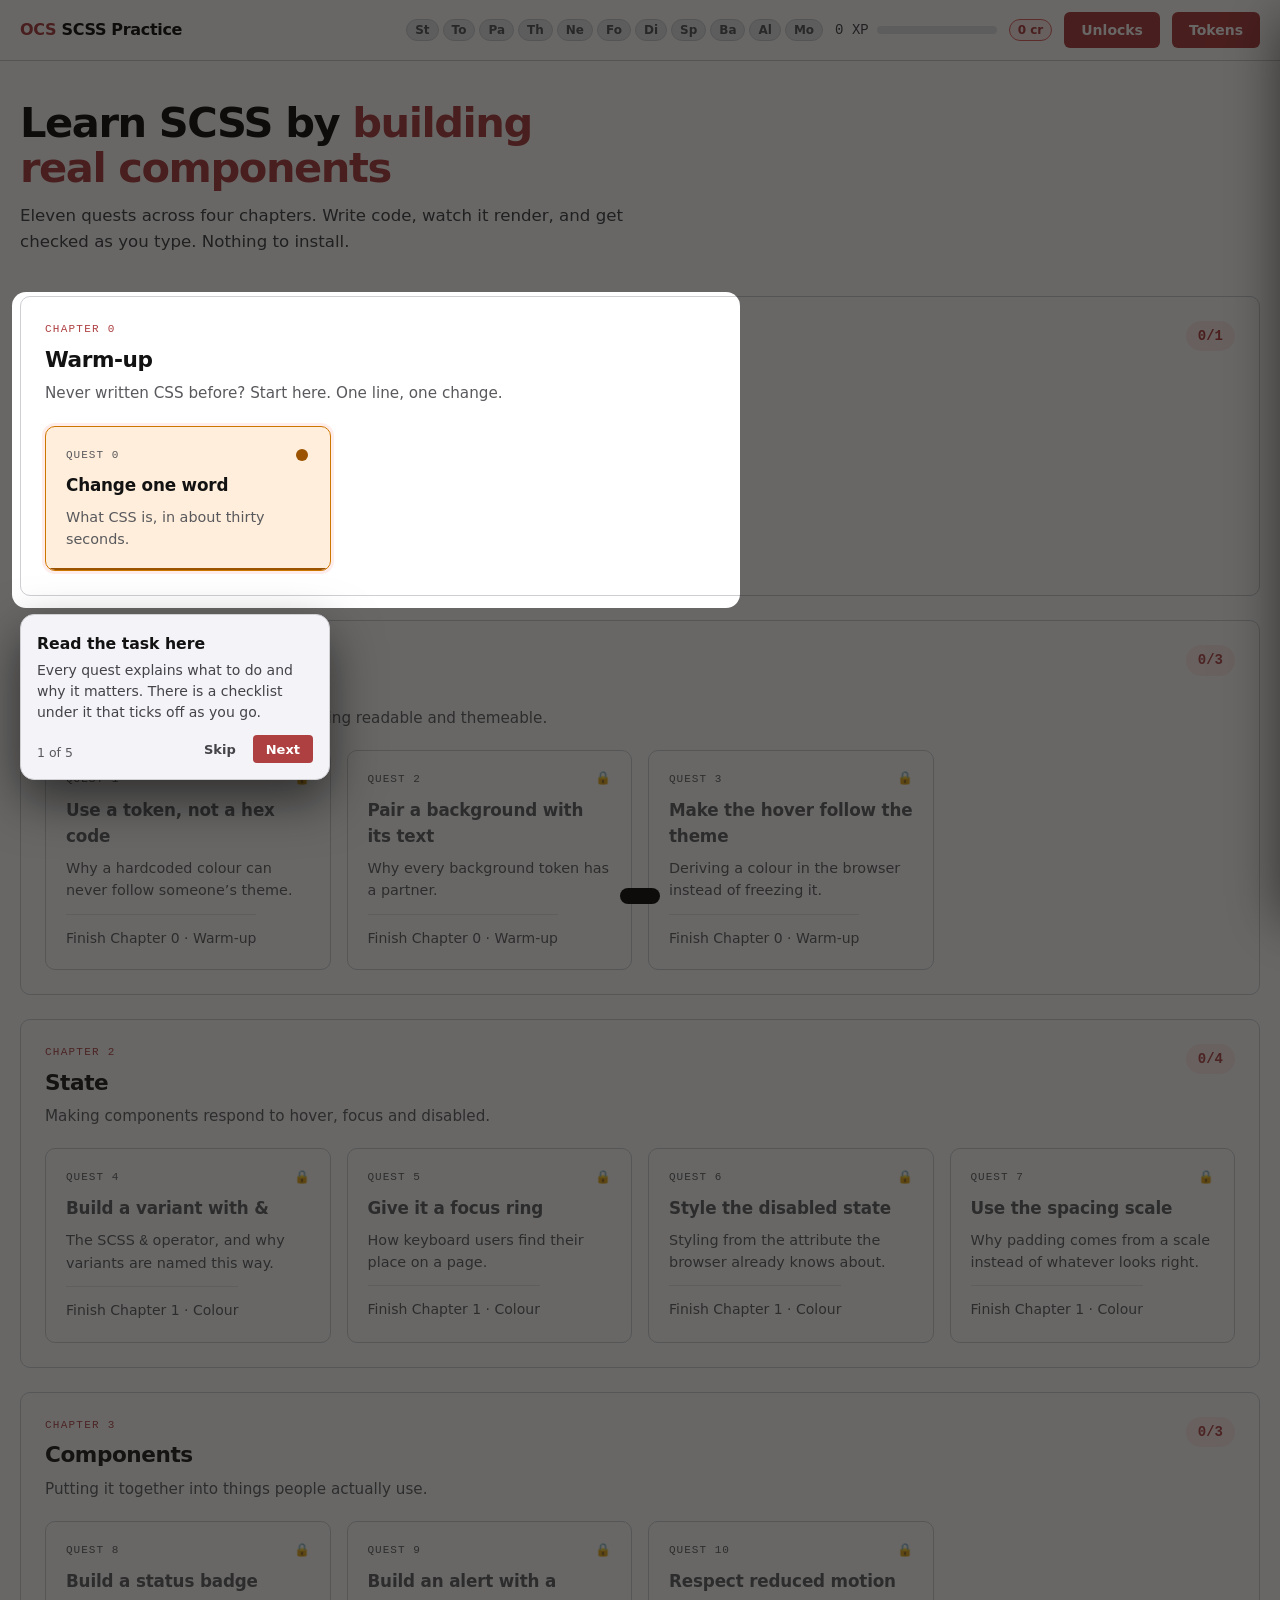
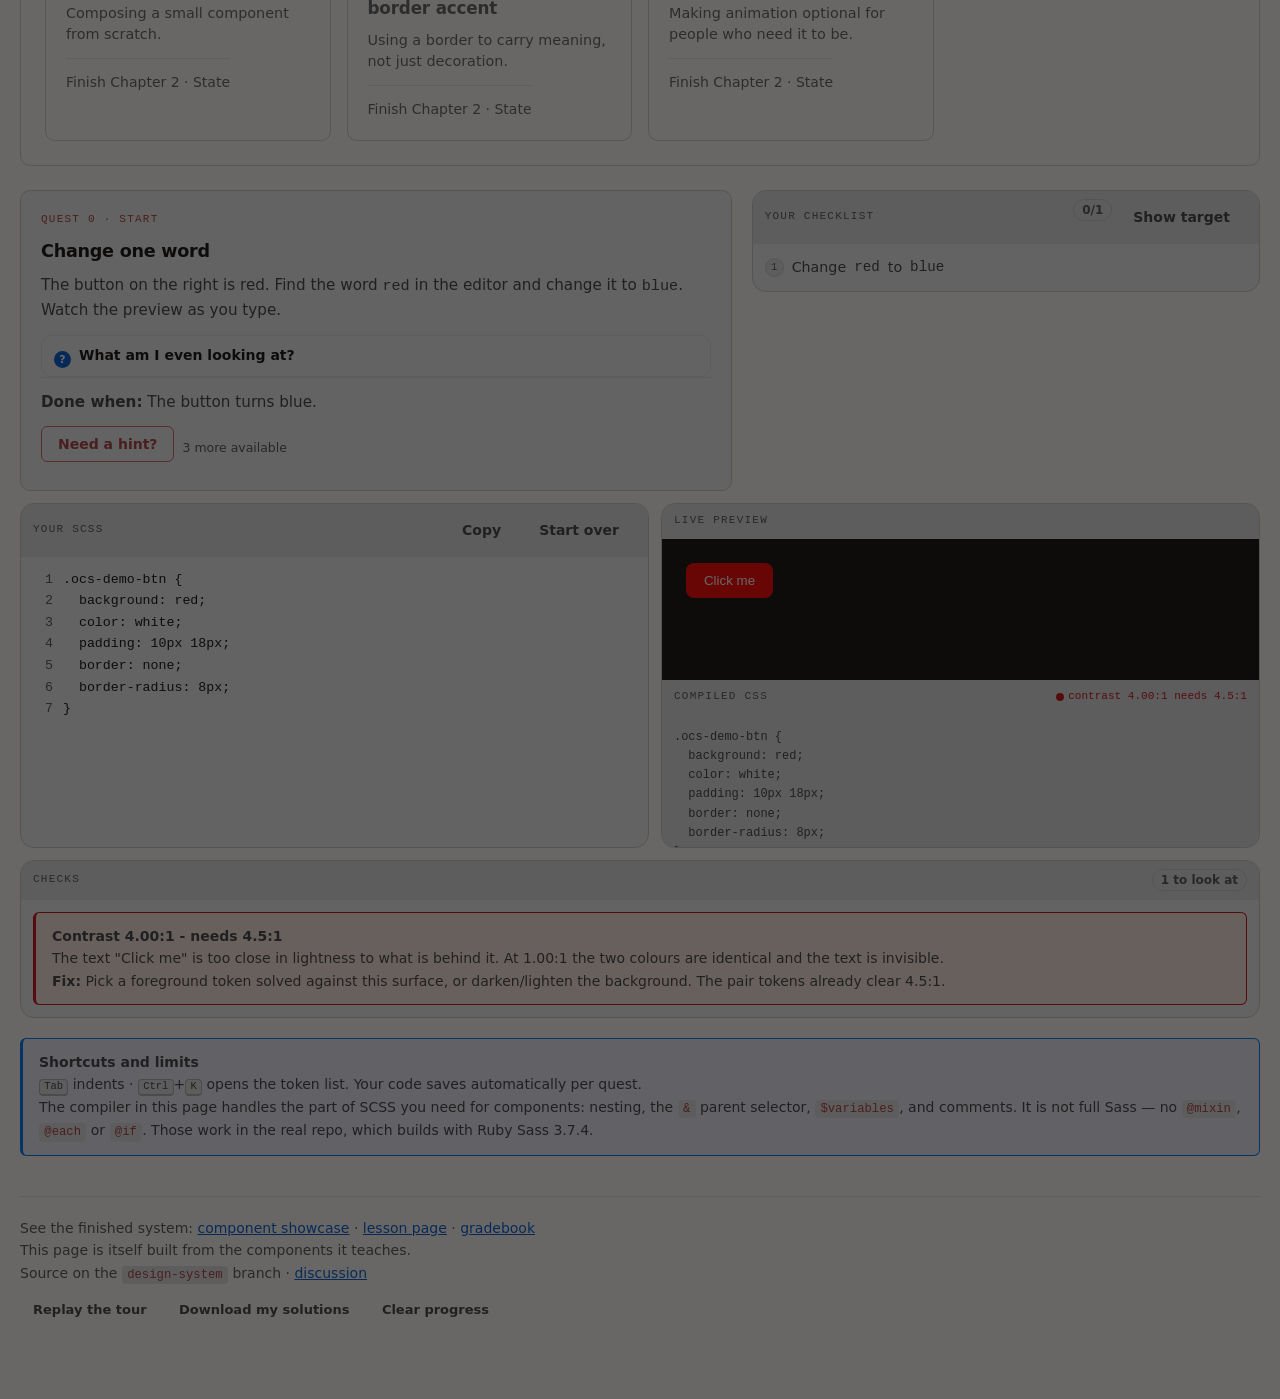
==== learn.html @ 1f64c381 "Practice page: chapter cards and quest states Co-Authored-By: Claude Opus 5 <noreply@anthropic.com>" ====
<!doctype html>
<html lang="en"><head>
<meta charset="utf-8">
<title>SCSS Practice — OCS</title>
<meta name="viewport" content="width=device-width, initial-scale=1">
<meta name="description" content="Learn SCSS by building real components for the Open Coding Society design system.">
<link rel="preconnect" href="https://fonts.googleapis.com">
<link rel="preconnect" href="https://fonts.gstatic.com" crossorigin>
<link rel="stylesheet" href="https://fonts.googleapis.com/css2?family=IBM+Plex+Sans:wght@400;500;600;700&family=IBM+Plex+Mono:wght@400;500&display=swap">
<style>/*!
 * OCS Design System -- GENERATED FILE, DO NOT EDIT
 *
 * Source:    _sass/ocs/
 * Generator: _sass/ocs/tools/build.sh
 * Rebuild:   bash _sass/ocs/tools/build.sh
 *
 * Hand-edits here are destroyed on the next build. Change the SCSS instead.
 */
:root {
  --ocs-surface-base: #121212;
  --ocs-surface-raised: #1C1C1E;
  --ocs-surface-elevated: #2C2C2E;
  --ocs-surface-overlay: rgba(0, 0, 0, 0.72);
  --ocs-text: #FFFFFF;
  --ocs-text-secondary: #E1E1E6;
  --ocs-text-muted: #949498;
  --ocs-text-inverse: #121212;
  --ocs-coral-50: #FFD7D1;
  --ocs-coral-100: #FFC8C2;
  --ocs-coral-200: #FFAFAA;
  --ocs-coral-300: #FF9490;
  --ocs-coral-400: #F27A77;
  --ocs-coral-500: #E06665;
  --ocs-coral-600: #BA4C4C;
  --ocs-coral-700: #9C3739;
  --ocs-coral-800: #7F2228;
  --ocs-coral-900: #630C17;
  --ocs-neutral-50: #F3F3F8;
  --ocs-neutral-100: #E5E5E9;
  --ocs-neutral-200: #CECED3;
  --ocs-neutral-300: #B6B6BA;
  --ocs-neutral-400: #9D9DA2;
  --ocs-neutral-500: #8E8E93;
  --ocs-neutral-600: #6F6F74;
  --ocs-neutral-700: #59595D;
  --ocs-neutral-800: #444448;
  --ocs-neutral-900: #303033;
  --ocs-brand: #EA706E;
  --ocs-brand-border: #E06665;
  --ocs-brand-bg: #3B2827;
  --ocs-info: #5293FF;
  --ocs-info-border: #007AFF;
  --ocs-info-bg: #272B3F;
  --ocs-success: #34C759;
  --ocs-success-border: #34C759;
  --ocs-success-bg: #283929;
  --ocs-warning: #FF9F0A;
  --ocs-warning-border: #FF9F0A;
  --ocs-warning-bg: #423220;
  --ocs-danger: #FF5E4D;
  --ocs-danger-border: #FF453A;
  --ocs-danger-bg: #412520;
  --ocs-accent: var(--ocs-brand);
  --ocs-accent-border: var(--ocs-brand-border);
  --ocs-accent-bg: var(--ocs-brand-bg);
  --ocs-accent-contrast: #121212;
  --ocs-border: #444448;
  --ocs-border-strong: #59595D;
  --ocs-border-subtle: #303033;
  --ocs-radius-none: 0;
  --ocs-radius-sm: 4px;
  --ocs-radius-md: 6px;
  --ocs-radius-lg: 10px;
  --ocs-radius-xl: 14px;
  --ocs-radius-full: 999px;
  --ocs-space-0: 0;
  --ocs-space-1: 0.25rem;
  --ocs-space-2: 0.5rem;
  --ocs-space-3: 0.75rem;
  --ocs-space-4: 1rem;
  --ocs-space-5: 1.25rem;
  --ocs-space-6: 1.5rem;
  --ocs-space-8: 2rem;
  --ocs-space-10: 2.5rem;
  --ocs-space-12: 3rem;
  --ocs-space-16: 4rem;
  --ocs-font-sans: var(--pref-font-family, Inter, system-ui, -apple-system, Segoe UI, Roboto, Helvetica Neue, Arial, sans-serif);
  --ocs-font-mono: Menlo, Monaco, Consolas, Roboto Mono, Ubuntu Mono, Liberation Mono, Courier New, monospace;
  --ocs-shadow-sm: 0 1px 2px rgba(0, 0, 0, 0.3);
  --ocs-shadow-md: 0 4px 12px rgba(0, 0, 0, 0.35);
  --ocs-shadow-lg: 0 10px 30px rgba(0, 0, 0, 0.45);
  --ocs-shadow-xl: 0 20px 50px rgba(0, 0, 0, 0.55);
  --ocs-duration-fast: 120ms;
  --ocs-duration-base: 180ms;
  --ocs-duration-slow: 280ms;
  --ocs-ease: cubic-bezier(0.2, 0, 0, 1);
  --ocs-focus-ring: 0 0 0 2px var(--ocs-surface-base), 0 0 0 4px var(--ocs-accent);
}

@supports (color: color-mix(in srgb, red 50%, blue)) {
  .user-theme-active {
    --ocs-accent: var(--pref-accent-color, var(--ocs-brand));
    --ocs-accent-border: var(--pref-accent-color, var(--ocs-brand-border));
    --ocs-accent-bg: color-mix(in srgb, var(--pref-accent-color, #EA706E) 8%, var(--pref-bg-color, #121212));
    --ocs-surface-base: var(--pref-bg-color, #121212);
    --ocs-surface-raised: color-mix(in srgb, var(--pref-bg-color, #121212) 94%, var(--pref-text-color, #FFFFFF) 6%);
    --ocs-surface-elevated: color-mix(in srgb, var(--pref-bg-color, #121212) 88%, var(--pref-text-color, #FFFFFF) 12%);
    --ocs-text: var(--pref-text-color, #FFFFFF);
    --ocs-text-secondary: color-mix(in srgb, var(--pref-text-color, #FFFFFF) 88%, transparent);
    --ocs-text-muted: color-mix(in srgb, var(--pref-text-color, #FFFFFF) 64%, var(--pref-bg-color, #121212));
    --ocs-border: color-mix(in srgb, var(--pref-text-color, #FFFFFF) 22%, var(--pref-bg-color, #121212));
    --ocs-border-strong: color-mix(in srgb, var(--pref-text-color, #FFFFFF) 34%, var(--pref-bg-color, #121212));
    --ocs-border-subtle: color-mix(in srgb, var(--pref-text-color, #FFFFFF) 12%, var(--pref-bg-color, #121212));
  }
}
.ocs-light {
  --ocs-surface-base: #FFFFFF;
  --ocs-surface-raised: #F3F3F8;
  --ocs-surface-elevated: #E5E5E9;
  --ocs-surface-overlay: rgba(0, 0, 0, 0.45);
  --ocs-text: #121212;
  --ocs-text-secondary: #444448;
  --ocs-text-muted: #59595D;
  --ocs-text-inverse: #FFFFFF;
  --ocs-border: #CECED3;
  --ocs-border-strong: #B6B6BA;
  --ocs-border-subtle: #E5E5E9;
  --ocs-brand: #AE4042;
  --ocs-brand-border: #DF6564;
  --ocs-brand-bg: #FFEDEB;
  --ocs-info: #005ED9;
  --ocs-info-border: #007AFF;
  --ocs-info-bg: #EDF0FF;
  --ocs-success: #007617;
  --ocs-success-border: #00A237;
  --ocs-success-bg: #E8FCE8;
  --ocs-warning: #9B5300;
  --ocs-warning-border: #CD7600;
  --ocs-warning-bg: #FFEEDB;
  --ocs-danger: #CA121B;
  --ocs-danger-border: #CA121B;
  --ocs-danger-bg: #FFEDE6;
  --ocs-accent: #AE4042;
  --ocs-accent-border: #DF6564;
  --ocs-accent-bg: #FFEDEB;
  --ocs-accent-contrast: #FFFFFF;
}

.ocs-sr-only {
  position: absolute !important;
  width: 1px !important;
  height: 1px !important;
  padding: 0 !important;
  margin: -1px !important;
  overflow: hidden !important;
  clip: rect(0, 0, 0, 0) !important;
  white-space: nowrap !important;
  border: 0 !important;
}

.ocs-sr-only--focusable:focus-visible {
  position: static !important;
  width: auto !important;
  height: auto !important;
  margin: 0 !important;
  overflow: visible !important;
  clip: auto !important;
  white-space: normal !important;
}

.ocs-skip-link {
  position: absolute;
  top: 0.5rem;
  left: 0.5rem;
  z-index: 10001;
  padding: 0.5rem 1rem;
  border-radius: var(--ocs-radius-md);
  background: var(--ocs-accent);
  color: var(--ocs-accent-contrast);
  font-weight: 600;
  text-decoration: none;
  transform: translateY(-200%);
  transition: transform var(--ocs-duration-fast) var(--ocs-ease);
}
.ocs-skip-link:focus-visible {
  transform: translateY(0);
  outline: 2px solid var(--ocs-accent);
  outline-offset: 2px;
  box-shadow: 0 0 0 2px var(--ocs-surface-base);
}

@media (prefers-reduced-motion: reduce) {
  [class*=ocs-],
  [class*=ocs-]::before,
  [class*=ocs-]::after {
    animation-duration: 0.01ms !important;
    animation-iteration-count: 1 !important;
    transition-duration: 0.01ms !important;
    scroll-behavior: auto !important;
  }
}
@media (forced-colors: active) {
  .ocs-btn, .ocs__btn,
  .ocs-input,
  .ocs-select,
  .ocs-textarea,
  .ocs-card,
  .ocs-alert {
    border: 1px solid ButtonBorder;
  }
  .ocs-btn:focus-visible, .ocs__btn:focus-visible,
  .ocs-input:focus-visible {
    outline: 2px solid Highlight;
  }
}
.ocs-btn, .ocs__btn {
  --btn-bg: var(--ocs-accent);
  --btn-fg: var(--ocs-accent-contrast);
  --btn-border: transparent;
  --btn-bg-hover: color-mix(in srgb, var(--ocs-accent) 86%, #fff);
  --btn-bg-active: color-mix(in srgb, var(--ocs-accent) 78%, #000);
  display: inline-flex;
  align-items: center;
  justify-content: center;
  gap: 0.5rem;
  height: 2.25rem;
  padding-inline: 1rem;
  border: 1px solid var(--btn-border);
  border-radius: var(--ocs-radius-md);
  background: var(--btn-bg);
  color: var(--btn-fg);
}
.ocs-btn.ocs-btn, .ocs__btn {
  background: var(--btn-bg);
  color: var(--btn-fg);
  border: 1px solid var(--btn-border);
}
.ocs-btn, .ocs__btn {
  font-family: var(--ocs-font-sans);
  font-size: 0.875rem;
  font-weight: 600;
  line-height: 1;
  letter-spacing: 0;
  text-align: center;
  text-decoration: none;
  white-space: nowrap;
  cursor: pointer;
  user-select: none;
  transition: background-color var(--ocs-duration-fast) var(--ocs-ease), border-color var(--ocs-duration-fast) var(--ocs-ease), color var(--ocs-duration-fast) var(--ocs-ease);
}
.ocs-btn:focus, .ocs__btn:focus {
  outline: none;
}
.ocs-btn:focus-visible, .ocs__btn:focus-visible {
  outline: 2px solid var(--ocs-accent);
  outline-offset: 2px;
  box-shadow: 0 0 0 2px var(--ocs-surface-base);
}
.ocs-btn:hover:not(:disabled):not([aria-disabled=true]), .ocs__btn:hover:not(:disabled):not([aria-disabled=true]) {
  background: var(--btn-bg-hover);
}
.ocs-btn:active:not(:disabled):not([aria-disabled=true]), .ocs__btn:active:not(:disabled):not([aria-disabled=true]) {
  background: var(--btn-bg-active);
}
.ocs-btn:disabled, .ocs__btn:disabled, .ocs-btn[aria-disabled=true], [aria-disabled=true].ocs__btn {
  opacity: 0.45;
  cursor: not-allowed;
  pointer-events: none;
}
.ocs-btn svg, .ocs__btn svg,
.ocs-btn .ocs-btn__icon,
.ocs__btn .ocs-btn__icon {
  flex: 0 0 auto;
  width: 1em;
  height: 1em;
  fill: currentColor;
}
.ocs-btn--primary {
  --btn-bg: var(--ocs-accent);
  --btn-fg: var(--ocs-accent-contrast);
  --btn-border: transparent;
}
.ocs-btn--secondary {
  --btn-bg: transparent;
  --btn-fg: var(--ocs-accent);
  --btn-border: var(--ocs-accent-border);
  --btn-bg-hover: var(--ocs-accent-bg);
  --btn-bg-active: color-mix(in srgb, var(--ocs-accent-bg) 70%, #000);
}
.ocs-btn--ghost {
  --btn-bg: transparent;
  --btn-fg: var(--ocs-text-secondary);
  --btn-border: transparent;
  --btn-bg-hover: var(--ocs-surface-elevated);
  --btn-bg-active: var(--ocs-surface-raised);
}
.ocs-btn--ghost:hover:not(:disabled) {
  color: var(--ocs-text);
}
.ocs-btn--danger {
  --btn-bg: var(--ocs-danger-border);
  --btn-fg: var(--ocs-text-inverse);
  --btn-border: transparent;
  --btn-bg-hover: color-mix(in srgb, var(--ocs-danger-border) 86%, #fff);
  --btn-bg-active: color-mix(in srgb, var(--ocs-danger-border) 78%, #000);
}
.ocs-btn--sm, .ocs__btn.small {
  height: 1.75rem;
  padding-inline: 0.75rem;
  font-size: 0.8125rem;
  border-radius: var(--ocs-radius-sm);
}
.ocs-btn--lg, .ocs__btn.large {
  height: 2.75rem;
  padding-inline: 1.5rem;
  font-size: 1rem;
  border-radius: var(--ocs-radius-lg);
}
.ocs-btn--icon, .ocs__btn--icon {
  width: 2.25rem;
  padding-inline: 0;
}
.ocs-btn--icon.ocs-btn--sm, .ocs-btn--sm.ocs__btn--icon, .ocs-btn--icon.ocs__btn.small, .ocs__btn--icon.ocs__btn.small {
  width: 1.75rem;
}
.ocs-btn--icon.ocs-btn--lg, .ocs-btn--lg.ocs__btn--icon, .ocs-btn--icon.ocs__btn.large, .ocs__btn--icon.ocs__btn.large {
  width: 2.75rem;
}
.ocs-btn--pill {
  border-radius: var(--ocs-radius-full);
}
.ocs-btn--block {
  display: flex;
  width: 100%;
}
.ocs-btn[aria-busy=true], [aria-busy=true].ocs__btn {
  cursor: progress;
  pointer-events: none;
}
.ocs-btn[aria-busy=true]::after, [aria-busy=true].ocs__btn::after {
  content: "";
  width: 0.875em;
  height: 0.875em;
  border: 2px solid currentColor;
  border-top-color: transparent;
  border-radius: 50%;
  animation: ocs-spin 0.6s linear infinite;
}

@media (pointer: coarse) {
  .ocs-btn, .ocs__btn {
    position: relative;
  }
  .ocs-btn::before, .ocs__btn::before {
    content: "";
    position: absolute;
    inset: 50% auto auto 50%;
    width: max(100%, 44px);
    height: max(100%, 44px);
    transform: translate(-50%, -50%);
  }
}
@keyframes ocs-spin {
  to {
    transform: rotate(360deg);
  }
}
.ocs-btn-group {
  display: inline-flex;
}
.ocs-btn-group .ocs-btn, .ocs-btn-group .ocs__btn {
  border-radius: 0;
}
.ocs-btn-group .ocs-btn:first-child, .ocs-btn-group .ocs__btn:first-child {
  border-start-start-radius: var(--ocs-radius-md);
  border-end-start-radius: var(--ocs-radius-md);
}
.ocs-btn-group .ocs-btn:last-child, .ocs-btn-group .ocs__btn:last-child {
  border-start-end-radius: var(--ocs-radius-md);
  border-end-end-radius: var(--ocs-radius-md);
}
.ocs-btn-group .ocs-btn:not(:first-child), .ocs-btn-group .ocs__btn:not(:first-child) {
  margin-inline-start: -1px;
}
.ocs-btn-group .ocs-btn:focus-visible, .ocs-btn-group .ocs__btn:focus-visible {
  z-index: 1;
}

.ocs-field {
  display: flex;
  flex-direction: column;
  gap: 0.5rem;
  margin-block-end: 1rem;
}
.ocs-field--inline {
  flex-direction: row;
  align-items: center;
  gap: 0.75rem;
}

.ocs-label {
  font-family: var(--ocs-font-sans);
  font-size: 0.875rem;
  font-weight: 600;
  line-height: 1.5;
  color: var(--ocs-text-secondary);
}
.ocs-label--required::after {
  content: " *";
  color: var(--ocs-danger);
}

.ocs-input {
  width: 100%;
  min-height: 2.25rem;
  padding: 0.5rem 0.75rem;
  border: 1px solid var(--ocs-border);
  border-radius: var(--ocs-radius-md);
  background: var(--ocs-surface-raised);
  color: var(--ocs-text);
}
.ocs-input.ocs-input {
  border: 1px solid var(--ocs-border);
  background: var(--ocs-surface-raised);
  color: var(--ocs-text);
}
.ocs-input {
  font-family: var(--ocs-font-sans);
  font-size: 0.875rem;
  line-height: 1.5;
  transition: border-color var(--ocs-duration-fast) var(--ocs-ease), background-color var(--ocs-duration-fast) var(--ocs-ease);
}
.ocs-input::placeholder {
  color: var(--ocs-text-muted);
  opacity: 1;
}
.ocs-input:hover:not(:disabled) {
  border-color: var(--ocs-border-strong);
}
.ocs-input:focus {
  outline: none;
}
.ocs-input:focus-visible {
  border-color: var(--ocs-accent);
  outline: 2px solid var(--ocs-accent);
  outline-offset: 1px;
  box-shadow: 0 0 0 1px var(--ocs-surface-base);
}
.ocs-input:disabled {
  opacity: 0.5;
  cursor: not-allowed;
  background: var(--ocs-surface-base);
}
.ocs-input[aria-invalid=true] {
  border-color: var(--ocs-danger-border);
}
.ocs-input[aria-invalid=true]:focus-visible {
  outline-color: var(--ocs-danger-border);
}
.ocs-input[readonly] {
  background: var(--ocs-surface-base);
  color: var(--ocs-text-secondary);
}

.ocs-textarea {
  width: 100%;
  min-height: 2.25rem;
  padding: 0.5rem 0.75rem;
  border: 1px solid var(--ocs-border);
  border-radius: var(--ocs-radius-md);
  background: var(--ocs-surface-raised);
  color: var(--ocs-text);
}
.ocs-textarea.ocs-textarea {
  border: 1px solid var(--ocs-border);
  background: var(--ocs-surface-raised);
  color: var(--ocs-text);
}
.ocs-textarea {
  font-family: var(--ocs-font-sans);
  font-size: 0.875rem;
  line-height: 1.5;
  transition: border-color var(--ocs-duration-fast) var(--ocs-ease), background-color var(--ocs-duration-fast) var(--ocs-ease);
}
.ocs-textarea::placeholder {
  color: var(--ocs-text-muted);
  opacity: 1;
}
.ocs-textarea:hover:not(:disabled) {
  border-color: var(--ocs-border-strong);
}
.ocs-textarea:focus {
  outline: none;
}
.ocs-textarea:focus-visible {
  border-color: var(--ocs-accent);
  outline: 2px solid var(--ocs-accent);
  outline-offset: 1px;
  box-shadow: 0 0 0 1px var(--ocs-surface-base);
}
.ocs-textarea:disabled {
  opacity: 0.5;
  cursor: not-allowed;
  background: var(--ocs-surface-base);
}
.ocs-textarea[aria-invalid=true] {
  border-color: var(--ocs-danger-border);
}
.ocs-textarea[aria-invalid=true]:focus-visible {
  outline-color: var(--ocs-danger-border);
}
.ocs-textarea[readonly] {
  background: var(--ocs-surface-base);
  color: var(--ocs-text-secondary);
}
.ocs-textarea {
  min-height: 5rem;
  resize: vertical;
  line-height: 1.6;
}

.ocs-select {
  width: 100%;
  min-height: 2.25rem;
  padding: 0.5rem 0.75rem;
  border: 1px solid var(--ocs-border);
  border-radius: var(--ocs-radius-md);
  background: var(--ocs-surface-raised);
  color: var(--ocs-text);
}
.ocs-select.ocs-select {
  border: 1px solid var(--ocs-border);
  background: var(--ocs-surface-raised);
  color: var(--ocs-text);
}
.ocs-select {
  font-family: var(--ocs-font-sans);
  font-size: 0.875rem;
  line-height: 1.5;
  transition: border-color var(--ocs-duration-fast) var(--ocs-ease), background-color var(--ocs-duration-fast) var(--ocs-ease);
}
.ocs-select::placeholder {
  color: var(--ocs-text-muted);
  opacity: 1;
}
.ocs-select:hover:not(:disabled) {
  border-color: var(--ocs-border-strong);
}
.ocs-select:focus {
  outline: none;
}
.ocs-select:focus-visible {
  border-color: var(--ocs-accent);
  outline: 2px solid var(--ocs-accent);
  outline-offset: 1px;
  box-shadow: 0 0 0 1px var(--ocs-surface-base);
}
.ocs-select:disabled {
  opacity: 0.5;
  cursor: not-allowed;
  background: var(--ocs-surface-base);
}
.ocs-select[aria-invalid=true] {
  border-color: var(--ocs-danger-border);
}
.ocs-select[aria-invalid=true]:focus-visible {
  outline-color: var(--ocs-danger-border);
}
.ocs-select[readonly] {
  background: var(--ocs-surface-base);
  color: var(--ocs-text-secondary);
}
.ocs-select {
  appearance: none;
  padding-inline-end: 2rem;
  background-image: url("data:image/svg+xml,%3Csvg xmlns='http://www.w3.org/2000/svg' width='12' height='8' viewBox='0 0 12 8'%3E%3Cpath d='M1 1.5 6 6.5 11 1.5' fill='none' stroke='%23949498' stroke-width='1.75' stroke-linecap='round' stroke-linejoin='round'/%3E%3C/svg%3E");
  background-repeat: no-repeat;
  background-position: right 0.75rem center;
  background-size: 12px 8px;
  cursor: pointer;
}
.ocs-select option {
  background: var(--ocs-surface-elevated);
  color: var(--ocs-text);
}

.ocs-check {
  display: flex;
  align-items: flex-start;
  gap: 0.5rem;
  cursor: pointer;
  font-family: var(--ocs-font-sans);
  font-size: 0.875rem;
  line-height: 1.5;
  color: var(--ocs-text-secondary);
}
.ocs-check input[type=checkbox],
.ocs-check input[type=radio] {
  flex: 0 0 auto;
  appearance: none;
  width: 1rem;
  height: 1rem;
  margin: 0;
  margin-block-start: 0.125rem;
  border: 1px solid var(--ocs-border-strong);
  background: var(--ocs-surface-raised);
  cursor: pointer;
  transition: background-color var(--ocs-duration-fast) var(--ocs-ease), border-color var(--ocs-duration-fast) var(--ocs-ease);
}
.ocs-check input[type=checkbox]:hover:not(:disabled),
.ocs-check input[type=radio]:hover:not(:disabled) {
  border-color: var(--ocs-accent);
}
.ocs-check input[type=checkbox]:checked,
.ocs-check input[type=radio]:checked {
  background-color: var(--ocs-accent);
  border-color: var(--ocs-accent);
  background-repeat: no-repeat;
  background-position: center;
}
.ocs-check input[type=checkbox]:focus,
.ocs-check input[type=radio]:focus {
  outline: none;
}
.ocs-check input[type=checkbox]:focus-visible,
.ocs-check input[type=radio]:focus-visible {
  outline: 2px solid var(--ocs-accent);
  outline-offset: 2px;
  box-shadow: 0 0 0 2px var(--ocs-surface-base);
}
.ocs-check input[type=checkbox]:disabled,
.ocs-check input[type=radio]:disabled {
  opacity: 0.5;
  cursor: not-allowed;
}
.ocs-check input[type=checkbox] {
  border-radius: var(--ocs-radius-sm);
}
.ocs-check input[type=checkbox]:checked {
  background-image: url("data:image/svg+xml,%3Csvg xmlns='http://www.w3.org/2000/svg' width='12' height='10' viewBox='0 0 12 10'%3E%3Cpath d='M1 5 4.5 8.5 11 1.5' fill='none' stroke='%23121212' stroke-width='2' stroke-linecap='round' stroke-linejoin='round'/%3E%3C/svg%3E");
  background-size: 10px 8px;
}
.ocs-check input[type=checkbox]:indeterminate {
  background-color: var(--ocs-accent);
  border-color: var(--ocs-accent);
  background-image: url("data:image/svg+xml,%3Csvg xmlns='http://www.w3.org/2000/svg' width='10' height='2' viewBox='0 0 10 2'%3E%3Cpath d='M1 1h8' fill='none' stroke='%23121212' stroke-width='2' stroke-linecap='round'/%3E%3C/svg%3E");
  background-size: 8px 2px;
  background-repeat: no-repeat;
  background-position: center;
}
.ocs-check input[type=radio] {
  border-radius: var(--ocs-radius-full);
}
.ocs-check input[type=radio]:checked {
  background-image: radial-gradient(circle, var(--ocs-surface-base) 0 3px, transparent 3.5px);
}

.ocs-switch {
  display: inline-flex;
  align-items: center;
  gap: 0.75rem;
  cursor: pointer;
  font-family: var(--ocs-font-sans);
  font-size: 0.875rem;
  color: var(--ocs-text-secondary);
}
.ocs-switch input[type=checkbox] {
  appearance: none;
  position: relative;
  flex: 0 0 auto;
  width: 2.25rem;
  height: 1.25rem;
  margin: 0;
  border: 1px solid var(--ocs-border-strong);
  border-radius: var(--ocs-radius-full);
  background: var(--ocs-surface-elevated);
  cursor: pointer;
  transition: background-color var(--ocs-duration-base) var(--ocs-ease), border-color var(--ocs-duration-base) var(--ocs-ease);
}
.ocs-switch input[type=checkbox]::after {
  content: "";
  position: absolute;
  inset-block-start: 50%;
  inset-inline-start: 2px;
  width: 0.875rem;
  height: 0.875rem;
  border-radius: 50%;
  background: var(--ocs-text-secondary);
  transform: translateY(-50%);
  transition: transform var(--ocs-duration-base) var(--ocs-ease), background-color var(--ocs-duration-base) var(--ocs-ease);
}
.ocs-switch input[type=checkbox]:checked {
  background: var(--ocs-accent);
  border-color: var(--ocs-accent);
}
.ocs-switch input[type=checkbox]:checked::after {
  background: var(--ocs-surface-base);
  transform: translate(1rem, -50%);
}
.ocs-switch input[type=checkbox]:focus {
  outline: none;
}
.ocs-switch input[type=checkbox]:focus-visible {
  outline: 2px solid var(--ocs-accent);
  outline-offset: 2px;
  box-shadow: 0 0 0 2px var(--ocs-surface-base);
}
.ocs-switch input[type=checkbox]:disabled {
  opacity: 0.5;
  cursor: not-allowed;
}

.ocs-help {
  margin: 0;
  font-family: var(--ocs-font-sans);
  font-size: 0.8125rem;
  line-height: 1.5;
  color: var(--ocs-text-muted);
}

.ocs-error {
  display: flex;
  align-items: center;
  gap: 0.5rem;
  margin: 0;
  font-family: var(--ocs-font-sans);
  font-size: 0.8125rem;
  line-height: 1.5;
  color: var(--ocs-danger);
}
.ocs-error svg {
  flex: 0 0 auto;
  width: 1em;
  height: 1em;
  fill: currentColor;
}

.ocs-fieldset {
  margin: 0 0 1.5rem;
  padding: 1rem;
  border: 1px solid var(--ocs-border);
  border-radius: var(--ocs-radius-lg);
}
.ocs-fieldset > legend {
  padding-inline: 0.5rem;
  font-family: var(--ocs-font-sans);
  font-size: 0.875rem;
  font-weight: 600;
  color: var(--ocs-text);
}

.ocs-card {
  display: flex;
  flex-direction: column;
  border: 1px solid var(--ocs-border);
  border-radius: var(--ocs-radius-lg);
  background: var(--ocs-surface-raised);
  color: var(--ocs-text);
  overflow: hidden;
}
.ocs-card__header {
  display: flex;
  align-items: center;
  justify-content: space-between;
  gap: 0.75rem;
  padding: 1rem;
  border-block-end: 1px solid var(--ocs-border-subtle);
}
.ocs-card__title {
  margin: 0;
  font-family: var(--ocs-font-sans);
  font-size: 1rem;
  font-weight: 600;
  line-height: 1.5;
  color: var(--ocs-text);
}
.ocs-card__subtitle {
  margin: 0.25rem 0 0;
  font-size: 0.875rem;
  line-height: 1.5;
  color: var(--ocs-text-muted);
}
.ocs-card__body {
  flex: 1 1 auto;
  padding: 1rem;
  font-size: 0.875rem;
  line-height: 1.6;
  color: var(--ocs-text-secondary);
}
.ocs-card__body > :first-child {
  margin-block-start: 0;
}
.ocs-card__body > :last-child {
  margin-block-end: 0;
}
.ocs-card__footer {
  display: flex;
  align-items: center;
  gap: 0.5rem;
  padding: 1rem;
  border-block-start: 1px solid var(--ocs-border-subtle);
}
.ocs-card__media {
  display: block;
  width: 100%;
  height: auto;
  object-fit: cover;
}
.ocs-card--flush .ocs-card__header,
.ocs-card--flush .ocs-card__body,
.ocs-card--flush .ocs-card__footer {
  padding-inline: 0;
}
.ocs-card--interactive {
  padding: 1rem;
  text-align: start;
  text-decoration: none;
  cursor: pointer;
  transition: border-color var(--ocs-duration-fast) var(--ocs-ease), background-color var(--ocs-duration-fast) var(--ocs-ease);
}
.ocs-card--interactive:focus {
  outline: none;
}
.ocs-card--interactive:focus-visible {
  outline: 2px solid var(--ocs-accent);
  outline-offset: 2px;
  box-shadow: 0 0 0 2px var(--ocs-surface-base);
}
.ocs-card--interactive:hover {
  border-color: var(--ocs-accent-border);
  background: var(--ocs-surface-elevated);
}
.ocs-card--stat {
  padding: 1rem;
  gap: 0.25rem;
}
.ocs-card__stat-value {
  font-family: var(--ocs-font-sans);
  font-size: 2rem;
  font-weight: 600;
  line-height: 1.1;
  letter-spacing: -0.02em;
  color: var(--ocs-text);
  font-variant-numeric: tabular-nums;
}
.ocs-card__stat-label {
  font-size: 0.75rem;
  font-weight: 600;
  letter-spacing: 0.06em;
  text-transform: uppercase;
  color: var(--ocs-text-muted);
}

.ocs-card-grid {
  display: grid;
  gap: 1rem;
  grid-template-columns: repeat(auto-fit, minmax(min(260px, 100%), 1fr));
}

.ocs-alert {
  --alert-fg: var(--ocs-info);
  --alert-border: var(--ocs-info-border);
  --alert-bg: var(--ocs-info-bg);
  display: flex;
  align-items: flex-start;
  gap: 0.75rem;
  padding: 0.75rem 1rem;
  border: 1px solid var(--alert-border);
  border-inline-start-width: 3px;
  border-radius: var(--ocs-radius-md);
  background: var(--alert-bg);
  color: var(--ocs-text);
  font-family: var(--ocs-font-sans);
  font-size: 0.875rem;
  line-height: 1.6;
}
.ocs-alert__icon {
  flex: 0 0 auto;
  width: 1.125rem;
  height: 1.125rem;
  margin-block-start: 0.0625rem;
  color: var(--alert-fg);
  fill: currentColor;
}
.ocs-alert__content {
  flex: 1 1 auto;
  min-width: 0;
}
.ocs-alert__title {
  margin: 0 0 0.25rem;
  font-size: 0.875rem;
  font-weight: 600;
  color: var(--alert-fg);
}
.ocs-alert__content > p {
  margin: 0;
  color: var(--ocs-text-secondary);
}
.ocs-alert__close {
  flex: 0 0 auto;
  display: inline-flex;
  align-items: center;
  justify-content: center;
  width: 1.5rem;
  height: 1.5rem;
  padding: 0;
  border: 0;
  border-radius: var(--ocs-radius-sm);
  background: transparent;
  color: var(--ocs-text-muted);
  cursor: pointer;
}
.ocs-alert__close:focus {
  outline: none;
}
.ocs-alert__close:focus-visible {
  outline: 2px solid var(--ocs-accent);
  outline-offset: 1px;
  box-shadow: 0 0 0 1px var(--ocs-surface-base);
}
.ocs-alert__close:hover {
  color: var(--ocs-text);
}
.ocs-alert__close svg {
  flex: 0 0 auto;
  width: 0.875em;
  height: 0.875em;
  fill: currentColor;
}
.ocs-alert--info {
  --alert-fg: var(--ocs-info);
  --alert-border: var(--ocs-info-border);
  --alert-bg: var(--ocs-info-bg);
}
.ocs-alert--success {
  --alert-fg: var(--ocs-success);
  --alert-border: var(--ocs-success-border);
  --alert-bg: var(--ocs-success-bg);
}
.ocs-alert--warning {
  --alert-fg: var(--ocs-warning);
  --alert-border: var(--ocs-warning-border);
  --alert-bg: var(--ocs-warning-bg);
}
.ocs-alert--danger {
  --alert-fg: var(--ocs-danger);
  --alert-border: var(--ocs-danger-border);
  --alert-bg: var(--ocs-danger-bg);
}

.ocs-badge {
  --badge-fg: var(--ocs-text-secondary);
  --badge-bg: var(--ocs-surface-elevated);
  --badge-border: var(--ocs-border);
  display: inline-flex;
  align-items: center;
  gap: 0.25rem;
  height: 1.375rem;
  padding-inline: 0.5rem;
  border: 1px solid var(--badge-border);
  border-radius: var(--ocs-radius-full);
  background: var(--badge-bg);
  color: var(--badge-fg);
  font-family: var(--ocs-font-sans);
  font-size: 0.75rem;
  font-weight: 600;
  line-height: 1;
  white-space: nowrap;
}
.ocs-badge--dot::before {
  content: "";
  width: 0.375rem;
  height: 0.375rem;
  border-radius: 50%;
  background: currentColor;
  flex: 0 0 auto;
}
.ocs-badge--neutral {
  --badge-fg: var(--ocs-text-muted);
  --badge-bg: var(--ocs-surface-elevated);
  --badge-border: var(--ocs-border);
}
.ocs-badge--brand {
  --badge-fg: var(--ocs-brand);
  --badge-bg: var(--ocs-brand-bg);
  --badge-border: var(--ocs-brand-border);
}
.ocs-badge--brand.ocs-badge--solid {
  --badge-fg: #FFFFFF;
  --badge-bg: var(--ocs-brand-border);
  --badge-border: transparent;
}
.ocs-badge--info {
  --badge-fg: var(--ocs-info);
  --badge-bg: var(--ocs-info-bg);
  --badge-border: var(--ocs-info-border);
}
.ocs-badge--info.ocs-badge--solid {
  --badge-fg: #FFFFFF;
  --badge-bg: var(--ocs-info-border);
  --badge-border: transparent;
}
.ocs-badge--success {
  --badge-fg: var(--ocs-success);
  --badge-bg: var(--ocs-success-bg);
  --badge-border: var(--ocs-success-border);
}
.ocs-badge--success.ocs-badge--solid {
  --badge-fg: #FFFFFF;
  --badge-bg: var(--ocs-success-border);
  --badge-border: transparent;
}
.ocs-badge--warning {
  --badge-fg: var(--ocs-warning);
  --badge-bg: var(--ocs-warning-bg);
  --badge-border: var(--ocs-warning-border);
}
.ocs-badge--warning.ocs-badge--solid {
  --badge-fg: #FFFFFF;
  --badge-bg: var(--ocs-warning-border);
  --badge-border: transparent;
}
.ocs-badge--danger {
  --badge-fg: var(--ocs-danger);
  --badge-bg: var(--ocs-danger-bg);
  --badge-border: var(--ocs-danger-border);
}
.ocs-badge--danger.ocs-badge--solid {
  --badge-fg: #FFFFFF;
  --badge-bg: var(--ocs-danger-border);
  --badge-border: transparent;
}
.ocs-badge--code {
  font-family: var(--ocs-font-mono);
  font-weight: 400;
  border-radius: var(--ocs-radius-sm);
}

.ocs-table-wrap {
  width: 100%;
  overflow-x: auto;
  border: 1px solid var(--ocs-border);
  border-radius: var(--ocs-radius-lg);
  -webkit-overflow-scrolling: touch;
}
.ocs-table-wrap:focus-visible {
  outline: 2px solid var(--ocs-accent);
  outline-offset: -2px;
}

.ocs-table {
  width: 100%;
  border-collapse: collapse;
  background: var(--ocs-surface-raised);
  font-family: var(--ocs-font-sans);
  font-size: 0.875rem;
  line-height: 1.5;
  color: var(--ocs-text-secondary);
}
.ocs-table caption {
  padding: 0.75rem 1rem;
  text-align: start;
  font-weight: 600;
  color: var(--ocs-text);
}
.ocs-table thead th {
  position: sticky;
  top: 0;
  z-index: 1;
  padding: 0.75rem 1rem;
  border-block-end: 1px solid var(--ocs-border);
  background: var(--ocs-surface-elevated);
  font-size: 0.75rem;
  font-weight: 600;
  letter-spacing: 0.04em;
  text-transform: uppercase;
  text-align: start;
  white-space: nowrap;
  color: var(--ocs-text-muted);
}
.ocs-table tbody td,
.ocs-table tbody th {
  padding: 0.75rem 1rem;
  border-block-end: 1px solid var(--ocs-border-subtle);
  text-align: start;
  font-weight: 400;
}
.ocs-table tbody tr:last-child > * {
  border-block-end: 0;
}
.ocs-table tbody tr:hover {
  background: var(--ocs-surface-elevated);
}
.ocs-table__num {
  text-align: end;
  font-variant-numeric: tabular-nums;
}
.ocs-table--striped tbody tr:nth-child(odd) {
  background: color-mix(in srgb, var(--ocs-surface-elevated) 45%, transparent);
}
.ocs-table--compact thead th,
.ocs-table--compact tbody td,
.ocs-table--compact tbody th {
  padding: 0.5rem 0.75rem;
}
.ocs-table--bordered th, .ocs-table--bordered td {
  border-inline-end: 1px solid var(--ocs-border-subtle);
}
.ocs-table--bordered th:last-child, .ocs-table--bordered td:last-child {
  border-inline-end: 0;
}

.ocs-pagination {
  display: flex;
  align-items: center;
  gap: 0.25rem;
  list-style: none;
  margin: 0;
  padding: 0.75rem 1rem;
}
.ocs-pagination li {
  display: flex;
}
.ocs-pagination__link {
  display: inline-flex;
  align-items: center;
  justify-content: center;
  min-width: 2rem;
  height: 2rem;
  padding-inline: 0.5rem;
  border: 1px solid transparent;
  border-radius: var(--ocs-radius-sm);
  background: transparent;
  color: var(--ocs-text-secondary);
  font-size: 0.875rem;
  text-decoration: none;
  cursor: pointer;
}
.ocs-pagination__link:hover {
  background: var(--ocs-surface-elevated);
}
.ocs-pagination__link:focus {
  outline: none;
}
.ocs-pagination__link:focus-visible {
  outline: 2px solid var(--ocs-accent);
  outline-offset: 2px;
}
.ocs-pagination__link[aria-current=page] {
  border-color: var(--ocs-accent-border);
  color: var(--ocs-accent);
  font-weight: 600;
}
.ocs-pagination__link[aria-disabled=true] {
  opacity: 0.4;
  pointer-events: none;
}

.ocs-modal {
  padding: 0;
  border: 0;
  background: transparent;
  color: var(--ocs-text);
  max-width: min(32rem, 100vw - 2rem);
  max-height: calc(100dvh - 2rem);
  overflow: visible;
}
.ocs-modal::backdrop {
  background: var(--ocs-surface-overlay);
  backdrop-filter: blur(2px);
}
.ocs-modal__panel {
  display: flex;
  flex-direction: column;
  max-height: calc(100dvh - 2rem);
  border: 1px solid var(--ocs-border);
  border-radius: var(--ocs-radius-xl);
  background: var(--ocs-surface-raised);
  box-shadow: var(--ocs-shadow-xl);
  overflow: hidden;
}
.ocs-modal__header {
  display: flex;
  align-items: flex-start;
  justify-content: space-between;
  gap: 1rem;
  padding: 1.25rem 1.25rem 1rem;
}
.ocs-modal__title {
  margin: 0;
  font-family: var(--ocs-font-sans);
  font-size: 1.25rem;
  font-weight: 600;
  line-height: 1.4;
  color: var(--ocs-text);
}
.ocs-modal__close {
  flex: 0 0 auto;
  display: inline-flex;
  align-items: center;
  justify-content: center;
  width: 1.75rem;
  height: 1.75rem;
  padding: 0;
  border: 0;
  border-radius: var(--ocs-radius-sm);
  background: transparent;
  color: var(--ocs-text-muted);
  font-size: 1.25rem;
  line-height: 1;
  cursor: pointer;
}
.ocs-modal__close:focus {
  outline: none;
}
.ocs-modal__close:focus-visible {
  outline: 2px solid var(--ocs-accent);
  outline-offset: 1px;
  box-shadow: 0 0 0 1px var(--ocs-surface-base);
}
.ocs-modal__close:hover {
  background: var(--ocs-surface-elevated);
  color: var(--ocs-text);
}
.ocs-modal__body {
  flex: 1 1 auto;
  overflow-y: auto;
  padding: 0 1.25rem 1.25rem;
  font-size: 0.875rem;
  line-height: 1.6;
  color: var(--ocs-text-secondary);
}
.ocs-modal__body > :first-child {
  margin-block-start: 0;
}
.ocs-modal__body > :last-child {
  margin-block-end: 0;
}
.ocs-modal__footer {
  display: flex;
  align-items: center;
  justify-content: flex-end;
  gap: 0.5rem;
  padding: 1rem 1.25rem;
  border-block-start: 1px solid var(--ocs-border-subtle);
  background: var(--ocs-surface-base);
}
.ocs-modal--danger .ocs-modal__header {
  border-block-end: 2px solid var(--ocs-danger-border);
}
.ocs-modal--wide {
  max-width: min(48rem, 100vw - 2rem);
}

@media (prefers-reduced-motion: no-preference) {
  .ocs-modal[open] .ocs-modal__panel {
    animation: ocs-modal-in var(--ocs-duration-base) var(--ocs-ease);
  }
}
@keyframes ocs-modal-in {
  from {
    opacity: 0;
    transform: translateY(8px) scale(0.98);
  }
  to {
    opacity: 1;
    transform: none;
  }
}
.ocs-topbar {
  display: flex;
  align-items: center;
  gap: 1rem;
  height: 3.5rem;
  padding-inline: 1rem;
  border-block-end: 1px solid var(--ocs-border);
  background: var(--ocs-surface-raised);
}
.ocs-topbar__brand {
  display: inline-flex;
  align-items: center;
  gap: 0.5rem;
  margin-inline-end: 0.5rem;
  flex: 0 0 auto;
  white-space: nowrap;
  font-family: var(--ocs-font-sans);
  font-size: 1rem;
  font-weight: 700;
  color: var(--ocs-text);
  text-decoration: none;
}
.ocs-topbar__brand:focus {
  outline: none;
}
.ocs-topbar__brand:focus-visible {
  outline: 2px solid var(--ocs-accent);
  outline-offset: 2px;
  box-shadow: 0 0 0 2px var(--ocs-surface-base);
}
.ocs-topbar__brand img, .ocs-topbar__brand svg {
  flex: 0 0 auto;
  height: 1.75rem;
  width: auto;
}
@media (max-width: 640px) {
  .ocs-topbar__brand-text {
    display: none;
  }
}
.ocs-topbar__nav {
  display: flex;
  align-items: center;
  gap: 0.25rem;
  margin-inline-end: auto;
  min-width: 0;
  overflow-x: auto;
  scrollbar-width: none;
}
.ocs-topbar__nav::-webkit-scrollbar {
  display: none;
}
.ocs-topbar__link {
  display: inline-flex;
  align-items: center;
  flex: 0 0 auto;
  white-space: nowrap;
  height: 2rem;
  padding-inline: 0.75rem;
  border-radius: var(--ocs-radius-md);
  color: var(--ocs-text-secondary);
  font-size: 0.875rem;
  font-weight: 500;
  text-decoration: none;
}
.ocs-topbar__link:focus {
  outline: none;
}
.ocs-topbar__link:focus-visible {
  outline: 2px solid var(--ocs-accent);
  outline-offset: 2px;
  box-shadow: 0 0 0 2px var(--ocs-surface-base);
}
.ocs-topbar__link:hover {
  background: var(--ocs-surface-elevated);
  color: var(--ocs-text);
}
.ocs-topbar__link[aria-current] {
  color: var(--ocs-accent);
  font-weight: 600;
}
.ocs-topbar__actions {
  display: flex;
  align-items: center;
  gap: 0.5rem;
  flex: 0 0 auto;
}

.ocs-sidenav {
  display: flex;
  flex-direction: column;
  gap: 0.25rem;
  padding: 0.75rem;
}
.ocs-sidenav__section {
  margin-block-start: 1rem;
  padding-inline: 0.75rem;
  padding-block-end: 0.25rem;
  font-size: 0.6875rem;
  font-weight: 600;
  letter-spacing: 0.08em;
  text-transform: uppercase;
  color: var(--ocs-text-muted);
}
.ocs-sidenav__section:first-child {
  margin-block-start: 0;
}
.ocs-sidenav__link {
  display: flex;
  align-items: center;
  gap: 0.75rem;
  padding: 0.5rem 0.75rem;
  border-inline-start: 2px solid transparent;
  border-radius: var(--ocs-radius-md);
  color: var(--ocs-text-secondary);
  font-size: 0.875rem;
  text-decoration: none;
}
.ocs-sidenav__link:focus {
  outline: none;
}
.ocs-sidenav__link:focus-visible {
  outline: 2px solid var(--ocs-accent);
  outline-offset: 2px;
  box-shadow: 0 0 0 2px var(--ocs-surface-base);
}
.ocs-sidenav__link:hover {
  background: var(--ocs-surface-elevated);
  color: var(--ocs-text);
}
.ocs-sidenav__link[aria-current] {
  border-inline-start-color: var(--ocs-accent);
  background: var(--ocs-accent-bg);
  color: var(--ocs-accent);
  font-weight: 600;
}
.ocs-sidenav__link svg, .ocs-sidenav__link .ocs-sidenav__icon {
  flex: 0 0 auto;
  width: 1rem;
  height: 1rem;
  fill: currentColor;
}

.ocs-breadcrumb {
  display: flex;
  align-items: center;
  flex-wrap: wrap;
  gap: 0.5rem;
  list-style: none;
  margin: 0;
  padding: 0;
  font-size: 0.875rem;
  color: var(--ocs-text-muted);
}
.ocs-breadcrumb li {
  display: inline-flex;
  align-items: center;
  gap: 0.5rem;
}
.ocs-breadcrumb li:not(:last-child)::after {
  content: "/";
  color: var(--ocs-border-strong);
}
.ocs-breadcrumb a {
  color: var(--ocs-text-secondary);
  text-decoration: none;
  border-radius: var(--ocs-radius-sm);
}
.ocs-breadcrumb a:focus {
  outline: none;
}
.ocs-breadcrumb a:focus-visible {
  outline: 2px solid var(--ocs-accent);
  outline-offset: 2px;
  box-shadow: 0 0 0 2px var(--ocs-surface-base);
}
.ocs-breadcrumb a:hover {
  color: var(--ocs-accent);
  text-decoration: underline;
}
.ocs-breadcrumb [aria-current=page] {
  color: var(--ocs-text);
  font-weight: 500;
}

.ocs-tabs {
  display: flex;
  gap: 0.25rem;
  border-block-end: 1px solid var(--ocs-border);
}
.ocs-tabs__tab {
  padding: 0.5rem 1rem;
  margin-block-end: -1px;
  border: 0;
  border-block-end: 2px solid transparent;
  background: transparent;
  color: var(--ocs-text-muted);
  font-family: var(--ocs-font-sans);
  font-size: 0.875rem;
  font-weight: 500;
  cursor: pointer;
}
.ocs-tabs__tab:focus {
  outline: none;
}
.ocs-tabs__tab:focus-visible {
  outline: 2px solid var(--ocs-accent);
  outline-offset: -2px;
  box-shadow: 0 0 0 -2px var(--ocs-surface-base);
}
.ocs-tabs__tab:hover {
  color: var(--ocs-text);
}
.ocs-tabs__tab[aria-selected=true] {
  border-block-end-color: var(--ocs-accent);
  color: var(--ocs-accent);
  font-weight: 600;
}

.ocs-toast-region {
  position: fixed;
  inset-block-end: 1rem;
  inset-inline-end: 1rem;
  z-index: 10001;
  display: flex;
  flex-direction: column;
  gap: 0.5rem;
  width: min(24rem, 100vw - 2rem);
  pointer-events: none;
}
.ocs-toast-region > * {
  pointer-events: auto;
}

.ocs-toast {
  --toast-fg: var(--ocs-info);
  --toast-border: var(--ocs-info-border);
  display: flex;
  align-items: flex-start;
  gap: 0.75rem;
  padding: 0.75rem 1rem;
  border: 1px solid var(--ocs-border);
  border-inline-start: 3px solid var(--toast-border);
  border-radius: var(--ocs-radius-md);
  background: var(--ocs-surface-elevated);
  box-shadow: var(--ocs-shadow-lg);
  color: var(--ocs-text);
  font-family: var(--ocs-font-sans);
  font-size: 0.875rem;
  line-height: 1.5;
}
.ocs-toast__icon {
  flex: 0 0 auto;
  width: 1.125rem;
  height: 1.125rem;
  color: var(--toast-fg);
  fill: currentColor;
}
.ocs-toast__content {
  flex: 1 1 auto;
  min-width: 0;
}
.ocs-toast__title {
  margin: 0 0 0.25rem;
  font-weight: 600;
  color: var(--toast-fg);
}
.ocs-toast__content > p {
  margin: 0;
  color: var(--ocs-text-secondary);
}
.ocs-toast__close {
  flex: 0 0 auto;
  width: 1.5rem;
  height: 1.5rem;
  padding: 0;
  border: 0;
  border-radius: var(--ocs-radius-sm);
  background: transparent;
  color: var(--ocs-text-muted);
  cursor: pointer;
}
.ocs-toast__close:focus {
  outline: none;
}
.ocs-toast__close:focus-visible {
  outline: 2px solid var(--ocs-accent);
  outline-offset: 1px;
  box-shadow: 0 0 0 1px var(--ocs-surface-base);
}
.ocs-toast__close:hover {
  color: var(--ocs-text);
}
.ocs-toast__close svg {
  flex: 0 0 auto;
  width: 0.875em;
  height: 0.875em;
  fill: currentColor;
}
.ocs-toast--info {
  --toast-fg: var(--ocs-info);
  --toast-border: var(--ocs-info-border);
}
.ocs-toast--success {
  --toast-fg: var(--ocs-success);
  --toast-border: var(--ocs-success-border);
}
.ocs-toast--warning {
  --toast-fg: var(--ocs-warning);
  --toast-border: var(--ocs-warning-border);
}
.ocs-toast--danger {
  --toast-fg: var(--ocs-danger);
  --toast-border: var(--ocs-danger-border);
}

@media (prefers-reduced-motion: no-preference) {
  .ocs-toast {
    animation: ocs-toast-in var(--ocs-duration-base) var(--ocs-ease);
  }
}
@keyframes ocs-toast-in {
  from {
    opacity: 0;
    transform: translateX(12px);
  }
  to {
    opacity: 1;
    transform: none;
  }
}
.ocs-progress {
  --progress-fill: var(--ocs-accent);
  position: relative;
  overflow: hidden;
  width: 100%;
  height: 0.5rem;
  border-radius: var(--ocs-radius-full);
  background: var(--ocs-surface-elevated);
}
.ocs-progress__bar {
  display: block;
  height: 100%;
  width: 0;
  border-radius: inherit;
  background: var(--progress-fill);
  transition: width var(--ocs-duration-slow) var(--ocs-ease);
}
.ocs-progress--sm {
  height: 0.25rem;
}
.ocs-progress--lg {
  height: 0.75rem;
}
.ocs-progress--success {
  --progress-fill: var(--ocs-success);
}
.ocs-progress--warning {
  --progress-fill: var(--ocs-warning);
}
.ocs-progress--danger {
  --progress-fill: var(--ocs-danger);
}
.ocs-progress--info {
  --progress-fill: var(--ocs-info);
}
.ocs-progress--indeterminate .ocs-progress__bar {
  width: 35%;
  animation: ocs-progress-sweep 1.4s var(--ocs-ease) infinite;
}

@keyframes ocs-progress-sweep {
  0% {
    transform: translateX(-100%);
  }
  100% {
    transform: translateX(340%);
  }
}
.ocs-spinner {
  display: inline-block;
  width: 1.25rem;
  height: 1.25rem;
  border: 2px solid var(--ocs-border-strong);
  border-top-color: var(--ocs-accent);
  border-radius: 50%;
  animation: ocs-spin 0.6s linear infinite;
}
.ocs-spinner--sm {
  width: 0.875rem;
  height: 0.875rem;
  border-width: 1.5px;
}
.ocs-spinner--lg {
  width: 2rem;
  height: 2rem;
  border-width: 3px;
}

.ocs-menu {
  margin: 0;
  padding: 0.25rem;
  border: 1px solid var(--ocs-border);
  border-radius: var(--ocs-radius-lg);
  background: var(--ocs-surface-elevated);
  box-shadow: var(--ocs-shadow-lg);
  color: var(--ocs-text);
  min-width: 11rem;
  max-height: min(20rem, 60vh);
  overflow-y: auto;
}
.ocs-menu:popover-open {
  display: flex;
  flex-direction: column;
  gap: 2px;
}
@supports not selector(:popover-open) {
  .ocs-menu {
    display: none;
  }
  .ocs-menu[data-ocs-open] {
    display: flex;
    flex-direction: column;
    gap: 2px;
    position: absolute;
    z-index: 100;
  }
}
.ocs-menu__item {
  display: flex;
  align-items: center;
  gap: 0.5rem;
  width: 100%;
  padding: 0.5rem 0.75rem;
  border: 0;
  border-radius: var(--ocs-radius-sm);
  background: transparent;
  color: var(--ocs-text-secondary);
  font-family: var(--ocs-font-sans);
  font-size: 0.875rem;
  text-align: start;
  cursor: pointer;
}
.ocs-menu__item:focus {
  outline: none;
}
.ocs-menu__item:focus-visible {
  outline: 2px solid var(--ocs-accent);
  outline-offset: -2px;
  box-shadow: 0 0 0 -2px var(--ocs-surface-base);
}
.ocs-menu__item:hover:not(:disabled) {
  background: var(--ocs-surface-raised);
  color: var(--ocs-text);
}
.ocs-menu__item:disabled {
  opacity: 0.45;
  cursor: not-allowed;
}
.ocs-menu__item--danger {
  color: var(--ocs-danger);
}
.ocs-menu__item--danger:hover:not(:disabled) {
  background: var(--ocs-danger-bg);
  color: var(--ocs-danger);
}
.ocs-menu__item kbd {
  margin-inline-start: auto;
  font-family: var(--ocs-font-mono);
  font-size: 0.6875rem;
  color: var(--ocs-text-muted);
}
.ocs-menu__item svg {
  flex: 0 0 auto;
  width: 1em;
  height: 1em;
  fill: currentColor;
}
.ocs-menu__sep {
  height: 1px;
  margin: 0.25rem 0;
  border: 0;
  background: var(--ocs-border-subtle);
}
.ocs-menu__label {
  padding: 0.5rem 0.75rem 0.25rem;
  font-size: 0.6875rem;
  font-weight: 600;
  letter-spacing: 0.07em;
  text-transform: uppercase;
  color: var(--ocs-text-muted);
}

@supports (anchor-name: --a) {
  .ocs-menu:popover-open {
    inset: auto;
    top: anchor(bottom);
    left: anchor(left);
    margin-block-start: 0.25rem;
    position-try-fallbacks: flip-block, flip-inline;
  }
}
@media (prefers-reduced-motion: no-preference) {
  .ocs-menu:popover-open {
    animation: ocs-menu-in var(--ocs-duration-fast) var(--ocs-ease);
  }
}
@keyframes ocs-menu-in {
  from {
    opacity: 0;
    transform: translateY(-4px);
  }
  to {
    opacity: 1;
    transform: none;
  }
}
.ocs-avatar {
  display: inline-flex;
  align-items: center;
  justify-content: center;
  flex: 0 0 auto;
  width: 2rem;
  height: 2rem;
  overflow: hidden;
  border-radius: var(--ocs-radius-full);
  background: var(--ocs-surface-elevated);
  color: var(--ocs-text-secondary);
  font-family: var(--ocs-font-sans);
  font-size: 0.75rem;
  font-weight: 600;
  line-height: 1;
  text-transform: uppercase;
  user-select: none;
}
.ocs-avatar img {
  width: 100%;
  height: 100%;
  object-fit: cover;
  display: block;
}
.ocs-avatar--sm {
  width: 1.5rem;
  height: 1.5rem;
  font-size: 0.625rem;
}
.ocs-avatar--lg {
  width: 2.5rem;
  height: 2.5rem;
  font-size: 0.875rem;
}
.ocs-avatar--xl {
  width: 4rem;
  height: 4rem;
  font-size: 1.25rem;
}
.ocs-avatar--brand {
  background: var(--ocs-brand-bg);
  color: var(--ocs-brand);
}
.ocs-avatar--ring {
  box-shadow: 0 0 0 2px var(--ocs-surface-base), 0 0 0 4px var(--ocs-accent);
}

.ocs-avatar-stack {
  display: inline-flex;
  align-items: center;
}
.ocs-avatar-stack .ocs-avatar {
  box-shadow: 0 0 0 2px var(--ocs-surface-raised);
}
.ocs-avatar-stack .ocs-avatar:not(:first-child) {
  margin-inline-start: -0.5rem;
}

.ocs-skeleton {
  display: block;
  border-radius: var(--ocs-radius-sm);
  background: var(--ocs-surface-elevated);
  min-height: 0.75rem;
  background-image: linear-gradient(90deg, transparent 0%, color-mix(in srgb, var(--ocs-text) 6%, transparent) 50%, transparent 100%);
  background-size: 200% 100%;
  background-repeat: no-repeat;
  animation: ocs-shimmer 1.3s linear infinite;
}
.ocs-skeleton--text {
  height: 0.75rem;
  margin-block: 0.25rem;
  border-radius: var(--ocs-radius-full);
}
.ocs-skeleton--text:last-child {
  width: 65%;
}
.ocs-skeleton--circle {
  border-radius: var(--ocs-radius-full);
  aspect-ratio: 1;
}
.ocs-skeleton--card {
  height: 8rem;
  border-radius: var(--ocs-radius-lg);
}

@keyframes ocs-shimmer {
  from {
    background-position: 200% 0;
  }
  to {
    background-position: -200% 0;
  }
}
.ocs-code {
  margin: 0 0 1rem;
  border: 1px solid var(--ocs-border);
  border-radius: var(--ocs-radius-lg);
  background: var(--ocs-surface-base);
  overflow: hidden;
}
.ocs-code__head {
  display: flex;
  align-items: center;
  justify-content: space-between;
  gap: 0.75rem;
  padding: 0.5rem 0.75rem;
  border-block-end: 1px solid var(--ocs-border-subtle);
  background: var(--ocs-surface-raised);
}
.ocs-code__lang {
  font-family: var(--ocs-font-mono);
  font-size: 0.6875rem;
  font-weight: 600;
  letter-spacing: 0.06em;
  text-transform: uppercase;
  color: var(--ocs-text-muted);
}
.ocs-code__body {
  margin: 0;
  padding: 1rem;
  overflow-x: auto;
  -webkit-overflow-scrolling: touch;
  font-family: var(--ocs-font-mono);
  font-size: 0.875rem;
  line-height: 1.6;
  color: var(--ocs-text-secondary);
  white-space: pre;
  tab-size: 2;
}
.ocs-code__body:focus-visible {
  outline: 2px solid var(--ocs-accent);
  outline-offset: -2px;
}
.ocs-code__body code {
  display: block;
  padding: 0;
  background: none;
  border: 0;
  font: inherit;
  color: inherit;
}
.ocs-code--numbered .ocs-code__body code {
  counter-reset: ocs-line;
}
.ocs-code--numbered .ocs-code__body code .ocs-code__line::before {
  counter-increment: ocs-line;
  content: counter(ocs-line);
  display: inline-block;
  width: 2.5ch;
  margin-inline-end: 1rem;
  text-align: end;
  color: var(--ocs-text-muted);
  user-select: none;
}
.ocs-code .ocs-code__line--highlight {
  display: block;
  margin-inline: calc(1rem * -1);
  padding-inline: 1rem;
  border-inline-start: 2px solid var(--ocs-accent);
  background: var(--ocs-accent-bg);
}

.ocs-code-inline {
  padding: 0.1em 0.35em;
  border: 1px solid var(--ocs-border-subtle);
  border-radius: var(--ocs-radius-sm);
  background: var(--ocs-surface-elevated);
  font-family: var(--ocs-font-mono);
  font-size: 0.875em;
  color: var(--ocs-brand);
  line-height: inherit;
}

.ocs-kbd {
  display: inline-flex;
  align-items: center;
  min-width: 1.5em;
  padding: 0.15em 0.4em;
  border: 1px solid var(--ocs-border-strong);
  border-block-end-width: 2px;
  border-radius: var(--ocs-radius-sm);
  background: var(--ocs-surface-elevated);
  font-family: var(--ocs-font-mono);
  font-size: 0.75em;
  line-height: 1;
  color: var(--ocs-text-secondary);
}

.ocs-tooltip-wrap {
  position: relative;
  display: inline-flex;
}

.ocs-tooltip {
  position: absolute;
  inset-block-end: calc(100% + 0.5rem);
  inset-inline-start: 50%;
  transform: translateX(-50%);
  z-index: 10002;
  width: max-content;
  max-width: 16rem;
  padding: 0.5rem 0.75rem;
  border: 1px solid var(--ocs-border);
  border-radius: var(--ocs-radius-md);
  background: var(--ocs-surface-elevated);
  box-shadow: var(--ocs-shadow-md);
  color: var(--ocs-text);
  font-family: var(--ocs-font-sans);
  font-size: 0.75rem;
  line-height: 1.4;
  opacity: 0;
  visibility: hidden;
  transition: opacity var(--ocs-duration-fast) var(--ocs-ease), visibility var(--ocs-duration-fast) var(--ocs-ease);
}
.ocs-tooltip-wrap:hover .ocs-tooltip, .ocs-tooltip-wrap:focus-within .ocs-tooltip {
  opacity: 1;
  visibility: visible;
}
.ocs-tooltip--below {
  inset-block-end: auto;
  inset-block-start: calc(100% + 0.5rem);
}

.ocs-chat {
  display: flex;
  flex-direction: column;
  min-width: 0;
  border: 1px solid var(--ocs-border);
  border-radius: 14px;
  background: var(--ocs-surface-raised);
  color: var(--ocs-text);
  font-family: var(--ocs-font-sans);
  overflow: hidden;
}
.ocs-chat__header {
  display: flex;
  align-items: flex-start;
  justify-content: space-between;
  gap: 1rem;
  padding: 1rem 1.25rem;
  border-bottom: 1px solid var(--ocs-border-subtle);
}
.ocs-chat__heading {
  display: flex;
  align-items: flex-start;
  gap: 0.75rem;
  min-width: 0;
}
.ocs-chat__heading-text {
  min-width: 0;
}
.ocs-chat__icon {
  flex: 0 0 auto;
  display: inline-flex;
  align-items: center;
  justify-content: center;
  width: 2.25rem;
  height: 2.25rem;
  border-radius: 10px;
  background: var(--ocs-accent);
  color: var(--ocs-accent-contrast);
  font-size: 0.875rem;
  font-weight: 700;
}
.ocs-chat__title.ocs-chat__title {
  display: block;
  margin: 0;
  padding: 0;
  border-bottom: 0;
  color: var(--ocs-text);
  font-size: 1.25rem;
  font-weight: 600;
  line-height: 1.4;
}
.ocs-chat__subtitle {
  margin: 0.25rem 0 0;
  color: var(--ocs-text-muted);
  font-size: 0.875rem;
  line-height: 1.5;
}
.ocs-chat__status {
  flex: 0 0 auto;
  display: inline-flex;
  align-items: center;
  gap: 0.5rem;
  padding: 0.25rem 0.75rem;
  border: 1px solid var(--ocs-border);
  border-radius: 999px;
  background: var(--ocs-surface-base);
  color: var(--ocs-text-muted);
  font-size: 0.6875rem;
  font-weight: 500;
  white-space: nowrap;
}
.ocs-chat__status--live {
  border-color: var(--ocs-success-border);
  color: var(--ocs-success);
}
.ocs-chat__status--preview {
  border-color: var(--ocs-warning-border);
  color: var(--ocs-warning);
}
.ocs-chat__status--error {
  border-color: var(--ocs-danger-border);
  color: var(--ocs-danger);
}
.ocs-chat__status-dot {
  flex: 0 0 auto;
  width: 0.375rem;
  height: 0.375rem;
  border-radius: 999px;
  background: currentcolor;
}
.ocs-chat__status-label {
  color: inherit;
  white-space: nowrap;
}
.ocs-chat__body {
  display: flex;
  flex-direction: column;
  min-height: 0;
  padding: 1rem 1.25rem;
}
.ocs-chat__log {
  flex: 1 1 auto;
  min-height: 10rem;
  max-height: 26rem;
  overflow-y: auto;
  overscroll-behavior: contain;
  scrollbar-width: thin;
  scrollbar-color: var(--ocs-border) transparent;
}
.ocs-chat__log::-webkit-scrollbar {
  width: 0.5rem;
}
.ocs-chat__log::-webkit-scrollbar-thumb {
  background: var(--ocs-border);
  border-radius: 4px;
}
.ocs-chat__day {
  display: flex;
  align-items: center;
  gap: 0.75rem;
  margin: 1rem 0 0.75rem;
  color: var(--ocs-text-muted);
  font-size: 0.6875rem;
  font-weight: 600;
  letter-spacing: 0.08em;
  text-transform: uppercase;
}
.ocs-chat__day:first-child {
  margin-top: 0;
}
.ocs-chat__day::before, .ocs-chat__day::after {
  content: "";
  flex: 1 1 auto;
  height: 1px;
  background: var(--ocs-border-subtle);
}
.ocs-chat__msg {
  display: flex;
  align-items: flex-start;
  gap: 0.75rem;
  padding: 0.5rem 0;
}
.ocs-chat__msg--continued {
  padding-top: 0;
}
.ocs-chat__msg--continued .ocs-chat__avatar {
  display: none;
}
.ocs-chat__msg--continued .ocs-chat__meta {
  display: none;
}
.ocs-chat__msg--continued .ocs-chat__main {
  margin-inline-start: calc(2.5rem + 0.75rem);
  padding-inline-start: 0.75rem;
  border-inline-start: 2px solid var(--ocs-border-subtle);
}
.ocs-chat__avatar {
  flex: 0 0 auto;
  display: inline-flex;
  align-items: center;
  justify-content: center;
  width: 2.5rem;
  height: 2.5rem;
  border-radius: 999px;
  background: var(--ocs-surface-elevated);
  color: #FFFFFF;
  font-size: 0.875rem;
  font-weight: 600;
  line-height: 1;
  letter-spacing: 0.02em;
  text-transform: uppercase;
  user-select: none;
}
.ocs-chat__avatar--tint-1 {
  background: #73674E;
}
.ocs-chat__avatar--tint-2 {
  background: #566E59;
}
.ocs-chat__avatar--tint-3 {
  background: #426F73;
}
.ocs-chat__avatar--tint-4 {
  background: #566A82;
}
.ocs-chat__avatar--tint-5 {
  background: #786177;
}
.ocs-chat__main {
  flex: 1 1 auto;
  min-width: 0;
}
.ocs-chat__meta {
  display: flex;
  align-items: baseline;
  gap: 0.5rem;
  margin-bottom: 0.25rem;
}
.ocs-chat__sender {
  color: var(--ocs-text);
  font-size: 1rem;
  font-weight: 600;
}
.ocs-chat__time {
  color: var(--ocs-text-muted);
  font-family: var(--ocs-font-mono);
  font-size: 0.875rem;
  font-variant-numeric: tabular-nums;
}
.ocs-chat__text {
  display: block;
  color: var(--ocs-text-secondary);
  font-size: 1rem;
  line-height: 1.6;
  white-space: pre-wrap;
  overflow-wrap: anywhere;
}
.ocs-chat__text a {
  color: var(--ocs-info);
  text-decoration: underline;
  text-underline-offset: 0.125em;
}
.ocs-chat__text a:hover {
  color: var(--ocs-info-border);
}
.ocs-chat__msg--self .ocs-chat__avatar {
  background: #BA4C4C;
}
.ocs-chat__msg--self .ocs-chat__text {
  color: var(--ocs-text);
}
.ocs-chat__unfurl {
  display: flex;
  gap: 0.75rem;
  margin-top: 0.5rem;
  padding: 0.75rem;
  max-width: 30rem;
  border: 1px solid var(--ocs-border-subtle);
  border-radius: 10px;
  background: var(--ocs-surface-base);
  color: inherit;
  text-decoration: none;
  transition: border-color 180ms cubic-bezier(0.2, 0, 0, 1), background 180ms cubic-bezier(0.2, 0, 0, 1);
}
.ocs-chat__unfurl:hover {
  border-color: var(--ocs-accent-border);
  background: var(--ocs-accent-bg);
}
.ocs-chat__unfurl-thumb {
  flex: 0 0 auto;
  display: flex;
  align-items: center;
  justify-content: center;
  width: 4rem;
  height: 4rem;
  overflow: hidden;
  border-radius: 6px;
  background: var(--ocs-accent-bg);
  color: var(--ocs-accent);
  font-size: 1rem;
}
.ocs-chat__unfurl-thumb img {
  width: 100%;
  height: 100%;
  object-fit: cover;
  display: block;
}
.ocs-chat__unfurl-body {
  display: flex;
  flex-direction: column;
  justify-content: center;
  gap: 0.25rem;
  min-width: 0;
}
.ocs-chat__unfurl-site {
  color: var(--ocs-text-muted);
  font-size: 0.6875rem;
  letter-spacing: 0.06em;
  text-transform: uppercase;
}
.ocs-chat__unfurl-title {
  color: var(--ocs-text);
  font-size: 0.875rem;
  font-weight: 600;
  overflow: hidden;
  text-overflow: ellipsis;
  white-space: nowrap;
}
.ocs-chat__unfurl-desc {
  color: var(--ocs-text-muted);
  font-size: 0.875rem;
  line-height: 1.5;
  display: -webkit-box;
  -webkit-line-clamp: 2;
  line-clamp: 2;
  -webkit-box-orient: vertical;
  overflow: hidden;
}
.ocs-chat__system {
  margin: 0.75rem 0;
  color: var(--ocs-text-muted);
  font-size: 0.875rem;
  font-style: italic;
  text-align: center;
}
.ocs-chat__empty {
  display: flex;
  flex-direction: column;
  align-items: center;
  justify-content: center;
  gap: 0.25rem;
  min-height: 8rem;
  padding: 1rem;
  text-align: center;
}
.ocs-chat__empty i, .ocs-chat__empty svg {
  margin-bottom: 0.25rem;
  color: var(--ocs-text-muted);
  font-size: 1.5rem;
  opacity: 0.6;
}
.ocs-chat__empty-title {
  margin: 0;
  color: var(--ocs-text);
  font-size: 1rem;
  font-weight: 600;
}
.ocs-chat__empty-hint {
  color: var(--ocs-text-muted);
  font-size: 0.875rem;
}
.ocs-chat__banner {
  display: flex;
  align-items: center;
  justify-content: space-between;
  gap: 0.75rem;
  margin-bottom: 0.75rem;
  padding: 0.5rem 0.75rem;
  border: 1px solid var(--ocs-border);
  border-radius: 6px;
  font-size: 0.875rem;
  line-height: 1.5;
}
.ocs-chat__banner--warning {
  border-color: var(--ocs-warning-border);
  background: var(--ocs-warning-bg);
  color: var(--ocs-warning);
}
.ocs-chat__banner--accent {
  border-color: var(--ocs-accent-border);
  background: var(--ocs-accent-bg);
  color: var(--ocs-text);
}
.ocs-chat__banner[hidden] {
  display: none;
}
.ocs-chat__banner-text {
  display: flex;
  align-items: flex-start;
  gap: 0.5rem;
  min-width: 0;
}
.ocs-chat__banner-text i, .ocs-chat__banner-text svg {
  flex: 0 0 auto;
  margin-top: 0.125rem;
}
.ocs-chat__composer {
  display: flex;
  align-items: center;
  gap: 0.75rem;
  margin-top: 1rem;
  padding-top: 1rem;
  border-top: 1px solid var(--ocs-border-subtle);
}
.ocs-chat__composer .ocs-input {
  flex: 1 1 auto;
  min-width: 0;
}
.ocs-chat__composer .ocs-btn {
  flex: 0 0 auto;
}

.ocs-chat--compact {
  border-radius: 10px;
}
.ocs-chat--compact .ocs-chat__body {
  padding: 0.75rem 1rem;
}
.ocs-chat--compact .ocs-chat__log {
  min-height: 8rem;
  max-height: 16rem;
}
.ocs-chat--compact .ocs-chat__avatar {
  width: 1.75rem;
  height: 1.75rem;
  font-size: 0.6875rem;
}
.ocs-chat--compact .ocs-chat__msg--continued .ocs-chat__main {
  margin-inline-start: calc(1.75rem + 0.75rem);
}
.ocs-chat--compact .ocs-chat__sender,
.ocs-chat--compact .ocs-chat__text {
  font-size: 0.875rem;
}
.ocs-chat--compact .ocs-chat__empty {
  display: block;
  min-height: 0;
  padding: 0.25rem 0;
  text-align: start;
  color: var(--ocs-text-muted);
  font-size: 0.875rem;
  font-style: italic;
}
.ocs-chat--compact .ocs-chat__empty i, .ocs-chat--compact .ocs-chat__empty svg {
  display: none;
}
.ocs-chat--compact .ocs-chat__empty .ocs-chat__empty-title {
  display: inline;
  color: inherit;
  font-size: inherit;
  font-weight: 400;
}
.ocs-chat--compact .ocs-chat__empty .ocs-chat__empty-hint {
  display: none;
}
.ocs-chat--compact .ocs-chat__log {
  min-height: 6rem;
}

.ocs-chat--collapsible[open] {
  border-color: var(--ocs-accent-border);
}
.ocs-chat--collapsible .ocs-chat__summary {
  display: flex;
  align-items: center;
  gap: 0.5rem;
  padding: 0.75rem 1rem;
  color: var(--ocs-text);
  font-size: 0.875rem;
  cursor: pointer;
  list-style: none;
  transition: background 180ms cubic-bezier(0.2, 0, 0, 1);
}
.ocs-chat--collapsible .ocs-chat__summary::-webkit-details-marker {
  display: none;
}
.ocs-chat--collapsible .ocs-chat__summary:hover {
  background: var(--ocs-surface-elevated);
}
.ocs-chat--collapsible .ocs-chat__summary:focus-visible {
  outline: 2px solid var(--ocs-accent);
  outline-offset: -2px;
}
.ocs-chat--collapsible .ocs-chat__summary-icon {
  color: var(--ocs-accent);
}
.ocs-chat--collapsible .ocs-chat__summary-title {
  font-weight: 600;
}
.ocs-chat--collapsible .ocs-chat__summary-caret {
  margin-inline-start: auto;
  color: var(--ocs-text-muted);
  font-size: 0.6875rem;
  transition: transform 180ms cubic-bezier(0.2, 0, 0, 1);
}
.ocs-chat--collapsible[open] .ocs-chat__summary-caret {
  transform: rotate(180deg);
}
.ocs-chat--collapsible .ocs-chat__body {
  border-top: 1px solid var(--ocs-border-subtle);
}

.ocs-chat--bubbles .ocs-chat__msg {
  padding: 0.5rem 0;
}
.ocs-chat--bubbles .ocs-chat__main {
  display: flex;
  flex-direction: column;
  align-items: flex-start;
  max-width: 72%;
}
.ocs-chat--bubbles .ocs-chat__text {
  padding: 0.75rem 1rem;
  border: 1px solid var(--ocs-border-subtle);
  border-radius: 10px;
  background: var(--ocs-surface-elevated);
  color: var(--ocs-text);
}
.ocs-chat--bubbles .ocs-chat__time {
  margin-top: 0.25rem;
  padding-inline: 0.25rem;
}
.ocs-chat--bubbles .ocs-chat__meta {
  display: none;
}
.ocs-chat--bubbles .ocs-chat__msg--self {
  flex-direction: row-reverse;
}
.ocs-chat--bubbles .ocs-chat__msg--self .ocs-chat__avatar {
  display: none;
}
.ocs-chat--bubbles .ocs-chat__msg--self .ocs-chat__main {
  align-items: flex-end;
}
.ocs-chat--bubbles .ocs-chat__msg--self .ocs-chat__text {
  background: var(--ocs-brand-bg);
}
.ocs-chat--bubbles .ocs-chat__msg--continued {
  padding-top: 0;
}
.ocs-chat--bubbles .ocs-chat__msg--continued .ocs-chat__avatar {
  visibility: hidden;
}
.ocs-chat--bubbles .ocs-chat__msg--continued .ocs-chat__main {
  margin-inline-start: 0;
  padding-inline-start: 0;
  border-inline-start: 0;
}
.ocs-chat--bubbles .ocs-chat__unfurl {
  max-width: 100%;
}

.ocs-chat__receipt {
  margin-top: 0.25rem;
  padding-inline: 0.25rem;
  color: var(--ocs-text-muted);
  font-size: 0.875rem;
}

.ocs-chat__presence {
  display: inline-flex;
  align-items: center;
  gap: 0.5rem;
  color: var(--ocs-text-muted);
  font-size: 0.875rem;
}
.ocs-chat__presence::before {
  content: "";
  flex: 0 0 auto;
  width: 0.5rem;
  height: 0.5rem;
  border-radius: 999px;
  background: var(--ocs-text-muted);
}
.ocs-chat__presence--active::before {
  background: var(--ocs-success);
}

.ocs-chat__unread {
  display: inline-flex;
  align-items: center;
  justify-content: center;
  min-width: 1.25rem;
  height: 1.25rem;
  padding-inline: 0.375rem;
  border-radius: 999px;
  background: var(--ocs-brand);
  color: var(--ocs-accent-contrast);
  font-size: 0.6875rem;
  font-weight: 700;
  font-variant-numeric: tabular-nums;
  line-height: 1;
}

.ocs-chat__typing {
  display: inline-flex;
  align-items: center;
  gap: 0.25rem;
  margin: 0.5rem 0;
  padding: 0.5rem 0.75rem;
  border-radius: 999px;
  background: var(--ocs-surface-elevated);
}
.ocs-chat__typing span {
  width: 0.375rem;
  height: 0.375rem;
  border-radius: 999px;
  background: var(--ocs-text-muted);
  animation: ocs-chat-typing 1.2s infinite ease-in-out;
}
.ocs-chat__typing span:nth-child(2) {
  animation-delay: 0.15s;
}
.ocs-chat__typing span:nth-child(3) {
  animation-delay: 0.3s;
}

@keyframes ocs-chat-typing {
  0%, 60%, 100% {
    opacity: 0.3;
  }
  30% {
    opacity: 1;
  }
}
.ocs-chat__actions {
  position: absolute;
  inset-block-start: calc(-1 * 1rem);
  inset-inline-end: 0.5rem;
  z-index: 100;
  display: flex;
  gap: 0.25rem;
  padding: 0.25rem;
  border: 1px solid var(--ocs-border);
  border-radius: 6px;
  background: var(--ocs-surface-elevated);
  box-shadow: 0 4px 12px rgba(0, 0, 0, 0.35);
  opacity: 0;
  pointer-events: none;
  transition: opacity 120ms cubic-bezier(0.2, 0, 0, 1);
}

.ocs-chat__msg {
  position: relative;
}
.ocs-chat__msg:hover > .ocs-chat__actions, .ocs-chat__msg:focus-within > .ocs-chat__actions {
  opacity: 1;
  pointer-events: auto;
}
.ocs-chat__msg:first-child > .ocs-chat__actions {
  inset-block-start: 0;
}

@media (prefers-reduced-motion: reduce) {
  .ocs-chat__unfurl,
  .ocs-chat__summary,
  .ocs-chat__summary-caret,
  .ocs-chat__actions {
    transition: none;
  }
  .ocs-chat__typing span {
    animation: none;
    opacity: 0.7;
  }
}
@media (max-width: 768px) {
  .ocs-chat__header {
    flex-direction: column;
    align-items: flex-start;
    gap: 0.5rem;
    padding: 0.75rem 1rem;
  }
  .ocs-chat__body {
    padding: 0.75rem 1rem;
  }
  .ocs-chat__log {
    max-height: 18rem;
  }
  .ocs-chat__avatar {
    width: 2rem;
    height: 2rem;
    font-size: 0.6875rem;
  }
  .ocs-chat__msg--continued .ocs-chat__main {
    margin-inline-start: calc(2rem + 0.75rem);
  }
}
.ocs-chat-list {
  display: flex;
  flex-direction: column;
  min-width: 0;
  border: 1px solid var(--ocs-border);
  border-radius: 14px;
  background: var(--ocs-surface-base);
  font-family: var(--ocs-font-sans);
  overflow: hidden;
}
.ocs-chat-list__header {
  display: flex;
  align-items: center;
  justify-content: space-between;
  gap: 0.75rem;
  padding: 1rem 1rem 0.75rem;
}
.ocs-chat-list__title.ocs-chat-list__title {
  display: block;
  margin: 0;
  padding: 0;
  border-bottom: 0;
  color: var(--ocs-text);
  font-size: 1.5rem;
  font-weight: 600;
  letter-spacing: -0.01em;
  line-height: 1;
}
.ocs-chat-list__search {
  position: relative;
  padding: 0 1rem 0.75rem;
}
.ocs-chat-list__search svg, .ocs-chat-list__search i {
  position: absolute;
  inset-block-start: 50%;
  inset-inline-start: calc(1rem + 0.75rem);
  transform: translateY(-50%);
  margin-top: calc(-1 * 0.75rem / 2);
  color: var(--ocs-text-muted);
  pointer-events: none;
}
.ocs-chat-list__search .ocs-input {
  width: 100%;
  padding-inline-start: 2rem;
}
.ocs-chat-list__items {
  flex: 1 1 auto;
  min-height: 0;
  overflow-y: auto;
  padding: 0 0.5rem 0.5rem;
  scrollbar-width: thin;
  scrollbar-color: var(--ocs-border) transparent;
}
.ocs-chat-list__items::-webkit-scrollbar {
  width: 0.5rem;
}
.ocs-chat-list__items::-webkit-scrollbar-thumb {
  background: var(--ocs-border);
  border-radius: 4px;
}
.ocs-chat-list__item {
  position: relative;
  display: flex;
  align-items: center;
  gap: 0.75rem;
  padding: 0.75rem;
  border-radius: 10px;
  color: inherit;
  text-decoration: none;
  cursor: pointer;
  transition: background 120ms cubic-bezier(0.2, 0, 0, 1);
}
.ocs-chat-list__item:hover {
  background: var(--ocs-surface-raised);
}
.ocs-chat-list__item:focus-visible {
  outline: 2px solid var(--ocs-accent);
  outline-offset: -2px;
}
.ocs-chat-list__item--active {
  background: var(--ocs-surface-raised);
}
.ocs-chat-list__item--active::before {
  content: "";
  position: absolute;
  inset-block: 0.5rem;
  inset-inline-start: 0;
  width: 3px;
  border-radius: 999px;
  background: var(--ocs-accent);
}
.ocs-chat-list__item-body {
  flex: 1 1 auto;
  min-width: 0;
}
.ocs-chat-list__item-top {
  display: flex;
  align-items: baseline;
  justify-content: space-between;
  gap: 0.5rem;
}
.ocs-chat-list__item-name {
  color: var(--ocs-text);
  font-size: 1rem;
  font-weight: 600;
  overflow: hidden;
  text-overflow: ellipsis;
  white-space: nowrap;
}
.ocs-chat-list__item-time {
  flex: 0 0 auto;
  color: var(--ocs-text-muted);
  font-family: var(--ocs-font-mono);
  font-size: 0.875rem;
  font-variant-numeric: tabular-nums;
}
.ocs-chat-list__item-preview {
  display: block;
  margin-top: 0.25rem;
  color: var(--ocs-text-muted);
  font-size: 0.875rem;
  line-height: 1.5;
  overflow: hidden;
  text-overflow: ellipsis;
  white-space: nowrap;
}
.ocs-chat-list__item--unread .ocs-chat-list__item-name {
  color: var(--ocs-text);
  font-weight: 700;
}
.ocs-chat-list__item--unread .ocs-chat-list__item-preview {
  color: var(--ocs-text-secondary);
}
.ocs-chat-list__item-badge {
  flex: 0 0 auto;
  align-self: center;
}
.ocs-chat-list__empty {
  padding: 2rem 1rem;
  color: var(--ocs-text-muted);
  font-size: 0.875rem;
  text-align: center;
}

@media (prefers-reduced-motion: reduce) {
  .ocs-chat-list__item {
    transition: none;
  }
}
@media (max-width: 768px) {
  .ocs-chat-list {
    border-radius: 10px;
  }
  .ocs-chat-list__items {
    max-height: 20rem;
  }
}
.ocs-stack {
  display: flex;
  flex-direction: column;
  gap: var(--ocs-stack-gap, 1rem);
}

.ocs-cluster {
  display: flex;
  flex-wrap: wrap;
  align-items: center;
  gap: var(--ocs-cluster-gap, 0.5rem);
}

.ocs-split {
  display: flex;
  align-items: center;
  justify-content: space-between;
  gap: 1rem;
}
@media (max-width: 768px) {
  .ocs-split {
    flex-direction: column;
    align-items: stretch;
  }
}

.ocs-container {
  width: 100%;
  max-width: var(--ocs-container-max, 72rem);
  margin-inline: auto;
  padding-inline: 1rem;
}

.ocs-grid {
  display: grid;
  gap: var(--ocs-grid-gap, 1rem);
  grid-template-columns: repeat(auto-fit, minmax(min(var(--ocs-grid-min, 16rem), 100%), 1fr));
}

.ocs-mt-0 {
  margin-block-start: 0 !important;
}

.ocs-mb-0 {
  margin-block-end: 0 !important;
}

.ocs-mt-1 {
  margin-block-start: 0.25rem !important;
}

.ocs-mb-1 {
  margin-block-end: 0.25rem !important;
}

.ocs-mt-2 {
  margin-block-start: 0.5rem !important;
}

.ocs-mb-2 {
  margin-block-end: 0.5rem !important;
}

.ocs-mt-3 {
  margin-block-start: 0.75rem !important;
}

.ocs-mb-3 {
  margin-block-end: 0.75rem !important;
}

.ocs-mt-4 {
  margin-block-start: 1rem !important;
}

.ocs-mb-4 {
  margin-block-end: 1rem !important;
}

.ocs-mt-6 {
  margin-block-start: 1.5rem !important;
}

.ocs-mb-6 {
  margin-block-end: 1.5rem !important;
}

.ocs-mt-8 {
  margin-block-start: 2rem !important;
}

.ocs-mb-8 {
  margin-block-end: 2rem !important;
}

.ocs-scroll-x {
  overflow-x: auto;
  -webkit-overflow-scrolling: touch;
}

.ocs__btn {
  --btn-bg: transparent;
  --btn-fg: var(--ocs-accent);
  --btn-border: var(--ocs-accent-border);
  --btn-bg-hover: var(--ocs-accent-bg);
}
.ocs__btn.medium { /* default height already matches */ }
.ocs__btn.alert-red, .ocs__btn--alert-red {
  --btn-fg: var(--ocs-danger);
  --btn-border: var(--ocs-danger-border);
  --btn-bg-hover: var(--ocs-danger-bg);
}
.ocs__btn.alert-yellow, .ocs__btn--alert-yellow {
  --btn-fg: var(--ocs-warning);
  --btn-border: var(--ocs-warning-border);
  --btn-bg-hover: var(--ocs-warning-bg);
}
.ocs__btn.alert-green, .ocs__btn--alert-green {
  --btn-fg: var(--ocs-success);
  --btn-border: var(--ocs-success-border);
  --btn-bg-hover: var(--ocs-success-bg);
}
.ocs__btn.fill, .ocs__btn--alert-fill {
  --btn-bg: var(--btn-bg-hover);
}
.ocs__btn.pill {
  border-radius: var(--ocs-radius-full);
}
.ocs__btn-icon {
  flex: 0 0 auto;
  width: 1rem;
  height: 1rem;
  display: inline-flex;
  align-items: center;
  justify-content: center;
}
.ocs__btn-icon img, .ocs__btn-icon svg {
  width: 100%;
  height: 100%;
  display: block;
  fill: currentColor;
}

.ocs__links {
  display: flex;
  flex-wrap: wrap;
  align-items: center;
  gap: 0.75rem;
}
.ocs__links--wide {
  gap: 1rem;
}
</style>
<style>* {
  box-sizing: border-box;
}

body {
  margin: 0;
  background: var(--ocs-surface-base);
  color: var(--ocs-text);
  font-family: Inter, system-ui, -apple-system, "Segoe UI", Roboto, "Helvetica Neue", Arial, sans-serif;
  font-size: 1rem;
  line-height: 1.6;
  -webkit-font-smoothing: antialiased;
}

.wrap {
  max-width: 1280px;
  margin: 0 auto;
  padding: 0 1.25rem 4rem;
}

a {
  color: var(--ocs-info);
}

.top {
  position: sticky;
  top: 0;
  z-index: 500;
  background: color-mix(in srgb, var(--ocs-surface-base) 90%, transparent);
  backdrop-filter: blur(10px);
  border-block-end: 1px solid var(--ocs-border);
}

.top-in {
  max-width: 1280px;
  margin: 0 auto;
  padding: 0.75rem 1.25rem;
  display: flex;
  align-items: center;
  gap: 0.75rem;
  flex-wrap: wrap;
}

.brand {
  font-weight: 700;
  letter-spacing: -0.02em;
  margin-inline-end: auto;
}
.brand b {
  color: var(--ocs-brand);
}

.xp {
  display: flex;
  align-items: center;
  gap: 0.5rem;
  font-family: "Menlo", "Monaco", "Consolas", "Roboto Mono", "Ubuntu Mono", "Liberation Mono", "Courier New", monospace;
  font-size: 0.875rem;
  color: var(--ocs-text-secondary);
}
.xp .ocs-progress {
  width: 120px;
}

.badges {
  display: flex;
  gap: 0.25rem;
  flex-wrap: wrap;
}

.hero {
  padding: 2.5rem 0 1rem;
  max-width: 62ch;
}

h1 {
  font-size: clamp(1.85rem, 4.4vw, 2.6rem);
  font-weight: 700;
  letter-spacing: -0.035em;
  line-height: 1.08;
  margin: 0 0 0.75rem;
  text-wrap: balance;
}
h1 em {
  font-style: normal;
  color: var(--ocs-brand);
}

.lede {
  color: var(--ocs-text-secondary);
  font-size: 1.04rem;
  margin: 0;
}

h2 {
  font-size: 1.25rem;
  font-weight: 650;
  letter-spacing: -0.02em;
  margin: 2.5rem 0 0.25rem;
}

.sub {
  color: var(--ocs-text-muted);
  font-size: 0.875rem;
  margin: 0 0 1rem;
}

.chap {
  margin-block-start: 1.5rem;
}

.chap-h {
  display: flex;
  align-items: baseline;
  gap: 0.5rem;
  margin-block-end: 0.25rem;
}
.chap-h .n {
  font-family: "Menlo", "Monaco", "Consolas", "Roboto Mono", "Ubuntu Mono", "Liberation Mono", "Courier New", monospace;
  font-size: 0.69rem;
  letter-spacing: 0.11em;
  color: var(--ocs-brand);
}
.chap-h h3 {
  margin: 0;
  font-size: 1.02rem;
  font-weight: 650;
}
.chap-h .cnt {
  margin-inline-start: auto;
}

.chap p.blurb {
  margin: 0 0 0.75rem;
  color: var(--ocs-text-muted);
  font-size: 0.875rem;
}

.quests {
  display: grid;
  gap: 0.5rem;
  grid-template-columns: repeat(auto-fit, minmax(210px, 1fr));
}

.chap {
  padding: 1.5rem;
  margin-block-end: 1.5rem;
  background: var(--ocs-surface-base);
}
.chap__head {
  display: flex;
  align-items: flex-start;
  justify-content: space-between;
  gap: 1rem;
  margin-block-end: 1.25rem;
}
.chap__id {
  min-width: 0;
}
.chap__n {
  display: block;
  font-family: "Menlo", "Monaco", "Consolas", "Roboto Mono", "Ubuntu Mono", "Liberation Mono", "Courier New", monospace;
  font-size: 0.69rem;
  letter-spacing: 0.11em;
  text-transform: uppercase;
  color: var(--ocs-accent);
}
.chap__t {
  margin: 0.25rem 0 0;
  font-size: 1.35rem;
  font-weight: 650;
  letter-spacing: -0.02em;
}
.chap__blurb {
  margin: 0.25rem 0 0;
  color: var(--ocs-text-muted);
  font-size: 0.95rem;
}
.chap__cnt {
  flex: 0 0 auto;
  padding: 0.25rem 0.75rem;
  border-radius: 999px;
  background: var(--ocs-accent-bg);
  color: var(--ocs-accent);
  font-family: "Menlo", "Monaco", "Consolas", "Roboto Mono", "Ubuntu Mono", "Liberation Mono", "Courier New", monospace;
  font-size: 0.875rem;
  font-weight: 600;
}
.chap__cnt.is-done {
  background: var(--ocs-success-bg);
  color: var(--ocs-success);
}
.chap--locked {
  opacity: 0.92;
}

.quests {
  display: grid;
  grid-template-columns: repeat(auto-fill, minmax(15rem, 1fr));
  gap: 1rem;
}

.q {
  position: relative;
  padding: 1.25rem;
  text-align: start;
  font: inherit;
  color: inherit;
  cursor: pointer;
}
.q__n {
  display: block;
  font-family: "Menlo", "Monaco", "Consolas", "Roboto Mono", "Ubuntu Mono", "Liberation Mono", "Courier New", monospace;
  font-size: 0.69rem;
  letter-spacing: 0.09em;
  color: var(--ocs-text-muted);
}
.q__t {
  margin: 0.5rem 0 0.5rem;
  font-size: 1.05rem;
  font-weight: 650;
  letter-spacing: -0.01em;
  color: var(--ocs-text);
}
.q__d {
  margin: 0;
  color: var(--ocs-text-muted);
  font-size: 0.9rem;
  line-height: 1.5;
}
.q__gate {
  margin: 0.75rem 0 0;
  padding-block-start: 0.75rem;
  border-block-start: 1px solid var(--ocs-border-subtle);
  color: var(--ocs-text-muted);
  font-size: 0.875rem;
}
.q__mark {
  position: absolute;
  inset-block-start: 1rem;
  inset-inline-end: 1rem;
  display: inline-flex;
  align-items: center;
  justify-content: center;
  width: 1.5rem;
  height: 1.5rem;
  border-radius: 999px;
  font-size: 0.8rem;
  line-height: 1;
}
.q__mark--done {
  background: var(--ocs-success);
  color: #FFFFFF;
}
.q__mark--active {
  background: var(--ocs-warning);
  width: 0.75rem;
  height: 0.75rem;
  margin: 0.375rem;
}
.q__mark--locked {
  background: none;
  color: var(--ocs-text-muted);
}
.q--done {
  border-color: var(--ocs-success-border);
  background: var(--ocs-success-bg);
}
.q--active {
  border-color: var(--ocs-warning-border);
  background: var(--ocs-warning-bg);
}
.q--active::after {
  content: "";
  position: absolute;
  inset-inline: -1px;
  inset-block-end: -1px;
  height: 3px;
  border-end-start-radius: 10px;
  border-end-end-radius: 10px;
  background: var(--ocs-warning);
}
.q--locked {
  background: var(--ocs-surface-base);
  cursor: not-allowed;
}
.q--locked .q__t {
  color: var(--ocs-text-muted);
}
.q--locked:hover {
  border-color: var(--ocs-border);
  background: var(--ocs-surface-base);
}
.q[aria-current=true] {
  box-shadow: 0 0 0 3px var(--ocs-accent-bg);
}

.brief {
  margin-block-start: 1.25rem;
  padding: 1.25rem;
}
.brief .kicker {
  font-family: "Menlo", "Monaco", "Consolas", "Roboto Mono", "Ubuntu Mono", "Liberation Mono", "Courier New", monospace;
  font-size: 0.69rem;
  letter-spacing: 0.11em;
  text-transform: uppercase;
  color: var(--ocs-brand);
  margin: 0 0 0.5rem;
}
.brief h3 {
  margin: 0 0 0.5rem;
  font-size: 1.1rem;
  font-weight: 650;
  letter-spacing: -0.015em;
}
.brief > p {
  margin: 0;
  color: var(--ocs-text-secondary);
  font-size: 0.95rem;
}

.goal {
  margin-block-start: 0.75rem;
  padding-block-start: 0.75rem;
  border-block-start: 1px solid var(--ocs-border-subtle);
  font-size: 0.875rem;
  color: var(--ocs-text-muted);
}
.goal b {
  color: var(--ocs-text-secondary);
}

details.concept {
  margin-block-start: 0.75rem;
  border: 1px solid var(--ocs-border-subtle);
  border-radius: 10px;
  background: var(--ocs-surface-raised);
  overflow: hidden;
}
details.concept summary {
  cursor: pointer;
  padding: 0.5rem 0.75rem;
  font-size: 0.875rem;
  font-weight: 600;
  list-style: none;
}
details.concept summary::-webkit-details-marker {
  display: none;
}
details.concept summary::before {
  content: "?";
  display: inline-grid;
  place-items: center;
  inline-size: 17px;
  block-size: 17px;
  border-radius: 999px;
  background: var(--ocs-info);
  color: var(--ocs-text-inverse);
  font-size: 0.68rem;
  margin-inline-end: 0.5rem;
  vertical-align: -3px;
}
details.concept[open] summary {
  border-block-end: 1px solid var(--ocs-border-subtle);
}
details.concept .cbody {
  padding: 0.75rem;
  font-size: 0.89rem;
  color: var(--ocs-text-secondary);
}

.hintbar {
  margin-block-start: 0.75rem;
  display: flex;
  gap: 0.5rem;
  align-items: center;
  flex-wrap: wrap;
}

.hints {
  margin-block-start: 0.5rem;
  display: grid;
  gap: 0.5rem;
}

.ws, .fb {
  display: grid;
  gap: 0.75rem;
  margin-block-start: 0.75rem;
}

.ws {
  grid-template-columns: 1.05fr 1fr;
}

.fb {
  grid-template-columns: 1fr 1fr;
}

@media (max-width: 1024px) {
  .ws, .fb {
    grid-template-columns: 1fr;
  }
}
.panel {
  background: var(--ocs-surface-raised);
  border: 1px solid var(--ocs-border);
  border-radius: 14px;
  overflow: hidden;
  display: flex;
  flex-direction: column;
}

.ph {
  display: flex;
  align-items: center;
  justify-content: space-between;
  gap: 0.5rem;
  padding: 0.5rem 0.75rem;
  border-block-end: 1px solid var(--ocs-border-subtle);
  background: var(--ocs-surface-elevated);
  flex-wrap: wrap;
}
.ph .lbl {
  font-family: "Menlo", "Monaco", "Consolas", "Roboto Mono", "Ubuntu Mono", "Liberation Mono", "Courier New", monospace;
  font-size: 0.69rem;
  letter-spacing: 0.11em;
  text-transform: uppercase;
  color: var(--ocs-text-muted);
}
.ph .grp {
  display: flex;
  gap: 0.25rem;
}

.ed-wrap {
  position: relative;
  display: flex;
  flex: 1;
  min-block-size: 290px;
}

.gutter {
  padding: 0.75rem 0.5rem 0.75rem 0.75rem;
  font-family: "Menlo", "Monaco", "Consolas", "Roboto Mono", "Ubuntu Mono", "Liberation Mono", "Courier New", monospace;
  font-size: 0.83rem;
  line-height: 1.62;
  color: var(--ocs-text-muted);
  text-align: end;
  user-select: none;
  min-inline-size: 2.5rem;
}

textarea {
  flex: 1;
  border: 0;
  outline: 0;
  resize: none;
  background: transparent;
  color: var(--ocs-text);
  font-family: "Menlo", "Monaco", "Consolas", "Roboto Mono", "Ubuntu Mono", "Liberation Mono", "Courier New", monospace;
  font-size: 0.83rem;
  line-height: 1.62;
  padding: 0.75rem 0.75rem 0.75rem 2px;
  tab-size: 2;
  overflow: hidden;
}
textarea:focus-visible {
  box-shadow: inset 3px 0 0 var(--ocs-accent);
}

#preview, #targetprev {
  flex: 1;
  min-block-size: 140px;
  padding: 1.5rem;
  display: flex;
  flex-wrap: wrap;
  gap: 0.75rem;
  align-items: flex-start;
  align-content: flex-start;
  background: #121212;
}

#cssout {
  margin: 0;
  padding: 0.75rem;
  font-family: "Menlo", "Monaco", "Consolas", "Roboto Mono", "Ubuntu Mono", "Liberation Mono", "Courier New", monospace;
  font-size: 0.75rem;
  color: var(--ocs-text-secondary);
  overflow: auto;
  max-block-size: 132px;
  white-space: pre;
  background: var(--ocs-surface-elevated);
  border-block-start: 1px solid var(--ocs-border-subtle);
}

.meter {
  display: flex;
  align-items: center;
  gap: 0.25rem;
  font-family: "Menlo", "Monaco", "Consolas", "Roboto Mono", "Ubuntu Mono", "Liberation Mono", "Courier New", monospace;
  font-size: 0.69rem;
  color: var(--ocs-text-muted);
}
.meter .dot {
  inline-size: 8px;
  block-size: 8px;
  border-radius: 999px;
  background: currentColor;
}
.meter.good {
  color: var(--ocs-success);
}
.meter.bad {
  color: var(--ocs-danger);
}

.empty {
  padding: 1rem;
  color: var(--ocs-text-muted);
  font-size: 0.875rem;
  text-align: center;
}

.pad {
  padding: 0.75rem;
  display: grid;
  gap: 0.5rem;
}

.taskrow {
  display: grid;
  gap: 1.25rem;
  align-items: start;
  margin-block-start: 1.5rem;
}
@media (min-width: 1024px) {
  .taskrow {
    grid-template-columns: minmax(0, 1.4fr) minmax(0, 1fr);
  }
}

.taskrow .brief {
  margin-block-start: 0;
}

.steps-panel {
  margin-block-start: 0;
}

ol.steps {
  list-style: none;
  margin: 0;
  padding: 0.75rem;
  display: grid;
  gap: 0.5rem;
}
ol.steps li {
  display: flex;
  gap: 0.5rem;
  align-items: flex-start;
  font-size: 0.89rem;
  color: var(--ocs-text-secondary);
}
ol.steps li .tk {
  flex: none;
  inline-size: 19px;
  block-size: 19px;
  border-radius: 999px;
  display: grid;
  place-items: center;
  font-size: 0.66rem;
  font-family: "Menlo", "Monaco", "Consolas", "Roboto Mono", "Ubuntu Mono", "Liberation Mono", "Courier New", monospace;
  background: var(--ocs-surface-elevated);
  color: var(--ocs-text-muted);
  border: 1px solid var(--ocs-border);
  margin-block-start: 2px;
  transition: background 120ms cubic-bezier(0.2, 0, 0, 1), color 120ms cubic-bezier(0.2, 0, 0, 1);
}
ol.steps li.on {
  color: var(--ocs-text-muted);
  text-decoration: line-through;
  text-decoration-color: var(--ocs-border-strong);
}
ol.steps li.on .tk {
  background: var(--ocs-success);
  color: var(--ocs-text-inverse);
  border-color: var(--ocs-success);
}

.targetbox {
  display: none;
  border-block-start: 1px solid var(--ocs-border-subtle);
}
.targetbox.on {
  display: block;
}

.shop {
  display: none;
  margin-block-start: 0.75rem;
}
.shop.on {
  display: block;
}

.shopitem {
  display: flex;
  gap: 1rem;
  align-items: center;
  padding: 0.5rem 0;
  border-block-start: 1px solid var(--ocs-border-subtle);
}
.shopitem:first-of-type {
  border-block-start: 0;
}
.shopitem b {
  font-size: 0.92rem;
  font-weight: 600;
}
.shopitem p {
  margin: 2px 0 0;
  font-size: 0.83rem;
  color: var(--ocs-text-muted);
}
.shopitem button {
  margin-inline-start: auto;
  flex: none;
  min-inline-size: 82px;
}
.shopitem.owned b {
  color: var(--ocs-success);
}

.drawer {
  position: fixed;
  inset-block: 0;
  inset-inline-end: 0;
  inline-size: min(400px, 92vw);
  background: var(--ocs-surface-raised);
  border-inline-start: 1px solid var(--ocs-border);
  z-index: 10000;
  transform: translateX(100%);
  transition: transform 180ms cubic-bezier(0.2, 0, 0, 1);
  display: flex;
  flex-direction: column;
  box-shadow: 0 20px 50px rgba(0, 0, 0, 0.55);
}
.drawer.open {
  transform: none;
}
.drawer header {
  padding: 1rem;
  border-block-end: 1px solid var(--ocs-border-subtle);
  display: flex;
  align-items: center;
  gap: 0.5rem;
}
.drawer header h3 {
  margin: 0;
  font-size: 0.98rem;
  font-weight: 650;
  margin-inline-end: auto;
}
.drawer .search {
  padding: 0.75rem 1rem;
  border-block-end: 1px solid var(--ocs-border-subtle);
}

.tviews {
  display: flex;
  gap: 0.25rem;
  margin: 0.75rem 1rem 0;
  padding: 0.25rem;
  border-radius: 10px;
  background: var(--ocs-surface-elevated);
}

.tview {
  flex: 1 1 0;
  padding: 0.5rem 0.75rem;
  border: 0;
  border-radius: 6px;
  background: none;
  color: var(--ocs-text-muted);
  font: inherit;
  font-size: 0.82rem;
  font-weight: 550;
  cursor: pointer;
  transition: background 120ms cubic-bezier(0.2, 0, 0, 1), color 120ms cubic-bezier(0.2, 0, 0, 1);
}
.tview:focus-visible {
  outline: 2px solid var(--ocs-accent);
  outline-offset: -2px;
}
.tview.is-on {
  background: var(--ocs-surface-base);
  color: var(--ocs-text);
  box-shadow: 0 1px 2px rgba(0, 0, 0, 0.3);
}

.tprog {
  margin: 0.75rem 1rem 0;
  color: var(--ocs-text-muted);
  font-size: 0.78rem;
  line-height: 1.5;
}
.tprog b {
  color: var(--ocs-text);
  font-weight: 650;
}

.tlist {
  flex: 1;
  overflow-y: auto;
  padding: 0.5rem;
}

.tgrp--locked {
  margin-block-start: 1rem;
  padding-block-start: 0.75rem;
  border-block-start: 1px solid var(--ocs-border-subtle);
}

.tlock {
  display: flex;
  align-items: center;
  gap: 0.5rem;
  margin: 0.25rem 0;
  padding: 0.5rem 0.75rem;
  border: 1px dashed var(--ocs-border);
  border-radius: 10px;
  color: var(--ocs-text-muted);
  font-size: 0.82rem;
}
.tlock__i {
  opacity: 0.75;
  font-size: 0.8rem;
}
.tlock__n {
  color: var(--ocs-text-secondary);
  font-weight: 550;
}
.tlock__c {
  padding: 0 0.5rem;
  border-radius: 999px;
  background: var(--ocs-surface-elevated);
  font-family: "Menlo", "Monaco", "Consolas", "Roboto Mono", "Ubuntu Mono", "Liberation Mono", "Courier New", monospace;
  font-size: 0.69rem;
}
.tlock__w {
  margin-inline-start: auto;
  font-size: 0.74rem;
  text-align: end;
}

.trow--ahead {
  opacity: 0.72;
}

.tahead {
  margin-inline-start: 0.5rem;
  padding: 0 0.35rem;
  border-radius: 4px;
  background: var(--ocs-warning-bg);
  color: var(--ocs-warning);
  font-family: "Menlo", "Monaco", "Consolas", "Roboto Mono", "Ubuntu Mono", "Liberation Mono", "Courier New", monospace;
  font-size: 0.6rem;
  letter-spacing: 0.04em;
  text-transform: uppercase;
}

.tgrp {
  font-family: "Menlo", "Monaco", "Consolas", "Roboto Mono", "Ubuntu Mono", "Liberation Mono", "Courier New", monospace;
  font-size: 0.69rem;
  letter-spacing: 0.11em;
  text-transform: uppercase;
  color: var(--ocs-text-muted);
  padding: 0.75rem 0.5rem 0.25rem;
}

.trow {
  display: flex;
  align-items: center;
  gap: 0.5rem;
  inline-size: 100%;
  text-align: start;
  font: inherit;
  background: none;
  border: 0;
  border-radius: 10px;
  padding: 0.25rem 0.5rem;
  cursor: pointer;
  color: inherit;
}
.trow:hover {
  background: var(--ocs-surface-elevated);
}
.trow:focus-visible {
  outline: 2px solid var(--ocs-accent);
  outline-offset: -2px;
}
.trow .sw {
  inline-size: 19px;
  block-size: 19px;
  border-radius: 6px;
  border: 1px solid var(--ocs-border);
  flex: none;
}
.trow .sw--none {
  border-style: dashed;
  background: none;
}
.trow .nm {
  font-family: "Menlo", "Monaco", "Consolas", "Roboto Mono", "Ubuntu Mono", "Liberation Mono", "Courier New", monospace;
  font-size: 0.76rem;
  overflow: hidden;
  text-overflow: ellipsis;
  white-space: nowrap;
}
.trow .vl {
  margin-inline-start: auto;
  font-family: "Menlo", "Monaco", "Consolas", "Roboto Mono", "Ubuntu Mono", "Liberation Mono", "Courier New", monospace;
  font-size: 0.69rem;
  color: var(--ocs-text-muted);
  flex: none;
}

.scrim {
  position: fixed;
  inset: 0;
  background: var(--ocs-surface-overlay);
  z-index: 9999;
  opacity: 0;
  pointer-events: none;
  transition: opacity 180ms cubic-bezier(0.2, 0, 0, 1);
}
.scrim.on {
  opacity: 1;
  pointer-events: auto;
}

.cert {
  display: none;
  margin-block-start: 2rem;
  text-align: center;
  padding: 2rem 1.5rem;
  background: linear-gradient(140deg, var(--ocs-accent-bg), var(--ocs-surface-raised));
  border: 1px solid var(--ocs-accent-border);
  border-radius: 14px;
}
.cert.show {
  display: block;
}
.cert h3 {
  margin: 0 0 0.5rem;
  font-size: 1.4rem;
  letter-spacing: -0.02em;
}
.cert > p {
  margin: 0 0 1rem;
  color: var(--ocs-text-secondary);
}
.cert .stat {
  display: flex;
  justify-content: center;
  gap: 2rem;
  margin: 1.25rem 0;
  flex-wrap: wrap;
}
.cert .stat div {
  font-family: "Menlo", "Monaco", "Consolas", "Roboto Mono", "Ubuntu Mono", "Liberation Mono", "Courier New", monospace;
}
.cert .stat b {
  display: block;
  font-size: 1.6rem;
  color: var(--ocs-brand);
  font-variant-numeric: tabular-nums;
}
.cert .stat span {
  font-size: 0.69rem;
  color: var(--ocs-text-muted);
  letter-spacing: 0.08em;
  text-transform: uppercase;
}

.tour {
  position: fixed;
  inset: 0;
  z-index: 10002;
  pointer-events: none;
  display: none;
}
.tour.on {
  display: block;
}

.spot {
  position: absolute;
  border-radius: 14px;
  box-shadow: 0 0 0 9999px rgba(12, 10, 9, 0.62);
  transition: all 280ms cubic-bezier(0.2, 0, 0, 1);
  pointer-events: none;
}

.tourcard {
  position: absolute;
  inline-size: min(310px, 88vw);
  background: var(--ocs-surface-raised);
  border: 1px solid var(--ocs-border);
  border-radius: 14px;
  padding: 1rem;
  box-shadow: 0 20px 50px rgba(0, 0, 0, 0.55);
  pointer-events: auto;
  transition: all 280ms cubic-bezier(0.2, 0, 0, 1);
}
.tourcard h4 {
  margin: 0 0 0.25rem;
  font-size: 0.98rem;
  font-weight: 650;
}
.tourcard p {
  margin: 0 0 0.75rem;
  font-size: 0.875rem;
  color: var(--ocs-text-secondary);
  line-height: 1.5;
}

.trow2 {
  display: flex;
  gap: 0.25rem;
  align-items: center;
}
.trow2 .tiny {
  margin-inline-end: auto;
}

.submit {
  margin-block-start: 1rem;
  padding-block-start: 1rem;
  border-block-start: 1px solid var(--ocs-border-subtle);
  text-align: start;
}
.submit[hidden] {
  display: none;
}
.submit__who {
  display: grid;
  gap: 0.5rem;
  max-inline-size: 22rem;
}
.submit__who .ocs-btn {
  justify-self: start;
  margin-block-start: 0.5rem;
}
.submit__out {
  margin-block-start: 1.25rem;
}
.submit__out[hidden] {
  display: none;
}
.submit__label {
  margin: 0 0 0.5rem;
  font-size: 0.69rem;
  letter-spacing: 0.09em;
  text-transform: uppercase;
  color: var(--ocs-text-muted);
}
.submit__code {
  display: flex;
  align-items: center;
  gap: 0.5rem;
  padding: 0.75rem 1rem;
  border: 1px solid var(--ocs-accent-border);
  border-radius: 10px;
  background: var(--ocs-accent-bg);
}
.submit__code code {
  flex: 1 1 auto;
  font-family: "Menlo", "Monaco", "Consolas", "Roboto Mono", "Ubuntu Mono", "Liberation Mono", "Courier New", monospace;
  font-size: 1.05rem;
  font-weight: 650;
  letter-spacing: 0.06em;
  color: var(--ocs-text);
  user-select: all;
}
.submit__summary {
  margin: 0.75rem 0;
  color: var(--ocs-text-secondary);
  font-size: 0.85rem;
}

.tiny {
  font-size: 0.78rem;
  color: var(--ocs-text-muted);
  margin: 0.5rem 0 0;
}

.limits {
  margin-block-start: 1.25rem;
}

.foot {
  margin-block-start: 2.5rem;
  padding-block-start: 1.25rem;
  border-block-start: 1px solid var(--ocs-border-subtle);
  color: var(--ocs-text-muted);
  font-size: 0.875rem;
}

.toast {
  position: fixed;
  inset-block-end: 1.25rem;
  inset-inline-start: 50%;
  transform: translate(-50%, 150%);
  background: var(--ocs-text);
  color: var(--ocs-surface-base);
  padding: 0.5rem 1.25rem;
  border-radius: 999px;
  font-size: 0.875rem;
  font-weight: 500;
  z-index: 10001;
  transition: transform 180ms cubic-bezier(0.2, 0, 0, 1);
}
.toast.on {
  transform: translate(-50%, 0);
}

@media (prefers-reduced-motion: reduce) {
  *, .spot, .tourcard, .drawer, .toast {
    transition: none !important;
    animation: none !important;
  }
}
</style>
</head>
<!-- The page chrome runs on .ocs-light, one of the system's own themes. The
     preview pane deliberately stays on the dark base so a student sees their
     component on the surface it will actually live on. -->
<body class="ocs-light">

<header class="top"><div class="top-in">
  <div class="brand"><b>OCS</b> SCSS Practice</div>
  <div class="badges" id="badges"></div>
  <div class="xp">
    <span id="xptxt">0 XP</span>
    <div class="ocs-progress"><div class="ocs-progress__bar" id="xpbar" style="width:0%"></div></div>
  </div>
  <span class="ocs-badge ocs-badge--brand" id="credtxt" title="Credits">0 cr</span>
  <button class="ocs-btn ocs-btn--primary" id="shopbtn">Unlocks</button>
  <button class="ocs-btn ocs-btn--primary" id="tokbtn" title="Ctrl/Cmd + K">Tokens</button>
</div></header>

<div class="wrap">
  <div class="hero">
    <h1>Learn SCSS by <em>building real components</em></h1>
    <p class="lede">Eleven quests across four chapters. Write code, watch it render, and get
    checked as you type. Nothing to install.</p>
  </div>

  <div id="chapters"></div>

  <!-- The brief and the checklist are one unit: what to do, and how you will
       know you did it. Side by side on a wide screen so a student can read the
       task and tick the steps without scrolling between them. -->
  <div class="taskrow">
  <div class="ocs-card brief" id="brief"></div>

  <div class="panel steps-panel">
    <div class="ph"><span class="lbl">your checklist</span>
      <span class="grp">
        <span class="ocs-badge ocs-badge--neutral" id="stepcount"></span>
        <button class="ocs-btn ocs-btn--ghost" id="targetbtn">Show target</button>
      </span></div>
    <ol class="steps" id="steps"></ol>
    <div class="targetbox" id="targetbox">
      <div class="ph"><span class="lbl">what it should look like</span></div>
      <div id="targetprev"></div>
      <style id="targetstyle"></style>
    </div>
  </div>
  </div>

  <div class="ws">
    <div class="panel">
      <div class="ph"><span class="lbl">your scss</span>
        <span class="grp">
          <button class="ocs-btn ocs-btn--ghost" id="copy">Copy</button>
          <button class="ocs-btn ocs-btn--ghost" id="reset">Start over</button>
        </span></div>
      <div class="ed-wrap">
        <div class="gutter" id="gutter">1</div>
        <textarea id="editor" spellcheck="false" autocapitalize="off" autocorrect="off"
          aria-label="SCSS editor"></textarea>
      </div>
    </div>
    <div class="panel">
      <div class="ph"><span class="lbl">live preview</span><span id="verdict"></span></div>
      <div id="preview"></div>
      <div class="ph"><span class="lbl">compiled css</span><span class="meter" id="meter"></span></div>
      <pre id="cssout"></pre>
    </div>
  </div>

  <div class="panel" style="margin-block-start:var(--ocs-space-3)">
    <div class="ph"><span class="lbl">checks</span>
      <span class="ocs-badge ocs-badge--neutral" id="ccount"></span></div>
    <div class="pad" id="notes"></div>
  </div>

  <div class="cert" id="cert">
    <h3>All eleven quests done.</h3>
    <p>You can write components for the OCS design system now.</p>
    <div class="stat">
      <div><b id="certDone">0</b><span>quests</span></div>
      <div><b id="certXP">0</b><span>xp earned</span></div>
      <div><b>11</b><span>badges</span></div>
    </div>
    <div class="grp">
      <button class="ocs-btn ocs-btn--primary" id="submitbtn">Submit my work</button>
      <button class="ocs-btn ocs-btn--secondary" onclick="exportAll()">Download my solutions</button>
    </div>

    <!-- Filled in by buildSubmission(). Kept in the page rather than a modal so
         a student can read the receipt and their own code side by side. -->
    <div class="submit" id="submitbox" hidden>
      <div class="submit__who">
        <label class="ocs-label" for="subname">Your name</label>
        <input class="ocs-input" id="subname" autocomplete="name" placeholder="Ada Lovelace">
        <label class="ocs-label" for="subgh">GitHub username</label>
        <input class="ocs-input" id="subgh" autocomplete="username" placeholder="alovelace">
        <button class="ocs-btn ocs-btn--primary" id="subgen">Generate receipt</button>
      </div>

      <div class="submit__out" id="submitout" hidden>
        <p class="submit__label">Paste this into the gradebook</p>
        <div class="submit__code"><code id="subcode"></code>
          <button class="ocs-btn ocs-btn--ghost ocs-btn--sm" id="subcopy">Copy</button></div>
        <p class="submit__summary" id="subsummary"></p>
        <button class="ocs-btn ocs-btn--secondary" id="subfile">Download the full submission</button>
        <p class="tiny">The receipt is a fingerprint of the code you actually wrote, so two
          identical submissions produce the same one. It is a receipt, not a lock &mdash;
          everything on this page runs in your browser, so treat it the way you would treat
          any other work a student hands in.</p>
      </div>
    </div>
  </div>

  <div class="ocs-card shop" id="shop">
    <div class="ocs-card__header"><h3 class="ocs-card__title">Unlocks</h3></div>
    <div class="ocs-card__body">
      <p class="tiny" style="margin-block-start:0">You earn 10 credits each time you solve a quest.
         These are things that let you keep going further, not decorations.</p>
      <div id="shoplist"></div>
    </div>
  </div>

  <div class="ocs-alert ocs-alert--info limits">
    <div class="ocs-alert__content">
      <p class="ocs-alert__title">Shortcuts and limits</p>
      <p><kbd class="ocs-kbd">Tab</kbd> indents &middot;
         <kbd class="ocs-kbd">Ctrl</kbd>+<kbd class="ocs-kbd">K</kbd> opens the token list.
         Your code saves automatically per quest.</p>
      <p>The compiler in this page handles the part of SCSS you need for components: nesting, the
         <code class="ocs-code-inline">&amp;</code> parent selector,
         <code class="ocs-code-inline">$variables</code>, and comments. It is not full Sass &mdash; no
         <code class="ocs-code-inline">@mixin</code>, <code class="ocs-code-inline">@each</code> or
         <code class="ocs-code-inline">@if</code>. Those work in the real repo, which builds with
         Ruby Sass 3.7.4.</p>
    </div>
  </div>

  <p class="foot">
    See the finished system: <a href="./showcase.html">component showcase</a> &middot;
    <a href="./lesson.html">lesson page</a> &middot; <a href="./dashboard.html">gradebook</a><br>
    This page is itself built from the components it teaches.<br>
    Source on the <code class="ocs-code-inline">design-system</code> branch &middot;
    <a href="https://github.com/UGRC-CSA/Pages/issues/23">discussion</a><br>
    <span class="grp" style="display:inline-flex;gap:.4rem;margin-block-start:.6rem">
      <button class="ocs-btn ocs-btn--ghost ocs-btn--sm" id="tourbtn">Replay the tour</button>
      <button class="ocs-btn ocs-btn--ghost ocs-btn--sm" id="export">Download my solutions</button>
      <button class="ocs-btn ocs-btn--ghost ocs-btn--sm" id="resetall">Clear progress</button>
    </span>
  </p>
</div>

<div class="scrim" id="scrim"></div>
<aside class="drawer" id="drawer" aria-label="Design tokens">
  <header><h3>Design tokens</h3>
    <button class="ocs-btn ocs-btn--ghost ocs-btn--sm" id="tokclose">Close</button></header>

  <!-- Beginner hides the groups no lesson has reached yet. Everything is the
       way out for anyone who wants to look ahead, and for a mentor demoing. -->
  <div class="tviews" role="group" aria-label="How many tokens to show">
    <button class="tview is-on" id="viewBeginner" aria-pressed="true">Beginner</button>
    <button class="tview" id="viewAll" aria-pressed="false">Everything</button>
  </div>

  <p class="tprog" id="tprog" role="status"></p>

  <div class="search">
    <input class="ocs-input" id="tsearch" placeholder="Search tokens..." aria-label="Search tokens">
  </div>
  <div class="tlist" id="tlist"></div>
</aside>
<div class="toast" id="toast"></div>
<div class="tour" id="tour"><div class="spot" id="spot"></div><div class="tourcard" id="tourcard"></div></div>

<script>/* ---------------------------------------------------------------
   Tiny SCSS compiler - the subset you need for component work.
   Handles: nesting, &, $variables, // and comments.
   Deliberately NOT full Sass. See the "what this does not do" note.
   --------------------------------------------------------------- */
function compileScss(src) {
  const errors = [];
  // 1. strip comments
  let s = src.replace(/\/\*[\s\S]*?\*\//g, '').replace(/(^|[^:])\/\/[^\n]*/g, '$1');

  // 2. collect and substitute $variables
  const vars = {};
  s = s.replace(/^\s*\$([\w-]+)\s*:\s*([^;]+);/gm, (_, k, v) => { vars[k] = v.trim(); return ''; });
  let guard = 0;
  while (/\$[\w-]+/.test(s) && guard++ < 10) {
    s = s.replace(/\$([\w-]+)/g, (m, k) => {
      if (k in vars) return vars[k];
      if (!errors.some(e => e.includes(k))) errors.push(`Undefined variable $${k}`);
      return m.replace('$', '__UNDEF_');
    });
  }

  // 3. parse brace tree
  function parse(str) {
    const nodes = []; let buf = '', i = 0;
    while (i < str.length) {
      const c = str[i];
      if (c === '{') {
        let depth = 1, j = i + 1;
        while (j < str.length && depth > 0) {
          if (str[j] === '{') depth++;
          else if (str[j] === '}') depth--;
          j++;
        }
        if (depth !== 0) { errors.push('Unclosed { - check your braces'); return nodes; }
        // buf may hold "decl; decl; selector" - everything after the last ; is the selector
        const cut = buf.lastIndexOf(';');
        const declPart = cut >= 0 ? buf.slice(0, cut + 1) : '';
        const selPart  = cut >= 0 ? buf.slice(cut + 1) : buf;
        if (declPart.trim()) nodes.push({ sel: null, decls: declPart });
        nodes.push({ sel: selPart.trim(), body: str.slice(i + 1, j - 1) });
        buf = ''; i = j;
      } else if (c === '}') {
        errors.push('Extra } - check your braces'); i++;
      } else { buf += c; i++; }
    }
    if (buf.trim()) nodes.push({ sel: null, decls: buf });
    return nodes;
  }

  // 4. flatten nesting, resolving &
  const out = [];
  function walk(body, parentSels) {
    const nodes = parse(body);
    const decls = nodes.filter(n => n.sel === null).map(n => n.decls).join('')
                       .split(';').map(d => d.trim()).filter(Boolean);
    if (decls.length && parentSels.length) {
      out.push({ selector: parentSels.join(', '), decls });
    }
    for (const n of nodes) {
      if (n.sel === null) continue;
      const sels = [];
      for (const p of (parentSels.length ? parentSels : [''])) {
        for (const raw of n.sel.split(',')) {
          const part = raw.trim(); if (!part) continue;
          sels.push(part.includes('&') ? part.replace(/&/g, p) : (p ? `${p} ${part}` : part));
        }
      }
      walk(n.body, sels);
    }
  }
  walk(s, []);

  const css = out.map(r => `${r.selector} {\n  ${r.decls.join(';\n  ')};\n}`).join('\n\n');
  return { css, errors, rules: out, vars };
}
</script>
<script>/* ---------------------------------------------------------------
   The checker. Deterministic rules, each one explains WHY.
   Runs on the student's SCSS + the rendered result.
   --------------------------------------------------------------- */
const TOKEN_SUGGEST = {
  '#e06665':'--ocs-accent','#ea706e':'--ocs-accent','#34c759':'--ocs-success',
  '#ff453a':'--ocs-danger','#ff9f0a':'--ocs-warning','#007aff':'--ocs-info',
  '#5293ff':'--ocs-info','#121212':'--ocs-surface-base','#1c1c1e':'--ocs-surface-raised',
  '#2c2c2e':'--ocs-surface-elevated','#ffffff':'--ocs-accent-contrast','#fff':'--ocs-accent-contrast',
  '#949498':'--ocs-text-muted','#000':'--ocs-surface-base','#000000':'--ocs-surface-base'
};

function relLum({r,g,b}) {
  const f = v => { v/=255; return v<=0.04045 ? v/12.92 : Math.pow((v+0.055)/1.055,2.4); };
  return 0.2126*f(r)+0.7152*f(g)+0.0722*f(b);
}
function parseRGB(str) {
  const m = String(str).match(/[\d.]+/g);
  if (!m) return null;
  return { r:+m[0], g:+m[1], b:+m[2], a: m[3]===undefined?1:+m[3] };
}
function over(fg,bg){const a=fg.a;return{r:fg.r*a+bg.r*(1-a),g:fg.g*a+bg.g*(1-a),b:fg.b*a+bg.b*(1-a),a:1};}
function paintedBg(el){
  let n=el,stack=[];
  while(n && n!==document.documentElement.parentNode){
    const c=parseRGB(getComputedStyle(n).backgroundColor);
    if(c&&c.a>0)stack.push(c);
    if(c&&c.a===1)break;
    n=n.parentElement;
  }
  let base={r:18,g:18,b:18,a:1};
  for(let i=stack.length-1;i>=0;i--)base=over(stack[i],base);
  return base;
}
function contrastOf(el){
  const bg=paintedBg(el);
  const fg=over(parseRGB(getComputedStyle(el).color)||{r:255,g:255,b:255,a:1},bg);
  const A=relLum(fg),B=relLum(bg);
  return (Math.max(A,B)+0.05)/(Math.min(A,B)+0.05);
}

function runChecks(scss, compiled, previewRoot) {
  const notes = [];
  const src = scss.toLowerCase();

  // Nothing usable was written yet. Say so plainly instead of reporting "all clear",
  // which is what a blank or garbage editor used to produce.
  const looksLikeCss = /\{[\s\S]*\}/.test(scss) && /:/.test(scss);
  if (!scss.trim()) {
    return [{level:'info', title:'Nothing here yet',
      why:'The editor is empty, so there is no CSS to check.',
      fix:'Press <b>Start over</b> to bring back the starting code.'}];
  }
  if (!looksLikeCss) {
    return [{level:'error', title:'That is not CSS yet',
      why:'CSS needs a selector, then curly braces, then <code>property: value;</code> lines inside them. Right now there is nothing the browser can read.',
      fix:'Press <b>Start over</b> to get the starting code back, then change it a piece at a time.'}];
  }
  if (!compiled.trim()) {
    return [{level:'error', title:'Nothing compiled',
      why:'There is text in the editor but no complete rule came out of it. Usually a missing <code>{</code>, <code>}</code> or <code>;</code>.',
      fix:'Check that every <code>{</code> has a matching <code>}</code> and every line inside ends with <code>;</code>.'}];
  }

  // 1. hardcoded colours where a token exists
  const hexes = [...new Set((scss.match(/#[0-9a-fA-F]{3,8}\b/g)||[]).map(h=>h.toLowerCase()))];
  for (const h of hexes) {
    const tok = TOKEN_SUGGEST[h];
    notes.push({
      level:'warn', title:`Hardcoded colour ${h}`,
      why:'A hex code never changes. var(--ocs-accent) follows whatever accent colour the reader picked in preferences, so the button stays theirs.',
      fix: tok ? `Swap it for <code>var(${tok})</code>.` : 'Use one of the --ocs-* tokens, or add a new one to _tokens.scss if none fits.'
    });
  }
  if ((scss.match(/rgb\(|rgba\(|hsl\(/gi)||[]).length) {
    notes.push({level:'warn',title:'Literal rgb()/hsl() colour',
      why:'Same problem as a hex code. It won\'t respond to the theme.',
      fix:'Reach for a --ocs-* token. If you need transparency, color-mix(in srgb, var(--ocs-brand) 20%, transparent) keeps it themeable.'});
  }

  // 2. background without a paired foreground
  const setsBg = /background(-color)?\s*:/.test(src);
  const setsFg = /(^|[^-])color\s*:/.test(src);
  if (setsBg && !setsFg) {
    notes.push({level:'warn',title:'Background set, text colour not set',
      why:'Every background in this system ships with the text colour meant to sit on it. Setting only one half is how unreadable combinations happen.',
      fix:'Add the matching foreground, e.g. background: var(--ocs-brand); color: var(--ocs-brand-contrast);'});
  }

  // 3. focus handling
  if (/outline\s*:\s*none/.test(src) && !/focus-visible/.test(src)) {
    notes.push({level:'error',title:'Focus outline removed with nothing replacing it',
      why:'That outline is how a keyboard user knows where they are on the page. Removing it without a replacement makes the component unusable without a mouse.',
      fix:'If you must remove it, add a :focus-visible style with a visible ring. There is a shared one: @include focus-ring; or box-shadow: var(--ocs-focus-ring);'});
  }

  // 4. motion
  if (/transition\s*:\s*all/.test(src)) {
    notes.push({level:'info',title:'transition: all',
      why:'It animates every property that changes, including ones you did not intend, which costs performance and can cause odd flashes.',
      fix:'Name the properties: transition: background-color var(--ocs-duration-fast) var(--ocs-ease);'});
  }
  if (/transform|animation|transition/.test(src) && !/prefers-reduced-motion/.test(src)) {
    notes.push({level:'info',title:'No reduced-motion guard',
      why:'Some people get motion sickness from movement on screen and turn on a system setting to stop it. Nothing in the current OCS SCSS honours it.',
      fix:'Wrap the movement: @media (prefers-reduced-motion: reduce) { transition: none; transform: none; }'});
  }

  // 5. naming
  const badSel = (compiled.match(/^\s*\.([a-z][\w-]*)/gmi)||[])
    .map(s=>s.trim().slice(1)).filter(c=>!c.startsWith('ocs'));
  if (badSel.length) {
    notes.push({level:'warn',title:`Unprefixed class .${badSel[0]}`,
      why:'Pages loads Bootstrap on some templates and has 227 loose class names already. A bare name like this can collide with something else and break a page you never touched.',
      fix:'Prefix it: .ocs-'+badSel[0]+' or follow the existing .ocs__btn--modifier pattern.'});
  }

  // 6. measured contrast on what actually rendered
  if (previewRoot) {
    previewRoot.querySelectorAll('*').forEach(el=>{
      const txt=(el.textContent||'').trim();
      if(!txt||el.children.length)return;
      const r=contrastOf(el);
      const cs=getComputedStyle(el);
      const big=parseFloat(cs.fontSize)>=24||(parseInt(cs.fontWeight,10)>=700&&parseFloat(cs.fontSize)>=18.66);
      const need=big?3:4.5;
      if(r<need){
        notes.push({level:'error',title:`Contrast ${r.toFixed(2)}:1 - needs ${need}:1`,
          why:`The text "${txt.slice(0,24)}" is too close in lightness to what is behind it. At 1.00:1 the two colours are identical and the text is invisible.`,
          fix:'Pick a foreground token solved against this surface, or darken/lighten the background. The pair tokens already clear 4.5:1.'});
      }
    });
  }
  return notes;
}
</script>
<script>const TOKENS = [{"n":"--ocs-brand","v":"#EA706E","g":"Semantic colour","c":true},{"n":"--ocs-brand-border","v":"#E06665","g":"Semantic colour","c":true},{"n":"--ocs-brand-bg","v":"#3B2827","g":"Semantic colour","c":true},{"n":"--ocs-info","v":"#5293FF","g":"Semantic colour","c":true},{"n":"--ocs-info-border","v":"#007AFF","g":"Semantic colour","c":true},{"n":"--ocs-info-bg","v":"#272B3F","g":"Semantic colour","c":true},{"n":"--ocs-success","v":"#34C759","g":"Semantic colour","c":true},{"n":"--ocs-success-border","v":"#34C759","g":"Semantic colour","c":true},{"n":"--ocs-success-bg","v":"#283929","g":"Semantic colour","c":true},{"n":"--ocs-warning","v":"#FF9F0A","g":"Semantic colour","c":true},{"n":"--ocs-warning-border","v":"#FF9F0A","g":"Semantic colour","c":true},{"n":"--ocs-warning-bg","v":"#423220","g":"Semantic colour","c":true},{"n":"--ocs-danger","v":"#FF5E4D","g":"Semantic colour","c":true},{"n":"--ocs-danger-border","v":"#FF453A","g":"Semantic colour","c":true},{"n":"--ocs-danger-bg","v":"#412520","g":"Semantic colour","c":true},{"n":"--ocs-accent","v":"var(--ocs-brand)","g":"Semantic colour","c":false},{"n":"--ocs-accent-border","v":"var(--ocs-brand-border)","g":"Semantic colour","c":false},{"n":"--ocs-accent-bg","v":"var(--ocs-brand-bg)","g":"Semantic colour","c":false},{"n":"--ocs-accent-contrast","v":"#121212","g":"Semantic colour","c":true},{"n":"--ocs-text","v":"#FFFFFF","g":"Text","c":true},{"n":"--ocs-text-secondary","v":"#E1E1E6","g":"Text","c":true},{"n":"--ocs-text-muted","v":"#949498","g":"Text","c":true},{"n":"--ocs-text-inverse","v":"#121212","g":"Text","c":true},{"n":"--ocs-surface-base","v":"#121212","g":"Surface","c":true},{"n":"--ocs-surface-raised","v":"#1C1C1E","g":"Surface","c":true},{"n":"--ocs-surface-elevated","v":"#2C2C2E","g":"Surface","c":true},{"n":"--ocs-surface-overlay","v":"rgba(0, 0, 0, 0.72)","g":"Surface","c":true},{"n":"--ocs-border","v":"#444448","g":"Border","c":true},{"n":"--ocs-border-strong","v":"#59595D","g":"Border","c":true},{"n":"--ocs-border-subtle","v":"#303033","g":"Border","c":true},{"n":"--ocs-space-0","v":"0","g":"Spacing","c":false},{"n":"--ocs-space-1","v":"0.25rem","g":"Spacing","c":false},{"n":"--ocs-space-2","v":"0.5rem","g":"Spacing","c":false},{"n":"--ocs-space-3","v":"0.75rem","g":"Spacing","c":false},{"n":"--ocs-space-4","v":"1rem","g":"Spacing","c":false},{"n":"--ocs-space-5","v":"1.25rem","g":"Spacing","c":false},{"n":"--ocs-space-6","v":"1.5rem","g":"Spacing","c":false},{"n":"--ocs-space-8","v":"2rem","g":"Spacing","c":false},{"n":"--ocs-space-10","v":"2.5rem","g":"Spacing","c":false},{"n":"--ocs-space-12","v":"3rem","g":"Spacing","c":false},{"n":"--ocs-space-16","v":"4rem","g":"Spacing","c":false},{"n":"--ocs-radius-none","v":"0","g":"Radius","c":false},{"n":"--ocs-radius-sm","v":"4px","g":"Radius","c":false},{"n":"--ocs-radius-md","v":"6px","g":"Radius","c":false},{"n":"--ocs-radius-lg","v":"10px","g":"Radius","c":false},{"n":"--ocs-radius-xl","v":"14px","g":"Radius","c":false},{"n":"--ocs-radius-full","v":"999px","g":"Radius","c":false},{"n":"--ocs-coral-50","v":"#FFD7D1","g":"Colour ramp","c":true},{"n":"--ocs-coral-100","v":"#FFC8C2","g":"Colour ramp","c":true},{"n":"--ocs-coral-200","v":"#FFAFAA","g":"Colour ramp","c":true},{"n":"--ocs-coral-300","v":"#FF9490","g":"Colour ramp","c":true},{"n":"--ocs-coral-400","v":"#F27A77","g":"Colour ramp","c":true},{"n":"--ocs-coral-500","v":"#E06665","g":"Colour ramp","c":true},{"n":"--ocs-coral-600","v":"#BA4C4C","g":"Colour ramp","c":true},{"n":"--ocs-coral-700","v":"#9C3739","g":"Colour ramp","c":true},{"n":"--ocs-coral-800","v":"#7F2228","g":"Colour ramp","c":true},{"n":"--ocs-coral-900","v":"#630C17","g":"Colour ramp","c":true},{"n":"--ocs-neutral-50","v":"#F3F3F8","g":"Colour ramp","c":true},{"n":"--ocs-neutral-100","v":"#E5E5E9","g":"Colour ramp","c":true},{"n":"--ocs-neutral-200","v":"#CECED3","g":"Colour ramp","c":true},{"n":"--ocs-neutral-300","v":"#B6B6BA","g":"Colour ramp","c":true},{"n":"--ocs-neutral-400","v":"#9D9DA2","g":"Colour ramp","c":true},{"n":"--ocs-neutral-500","v":"#8E8E93","g":"Colour ramp","c":true},{"n":"--ocs-neutral-600","v":"#6F6F74","g":"Colour ramp","c":true},{"n":"--ocs-neutral-700","v":"#59595D","g":"Colour ramp","c":true},{"n":"--ocs-neutral-800","v":"#444448","g":"Colour ramp","c":true},{"n":"--ocs-neutral-900","v":"#303033","g":"Colour ramp","c":true},{"n":"--ocs-shadow-sm","v":"0 1px 2px rgba(0, 0, 0, 0.3)","g":"Shadow","c":false},{"n":"--ocs-shadow-md","v":"0 4px 12px rgba(0, 0, 0, 0.35)","g":"Shadow","c":false},{"n":"--ocs-shadow-lg","v":"0 10px 30px rgba(0, 0, 0, 0.45)","g":"Shadow","c":false},{"n":"--ocs-shadow-xl","v":"0 20px 50px rgba(0, 0, 0, 0.55)","g":"Shadow","c":false},{"n":"--ocs-duration-fast","v":"120ms","g":"Motion","c":false},{"n":"--ocs-duration-base","v":"180ms","g":"Motion","c":false},{"n":"--ocs-duration-slow","v":"280ms","g":"Motion","c":false},{"n":"--ocs-ease","v":"cubic-bezier(0.2, 0, 0, 1)","g":"Motion","c":false},{"n":"--ocs-font-sans","v":"var(--pref-font-family, Inter, system-ui, -apple-sys","g":"Type","c":false},{"n":"--ocs-font-mono","v":"Menlo, Monaco, Consolas, Roboto Mono, Ubuntu Mono, L","g":"Type","c":false},{"n":"--ocs-focus-ring","v":"0 0 0 2px var(--ocs-surface-base), 0 0 0 4px var(--o","g":"Other","c":false}];
</script>
<script>/* ---------------------------------------------------------------
   Small localStorage helper. Every read and write is wrapped, because
   a private window or blocked site data makes localStorage throw
   rather than return null, and that would take the whole page down.
   --------------------------------------------------------------- */
const store = {
  get(k, d){ try { return JSON.parse(localStorage.getItem('ocs.'+k)) ?? d; } catch { return d; } },
  set(k, v){ try { localStorage.setItem('ocs.'+k, JSON.stringify(v)); } catch {} },
  del(k){ try { localStorage.removeItem('ocs.'+k); } catch {} }
};

/* ---------------------------------------------------------------
   Credits. Deliberately NOT a cosmetics casino.
   Research is clear that pure extrinsic reward loops shift focus off
   the learning (Hanus & Fox 2015). So credits buy things that let you
   learn MORE, plus a couple of harmless personalisations. The only
   "cost" in the learning path is the full-answer hint, which exists to
   make you try first, never to block you.
   --------------------------------------------------------------- */
const SHOP = [
  {id:'sandbox', cost:30, name:'Sandbox mode',
   what:'A blank canvas with every token available. Build whatever you like, no quest, no checks.'},
  {id:'challenge', cost:40, name:'Challenge quests',
   what:'Three harder builds with no starting code and no step list. Just a target to hit.'},
  {id:'theme-dusk', cost:15, name:'Dusk editor theme', what:'A darker editor, easier at night.'},
  {id:'theme-paper', cost:15, name:'Paper editor theme', what:'Warm and low-contrast, easier on long sessions.'},
  {id:'accent-blue', cost:10, name:'Blue accent', what:'Recolour this page from coral to blue.'},
  {id:'accent-green',cost:10, name:'Green accent', what:'Recolour this page from coral to green.'}
];

function credits(){ return store.get('credits', 0); }
function addCredits(n){ store.set('credits', credits()+n); paintCredits(); }
function spend(n){ if(credits()<n) return false; store.set('credits', credits()-n); paintCredits(); return true; }
function owned(){ return store.get('owned', []); }
function owns(id){ return owned().includes(id); }
function buy(item){
  if(owns(item.id)) return 'already';
  if(!spend(item.cost)) return 'poor';
  store.set('owned', [...owned(), item.id]);
  applyUnlocks();
  return 'ok';
}
function applyUnlocks(){
  const o = owned();
  document.body.dataset.editorTheme = o.includes('theme-dusk') && store.get('activeTheme','')==='theme-dusk' ? 'dusk'
    : o.includes('theme-paper') && store.get('activeTheme','')==='theme-paper' ? 'paper' : '';
  const acc = store.get('activeAccent','');
  document.documentElement.style.setProperty('--coral',
    acc==='accent-blue' ? '#2563A8' : acc==='accent-green' ? '#1F7A45' : '');
}
</script>
<script>const CHAPTERS = [
  {n:0, name:'Warm-up',    blurb:'Never written CSS before? Start here. One line, one change.'},
  {n:1, name:'Colour',      blurb:'How the token system keeps everything readable and themeable.'},
  {n:2, name:'State',       blurb:'Making components respond to hover, focus and disabled.'},
  {n:3, name:'Components',  blurb:'Putting it together into things people actually use.'}
];

const EXERCISES = [

 {id:0, ch:0, badge:'Start', title:'Change one word',
  learn:'What CSS is, in about thirty seconds.',
  concept:{t:'What am I even looking at?',
    b:'CSS is how you tell a browser what things should look like. It comes in three parts: <b>who</b> to style (<code>.ocs-demo-btn</code>, the selector), <b>what</b> to change (<code>background</code>, the property), and <b>the value</b> (<code>red</code>). Change the value and the button changes. That is the whole idea.'},
  brief:'The button on the right is red. Find the word <code>red</code> in the editor and change it to <code>blue</code>. Watch the preview as you type.',
  steps:[{label:'Change <code>red</code> to <code>blue</code>', test:s=>/background\s*:\s*blue/i.test(s)}],
  hints:['Look at line 2. Delete the word <code>red</code> and type <code>blue</code> in its place.',
         'Keep the semicolon at the end of the line.',
         'The line should read <code>background: blue;</code>'],
  start:`.ocs-demo-btn {
  background: red;
  color: white;
  padding: 10px 18px;
  border: none;
  border-radius: 8px;
}`,
  html:`<button class="ocs-demo-btn">Click me</button>`,
  goal:'The button turns blue.',
  solution:`.ocs-demo-btn {
  background: blue;
  color: white;
  padding: 10px 18px;
  border: none;
  border-radius: 8px;
}`,
  pass: s => /background\s*:\s*blue/i.test(s)},
/* ============================ CHAPTER 1 ============================ */
 {id:1, ch:1, badge:'Tokens', title:'Use a token, not a hex code',
  learn:'Why a hardcoded colour can never follow someone’s theme.',
  concept:{t:'What is a design token?',
    b:'A token is a colour, size or spacing value that has a name. Instead of typing <code>#E06665</code> in forty places, you write <code>var(--ocs-accent)</code> and change it in one place. Pages has 78 of them.'},
  brief:'This button has its colours typed in directly. When a reader picks their own accent colour in preferences, the button ignores them completely. Swap both colours for tokens.',
  steps:[
    {label:'Swap the background for <code>var(--ocs-accent)</code>', test:s=>/background[^;]*var\(--ocs-accent\)/.test(s)},
    {label:'Swap the text colour for <code>var(--ocs-accent-contrast)</code>', test:s=>/color\s*:[^;]*var\(--ocs-accent-contrast\)/.test(s)},
    {label:'No hex codes left', test:s=>!/#[0-9a-f]{3,8}/i.test(s)}],
  hints:['Tokens look like <code>var(--ocs-something)</code>. Open the token panel on the right to browse them.',
         'The background wants <code>var(--ocs-accent)</code>. Now find its partner for the text.',
         'Full answer: <code>background: var(--ocs-accent); color: var(--ocs-accent-contrast);</code>'],
  start:`.ocs-demo-btn {
  background: #E06665;
  color: #FFFFFF;
  padding: 8px 16px;
  border: none;
  border-radius: 8px;
}`,
  html:`<button class="ocs-demo-btn">Save changes</button>`,
  goal:'No hex codes left, and the button still reads clearly.',
  solution:`.ocs-demo-btn {
  background: var(--ocs-accent);
  color: var(--ocs-accent-contrast);
  padding: 8px 16px;
  border: none;
  border-radius: 8px;
}`,
  pass: s => !/#[0-9a-f]{3,8}/i.test(s) && /var\(--ocs-/.test(s)},

 {id:2, ch:1, badge:'Pairing', title:'Pair a background with its text',
  learn:'Why every background token has a partner.',
  concept:{t:'Why colours come in pairs',
    b:'Every background token is defined next to the text colour meant to sit on it. Because you always grab the pair, you can’t accidentally end up with grey text on a grey button. It is the idea this whole system is built on.'},
  brief:'This card sets a background but never says what colour the text should be, so the text just inherits whatever the page was using. Set both halves.',
  steps:[
    {label:'Use a background token', test:s=>/background[^;]*var\(--ocs-/.test(s)},
    {label:'Set a text colour from a token', test:s=>/(^|[^-])color\s*:[^;]*var\(--ocs-/m.test(s)},
    {label:'Contrast clears 4.5:1', test:(s,c,ok)=>ok}],
  hints:['A background token and a text token always travel together.',
         'Try <code>var(--ocs-accent-bg)</code> for a soft background. What text colour goes on it?',
         'Full answer: <code>background: var(--ocs-accent-bg); color: var(--ocs-text);</code>'],
  start:`.ocs-demo-card {
  background: var(--ocs-accent);
  padding: 16px;
  border-radius: 12px;
}`,
  html:`<div class="ocs-demo-card">Two assignments due this week</div>`,
  goal:'Background and text both from tokens, contrast clears 4.5:1.',
  solution:`.ocs-demo-card {
  background: var(--ocs-accent-bg);
  color: var(--ocs-text);
  padding: 16px;
  border-radius: 12px;
}`,
  pass: s => /background[^;]*var\(--ocs-/.test(s) && /(^|[^-])color\s*:[^;]*var\(--ocs-/m.test(s)},

 {id:3, ch:1, badge:'Theming', title:'Make the hover follow the theme',
  learn:'Deriving a colour in the browser instead of freezing it.',
  concept:{t:'Build time vs the browser',
    b:'Sass runs on a build server before anyone visits. Anything it calculates gets frozen into the CSS file. <code>color-mix()</code> runs in the browser instead, so it can react to whatever accent colour the reader picked. That is the difference between a hover that follows the theme and one that does not.'},
  brief:'This hover uses a second colour typed in by hand, so it drifts away from the button as soon as someone changes their accent. <code>color-mix()</code> blends two colours live in the browser.',
  steps:[
    {label:'Remove the hardcoded hover colour', test:s=>!/#[0-9a-f]{3,8}/i.test(s)},
    {label:'Use <code>color-mix()</code> in the hover', test:s=>/color-mix/.test(s)},
    {label:'Mix from <code>var(--ocs-accent)</code>', test:s=>/color-mix[^;]*var\(--ocs-accent\)/.test(s)}],
  hints:['<code>color-mix()</code> takes a colour space, then two colours with a percentage.',
         'Shape: <code>color-mix(in srgb, SOMECOLOUR 85%, black)</code> gives a slightly darker version.',
         'Full answer: <code>background: color-mix(in srgb, var(--ocs-accent) 85%, black);</code>'],
  start:`.ocs-demo-btn {
  background: var(--ocs-accent);
  color: var(--ocs-accent-contrast);
  padding: 8px 16px;
  border: none;
  border-radius: 8px;

  &:hover {
    background: #B34E4D;
  }
}`,
  html:`<button class="ocs-demo-btn">Hover over me</button>`,
  goal:'Hover derived with color-mix() from var(--ocs-accent), no hex.',
  solution:`.ocs-demo-btn {
  background: var(--ocs-accent);
  color: var(--ocs-accent-contrast);
  padding: 8px 16px;
  border: none;
  border-radius: 8px;

  &:hover {
    background: color-mix(in srgb, var(--ocs-accent) 85%, black);
  }
}`,
  pass: s => /color-mix/.test(s) && !/#[0-9a-f]{3,8}/i.test(s)},

/* ============================ CHAPTER 2 ============================ */
 {id:4, ch:2, badge:'Nesting', title:'Build a variant with &',
  learn:'The SCSS <code>&</code> operator, and why variants are named this way.',
  concept:{t:'The & operator',
    b:'Inside a rule, <code>&</code> means "the selector I am currently in". So <code>&--ghost</code> inside <code>.ocs-demo-btn</code> compiles to <code>.ocs-demo-btn--ghost</code> — a separate class, not a descendant. That double-dash naming is how this codebase marks a variant.'},
  brief:'Add a ghost variant: see-through background, coloured text, visible border. Use <code>&</code> so it compiles to a modifier class.',
  steps:[
    {label:'Add a nested block starting with <code>&--ghost</code>', test:s=>/&--ghost/.test(s)},
    {label:'It compiles to <code>.ocs-demo-btn--ghost</code>', test:(s,c)=>/\.ocs-demo-btn--ghost/.test(c)},
    {label:'Ghost has a see-through background', test:s=>/&--ghost[\s\S]*background\s*:\s*transparent/.test(s)}],
  hints:['Add a nested block starting with <code>&--ghost</code>.',
         'Ghost means <code>background: transparent</code>, with text and border taking the accent colour.',
         'Full answer: <code>&--ghost { background: transparent; color: var(--ocs-accent); border-color: var(--ocs-accent-border); }</code>'],
  start:`.ocs-demo-btn {
  background: var(--ocs-accent);
  color: var(--ocs-accent-contrast);
  padding: 8px 16px;
  border: 1px solid transparent;
  border-radius: 8px;

  // add your &--ghost block here
}`,
  html:`<button class="ocs-demo-btn">Primary</button>
<button class="ocs-demo-btn demo-btn--ghost">Ghost</button>`,
  goal:'A &--ghost block that compiles to .ocs-demo-btn--ghost.',
  solution:`.ocs-demo-btn {
  background: var(--ocs-accent);
  color: var(--ocs-accent-contrast);
  padding: 8px 16px;
  border: 1px solid transparent;
  border-radius: 8px;

  &--ghost {
    background: transparent;
    color: var(--ocs-accent);
    border-color: var(--ocs-accent-border);
  }
}`,
  pass: (s,c) => /&--ghost/.test(s) && /\.ocs-demo-btn--ghost/.test(c)},

 {id:5, ch:2, badge:'Focus', title:'Give it a focus ring',
  learn:'How keyboard users find their place on a page.',
  concept:{t:'focus vs focus-visible',
    b:'<code>:focus</code> matches whenever an element is focused, including from a mouse click, which is why people delete the outline — it looks noisy. <code>:focus-visible</code> only matches when the browser thinks the user needs to see it, usually keyboard navigation. Use it and you keep the outline where it matters without the visual noise.'},
  brief:'Browsers draw an outline around whatever you tabbed to. This input deletes it and puts nothing back, so a keyboard user is lost. Add a replacement that shows for keyboard users but not mouse clicks.',
  steps:[
    {label:'Use <code>:focus-visible</code> instead of <code>:focus</code>', test:s=>/focus-visible/.test(s)},
    {label:'Add something you can actually see', test:s=>/box-shadow|outline\s*:\s*(?!none)/.test(s)}],
  hints:['The selector <code>:focus-visible</code> matches keyboard focus but not a mouse click.',
         'Inside <code>&:focus-visible</code>, add something you can see — a <code>box-shadow</code> ring works well.',
         'Full answer: <code>&:focus-visible { outline: none; box-shadow: 0 0 0 3px var(--ocs-accent); }</code>'],
  start:`.ocs-demo-input {
  background: var(--ocs-surface-raised);
  color: var(--ocs-text);
  border: 1px solid var(--ocs-border);
  border-radius: 8px;
  padding: 8px 12px;

  &:focus {
    outline: none;
  }
}`,
  html:`<input class="ocs-demo-input" value="Press Tab to reach me">`,
  goal:'Uses :focus-visible with something visible. Tab to it in the preview.',
  solution:`.ocs-demo-input {
  background: var(--ocs-surface-raised);
  color: var(--ocs-text);
  border: 1px solid var(--ocs-border);
  border-radius: 8px;
  padding: 8px 12px;

  &:focus-visible {
    outline: none;
    box-shadow: 0 0 0 3px var(--ocs-accent);
  }
}`,
  pass: s => /focus-visible/.test(s) && /(box-shadow|outline\s*:\s*(?!none))/.test(s)},

 {id:6, ch:2, badge:'Disabled', title:'Style the disabled state',
  learn:'Styling from the attribute the browser already knows about.',
  concept:{t:'Style from state, not a class',
    b:'A disabled button already carries the <code>disabled</code> attribute, which screen readers announce. If you style a separate <code>.is-disabled</code> class instead, the two can drift apart — something can look disabled but still be clickable. Style <code>&:disabled</code> and they can never disagree.'},
  brief:'This button looks identical whether it works or not. Style the real <code>:disabled</code> state so it clearly cannot be clicked. Do not add a new class.',
  steps:[
    {label:'Add a <code>&:disabled</code> block', test:s=>/&:disabled|:disabled/.test(s)},
    {label:'It compiles to <code>.ocs-demo-btn:disabled</code>', test:(s,c)=>/\.ocs-demo-btn:disabled/.test(c)},
    {label:'Make it look unavailable', test:s=>/opacity|cursor\s*:\s*not-allowed/.test(s)}],
  hints:['Use the pseudo-class <code>&:disabled</code>, not a class name.',
         'Disabled usually means dimmed and a <code>not-allowed</code> cursor. <code>opacity</code> is the simplest way.',
         'Full answer: <code>&:disabled { opacity: 0.45; cursor: not-allowed; }</code>'],
  start:`.ocs-demo-btn {
  background: var(--ocs-accent);
  color: var(--ocs-accent-contrast);
  padding: 8px 16px;
  border: none;
  border-radius: 8px;
  cursor: pointer;

  // style the disabled state here
}`,
  html:`<button class="ocs-demo-btn">Works</button>
<button class="ocs-demo-btn" disabled>Disabled</button>`,
  goal:'A &:disabled block. The second button should look clearly unavailable.',
  solution:`.ocs-demo-btn {
  background: var(--ocs-accent);
  color: var(--ocs-accent-contrast);
  padding: 8px 16px;
  border: none;
  border-radius: 8px;
  cursor: pointer;

  &:disabled {
    opacity: 0.45;
    cursor: not-allowed;
  }
}`,
  pass: (s,c) => /&:disabled|:disabled/.test(s) && /\.ocs-demo-btn:disabled/.test(c)},

 {id:7, ch:2, badge:'Spacing', title:'Use the spacing scale',
  learn:'Why padding comes from a scale instead of whatever looks right.',
  concept:{t:'The spacing scale',
    b:'Pages has eleven spacing tokens, from <code>--ocs-space-1</code> (0.25rem) up to <code>--ocs-space-16</code> (4rem). Picking from a scale instead of typing numbers is why a page feels ordered rather than slightly off. It is the same reason music uses notes and not any frequency.'},
  brief:'This card uses numbers somebody guessed: 13px, 19px, 7px. Replace every one with a token from the spacing scale. Pick the nearest step.',
  steps:[
    {label:'Replace the padding numbers with spacing tokens', test:s=>/padding[^;]*var\(--ocs-space-/.test(s)},
    {label:'Replace the gap number too', test:s=>/gap[^;]*var\(--ocs-space-/.test(s)},
    {label:'No raw pixel values left', test:s=>!/(padding|gap)\s*:[^;]*\d+px/.test(s)}],
  hints:['Spacing tokens are <code>var(--ocs-space-1)</code> through <code>var(--ocs-space-16)</code>.',
         '<code>--ocs-space-3</code> is 0.75rem (12px) and <code>--ocs-space-5</code> is 1.25rem (20px).',
         'Full answer: <code>padding: var(--ocs-space-3) var(--ocs-space-5); gap: var(--ocs-space-2);</code>'],
  start:`.ocs-demo-card {
  background: var(--ocs-surface-raised);
  color: var(--ocs-text);
  border: 1px solid var(--ocs-border);
  border-radius: 12px;
  padding: 13px 19px;
  display: flex;
  gap: 7px;
}`,
  html:`<div class="ocs-demo-card"><b>Unit 3</b><span>due Friday</span></div>`,
  goal:'No raw pixel values left in padding or gap.',
  solution:`.ocs-demo-card {
  background: var(--ocs-surface-raised);
  color: var(--ocs-text);
  border: 1px solid var(--ocs-border);
  border-radius: 12px;
  padding: var(--ocs-space-3) var(--ocs-space-5);
  display: flex;
  gap: var(--ocs-space-2);
}`,
  pass: s => /var\(--ocs-space-/.test(s) && !/(padding|gap)\s*:[^;]*\d+px/.test(s)},

/* ============================ CHAPTER 3 ============================ */
 {id:8, ch:3, badge:'Badge', title:'Build a status badge',
  learn:'Composing a small component from scratch.',
  concept:{t:'Small components carry the most weight',
    b:'A badge appears hundreds of times across a site, so its details matter more than a hero image. Pill radius, tight padding, small bold text, and a tinted background that keeps its text readable.'},
  brief:'Build a badge from nothing. It should be a pill shape with a tinted success background, readable text, small type, and spacing from the scale.',
  steps:[
    {label:'Make it a pill with <code>--ocs-radius-full</code>', test:s=>/radius-full/.test(s)},
    {label:'Use the success colour set', test:s=>/var\(--ocs-success/.test(s)},
    {label:'Pad it from the spacing scale', test:s=>/padding[^;]*var\(--ocs-space-/.test(s)}],
  hints:['Pill shape comes from <code>border-radius: var(--ocs-radius-full)</code>.',
         'Success has a set: <code>--ocs-success</code>, <code>--ocs-success-bg</code>, <code>--ocs-success-border</code>.',
         'Full answer: <code>background: var(--ocs-success-bg); color: var(--ocs-success); border: 1px solid var(--ocs-success-border); border-radius: var(--ocs-radius-full); padding: var(--ocs-space-1) var(--ocs-space-3); font-size: 0.8rem; font-weight: 600;</code>'],
  start:`.ocs-demo-badge {
  display: inline-block;
  // build it from here
}`,
  html:`<span class="ocs-demo-badge">Passing</span>`,
  goal:'Pill-shaped, tokenized colours, spacing from the scale, contrast clears.',
  solution:`.ocs-demo-badge {
  display: inline-block;
  background: var(--ocs-success-bg);
  color: var(--ocs-success);
  border: 1px solid var(--ocs-success-border);
  border-radius: var(--ocs-radius-full);
  padding: var(--ocs-space-1) var(--ocs-space-3);
  font-size: 0.8rem;
  font-weight: 600;
}`,
  pass: s => /radius-full/.test(s) && /var\(--ocs-success/.test(s) && /var\(--ocs-space-/.test(s)},

 {id:9, ch:3, badge:'Alert', title:'Build an alert with a border accent',
  learn:'Using a border to carry meaning, not just decoration.',
  concept:{t:'Encode meaning in more than colour',
    b:'Around 1 in 12 people cannot reliably tell red from green. If the only difference between your warning and your success message is hue, those readers get nothing. A thick left border, an icon, or a word all add a second signal.'},
  brief:'Build a warning alert. Tinted background, a thick left border in the warning colour, readable text, and padding from the scale.',
  steps:[
    {label:'Add a thick <code>border-left</code>', test:s=>/border-left/.test(s)},
    {label:'Use the warning colour set', test:s=>/var\(--ocs-warning/.test(s)},
    {label:'Pad it from the spacing scale', test:s=>/padding[^;]*var\(--ocs-space-/.test(s)}],
  hints:['A left accent uses <code>border-left: 4px solid ...</code> on top of a thin border, or on its own.',
         'The warning set is <code>--ocs-warning</code>, <code>--ocs-warning-bg</code>, <code>--ocs-warning-border</code>.',
         'Full answer: <code>background: var(--ocs-warning-bg); color: var(--ocs-text); border-left: 4px solid var(--ocs-warning); border-radius: var(--ocs-radius-md); padding: var(--ocs-space-3) var(--ocs-space-4);</code>'],
  start:`.ocs-demo-alert {
  // build it from here
}`,
  html:`<div class="ocs-demo-alert"><b>Heads up.</b> Your last submission had no tests.</div>`,
  goal:'Tinted background, warning-coloured left border, tokenized spacing.',
  solution:`.ocs-demo-alert {
  background: var(--ocs-warning-bg);
  color: var(--ocs-text);
  border-left: 4px solid var(--ocs-warning);
  border-radius: var(--ocs-radius-md);
  padding: var(--ocs-space-3) var(--ocs-space-4);
}`,
  pass: s => /border-left/.test(s) && /var\(--ocs-warning/.test(s) && /var\(--ocs-space-/.test(s)},

 {id:10, ch:3, badge:'Motion', title:'Respect reduced motion',
  learn:'Making animation optional for people who need it to be.',
  concept:{t:'prefers-reduced-motion',
    b:'Some people get motion sickness or migraines from movement on screen, so operating systems have a setting to reduce it. The browser passes that through as a media query. Nothing in the current OCS stylesheets checks for it, and 71 rules animate. Yours should be different.'},
  brief:'This button lifts and grows on hover. Keep the effect for people who want it, but turn the movement off for anyone who has asked their system to reduce motion.',
  steps:[
    {label:'Add a <code>@media (prefers-reduced-motion: reduce)</code> block', test:s=>/prefers-reduced-motion/.test(s)},
    {label:'Switch the movement off inside it', test:s=>/(transform|transition)\s*:\s*none/.test(s)}],
  hints:['The query is <code>@media (prefers-reduced-motion: reduce)</code>.',
         'You can nest a media query inside the rule in SCSS. Set <code>transition</code> and <code>transform</code> to <code>none</code> inside it.',
         'Full answer: add <code>@media (prefers-reduced-motion: reduce) { transition: none; &:hover { transform: none; } }</code>'],
  start:`.ocs-demo-btn {
  background: var(--ocs-accent);
  color: var(--ocs-accent-contrast);
  padding: 8px 16px;
  border: none;
  border-radius: 8px;
  transition: transform var(--ocs-duration-fast) var(--ocs-ease);

  &:hover { transform: translateY(-2px) scale(1.03); }

  // make the movement optional here
}`,
  html:`<button class="ocs-demo-btn">Hover me</button>`,
  goal:'A prefers-reduced-motion block that switches the movement off.',
  solution:`.ocs-demo-btn {
  background: var(--ocs-accent);
  color: var(--ocs-accent-contrast);
  padding: 8px 16px;
  border: none;
  border-radius: 8px;
  transition: transform var(--ocs-duration-fast) var(--ocs-ease);

  &:hover { transform: translateY(-2px) scale(1.03); }

  @media (prefers-reduced-motion: reduce) {
    transition: none;
    &:hover { transform: none; }
  }
}`,
  pass: s => /prefers-reduced-motion/.test(s) && /(transform|transition)\s*:\s*none/.test(s)}
];
</script>
<script>const $=s=>document.querySelector(s), $$=s=>[...document.querySelectorAll(s)];
// checker levels map onto the system's own alert variants
const ALERT={error:'danger', warn:'warning', info:'info', pass:'success'};
const editor=$('#editor'),preview=$('#preview'),cssout=$('#cssout'),notesEl=$('#notes'),
      briefEl=$('#brief'),chapsEl=$('#chapters'),verdict=$('#verdict'),
      gutter=$('#gutter'),badgesEl=$('#badges'),ccount=$('#ccount'),meterEl=$('#meter');
let active=0, hintLevel=0, lastNotes=[], lastCss='';
const styleTag=document.createElement('style'); document.head.appendChild(styleTag);
let progress=store.get('progress',{});
let drafts=store.get('drafts',{});
const MAXXP=EXERCISES.length*100;

/* ---------- toast ---------- */
let tt;
function toast(msg){const t=$('#toast');t.textContent=msg;t.classList.add('on');
  clearTimeout(tt);tt=setTimeout(()=>t.classList.remove('on'),2200);}

/* ---------- progress ---------- */
function totalXP(){return Object.values(progress).reduce((a,p)=>a+(p.xp||0),0);}
function paintXP(){
  const xp=totalXP(), pct=Math.round(xp/MAXXP*100);
  $('#xptxt').textContent=xp+' XP';
  $('#xpbar').style.width=pct+'%';
  badgesEl.innerHTML=EXERCISES.map(e=>
    `<span class="ocs-badge ${progress[e.id]?.done?'ocs-badge--success':'ocs-badge--neutral'} bdg"
       data-b="${e.id}" title="${e.badge}">${e.badge.slice(0,2)}</span>`).join('');
  $('#cert').classList.toggle('show', EXERCISES.every(e=>progress[e.id]?.done));
  $('#certXP').textContent=xp;
  $('#certDone').textContent=EXERCISES.filter(e=>progress[e.id]?.done).length;
}
function award(id,xp){
  const cur=progress[id]||{};
  const fresh=!cur.done;
  if((cur.xp||0)>=xp && cur.done) return false;
  progress[id]={done:true,xp:Math.max(cur.xp||0,xp)};
  store.set('progress',progress);
  if(fresh) addCredits(10);
  paintXP(); renderChapters();
  if(fresh){const b=$(`.bdg[data-b="${id}"]`); if(b){b.classList.add('pop');setTimeout(()=>b.classList.remove('pop'),320);} }
  return true;
}

function paintCredits(){
  const c=credits();
  const el=$('#credtxt'); if(el) el.textContent=c+' cr';
  const list=$('#shoplist'); if(!list) return;
  list.innerHTML=SHOP.map(it=>{
    const has=owns(it.id), afford=c>=it.cost;
    const active=store.get('activeTheme','')===it.id||store.get('activeAccent','')===it.id;
    return `<div class="shopitem ${has?'owned':''}">
      <div><b>${it.name}</b><p>${it.what}</p></div>
      <button class="ocs-btn ocs-btn--sm ${has?'ocs-btn--secondary':'ocs-btn--primary'}" data-buy="${it.id}" ${!has&&!afford?'disabled':''}>
        ${has?(it.id.startsWith('theme')||it.id.startsWith('accent')?(active?'On':'Use'):'Unlocked'):it.cost+' cr'}</button>
    </div>`;}).join('');
  $$('#shoplist [data-buy]').forEach(b=>b.onclick=()=>{
    const it=SHOP.find(x=>x.id===b.dataset.buy);
    if(owns(it.id)){
      if(it.id.startsWith('theme')) store.set('activeTheme', store.get('activeTheme','')===it.id?'':it.id);
      if(it.id.startsWith('accent')) store.set('activeAccent', store.get('activeAccent','')===it.id?'':it.id);
      applyUnlocks(); paintCredits(); return;
    }
    const r=buy(it);
    if(r==='poor') toast('Not enough credits yet');
    else { toast(it.name+' unlocked'); paintCredits(); }
  });
}

/* ---------- step checklist ---------- */
function renderSteps(){
  const e=EXERCISES[active], box=$('#steps'); if(!box) return;
  const {css}=compileScss(editor.value);
  let worstOk=true;
  preview.querySelectorAll('*').forEach(el=>{
    const txt=(el.textContent||el.value||'').trim();
    if(txt&&!el.children.length&&contrastOf(el)<4.5) worstOk=false;
  });
  const done=e.steps.map(st=>{try{return !!st.test(editor.value,css,worstOk);}catch{return false;}});
  box.innerHTML=e.steps.map((st,i)=>
    `<li class="${done[i]?'on':''}"><span class="tk">${done[i]?'&#10003;':i+1}</span>${st.label}</li>`).join('');
  $('#stepcount').textContent=done.filter(Boolean).length+'/'+e.steps.length;
}

/* ---------- visual target ---------- */
function showTarget(on){
  const box=$('#targetbox'); if(!box) return;
  box.classList.toggle('on',on);
  $('#targetbtn').textContent=on?'Hide target':'Show target';
  if(!on) return;
  const e=EXERCISES[active];
  const {css}=compileScss(e.solution);
  $('#targetprev').innerHTML=e.html;
  $('#targetstyle').textContent=css.replace(/(^|})\s*([^{}@]+)\{/g,(m,a,sel)=>
    `${a} ${sel.split(',').map(s=>'#targetprev '+s.trim()).join(', ')}{`);
}

/* ---------- chapters + quests ------------------------------------------------
   A chapter opens when the one before it is finished, the same rule the token
   drawer uses. Locking is not there to be strict - it is there so the page a
   beginner lands on shows four quests, not twelve.

   Every state is carried by a class AND by something a screen reader can
   reach: aria-current for the open quest, aria-disabled plus a caption for a
   locked one, and a visually-hidden word for done. Colour is never the only
   thing saying which is which.                                             */

// Chapter 0 is always open. After that, finish the previous one.
function chapterOpen(n){
  return n <= (CHAPTERS[0]?.n ?? 0) || chapterDone(n - 1);
}

function questState(e){
  if (progress[e.id]?.done) return 'done';
  if (!chapterOpen(e.ch))   return 'locked';
  return 'todo';
}

function renderChapters(){
  chapsEl.innerHTML = CHAPTERS.map(c => {
    const list = EXERCISES.filter(e => e.ch === c.n);
    const done = list.filter(e => progress[e.id]?.done).length;
    const open = chapterOpen(c.n);
    const prev = CHAPTERS.find(x => x.n === c.n - 1);

    const quests = list.map(e => {
      const i = EXERCISES.indexOf(e);
      const st = questState(e);
      const isOpen = i === active;
      // The open quest reads as in progress unless it is already solved.
      const cls = ['ocs-card', 'ocs-card--interactive', 'q', `q--${st}`,
                   isOpen && st !== 'done' ? 'q--active' : ''].filter(Boolean).join(' ');

      const badge = st === 'done'
        ? '<span class="q__mark q__mark--done" aria-hidden="true">&#10003;</span>'
        : st === 'locked'
          ? '<span class="q__mark q__mark--locked" aria-hidden="true">&#128274;</span>'
          : isOpen ? '<span class="q__mark q__mark--active" aria-hidden="true"></span>' : '';

      const foot = st === 'locked' && prev
        ? `<p class="q__gate">Finish Chapter ${prev.n} &middot; ${prev.name}</p>` : '';

      // The state in words, for anyone who cannot see the tint or the badge.
      const said = st === 'done' ? 'Solved. ' : st === 'locked' ? 'Locked. ' : '';

      return `<button class="${cls}" data-i="${i}"
          aria-current="${isOpen}"${st === 'locked' ? ' aria-disabled="true"' : ''}>
        ${badge}
        <span class="ocs-sr-only">${said}</span>
        <span class="q__n">QUEST ${e.id}</span>
        <h4 class="q__t">${e.title}</h4>
        <p class="q__d">${e.learn}</p>
        ${foot}</button>`;
    }).join('');

    return `<section class="ocs-card chap${open ? '' : ' chap--locked'}">
      <div class="chap__head">
        <div class="chap__id">
          <span class="chap__n">CHAPTER ${c.n}</span>
          <h3 class="chap__t">${c.name}</h3>
          <p class="chap__blurb">${c.blurb}</p>
        </div>
        <span class="chap__cnt${done === list.length ? ' is-done' : ''}">${done}/${list.length}</span>
      </div>
      <div class="quests">${quests}</div>
    </section>`;
  }).join('');

  $$('.q').forEach(b => b.onclick = () => {
    if (b.getAttribute('aria-disabled') === 'true') {
      toast('Finish the chapter before this one first');
      return;
    }
    active = +b.dataset.i; hintLevel = 0; load();
    briefEl.scrollIntoView({block:'start', behavior:'smooth'});
  });
}

/* ---------- brief ---------- */
function renderBrief(){
  const e=EXERCISES[active];
  briefEl.innerHTML=`
    <p class="kicker">Quest ${e.id} &middot; ${e.badge}</p>
    <h3>${e.title}</h3>
    <p>${e.brief}</p>
    <details class="concept"><summary>${e.concept.t}</summary>
      <div class="cbody">${e.concept.b}</div></details>
    <p class="goal"><b>Done when:</b> ${e.goal}</p>
    <div class="hintbar"><button class="ocs-btn ocs-btn--secondary" id="hint">Need a hint?</button>
      <span class="tiny" id="hintleft"></span></div>
    <div class="hints" id="hintlist"></div>`;
  $('#hint').onclick=()=>{ if(hintLevel<e.hints.length){ hintLevel++; paintHints(); } };
  paintHints();
}
function paintHints(){
  const e=EXERCISES[active];
  $('#hintlist').innerHTML=e.hints.slice(0,hintLevel)
    .map((h,i)=>`<div class="ocs-alert ocs-alert--info"><div class="ocs-alert__content">
       <p><b>Hint ${i+1}.</b> ${h}</p></div></div>`).join('');
  const left=e.hints.length-hintLevel;
  $('#hintleft').textContent = left ? `${left} more available` : 'that was the last one';
  $('#hint').disabled=!left;
}

/* ---------- editor ---------- */
function syncGutter(){
  const n=editor.value.split('\n').length;
  gutter.innerHTML=Array.from({length:n},(_,i)=>i+1).join('<br>');
  editor.style.height='auto';editor.style.height=editor.scrollHeight+'px';
  gutter.style.height=editor.style.height;
}
function insertAtCursor(txt){
  const s=editor.selectionStart,en=editor.selectionEnd;
  editor.value=editor.value.slice(0,s)+txt+editor.value.slice(en);
  editor.selectionStart=editor.selectionEnd=s+txt.length;
  editor.focus();syncGutter();run();saveDraft();
}
function saveDraft(){drafts[EXERCISES[active].id]=editor.value;store.set('drafts',drafts);}

/* ---------- contrast meter ---------- */
function paintMeter(){
  if(!lastCss.trim()){meterEl.className='meter';meterEl.innerHTML='<span class="dot"></span>nothing compiled';return;}
  let worst=null;
  preview.querySelectorAll('*').forEach(el=>{
    const txt=(el.textContent||el.value||'').trim();
    if(!txt||el.children.length)return;
    const r=contrastOf(el);
    if(worst===null||r<worst)worst=r;
  });
  if(worst===null){meterEl.className='meter';meterEl.innerHTML='<span class="dot"></span>no text yet';return;}
  const ok=worst>=4.5;
  meterEl.className='meter '+(ok?'good':'bad');
  meterEl.innerHTML=`<span class="dot"></span>contrast ${worst.toFixed(2)}:1 ${ok?'passes':'needs 4.5:1'}`;
}

/* ---------- run ---------- */
function load(){
  const e=EXERCISES[active];
  renderChapters();renderBrief();
  editor.value=drafts[e.id]!==undefined?drafts[e.id]:e.start;
  preview.innerHTML=e.html;
    syncGutter();run();
}
function run(){
  const e=EXERCISES[active];
  const {css,errors}=compileScss(editor.value);
  lastCss=css;
  cssout.textContent=css||'/* nothing compiled yet */';
  styleTag.textContent=css.replace(/(^|})\s*([^{}@]+)\{/g,(m,a,sel)=>
    `${a} ${sel.split(',').map(s=>'#preview '+s.trim()).join(', ')}{`);
  paintMeter();
  renderSteps();

  const notes=errors.map(x=>({level:'error',title:x,
    why:'The compiler stopped here, so nothing after this point was applied.',
    fix:'Check your braces and semicolons.'}));
  notes.push(...runChecks(editor.value,css,preview));
  lastNotes=notes;

  const clean=!errors.length&&!notes.some(n=>n.level==='error');
  const passed=clean&&e.pass(editor.value,css);
  verdict.innerHTML=passed?'<span style="color:var(--ok);font-weight:650">&#10003; solved</span>':'';
  ccount.textContent=notes.length?notes.length+' to look at':'all clear';

  if(passed&&award(e.id,100)){
    notes.unshift({level:'pass',title:'Solved. +100 XP',why:e.goal,
      fix:'On to the next quest.'});
    toast(`Quest ${e.id} solved`);
    // Solving the last quest of a chapter opens the next band of tokens.
    checkTokenUnlocks();
  }else if(passed){
    notes.unshift({level:'pass',title:'Still solved.',why:e.goal,fix:'Try the next quest.'});
  }
  notesEl.innerHTML=notes.length
    ? notes.map(n=>`<div class="ocs-alert ocs-alert--${ALERT[n.level]||'info'}">
        <div class="ocs-alert__content"><p class="ocs-alert__title">${n.title}</p>
        <p>${n.why}</p><p><b>Fix:</b> ${n.fix}</p></div></div>`).join('')
    : '<div class="empty">Nothing flagged yet.</div>';
}

/* ---------- token drawer ---------- */
/* rgb(18, 18, 18) -> #121212. Alpha is kept as-is: rgba() is what the token
   says, and rounding it to a hex would be a lie. */
function toHex(c){
  const m=c.match(/^rgba?\(([\d.]+),\s*([\d.]+),\s*([\d.]+)(?:,\s*([\d.]+))?\)$/);
  if(!m) return c;
  if(m[4]!==undefined && +m[4]<1) return c;
  return '#'+[m[1],m[2],m[3]].map(n=>(+n).toString(16).padStart(2,'0')).join('').toUpperCase();
}

/* ---------- token tiers ----------------------------------------------------
   Seventy-eight tokens on day one is the fastest way to make a beginner close
   the drawer and never open it again. So each group is held back until the
   chapter that teaches it, and the ladder is derived from the lessons rather
   than guessed: every tier holds exactly what its chapter's quests use.

   The last tier is the four groups no lesson touches at all. Those really are
   advanced, and there is nothing to gain from showing them in week one.

   A student is never stuck behind this. "Everything" shows the full list, and
   the choice is remembered.                                              */
const TIERS = [
  {ch:-1, groups:['Semantic colour','Text'],
   why:'available from the start'},
  {ch:1,  groups:['Surface','Border','Spacing'],
   why:'finish Chapter 1 &middot; Colour'},
  {ch:2,  groups:['Radius','Motion'],
   why:'finish Chapter 2 &middot; State'},
  {ch:3,  groups:['Colour ramp','Shadow','Type','Other'],
   why:'finish Chapter 3 &middot; Components'},
];

const chapterDone = ch => EXERCISES.filter(e=>e.ch===ch).every(e=>progress[e.id]?.done);

// The tier a group belongs to, or 0 when a group somehow is not listed - an
// unlisted group stays visible rather than disappearing.
function tierOf(group){
  const i = TIERS.findIndex(t=>t.groups.includes(group));
  return i < 0 ? 0 : i;
}

const tierOpen = i => TIERS[i].ch < 0 || chapterDone(TIERS[i].ch);

function unlockedCount(){
  return TOKENS.filter(t=>tierOpen(tierOf(t.g))).length;
}

/* Show all tokens regardless of tier. Remembered per browser. */
let showAll = store.get('tokensShowAll', false);

function setTokenView(all){
  showAll = all;
  store.set('tokensShowAll', all);
  $('#viewBeginner').classList.toggle('is-on', !all);
  $('#viewAll').classList.toggle('is-on', all);
  $('#viewBeginner').setAttribute('aria-pressed', String(!all));
  $('#viewAll').setAttribute('aria-pressed', String(all));
  renderTokens($('#tsearch').value);
}

/* The line under the toggle: how many are open, and what opens the rest. */
function paintTokenProgress(){
  const open = unlockedCount(), total = TOKENS.length;
  const next = TIERS.find((t,i)=>!tierOpen(i));
  const el = $('#tprog'); if(!el) return;
  if(!next){
    el.innerHTML = `All <b>${total}</b> tokens unlocked. Nothing left to earn here.`;
  }else{
    const n = TOKENS.filter(t=>next.groups.includes(t.g)).length;
    el.innerHTML = `<b>${open}</b> of ${total} unlocked. `
      + `<b>${n}</b> more (${next.groups.join(', ')}) when you ${next.why}.`;
  }
  $('#tsearch').placeholder = `Search ${showAll ? total : open} tokens...`;
}

function renderTokens(filter=''){
  const f=filter.toLowerCase();
  const match=t=>t.n.toLowerCase().includes(f)||t.g.toLowerCase().includes(f)||t.v.toLowerCase().includes(f);

  let html='',last='';
  const locked=new Map();

  for(const t of TOKENS){
    const tier=tierOf(t.g), open=tierOpen(tier);

    // A locked group collapses to one row saying what opens it. The tokens
    // are not listed, so the drawer stays short, but the fact that more exist
    // is never hidden - that is the difference between gating and pretending.
    // Collected here and emitted after the open groups, ordered by tier, so
    // whatever unlocks next sits at the top of the locked list.
    if(!open && !showAll){
      if(!locked.has(t.g) && (!f || t.g.toLowerCase().includes(f))){
        locked.set(t.g, {tier, n:TOKENS.filter(x=>x.g===t.g).length});
      }
      continue;
    }

    if(!match(t)) continue;
    if(t.g!==last){html+=`<div class="tgrp">${t.g}</div>`;last=t.g;}

    // An alias like --ocs-accent: var(--ocs-brand) is a colour even though the
    // build could not fold it to a hex, so paint a swatch for those too.
    const colour = t.c || /^var\(/.test(t.v);
    const sw = colour ? `<span class="sw" style="background:var(${t.n})"></span>`
                      : `<span class="sw sw--none"></span>`;
    const ahead = !open ? ' <span class="tahead">not covered yet</span>' : '';
    html+=`<button class="trow${open?'':' trow--ahead'}" data-t="${t.n}" title="Insert var(${t.n})">
      ${sw}<span class="nm">${t.n.replace('--ocs-','')}${ahead}</span><span class="vl">${t.v}</span></button>`;
  }

  if(locked.size){
    html+=`<div class="tgrp tgrp--locked">Unlock by finishing chapters</div>`;
    [...locked.entries()]
      .sort((a,b)=>a[1].tier-b[1].tier)
      .forEach(([g,{tier,n}])=>{
        html+=`<div class="tlock"><span class="tlock__i" aria-hidden="true">&#128274;</span>
          <span class="tlock__n">${g}</span>
          <span class="tlock__c">${n}</span>
          <span class="tlock__w">${TIERS[tier].why}</span></div>`;
      });
  }

  $('#tlist').innerHTML=html||'<div class="empty">No tokens match that.</div>';

  /* The value baked into TOKENS is the dark-theme one, but this drawer sits
     inside .ocs-light, so var(--ocs-text) here is near-black, not #FFFFFF.
     Showing the build-time hex next to a live swatch would put a black chip
     beside the label "#FFFFFF". Read what the token actually resolves to in
     this context instead, so the chip and the label always agree - which is
     also the point quest 3 makes about theming. */
  $$('#tlist .trow').forEach(b=>{
    const sw=b.querySelector('.sw');
    if(sw && !sw.classList.contains('sw--none')){
      const bg=getComputedStyle(sw).backgroundColor;
      if(bg && bg!=='rgba(0, 0, 0, 0)') b.querySelector('.vl').textContent=toHex(bg);
    }
    b.onclick=()=>{ insertAtCursor(`var(${b.dataset.t})`); toast(`Inserted ${b.dataset.t}`); };
  });

  paintTokenProgress();
}

/* Called after a quest is solved. Announces a tier only on the run that opens
   it, so finishing a chapter is a visible event rather than something a
   student would only notice by reopening the drawer. */
let tiersAnnounced = store.get('tiersAnnounced', []);
function checkTokenUnlocks(){
  TIERS.forEach((t,i)=>{
    if(t.ch < 0 || tiersAnnounced.includes(i) || !tierOpen(i)) return;
    tiersAnnounced.push(i);
    store.set('tiersAnnounced', tiersAnnounced);
    const n = TOKENS.filter(x=>t.groups.includes(x.g)).length;
    toast(`Chapter ${t.ch} done - ${n} new tokens unlocked`);
  });
  renderTokens($('#tsearch').value);
}

function openDrawer(o){
  if(o) renderTokens($('#tsearch').value);
  $('#drawer').classList.toggle('open',o);$('#scrim').classList.toggle('on',o);
  if(o)setTimeout(()=>$('#tsearch').focus(),120);}

/* ---------- export ---------- */
function exportAll(){
  const lines=[`/* OCS SCSS Practice - my solutions */`,`/* ${EXERCISES.filter(e=>progress[e.id]?.done).length}/${EXERCISES.length} quests, ${totalXP()} XP */`,''];
  EXERCISES.forEach(e=>{
    const code=drafts[e.id];
    if(code===undefined)return;
    lines.push(`/* ---- Quest ${e.id}: ${e.title} ${progress[e.id]?.done?'[solved]':''} ---- */`,code,'');
  });
  const blob=new Blob([lines.join('\n')],{type:'text/plain'});
  const a=document.createElement('a');
  a.href=URL.createObjectURL(blob);a.download='ocs-practice-solutions.scss';a.click();
  URL.revokeObjectURL(a.href);toast('Downloaded your solutions');
}



/* ---------- submission ------------------------------------------------------
   At 100% a student can produce a receipt to hand in. The receipt is a
   fingerprint of the code they actually wrote, so the same work always gives
   the same code and two identical submissions are visible as such.

   It is deliberately not presented as tamper-proof. Everything here runs in
   the browser, so a determined student can edit any of it; this is a receipt
   in the same sense as a piece of homework, and the UI says so.            */

// djb2. Not a security hash - a short stable fingerprint for spotting two
// identical submissions. crypto.subtle would be no more trustworthy here,
// because the input is under the student's control either way.
function fingerprint(text){
  let h = 5381;
  for (let i = 0; i < text.length; i++) h = ((h * 33) ^ text.charCodeAt(i)) >>> 0;
  return h.toString(36).toUpperCase().padStart(7, '0').slice(-7);
}

function submissionData(){
  const name = $('#subname').value.trim();
  const gh   = $('#subgh').value.trim().replace(/^@/, '');
  const quests = EXERCISES.map(e => ({
    id: e.id, ch: e.ch, title: e.title,
    solved: !!progress[e.id]?.done,
    code: drafts[e.id] ?? ''
  }));
  // The fingerprint covers who submitted and what they wrote, and nothing
  // else - not the timestamp, so re-submitting the same work is recognisable.
  const basis = [name.toLowerCase(), gh.toLowerCase(),
                 ...quests.map(q => `${q.id}:${q.code.replace(/\s+/g, ' ').trim()}`)].join('|');
  const fp = fingerprint(basis);
  return {
    name, github: gh,
    course: 'OCS SCSS Practice',
    submitted: new Date().toISOString(),
    quests_solved: quests.filter(q => q.solved).length,
    quests_total: EXERCISES.length,
    xp: totalXP(),
    receipt: `OCS-${fp.slice(0,4)}-${fp.slice(4)}`,
    quests
  };
}

function buildSubmission(){
  const name = $('#subname').value.trim();
  if(!name){ $('#subname').focus(); toast('Add your name first'); return; }

  const data = submissionData();
  window.__submission = data;

  $('#subcode').textContent = data.receipt;
  $('#subsummary').textContent =
    `${data.name}${data.github ? ' (@'+data.github+')' : ''} - `
    + `${data.quests_solved} of ${data.quests_total} quests, ${data.xp} XP, `
    + new Date(data.submitted).toLocaleString();
  $('#submitout').hidden = false;
  store.set('submission', {receipt: data.receipt, name: data.name, github: data.github});
  toast('Receipt generated');
}

function downloadSubmission(){
  const data = window.__submission || submissionData();
  const blob = new Blob([JSON.stringify(data, null, 2)], {type:'application/json'});
  const a = document.createElement('a');
  a.href = URL.createObjectURL(blob);
  a.download = `ocs-practice-${(data.github || data.name || 'submission').toLowerCase().replace(/\W+/g,'-')}.json`;
  a.click();
  URL.revokeObjectURL(a.href);
  toast('Downloaded your submission');
}

/* ---------- wire up ---------- */
$('#reset').onclick=()=>{editor.value=EXERCISES[active].start;syncGutter();run();saveDraft();toast('Reset to the starting code');};
$('#copy').onclick=async()=>{try{await navigator.clipboard.writeText(editor.value);toast('Copied');}catch{toast('Could not copy');}};
$('#tokbtn').onclick=()=>openDrawer(true);
$('#tokclose').onclick=()=>openDrawer(false);
$('#scrim').onclick=()=>openDrawer(false);
$('#tsearch').addEventListener('input',e=>renderTokens(e.target.value));
$('#viewBeginner').onclick=()=>setTokenView(false);
$('#viewAll').onclick=()=>setTokenView(true);
$('#export').onclick=exportAll;

// Submission. The box only exists once every quest is solved, so these are
// only reachable from the finished state.
$('#submitbtn').onclick=()=>{
  const box=$('#submitbox');
  box.hidden=!box.hidden;
  if(!box.hidden){
    const saved=store.get('submission',null);
    if(saved){ $('#subname').value=saved.name||''; $('#subgh').value=saved.github||''; }
    setTimeout(()=>$('#subname').focus(),60);
  }
};
$('#subgen').onclick=buildSubmission;
$('#subfile').onclick=downloadSubmission;
$('#subcopy').onclick=async()=>{
  try{ await navigator.clipboard.writeText($('#subcode').textContent); toast('Receipt copied'); }
  catch{ toast('Could not copy - select the code instead'); }
};
$('#resetall').onclick=()=>{
  if(!confirm('Clear all progress, saved code and XP? This cannot be undone.'))return;
  progress={};drafts={};store.set('progress',{});store.set('drafts',{});
  paintXP();load();toast('Progress cleared');};

let t;
editor.addEventListener('input',()=>{syncGutter();clearTimeout(t);
  t=setTimeout(()=>{run();saveDraft();},250);});
editor.addEventListener('keydown',ev=>{
  if(ev.key==='Tab'){ev.preventDefault();
    const s=editor.selectionStart;
    editor.value=editor.value.slice(0,s)+'  '+editor.value.slice(editor.selectionEnd);
    editor.selectionStart=editor.selectionEnd=s+2;syncGutter();run();}
});
document.addEventListener('keydown',ev=>{
  if((ev.metaKey||ev.ctrlKey)&&ev.key==='Enter'){ev.preventDefault();grade();}
  if((ev.metaKey||ev.ctrlKey)&&ev.key.toLowerCase()==='k'){ev.preventDefault();openDrawer(true);}
  if(ev.key==='Escape')openDrawer(false);
});

$('#targetbtn').onclick=()=>showTarget(!$('#targetbox').classList.contains('on'));
$('#shopbtn').onclick=()=>{$('#shop').classList.toggle('on');
  if($('#shop').classList.contains('on'))$('#shop').scrollIntoView({block:'center',behavior:'smooth'});};

/* ---------- first-run guided tour ---------- */
const TOUR=[
 {sel:'#brief', t:'Read the task here', b:'Every quest explains what to do and why it matters. There is a checklist under it that ticks off as you go.'},
 {sel:'.ed-wrap', t:'Type your code here', b:'This is a real code editor. Change something and the page updates as you type. You cannot break anything.'},
 {sel:'#preview', t:'See it live', b:'Whatever you write shows up here instantly. This is the actual thing you are building.'},
 {sel:'#notes', t:'Instant feedback', b:'Automatic checks run on every keystroke and explain anything that looks wrong, in plain words.'},
 {sel:'#tokbtn', t:'Browse the colours', b:'Every colour, size and timing you can use lives here. Click one to drop it into your code. More unlock as you finish chapters.'}
];
let tourI=0;
function tourStep(){
  const s=TOUR[tourI]; const el=document.querySelector(s.sel);
  const sp=$('#spot'), cd=$('#tourcard');
  if(!el){endTour();return;}
  // instant, not smooth: we measure straight after, and a smooth scroll is still
  // animating at that point, which put the spotlight below the fold.
  // scrollIntoView with behavior:'instant' is synchronous, so measure straight after.
  // (rAF is unreliable in background/headless tabs, so no frame wrapper here.)
  el.scrollIntoView({block:'center',behavior:'instant'});
  {
    const r=el.getBoundingClientRect();
    // .tour is position:fixed, so its absolutely-positioned children are already in
    // viewport coordinates. Adding scrollY here pushed the spotlight off-screen.
    sp.style.cssText=`top:${r.top-8}px;left:${r.left-8}px;width:${r.width+16}px;height:${r.height+16}px`;
    cd.innerHTML=`<h4>${s.t}</h4><p>${s.b}</p>
      <div class="trow2"><span class="tiny">${tourI+1} of ${TOUR.length}</span>
      <button class="ocs-btn ocs-btn--ghost ocs-btn--sm" id="tskip">Skip</button>
      <button class="ocs-btn ocs-btn--primary ocs-btn--sm" id="tnext">${tourI===TOUR.length-1?'Start':'Next'}</button></div>`;
    // keep the card on screen: below the target, or above it when there is no room
    const below=r.bottom+14, fitsBelow=below+190<innerHeight;
    cd.style.top=(fitsBelow?below:Math.max(14,r.top-204))+'px';
    cd.style.left=Math.max(14,Math.min(r.left,innerWidth-330))+'px';
    $('#tnext').onclick=()=>{tourI++;tourI<TOUR.length?tourStep():endTour();};
    $('#tskip').onclick=endTour;
  }
}
function startTour(){tourI=0;$('#tour').classList.add('on');tourStep();}
function endTour(){$('#tour').classList.remove('on');store.set('tourDone',true);}
$('#tourbtn').onclick=startTour;

setTokenView(showAll);paintXP();paintCredits();applyUnlocks();load();
if(!store.get('tourDone',false)) setTimeout(startTour,700);
</script>
</body></html>
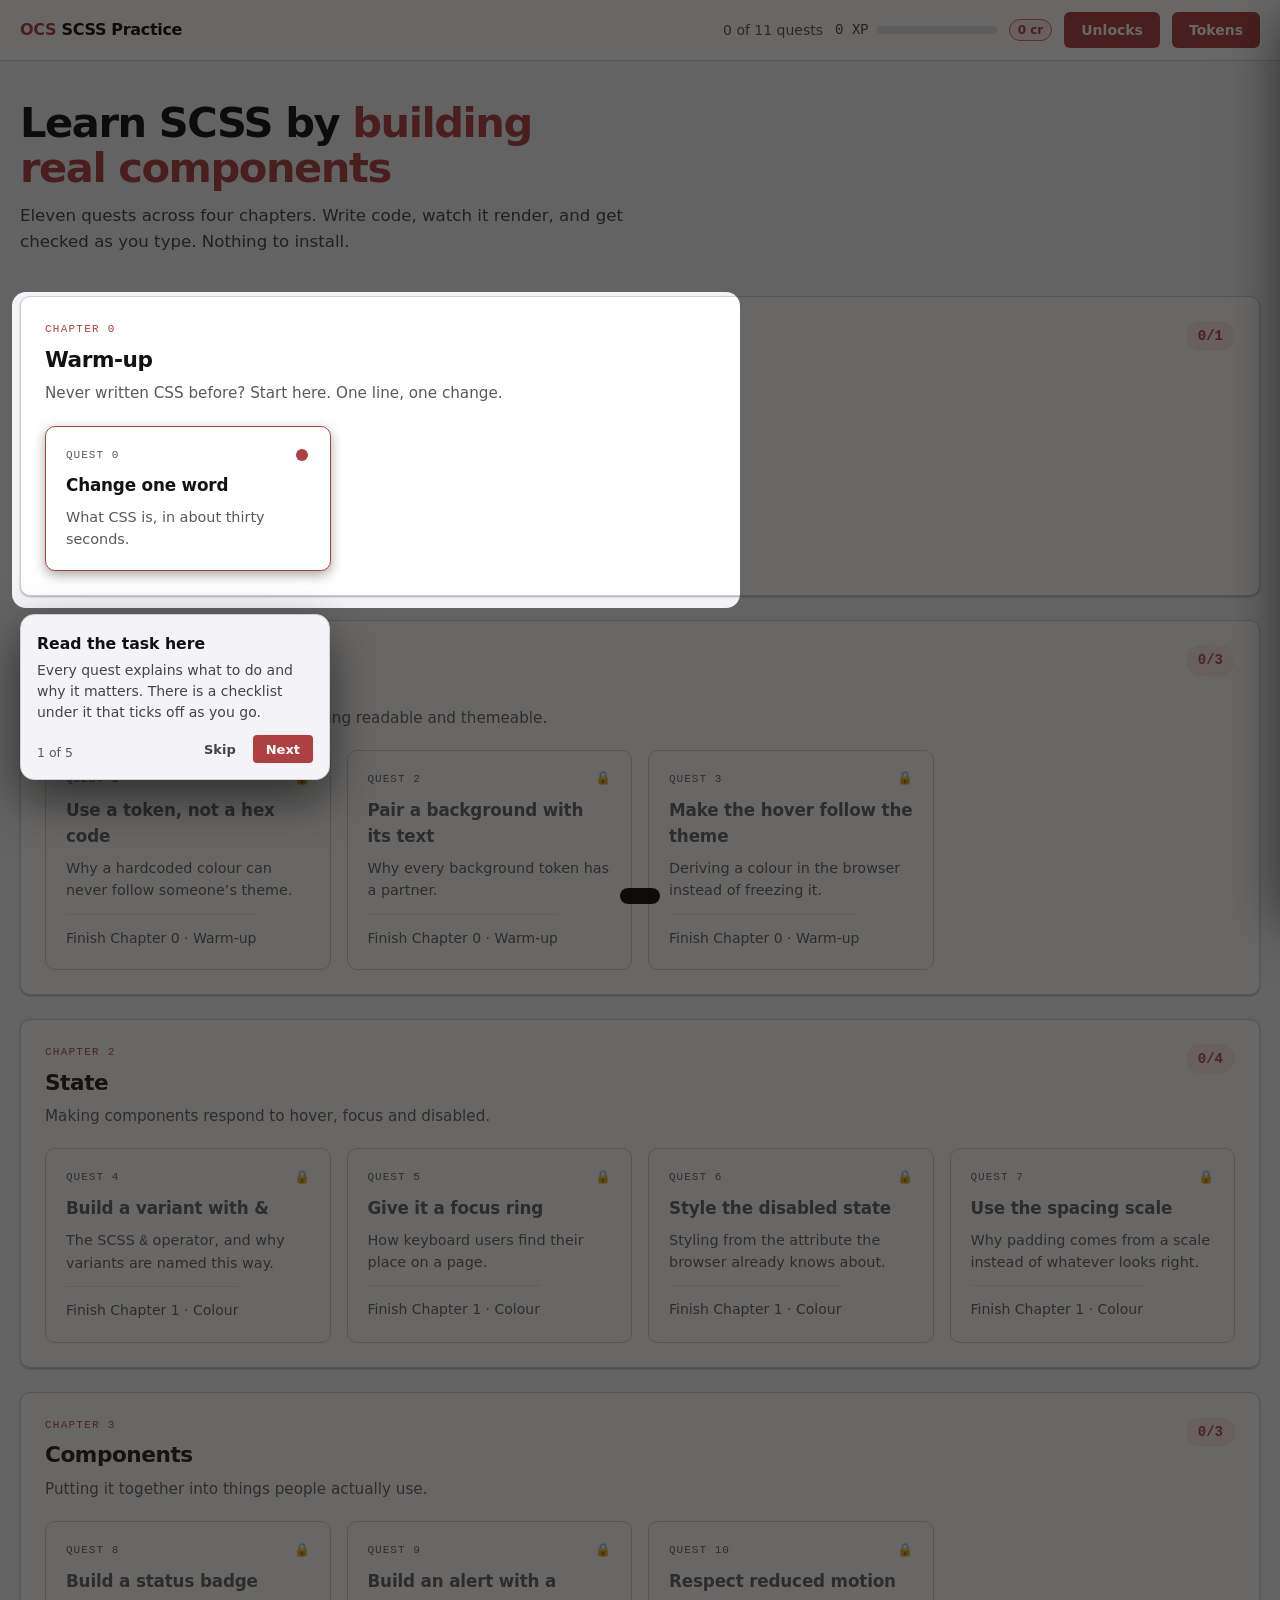
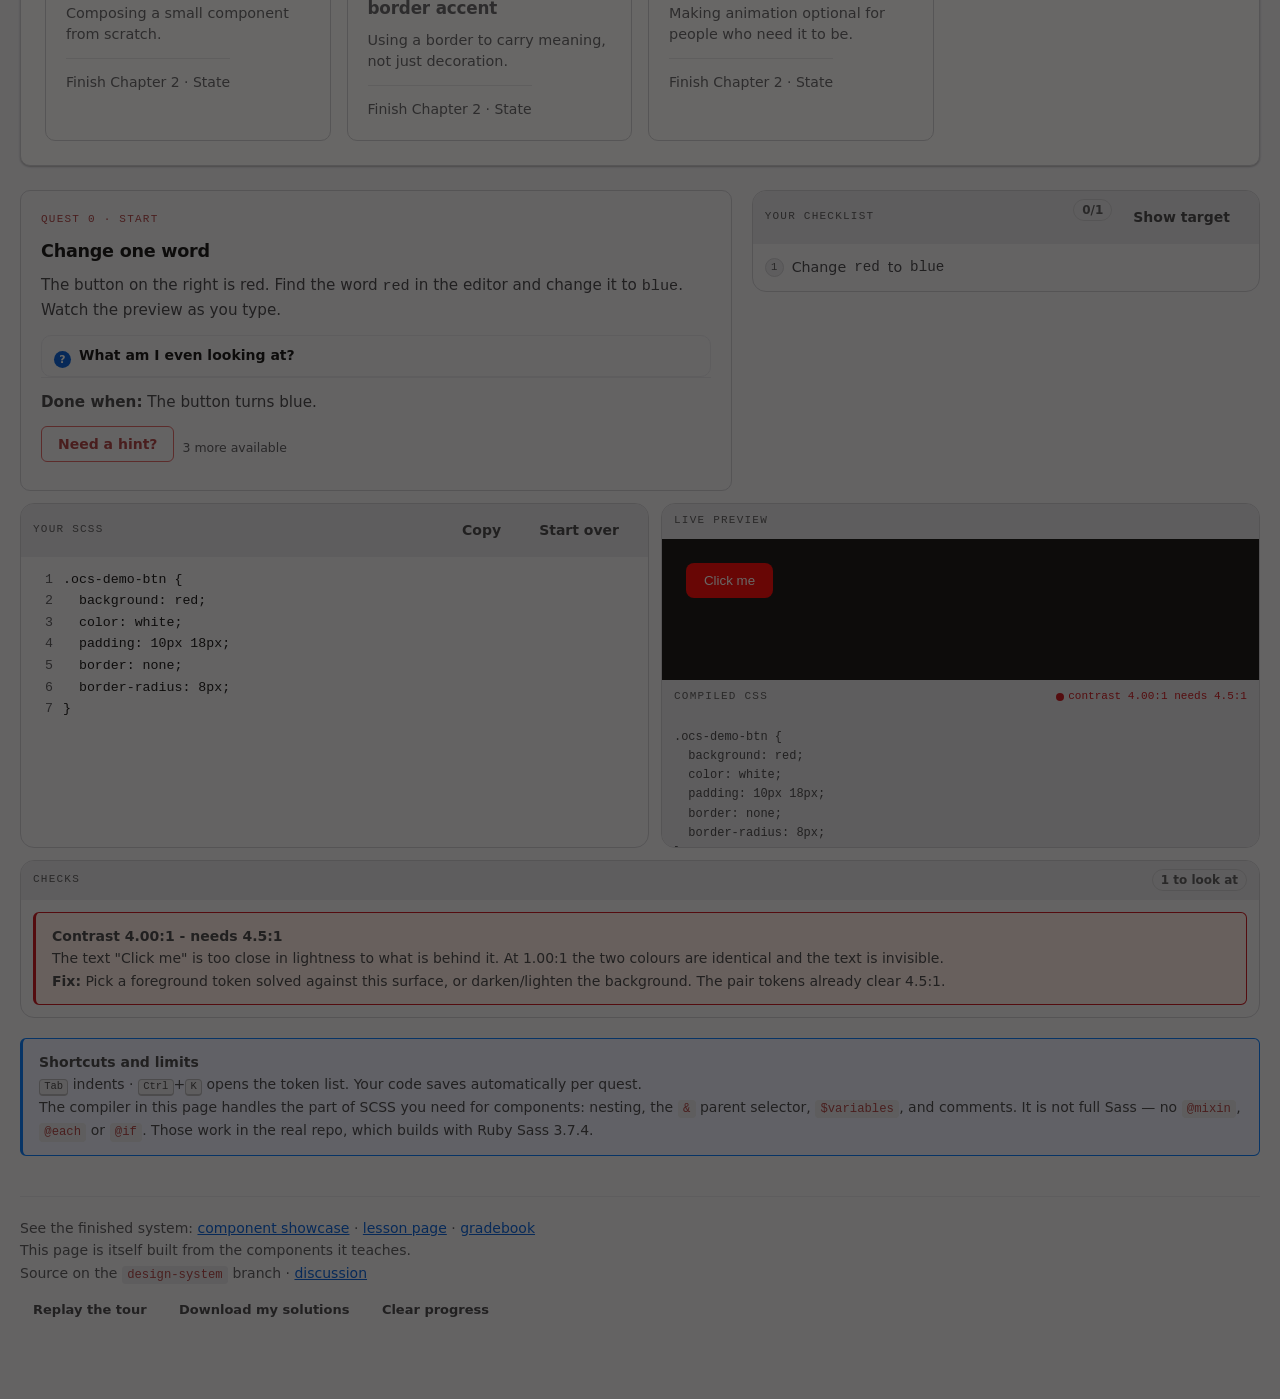
==== commit 3c19b175: "Practice page: fix the state colours and surface ladder Co-Authored-By: Claude Opus 5 <noreply@anthr" ====
--- a/learn.html
+++ b/learn.html
@@ -125,6 +125,10 @@
   --ocs-border: #CECED3;
   --ocs-border-strong: #B6B6BA;
   --ocs-border-subtle: #E5E5E9;
+  --ocs-shadow-sm: 0 1px 2px rgba(18, 18, 18, 0.06);
+  --ocs-shadow-md: 0 1px 3px rgba(18, 18, 18, 0.08), 0 4px 12px rgba(18, 18, 18, 0.05);
+  --ocs-shadow-lg: 0 2px 6px rgba(18, 18, 18, 0.08), 0 12px 28px rgba(18, 18, 18, 0.07);
+  --ocs-shadow-xl: 0 4px 10px rgba(18, 18, 18, 0.10), 0 24px 48px rgba(18, 18, 18, 0.09);
   --ocs-brand: #AE4042;
   --ocs-brand-border: #DF6564;
   --ocs-brand-bg: #FFEDEB;
@@ -2980,7 +2984,7 @@
 
 body {
   margin: 0;
-  background: var(--ocs-surface-base);
+  background: var(--ocs-surface-raised);
   color: var(--ocs-text);
   font-family: Inter, system-ui, -apple-system, "Segoe UI", Roboto, "Helvetica Neue", Arial, sans-serif;
   font-size: 1rem;
@@ -3039,9 +3043,9 @@
 }
 
 .badges {
-  display: flex;
-  gap: 0.25rem;
-  flex-wrap: wrap;
+  color: var(--ocs-text-muted);
+  font-size: 0.875rem;
+  white-space: nowrap;
 }
 
 .hero {
@@ -3122,6 +3126,7 @@
   padding: 1.5rem;
   margin-block-end: 1.5rem;
   background: var(--ocs-surface-base);
+  box-shadow: 0 1px 2px rgba(0, 0, 0, 0.3);
 }
 .chap__head {
   display: flex;
@@ -3179,6 +3184,7 @@
 .q {
   position: relative;
   padding: 1.25rem;
+  background: var(--ocs-surface-raised);
   text-align: start;
   font: inherit;
   color: inherit;
@@ -3229,7 +3235,7 @@
   color: #FFFFFF;
 }
 .q__mark--active {
-  background: var(--ocs-warning);
+  background: var(--ocs-accent);
   width: 0.75rem;
   height: 0.75rem;
   margin: 0.375rem;
@@ -3243,18 +3249,9 @@
   background: var(--ocs-success-bg);
 }
 .q--active {
-  border-color: var(--ocs-warning-border);
-  background: var(--ocs-warning-bg);
-}
-.q--active::after {
-  content: "";
-  position: absolute;
-  inset-inline: -1px;
-  inset-block-end: -1px;
-  height: 3px;
-  border-end-start-radius: 10px;
-  border-end-end-radius: 10px;
-  background: var(--ocs-warning);
+  border-color: var(--ocs-accent);
+  background: var(--ocs-surface-base);
+  box-shadow: 0 4px 12px rgba(0, 0, 0, 0.35);
 }
 .q--locked {
   background: var(--ocs-surface-base);
@@ -3268,7 +3265,7 @@
   background: var(--ocs-surface-base);
 }
 .q[aria-current=true] {
-  box-shadow: 0 0 0 3px var(--ocs-accent-bg);
+  box-shadow: 0 4px 12px rgba(0, 0, 0, 0.35);
 }
 
 .brief {
@@ -4854,9 +4851,10 @@
   const xp=totalXP(), pct=Math.round(xp/MAXXP*100);
   $('#xptxt').textContent=xp+' XP';
   $('#xpbar').style.width=pct+'%';
-  badgesEl.innerHTML=EXERCISES.map(e=>
-    `<span class="ocs-badge ${progress[e.id]?.done?'ocs-badge--success':'ocs-badge--neutral'} bdg"
-       data-b="${e.id}" title="${e.badge}">${e.badge.slice(0,2)}</span>`).join('');
+  // Eleven two-letter pills were unreadable and told a reader nothing they
+  // could act on. The same fact, in words.
+  const doneCount=EXERCISES.filter(e=>progress[e.id]?.done).length;
+  badgesEl.textContent=`${doneCount} of ${EXERCISES.length} quests`;
   $('#cert').classList.toggle('show', EXERCISES.every(e=>progress[e.id]?.done));
   $('#certXP').textContent=xp;
   $('#certDone').textContent=EXERCISES.filter(e=>progress[e.id]?.done).length;
@@ -4869,7 +4867,9 @@
   store.set('progress',progress);
   if(fresh) addCredits(10);
   paintXP(); renderChapters();
-  if(fresh){const b=$(`.bdg[data-b="${id}"]`); if(b){b.classList.add('pop');setTimeout(()=>b.classList.remove('pop'),320);} }
+  // The per-quest pills that this animated are gone; the quest card itself is
+  // now the thing that visibly changes state.
+
   return true;
 }
 
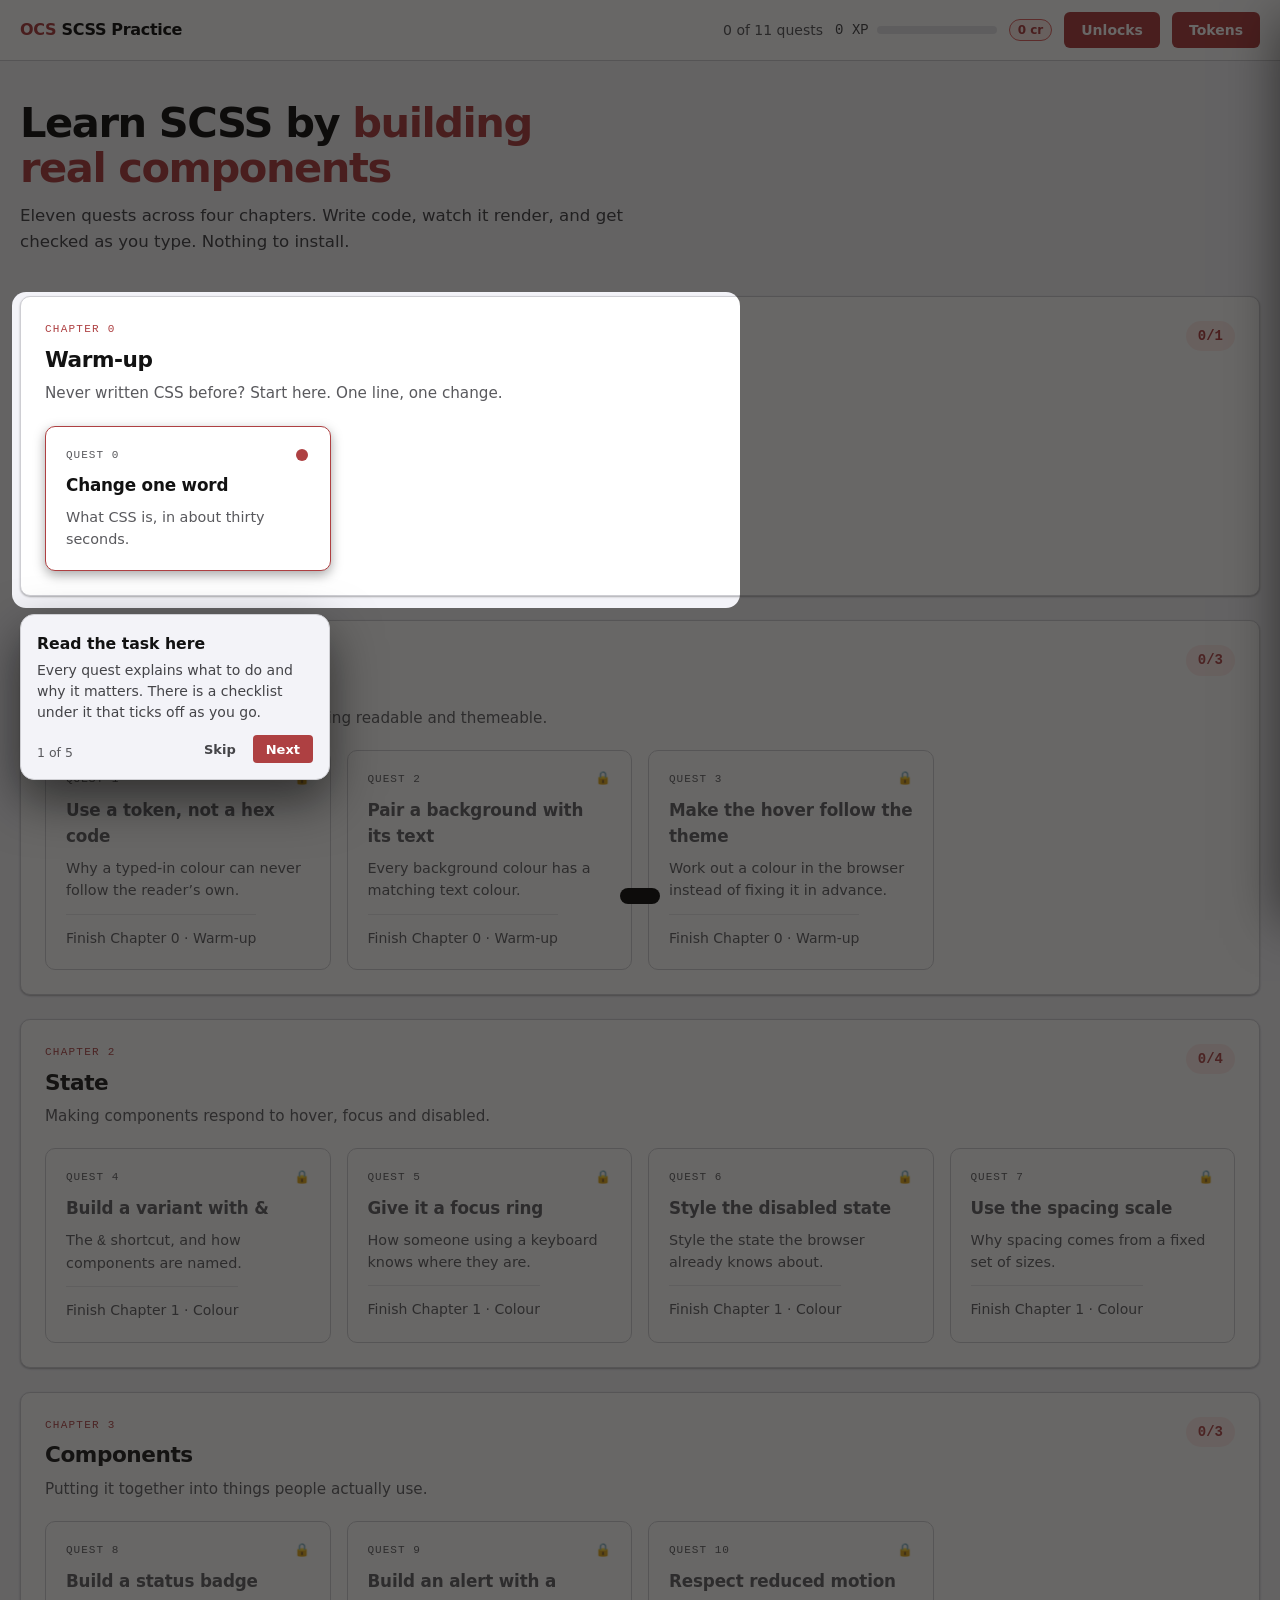
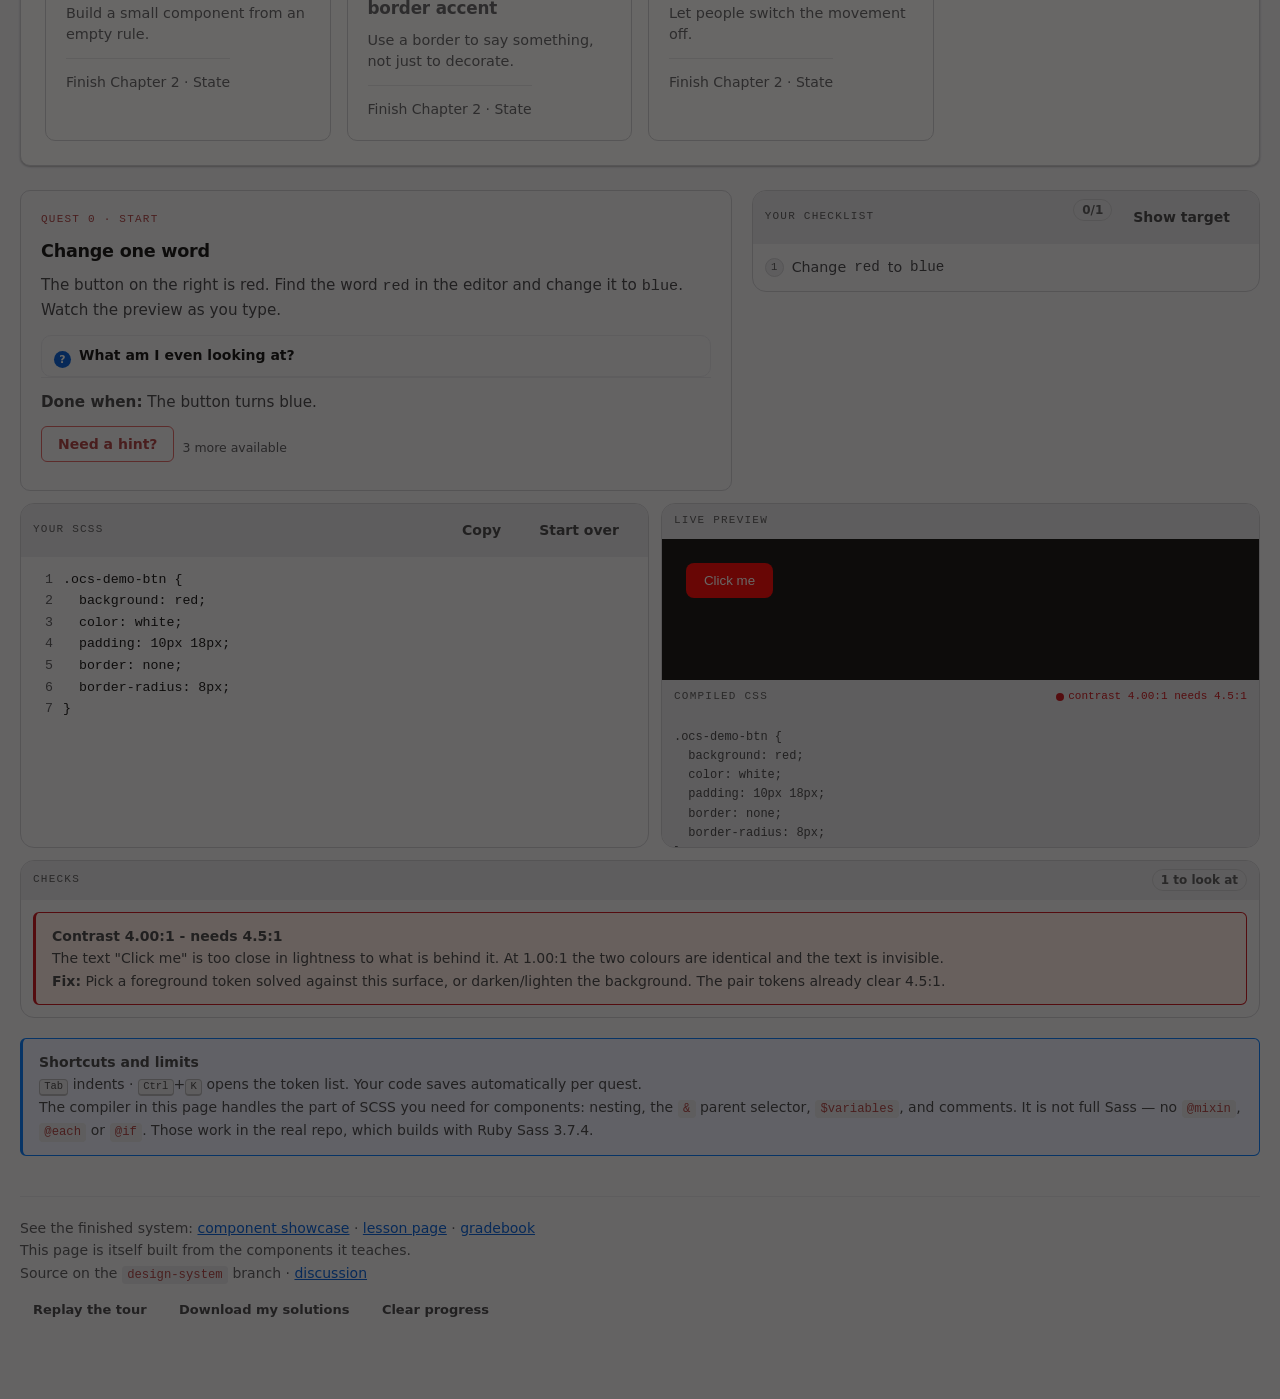
==== commit 0e27629c: "Practice page: plain-language lesson text Co-Authored-By: Claude Opus 5 <noreply@anthropic.com>" ====
--- a/learn.html
+++ b/learn.html
@@ -4111,10 +4111,9 @@
           <button class="ocs-btn ocs-btn--ghost ocs-btn--sm" id="subcopy">Copy</button></div>
         <p class="submit__summary" id="subsummary"></p>
         <button class="ocs-btn ocs-btn--secondary" id="subfile">Download the full submission</button>
-        <p class="tiny">The receipt is a fingerprint of the code you actually wrote, so two
-          identical submissions produce the same one. It is a receipt, not a lock &mdash;
-          everything on this page runs in your browser, so treat it the way you would treat
-          any other work a student hands in.</p>
+        <p class="tiny">The code is made from the work you actually wrote. Hand in the same
+          work twice and you get the same code. It is a receipt, not a lock. Everything on
+          this page runs in your browser, so treat it like any other homework.</p>
       </div>
     </div>
   </div>
@@ -4311,13 +4310,13 @@
   }
   if (!looksLikeCss) {
     return [{level:'error', title:'That is not CSS yet',
-      why:'CSS needs a selector, then curly braces, then <code>property: value;</code> lines inside them. Right now there is nothing the browser can read.',
-      fix:'Press <b>Start over</b> to get the starting code back, then change it a piece at a time.'}];
+      why:'A CSS rule needs a name, then curly braces, then lines like <code>property: value;</code> inside them. Right now there is nothing the browser can read.',
+      fix:'Press <b>Start over</b> to get the first version back. Then change one thing at a time.'}];
   }
   if (!compiled.trim()) {
     return [{level:'error', title:'Nothing compiled',
-      why:'There is text in the editor but no complete rule came out of it. Usually a missing <code>{</code>, <code>}</code> or <code>;</code>.',
-      fix:'Check that every <code>{</code> has a matching <code>}</code> and every line inside ends with <code>;</code>.'}];
+      why:'There is text in the editor, but no finished rule came out of it. Usually that means a missing <code>{</code>, <code>}</code> or <code>;</code>.',
+      fix:'Check that every <code>{</code> has a <code>}</code> to match. Every line inside should end with <code>;</code>.'}];
   }
 
   // 1. hardcoded colours where a token exists
@@ -4326,14 +4325,14 @@
     const tok = TOKEN_SUGGEST[h];
     notes.push({
       level:'warn', title:`Hardcoded colour ${h}`,
-      why:'A hex code never changes. var(--ocs-accent) follows whatever accent colour the reader picked in preferences, so the button stays theirs.',
+      why:'A hex code is fixed forever. var(--ocs-accent) changes to whatever colour the reader picked, so the button matches them.',
       fix: tok ? `Swap it for <code>var(${tok})</code>.` : 'Use one of the --ocs-* tokens, or add a new one to _tokens.scss if none fits.'
     });
   }
   if ((scss.match(/rgb\(|rgba\(|hsl\(/gi)||[]).length) {
     notes.push({level:'warn',title:'Literal rgb()/hsl() colour',
       why:'Same problem as a hex code. It won\'t respond to the theme.',
-      fix:'Reach for a --ocs-* token. If you need transparency, color-mix(in srgb, var(--ocs-brand) 20%, transparent) keeps it themeable.'});
+      fix:'Use a --ocs-* token instead. If you need it see-through, color-mix(in srgb, var(--ocs-brand) 20%, transparent) still follows the theme.'});
   }
 
   // 2. background without a paired foreground
@@ -4341,21 +4340,21 @@
   const setsFg = /(^|[^-])color\s*:/.test(src);
   if (setsBg && !setsFg) {
     notes.push({level:'warn',title:'Background set, text colour not set',
-      why:'Every background in this system ships with the text colour meant to sit on it. Setting only one half is how unreadable combinations happen.',
-      fix:'Add the matching foreground, e.g. background: var(--ocs-brand); color: var(--ocs-brand-contrast);'});
+      why:'Every background token has a matching text token. Set only one and you can end up with text nobody can read.',
+      fix:'Add the matching text colour. For example: background: var(--ocs-brand); color: var(--ocs-brand-contrast);'});
   }
 
   // 3. focus handling
   if (/outline\s*:\s*none/.test(src) && !/focus-visible/.test(src)) {
     notes.push({level:'error',title:'Focus outline removed with nothing replacing it',
-      why:'That outline is how a keyboard user knows where they are on the page. Removing it without a replacement makes the component unusable without a mouse.',
+      why:'That outline shows keyboard users where they are. Take it away and put nothing back, and the page cannot be used without a mouse.',
       fix:'If you must remove it, add a :focus-visible style with a visible ring. There is a shared one: @include focus-ring; or box-shadow: var(--ocs-focus-ring);'});
   }
 
   // 4. motion
   if (/transition\s*:\s*all/.test(src)) {
     notes.push({level:'info',title:'transition: all',
-      why:'It animates every property that changes, including ones you did not intend, which costs performance and can cause odd flashes.',
+      why:'It animates every property that changes, including ones you never meant to animate. That is slower, and it can cause odd flashes.',
       fix:'Name the properties: transition: background-color var(--ocs-duration-fast) var(--ocs-ease);'});
   }
   if (/transform|animation|transition/.test(src) && !/prefers-reduced-motion/.test(src)) {
@@ -4457,7 +4456,7 @@
  {id:0, ch:0, badge:'Start', title:'Change one word',
   learn:'What CSS is, in about thirty seconds.',
   concept:{t:'What am I even looking at?',
-    b:'CSS is how you tell a browser what things should look like. It comes in three parts: <b>who</b> to style (<code>.ocs-demo-btn</code>, the selector), <b>what</b> to change (<code>background</code>, the property), and <b>the value</b> (<code>red</code>). Change the value and the button changes. That is the whole idea.'},
+    b:'CSS is how you tell a browser what something should look like. It has three parts. First, <b>what</b> you are styling: <code>.ocs-demo-btn</code>. Second, <b>which part</b> of it you are changing: <code>background</code>. Third, <b>what to change it to</b>: <code>red</code>. Change that last part and the button changes.'},
   brief:'The button on the right is red. Find the word <code>red</code> in the editor and change it to <code>blue</code>. Watch the preview as you type.',
   steps:[{label:'Change <code>red</code> to <code>blue</code>', test:s=>/background\s*:\s*blue/i.test(s)}],
   hints:['Look at line 2. Delete the word <code>red</code> and type <code>blue</code> in its place.',
@@ -4482,10 +4481,10 @@
   pass: s => /background\s*:\s*blue/i.test(s)},
 /* ============================ CHAPTER 1 ============================ */
  {id:1, ch:1, badge:'Tokens', title:'Use a token, not a hex code',
-  learn:'Why a hardcoded colour can never follow someone’s theme.',
+  learn:'Why a typed-in colour can never follow the reader’s own.',
   concept:{t:'What is a design token?',
-    b:'A token is a colour, size or spacing value that has a name. Instead of typing <code>#E06665</code> in forty places, you write <code>var(--ocs-accent)</code> and change it in one place. Pages has 78 of them.'},
-  brief:'This button has its colours typed in directly. When a reader picks their own accent colour in preferences, the button ignores them completely. Swap both colours for tokens.',
+    b:'A token is a colour or a size that has a name. Instead of typing <code>#E06665</code> in forty places, you write <code>var(--ocs-accent)</code> everywhere. Then you only have to change it once. Pages has 78 tokens.'},
+  brief:'The colours on this button are typed in by hand. A reader can pick their own colour in preferences, but this button ignores it. Swap both colours for tokens.',
   steps:[
     {label:'Swap the background for <code>var(--ocs-accent)</code>', test:s=>/background[^;]*var\(--ocs-accent\)/.test(s)},
     {label:'Swap the text colour for <code>var(--ocs-accent-contrast)</code>', test:s=>/color\s*:[^;]*var\(--ocs-accent-contrast\)/.test(s)},
@@ -4501,7 +4500,7 @@
   border-radius: 8px;
 }`,
   html:`<button class="ocs-demo-btn">Save changes</button>`,
-  goal:'No hex codes left, and the button still reads clearly.',
+  goal:'No hex codes left, and the text is still easy to read.',
   solution:`.ocs-demo-btn {
   background: var(--ocs-accent);
   color: var(--ocs-accent-contrast);
@@ -4512,10 +4511,10 @@
   pass: s => !/#[0-9a-f]{3,8}/i.test(s) && /var\(--ocs-/.test(s)},
 
  {id:2, ch:1, badge:'Pairing', title:'Pair a background with its text',
-  learn:'Why every background token has a partner.',
+  learn:'Every background colour has a matching text colour.',
   concept:{t:'Why colours come in pairs',
-    b:'Every background token is defined next to the text colour meant to sit on it. Because you always grab the pair, you can’t accidentally end up with grey text on a grey button. It is the idea this whole system is built on.'},
-  brief:'This card sets a background but never says what colour the text should be, so the text just inherits whatever the page was using. Set both halves.',
+    b:'Every background token has a matching text token right next to it. Take both and the text is always readable. That is how you avoid grey text on a grey button.'},
+  brief:'This card has a background colour but no text colour. So the text stays whatever colour the page was already using. Set the text colour too.',
   steps:[
     {label:'Use a background token', test:s=>/background[^;]*var\(--ocs-/.test(s)},
     {label:'Set a text colour from a token', test:s=>/(^|[^-])color\s*:[^;]*var\(--ocs-/m.test(s)},
@@ -4529,7 +4528,7 @@
   border-radius: 12px;
 }`,
   html:`<div class="ocs-demo-card">Two assignments due this week</div>`,
-  goal:'Background and text both from tokens, contrast clears 4.5:1.',
+  goal:'Background and text both from tokens, and the text is readable.',
   solution:`.ocs-demo-card {
   background: var(--ocs-accent-bg);
   color: var(--ocs-text);
@@ -4539,10 +4538,10 @@
   pass: s => /background[^;]*var\(--ocs-/.test(s) && /(^|[^-])color\s*:[^;]*var\(--ocs-/m.test(s)},
 
  {id:3, ch:1, badge:'Theming', title:'Make the hover follow the theme',
-  learn:'Deriving a colour in the browser instead of freezing it.',
-  concept:{t:'Build time vs the browser',
-    b:'Sass runs on a build server before anyone visits. Anything it calculates gets frozen into the CSS file. <code>color-mix()</code> runs in the browser instead, so it can react to whatever accent colour the reader picked. That is the difference between a hover that follows the theme and one that does not.'},
-  brief:'This hover uses a second colour typed in by hand, so it drifts away from the button as soon as someone changes their accent. <code>color-mix()</code> blends two colours live in the browser.',
+  learn:'Work out a colour in the browser instead of fixing it in advance.',
+  concept:{t:'Two places a colour can be worked out',
+    b:'Sass runs once, before anyone opens the page. Whatever it works out gets written into the CSS file and never changes. <code>color-mix()</code> runs in the browser instead. It sees the colour the reader picked, so the hover matches it.'},
+  brief:'The hover colour here is typed in by hand. Change the button colour and the hover no longer matches it. <code>color-mix()</code> mixes two colours in the browser, so the hover can follow.',
   steps:[
     {label:'Remove the hardcoded hover colour', test:s=>!/#[0-9a-f]{3,8}/i.test(s)},
     {label:'Use <code>color-mix()</code> in the hover', test:s=>/color-mix/.test(s)},
@@ -4562,7 +4561,7 @@
   }
 }`,
   html:`<button class="ocs-demo-btn">Hover over me</button>`,
-  goal:'Hover derived with color-mix() from var(--ocs-accent), no hex.',
+  goal:'The hover uses color-mix() with var(--ocs-accent). No hex codes.',
   solution:`.ocs-demo-btn {
   background: var(--ocs-accent);
   color: var(--ocs-accent-contrast);
@@ -4578,10 +4577,10 @@
 
 /* ============================ CHAPTER 2 ============================ */
  {id:4, ch:2, badge:'Nesting', title:'Build a variant with &',
-  learn:'The SCSS <code>&</code> operator, and why variants are named this way.',
+  learn:'The <code>&</code> shortcut, and how components are named.',
   concept:{t:'The & operator',
-    b:'Inside a rule, <code>&</code> means "the selector I am currently in". So <code>&--ghost</code> inside <code>.ocs-demo-btn</code> compiles to <code>.ocs-demo-btn--ghost</code> — a separate class, not a descendant. That double-dash naming is how this codebase marks a variant.'},
-  brief:'Add a ghost variant: see-through background, coloured text, visible border. Use <code>&</code> so it compiles to a modifier class.',
+    b:'Inside a rule, <code>&</code> means the name of the rule you are already in. So <code>&--ghost</code> inside <code>.ocs-demo-btn</code> becomes <code>.ocs-demo-btn--ghost</code>. That is a second class, not something inside the first one. Two dashes is how this codebase names a different version of a component.'},
+  brief:'Add a second version of this button. It should have no background fill, coloured text, and a visible border. Use <code>&</code> so it becomes its own class.',
   steps:[
     {label:'Add a nested block starting with <code>&--ghost</code>', test:s=>/&--ghost/.test(s)},
     {label:'It compiles to <code>.ocs-demo-btn--ghost</code>', test:(s,c)=>/\.ocs-demo-btn--ghost/.test(c)},
@@ -4600,7 +4599,7 @@
 }`,
   html:`<button class="ocs-demo-btn">Primary</button>
 <button class="ocs-demo-btn demo-btn--ghost">Ghost</button>`,
-  goal:'A &--ghost block that compiles to .ocs-demo-btn--ghost.',
+  goal:'A &--ghost block that becomes .ocs-demo-btn--ghost.',
   solution:`.ocs-demo-btn {
   background: var(--ocs-accent);
   color: var(--ocs-accent-contrast);
@@ -4617,10 +4616,10 @@
   pass: (s,c) => /&--ghost/.test(s) && /\.ocs-demo-btn--ghost/.test(c)},
 
  {id:5, ch:2, badge:'Focus', title:'Give it a focus ring',
-  learn:'How keyboard users find their place on a page.',
+  learn:'How someone using a keyboard knows where they are.',
   concept:{t:'focus vs focus-visible',
-    b:'<code>:focus</code> matches whenever an element is focused, including from a mouse click, which is why people delete the outline — it looks noisy. <code>:focus-visible</code> only matches when the browser thinks the user needs to see it, usually keyboard navigation. Use it and you keep the outline where it matters without the visual noise.'},
-  brief:'Browsers draw an outline around whatever you tabbed to. This input deletes it and puts nothing back, so a keyboard user is lost. Add a replacement that shows for keyboard users but not mouse clicks.',
+    b:'<code>:focus</code> fires for mouse clicks too. That makes the outline show up when nobody needs it, so people delete it. <code>:focus-visible</code> only fires when the browser thinks you need to see it. That usually means you are using the keyboard. Use that one instead.'},
+  brief:'When you press Tab, the browser draws an outline around whatever you landed on. This input removes that outline and puts nothing in its place. Someone using the keyboard now has no idea where they are. Add an outline back for keyboard users only.',
   steps:[
     {label:'Use <code>:focus-visible</code> instead of <code>:focus</code>', test:s=>/focus-visible/.test(s)},
     {label:'Add something you can actually see', test:s=>/box-shadow|outline\s*:\s*(?!none)/.test(s)}],
@@ -4639,7 +4638,7 @@
   }
 }`,
   html:`<input class="ocs-demo-input" value="Press Tab to reach me">`,
-  goal:'Uses :focus-visible with something visible. Tab to it in the preview.',
+  goal:'Uses :focus-visible, and you can see it. Press Tab in the preview.',
   solution:`.ocs-demo-input {
   background: var(--ocs-surface-raised);
   color: var(--ocs-text);
@@ -4655,10 +4654,10 @@
   pass: s => /focus-visible/.test(s) && /(box-shadow|outline\s*:\s*(?!none))/.test(s)},
 
  {id:6, ch:2, badge:'Disabled', title:'Style the disabled state',
-  learn:'Styling from the attribute the browser already knows about.',
+  learn:'Style the state the browser already knows about.',
   concept:{t:'Style from state, not a class',
-    b:'A disabled button already carries the <code>disabled</code> attribute, which screen readers announce. If you style a separate <code>.is-disabled</code> class instead, the two can drift apart — something can look disabled but still be clickable. Style <code>&:disabled</code> and they can never disagree.'},
-  brief:'This button looks identical whether it works or not. Style the real <code>:disabled</code> state so it clearly cannot be clicked. Do not add a new class.',
+    b:'A disabled button already has the <code>disabled</code> attribute. Screen readers read that attribute out. If you make your own <code>.is-disabled</code> class instead, you now have two things to keep in step. Forget one and a button looks disabled but still works. Style <code>&:disabled</code> and there is only one thing to get right.'},
+  brief:'This button looks the same whether it works or not. Style the real <code>:disabled</code> state so you can tell. Do not add a new class.',
   steps:[
     {label:'Add a <code>&:disabled</code> block', test:s=>/&:disabled|:disabled/.test(s)},
     {label:'It compiles to <code>.ocs-demo-btn:disabled</code>', test:(s,c)=>/\.ocs-demo-btn:disabled/.test(c)},
@@ -4678,7 +4677,7 @@
 }`,
   html:`<button class="ocs-demo-btn">Works</button>
 <button class="ocs-demo-btn" disabled>Disabled</button>`,
-  goal:'A &:disabled block. The second button should look clearly unavailable.',
+  goal:'A &:disabled block. The second button should look like you cannot click it.',
   solution:`.ocs-demo-btn {
   background: var(--ocs-accent);
   color: var(--ocs-accent-contrast);
@@ -4695,10 +4694,10 @@
   pass: (s,c) => /&:disabled|:disabled/.test(s) && /\.ocs-demo-btn:disabled/.test(c)},
 
  {id:7, ch:2, badge:'Spacing', title:'Use the spacing scale',
-  learn:'Why padding comes from a scale instead of whatever looks right.',
+  learn:'Why spacing comes from a fixed set of sizes.',
   concept:{t:'The spacing scale',
-    b:'Pages has eleven spacing tokens, from <code>--ocs-space-1</code> (0.25rem) up to <code>--ocs-space-16</code> (4rem). Picking from a scale instead of typing numbers is why a page feels ordered rather than slightly off. It is the same reason music uses notes and not any frequency.'},
-  brief:'This card uses numbers somebody guessed: 13px, 19px, 7px. Replace every one with a token from the spacing scale. Pick the nearest step.',
+    b:'Pages has eleven spacing sizes. They run from <code>--ocs-space-1</code> at 0.25rem up to <code>--ocs-space-16</code> at 4rem. Picking from a fixed set keeps every gap on the page related. Typing your own numbers is what makes a layout feel slightly off.'},
+  brief:'The spacing on this card was guessed: 13px, 19px, 7px. Swap each one for a spacing token. Pick the closest size.',
   steps:[
     {label:'Replace the padding numbers with spacing tokens', test:s=>/padding[^;]*var\(--ocs-space-/.test(s)},
     {label:'Replace the gap number too', test:s=>/gap[^;]*var\(--ocs-space-/.test(s)},
@@ -4716,7 +4715,7 @@
   gap: 7px;
 }`,
   html:`<div class="ocs-demo-card"><b>Unit 3</b><span>due Friday</span></div>`,
-  goal:'No raw pixel values left in padding or gap.',
+  goal:'No pixel numbers left in padding or gap.',
   solution:`.ocs-demo-card {
   background: var(--ocs-surface-raised);
   color: var(--ocs-text);
@@ -4730,10 +4729,10 @@
 
 /* ============================ CHAPTER 3 ============================ */
  {id:8, ch:3, badge:'Badge', title:'Build a status badge',
-  learn:'Composing a small component from scratch.',
-  concept:{t:'Small components carry the most weight',
-    b:'A badge appears hundreds of times across a site, so its details matter more than a hero image. Pill radius, tight padding, small bold text, and a tinted background that keeps its text readable.'},
-  brief:'Build a badge from nothing. It should be a pill shape with a tinted success background, readable text, small type, and spacing from the scale.',
+  learn:'Build a small component from an empty rule.',
+  concept:{t:'Small things get seen the most',
+    b:'A badge shows up hundreds of times on a site. A big hero image shows up once. So the small details here matter more. You need a pill shape, tight padding, small bold text, and a background the text stays readable on.'},
+  brief:'Build a badge from an empty rule. Make it a pill shape. Give it a soft green background and text you can read on it. Use small text and spacing from the scale.',
   steps:[
     {label:'Make it a pill with <code>--ocs-radius-full</code>', test:s=>/radius-full/.test(s)},
     {label:'Use the success colour set', test:s=>/var\(--ocs-success/.test(s)},
@@ -4746,7 +4745,7 @@
   // build it from here
 }`,
   html:`<span class="ocs-demo-badge">Passing</span>`,
-  goal:'Pill-shaped, tokenized colours, spacing from the scale, contrast clears.',
+  goal:'Pill shape, colours from tokens, spacing from the scale, and readable text.',
   solution:`.ocs-demo-badge {
   display: inline-block;
   background: var(--ocs-success-bg);
@@ -4760,10 +4759,10 @@
   pass: s => /radius-full/.test(s) && /var\(--ocs-success/.test(s) && /var\(--ocs-space-/.test(s)},
 
  {id:9, ch:3, badge:'Alert', title:'Build an alert with a border accent',
-  learn:'Using a border to carry meaning, not just decoration.',
-  concept:{t:'Encode meaning in more than colour',
-    b:'Around 1 in 12 people cannot reliably tell red from green. If the only difference between your warning and your success message is hue, those readers get nothing. A thick left border, an icon, or a word all add a second signal.'},
-  brief:'Build a warning alert. Tinted background, a thick left border in the warning colour, readable text, and padding from the scale.',
+  learn:'Use a border to say something, not just to decorate.',
+  concept:{t:'Never let colour be the only clue',
+    b:'About 1 in 12 people cannot tell red from green. Say your warning is red and your success message is green. If that colour is the only difference, those readers see no difference at all. Add something else as well: a thick border, an icon, or just the word.'},
+  brief:'Build a warning box. Give it a soft background and a thick left border in the warning colour. The text needs to be readable. Use padding from the scale.',
   steps:[
     {label:'Add a thick <code>border-left</code>', test:s=>/border-left/.test(s)},
     {label:'Use the warning colour set', test:s=>/var\(--ocs-warning/.test(s)},
@@ -4775,7 +4774,7 @@
   // build it from here
 }`,
   html:`<div class="ocs-demo-alert"><b>Heads up.</b> Your last submission had no tests.</div>`,
-  goal:'Tinted background, warning-coloured left border, tokenized spacing.',
+  goal:'Soft background, warning-coloured left border, spacing from tokens.',
   solution:`.ocs-demo-alert {
   background: var(--ocs-warning-bg);
   color: var(--ocs-text);
@@ -4786,10 +4785,10 @@
   pass: s => /border-left/.test(s) && /var\(--ocs-warning/.test(s) && /var\(--ocs-space-/.test(s)},
 
  {id:10, ch:3, badge:'Motion', title:'Respect reduced motion',
-  learn:'Making animation optional for people who need it to be.',
+  learn:'Let people switch the movement off.',
   concept:{t:'prefers-reduced-motion',
-    b:'Some people get motion sickness or migraines from movement on screen, so operating systems have a setting to reduce it. The browser passes that through as a media query. Nothing in the current OCS stylesheets checks for it, and 71 rules animate. Yours should be different.'},
-  brief:'This button lifts and grows on hover. Keep the effect for people who want it, but turn the movement off for anyone who has asked their system to reduce motion.',
+    b:'Movement on screen gives some people motion sickness or migraines. Every operating system has a setting to turn it down. The browser tells your CSS about that setting. Nothing in the current OCS stylesheets checks for it, and 71 rules animate. Yours should.'},
+  brief:'This button lifts and grows when you hover it. Keep that for people who like it. Turn the movement off for anyone who has asked their computer for less motion.',
   steps:[
     {label:'Add a <code>@media (prefers-reduced-motion: reduce)</code> block', test:s=>/prefers-reduced-motion/.test(s)},
     {label:'Switch the movement off inside it', test:s=>/(transform|transition)\s*:\s*none/.test(s)}],
@@ -4809,7 +4808,7 @@
   // make the movement optional here
 }`,
   html:`<button class="ocs-demo-btn">Hover me</button>`,
-  goal:'A prefers-reduced-motion block that switches the movement off.',
+  goal:'A prefers-reduced-motion block that turns the movement off.',
   solution:`.ocs-demo-btn {
   background: var(--ocs-accent);
   color: var(--ocs-accent-contrast);
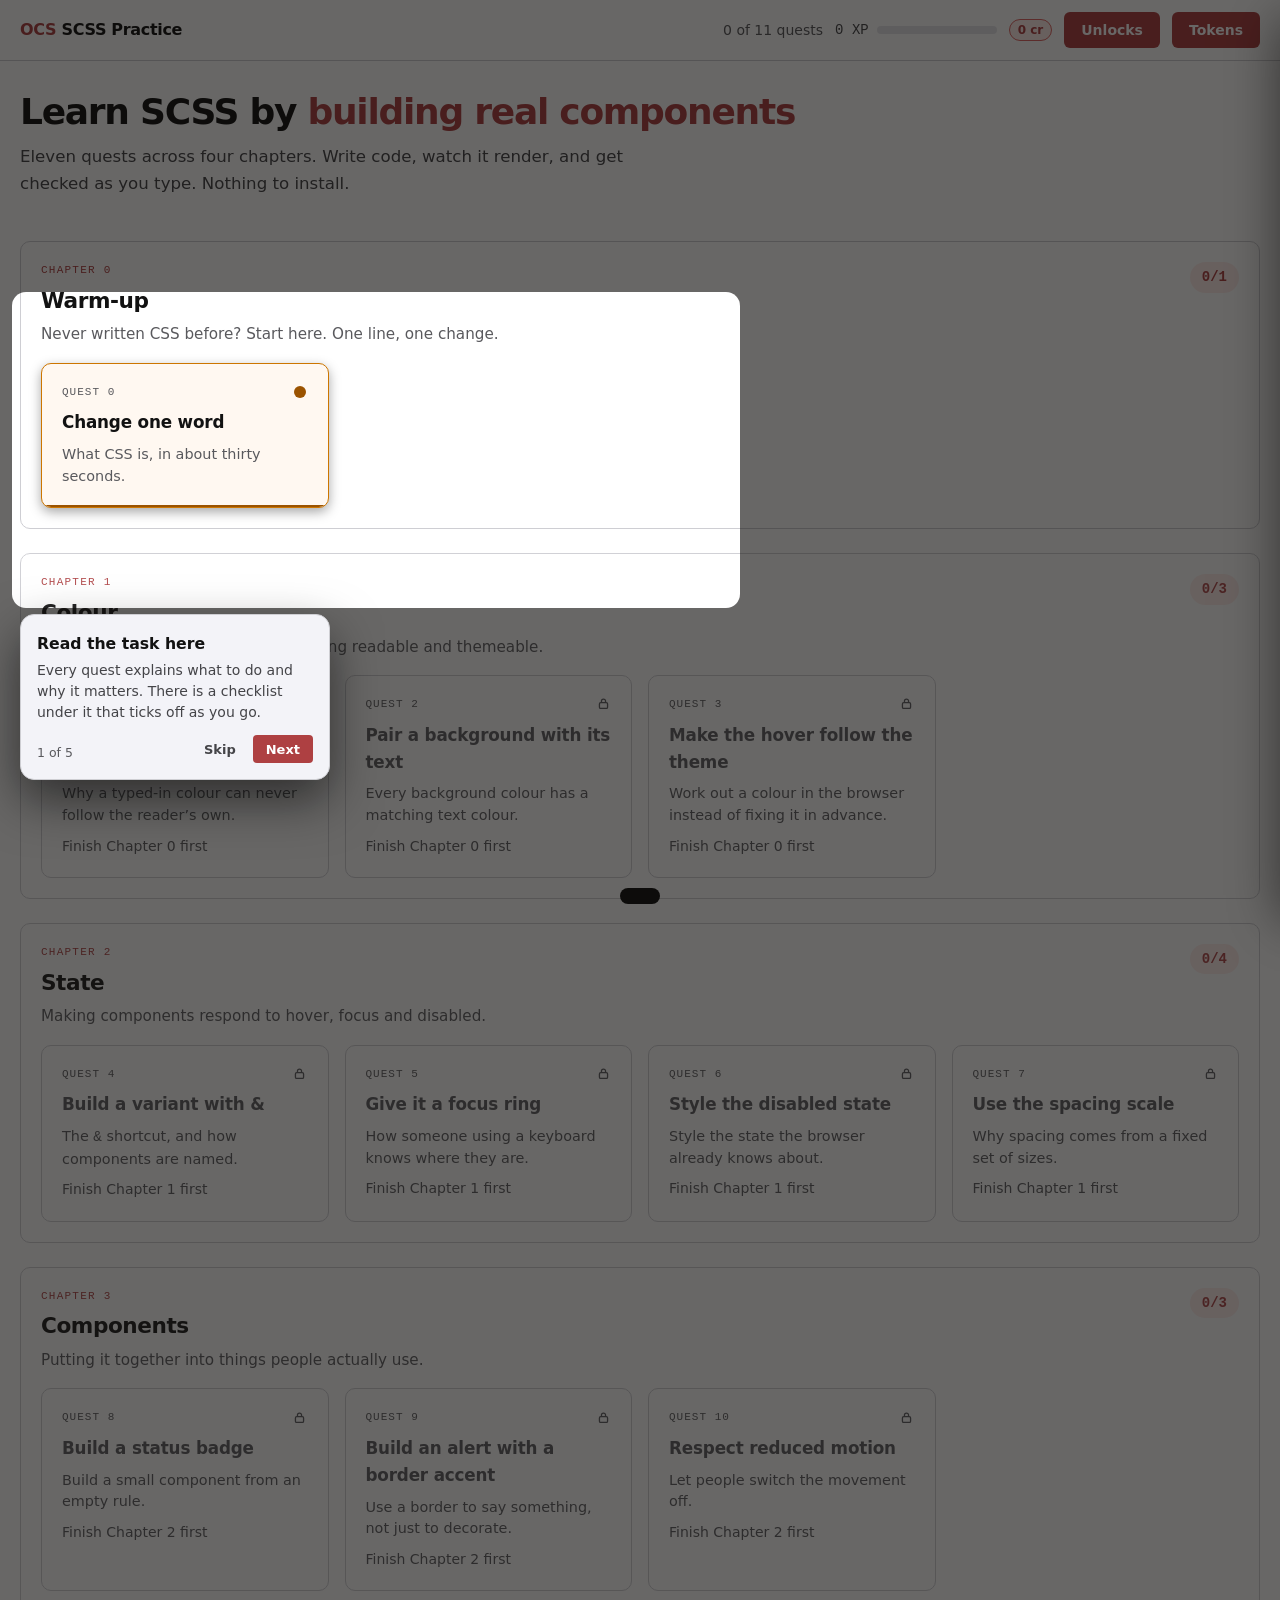
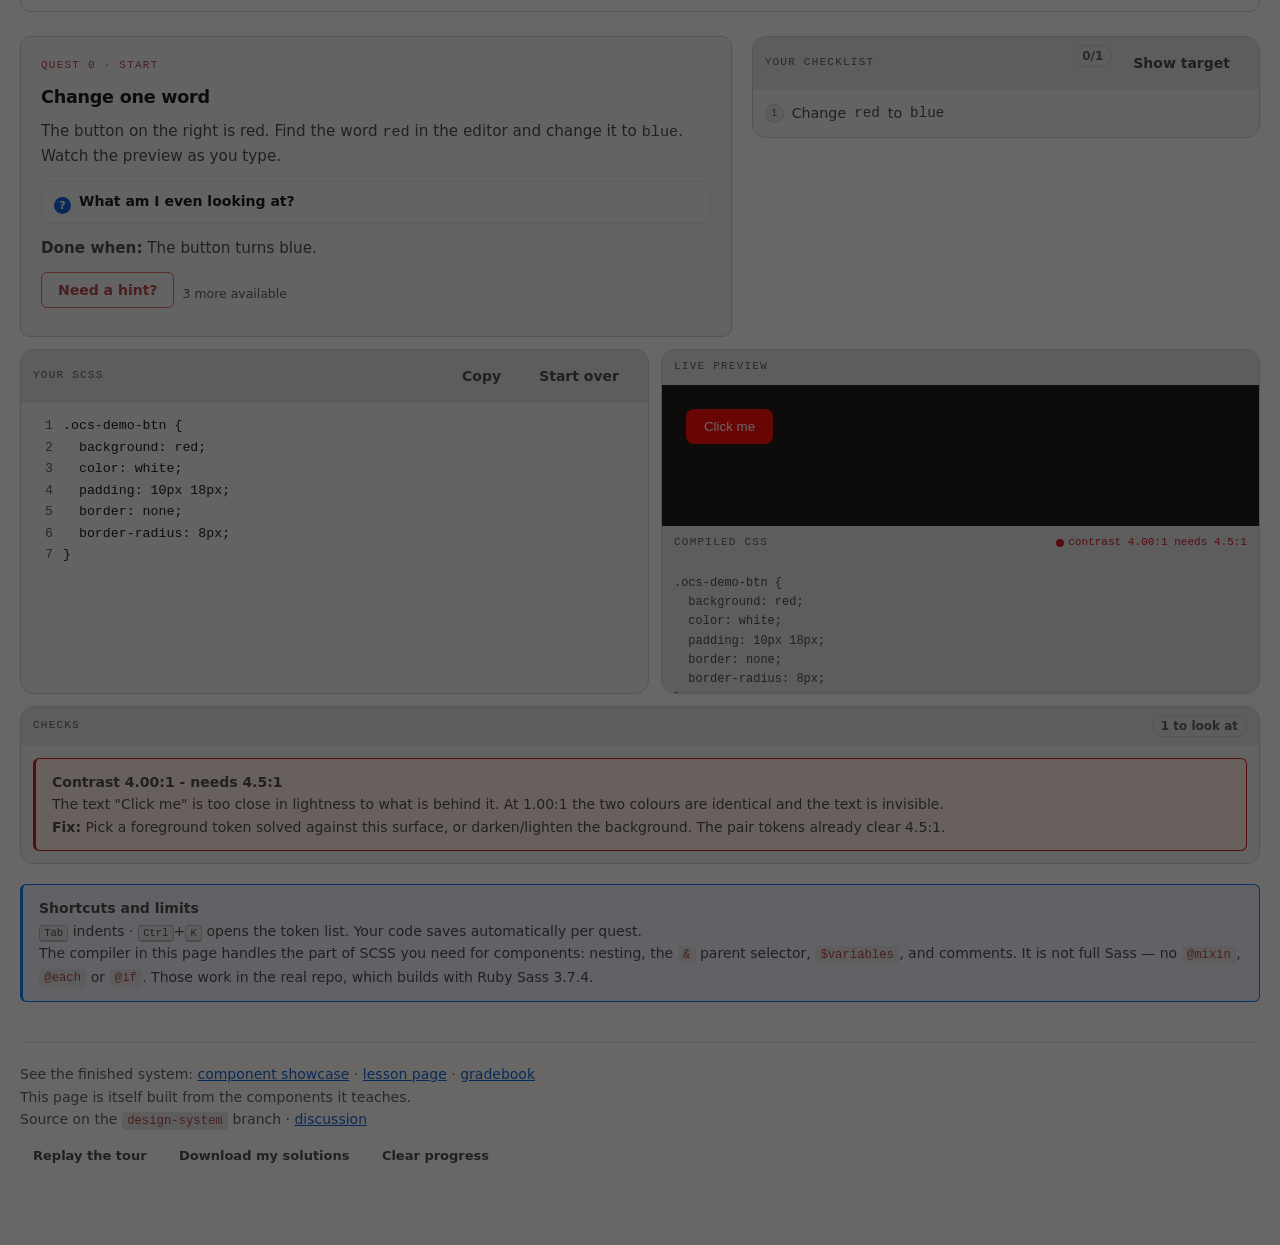
==== commit 83a3d832: "Practice page: match the reference Co-Authored-By: Claude Opus 5 <noreply@anthropic.com>" ====
--- a/learn.html
+++ b/learn.html
@@ -2984,7 +2984,7 @@
 
 body {
   margin: 0;
-  background: var(--ocs-surface-raised);
+  background: var(--ocs-surface-base);
   color: var(--ocs-text);
   font-family: Inter, system-ui, -apple-system, "Segoe UI", Roboto, "Helvetica Neue", Arial, sans-serif;
   font-size: 1rem;
@@ -3049,12 +3049,14 @@
 }
 
 .hero {
-  padding: 2.5rem 0 1rem;
-  max-width: 62ch;
+  padding: 2rem 0 1.25rem;
+}
+.hero p {
+  max-width: 58ch;
 }
 
 h1 {
-  font-size: clamp(1.85rem, 4.4vw, 2.6rem);
+  font-size: clamp(1.75rem, 3.125vw, 2.25rem);
   font-weight: 700;
   letter-spacing: -0.035em;
   line-height: 1.08;
@@ -3123,17 +3125,16 @@
 }
 
 .chap {
-  padding: 1.5rem;
-  margin-block-end: 1.5rem;
+  padding: 1.25rem;
+  margin-block-end: 1.25rem;
   background: var(--ocs-surface-base);
-  box-shadow: 0 1px 2px rgba(0, 0, 0, 0.3);
 }
 .chap__head {
   display: flex;
   align-items: flex-start;
   justify-content: space-between;
   gap: 1rem;
-  margin-block-end: 1.25rem;
+  margin-block-end: 1rem;
 }
 .chap__id {
   min-width: 0;
@@ -3211,9 +3212,7 @@
   line-height: 1.5;
 }
 .q__gate {
-  margin: 0.75rem 0 0;
-  padding-block-start: 0.75rem;
-  border-block-start: 1px solid var(--ocs-border-subtle);
+  margin: 0.5rem 0 0;
   color: var(--ocs-text-muted);
   font-size: 0.875rem;
 }
@@ -3235,7 +3234,7 @@
   color: #FFFFFF;
 }
 .q__mark--active {
-  background: var(--ocs-accent);
+  background: var(--ocs-warning);
   width: 0.75rem;
   height: 0.75rem;
   margin: 0.375rem;
@@ -3249,9 +3248,19 @@
   background: var(--ocs-success-bg);
 }
 .q--active {
-  border-color: var(--ocs-accent);
-  background: var(--ocs-surface-base);
-  box-shadow: 0 4px 12px rgba(0, 0, 0, 0.35);
+  border-color: var(--ocs-warning-border);
+  background: var(--ocs-warning-bg);
+  box-shadow: 0 1px 2px rgba(0, 0, 0, 0.3);
+}
+.q--active::after {
+  content: "";
+  position: absolute;
+  inset-inline: -1px;
+  inset-block-end: -1px;
+  height: 3px;
+  border-end-start-radius: 10px;
+  border-end-end-radius: 10px;
+  background: var(--ocs-warning);
 }
 .q--locked {
   background: var(--ocs-surface-base);
@@ -3268,6 +3277,20 @@
   box-shadow: 0 4px 12px rgba(0, 0, 0, 0.35);
 }
 
+@supports (background: color-mix(in srgb, red 50%, white)) {
+  .q {
+    background: color-mix(in srgb, var(--ocs-surface-raised) 50%, var(--ocs-surface-base));
+  }
+  .q--done {
+    background: color-mix(in srgb, var(--ocs-success-bg) 70%, var(--ocs-surface-base));
+  }
+  .q--active {
+    background: color-mix(in srgb, var(--ocs-warning-bg) 40%, var(--ocs-surface-base));
+  }
+  .q--locked {
+    background: var(--ocs-surface-base);
+  }
+}
 .brief {
   margin-block-start: 1.25rem;
   padding: 1.25rem;
@@ -4964,11 +4987,15 @@
       const badge = st === 'done'
         ? '<span class="q__mark q__mark--done" aria-hidden="true">&#10003;</span>'
         : st === 'locked'
-          ? '<span class="q__mark q__mark--locked" aria-hidden="true">&#128274;</span>'
+          ? '<span class="q__mark q__mark--locked" aria-hidden="true">'
+            + '<svg width="13" height="13" viewBox="0 0 16 16" fill="none" aria-hidden="true">'
+            + '<rect x="3" y="7" width="10" height="7" rx="1.5" stroke="currentColor" stroke-width="1.6"/>'
+            + '<path d="M5.5 7V5a2.5 2.5 0 0 1 5 0v2" stroke="currentColor" stroke-width="1.6"/>'
+            + '</svg></span>'
           : isOpen ? '<span class="q__mark q__mark--active" aria-hidden="true"></span>' : '';
 
       const foot = st === 'locked' && prev
-        ? `<p class="q__gate">Finish Chapter ${prev.n} &middot; ${prev.name}</p>` : '';
+        ? `<p class="q__gate">Finish Chapter ${prev.n} first</p>` : '';
 
       // The state in words, for anyone who cannot see the tint or the badge.
       const said = st === 'done' ? 'Solved. ' : st === 'locked' ? 'Locked. ' : '';
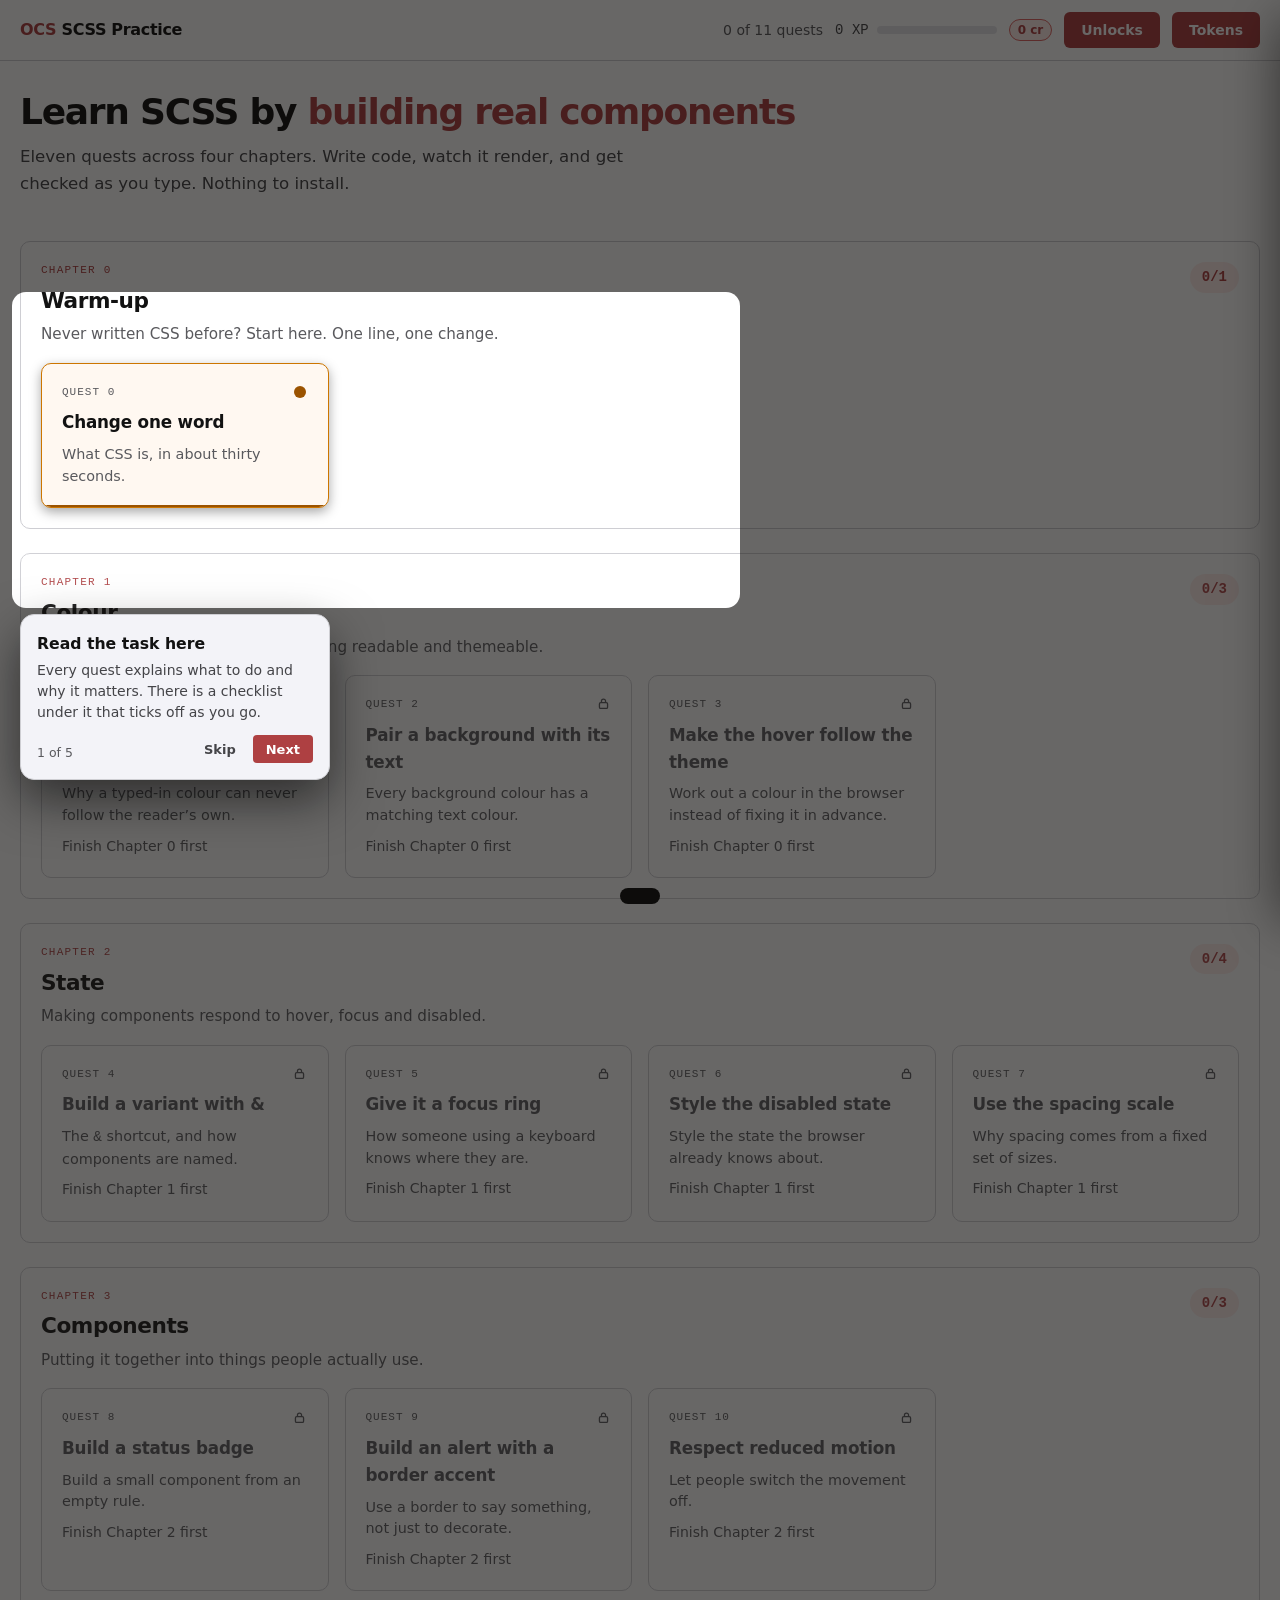
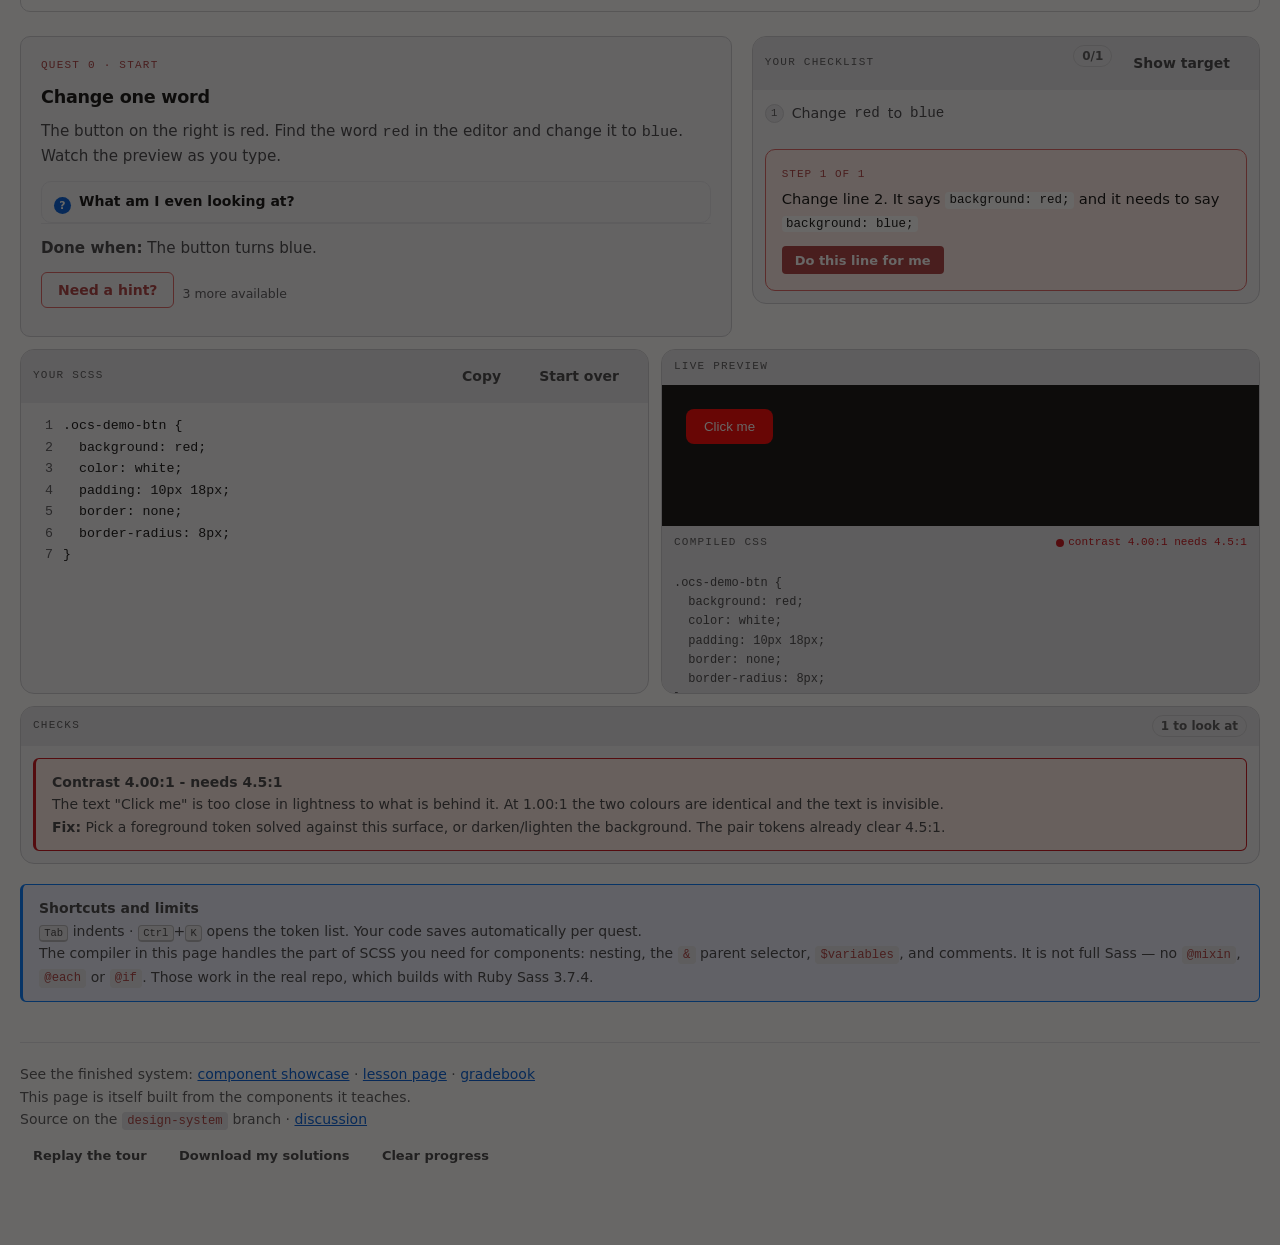
==== commit 8631c1b9: "Practice page: add the coach Co-Authored-By: Claude Opus 5 <noreply@anthropic.com>" ====
--- a/learn.html
+++ b/learn.html
@@ -3544,6 +3544,38 @@
   margin-block-start: 0;
 }
 
+.coach {
+  margin: 0.75rem 0.75rem 0.75rem;
+  padding: 1rem;
+  border: 1px solid var(--ocs-accent-border);
+  border-radius: 10px;
+  background: var(--ocs-accent-bg);
+}
+.coach__h {
+  margin: 0 0 0.25rem;
+  color: var(--ocs-accent);
+  font-family: "Menlo", "Monaco", "Consolas", "Roboto Mono", "Ubuntu Mono", "Liberation Mono", "Courier New", monospace;
+  font-size: 0.69rem;
+  letter-spacing: 0.09em;
+  text-transform: uppercase;
+}
+.coach__b {
+  margin: 0 0 0.75rem;
+  color: var(--ocs-text);
+  font-size: 0.92rem;
+  line-height: 1.55;
+}
+.coach__b code {
+  padding: 0.1em 0.35em;
+  border-radius: 4px;
+  background: var(--ocs-surface-base);
+  font-family: "Menlo", "Monaco", "Consolas", "Roboto Mono", "Ubuntu Mono", "Liberation Mono", "Courier New", monospace;
+  font-size: 0.85em;
+}
+.coach__b:last-child {
+  margin-bottom: 0;
+}
+
 ol.steps {
   list-style: none;
   margin: 0;
@@ -4069,6 +4101,10 @@
         <button class="ocs-btn ocs-btn--ghost" id="targetbtn">Show target</button>
       </span></div>
     <ol class="steps" id="steps"></ol>
+
+    <!-- Always visible, never behind a button. A student who does not know
+         what to do next should not have to work out where to ask. -->
+    <div class="coach" id="coach"></div>
     <div class="targetbox" id="targetbox">
       <div class="ph"><span class="lbl">what it should look like</span></div>
       <div id="targetprev"></div>
@@ -4933,6 +4969,7 @@
   box.innerHTML=e.steps.map((st,i)=>
     `<li class="${done[i]?'on':''}"><span class="tk">${done[i]?'&#10003;':i+1}</span>${st.label}</li>`).join('');
   $('#stepcount').textContent=done.filter(Boolean).length+'/'+e.steps.length;
+  paintCoach();
 }
 
 /* ---------- visual target ---------- */
@@ -5073,6 +5110,104 @@
   editor.focus();syncGutter();run();saveDraft();
 }
 function saveDraft(){drafts[EXERCISES[active].id]=editor.value;store.set('drafts',drafts);}
+
+
+/* ---------- coach --------------------------------------------------------------
+   The page already knows everything a stuck student needs: which steps are
+   ticked, what the checker is complaining about, and the finished code. The
+   coach turns that into one instruction at a time, and will make the change
+   for you if reading it is not enough.
+
+   No API key, no network. An LLM is not what is missing here - the answer is
+   already on the page, it was just never said as a single next action.       */
+
+// The first line where the student's code differs from the finished version,
+// ignoring blank lines and whitespace-only changes.
+function nextDiff(){
+  const e = EXERCISES[active];
+  const cur  = editor.value.split('\n');
+  const want = (e.solution || '').split('\n');
+  const norm = s => s.replace(/\s+/g, ' ').trim();
+
+  for (let i = 0; i < want.length; i++){
+    if (norm(cur[i] ?? '') !== norm(want[i])) {
+      return {line: i + 1, from: cur[i] ?? '', to: want[i]};
+    }
+  }
+  // Same prefix but the student has extra lines at the end.
+  if (cur.length > want.length) return {line: want.length + 1, from: cur[want.length], to: null};
+  return null;
+}
+
+function coachAdvice(){
+  const e = EXERCISES[active];
+  if (progress[e.id]?.done) {
+    return {head: 'This one is done.', body: 'Pick the next quest above, or change the code and watch what happens.'};
+  }
+
+  // Which checklist step is still open? Its label is already written as an
+  // instruction, so it is the clearest thing to say.
+  const {css} = compileScss(editor.value);
+  let worstOk = true;
+  preview.querySelectorAll('*').forEach(el => {
+    const txt = (el.textContent || el.value || '').trim();
+    if (txt && !el.children.length && contrastOf(el) < 4.5) worstOk = false;
+  });
+  const open = e.steps.findIndex(st => { try { return !st.test(editor.value, css, worstOk); } catch { return true; } });
+
+  // The remaining difference from the finished code is the reliable guide, not
+  // the checklist. A quest is only solved when the code also compiles and the
+  // checker is quiet, and the steps can all tick before that is true - the
+  // last version of this stopped offering help at that point and left the
+  // student with an unclosed brace.
+  const d = nextDiff();
+  const head = open < 0 ? 'Nearly there' : `Step ${open + 1} of ${e.steps.length}`;
+
+  if (!d) {
+    return open < 0
+      ? {head: 'Every step is ticked.', body: 'If it has not turned green yet, read the Checks panel under the editor. Something in there is still marked as a problem.'}
+      : {head, body: e.steps[open].label};
+  }
+  if (d.to === null) {
+    return {head, body: `Delete line ${d.line}. It is not part of the answer.`, line: d.line};
+  }
+  if (!d.from.trim()) {
+    return {head, body: `Add this as line ${d.line}: <code>${esc(d.to.trim())}</code>`, line: d.line, apply: true};
+  }
+  return {
+    head,
+    body: `Change line ${d.line}. It says <code>${esc(d.from.trim())}</code> and it needs to say <code>${esc(d.to.trim())}</code>`,
+    line: d.line, apply: true
+  };
+}
+
+function esc(s){
+  return String(s).replace(/[&<>]/g, c => ({'&':'&amp;','<':'&lt;','>':'&gt;'}[c]));
+}
+
+// Apply just the one line the coach is talking about, so a student sees the
+// single change happen rather than the whole answer appearing at once.
+function coachApply(){
+  const d = nextDiff();
+  if (!d) return;
+  const lines = editor.value.split('\n');
+  if (d.to === null) lines.splice(d.line - 1, 1);
+  else lines[d.line - 1] = d.to;
+  editor.value = lines.join('\n');
+  syncGutter(); run(); saveDraft();
+  toast(`Line ${d.line} updated`);
+  paintCoach();
+}
+
+function paintCoach(){
+  const box = $('#coach'); if (!box) return;
+  const a = coachAdvice();
+  box.innerHTML =
+    `<p class="coach__h">${a.head}</p>
+     <p class="coach__b">${a.body}</p>` +
+    (a.apply ? `<button class="ocs-btn ocs-btn--primary ocs-btn--sm" id="coachdo">Do this line for me</button>` : '');
+  const b = $('#coachdo'); if (b) b.onclick = coachApply;
+}
 
 /* ---------- contrast meter ---------- */
 function paintMeter(){
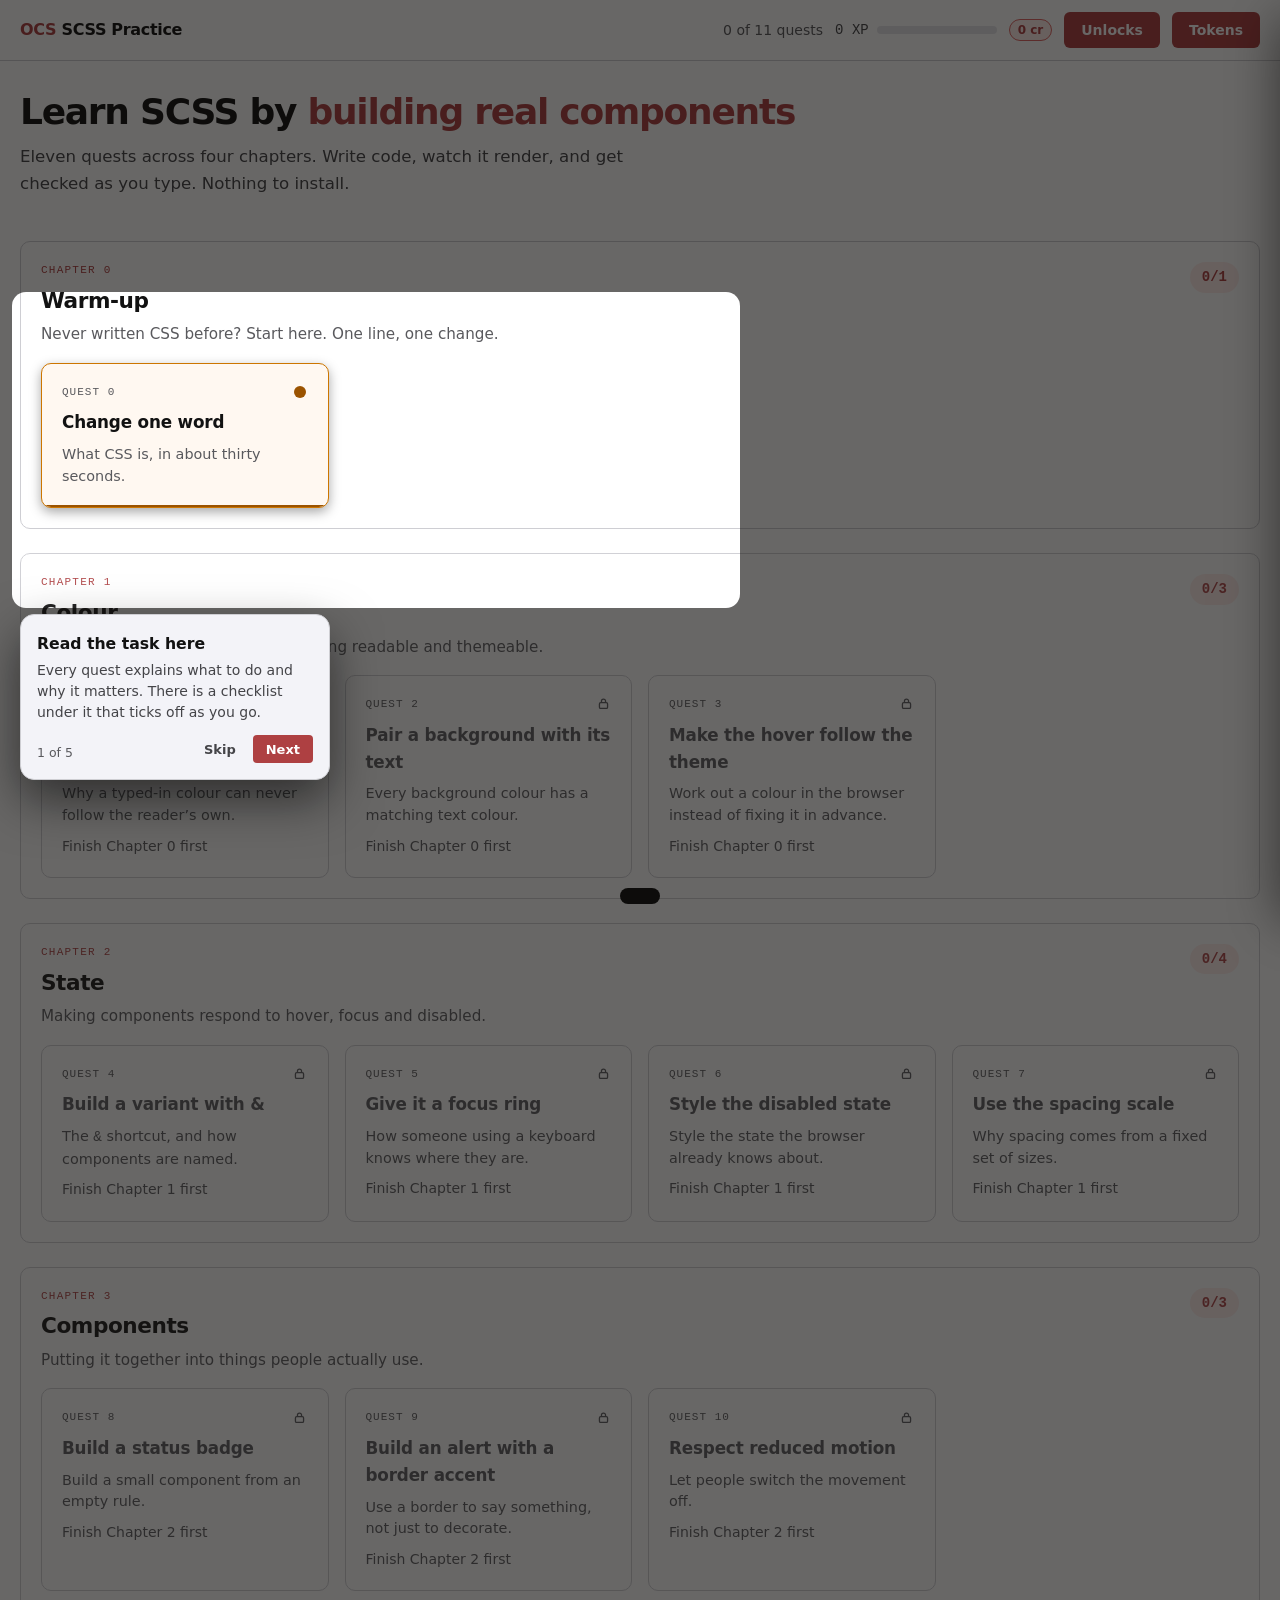
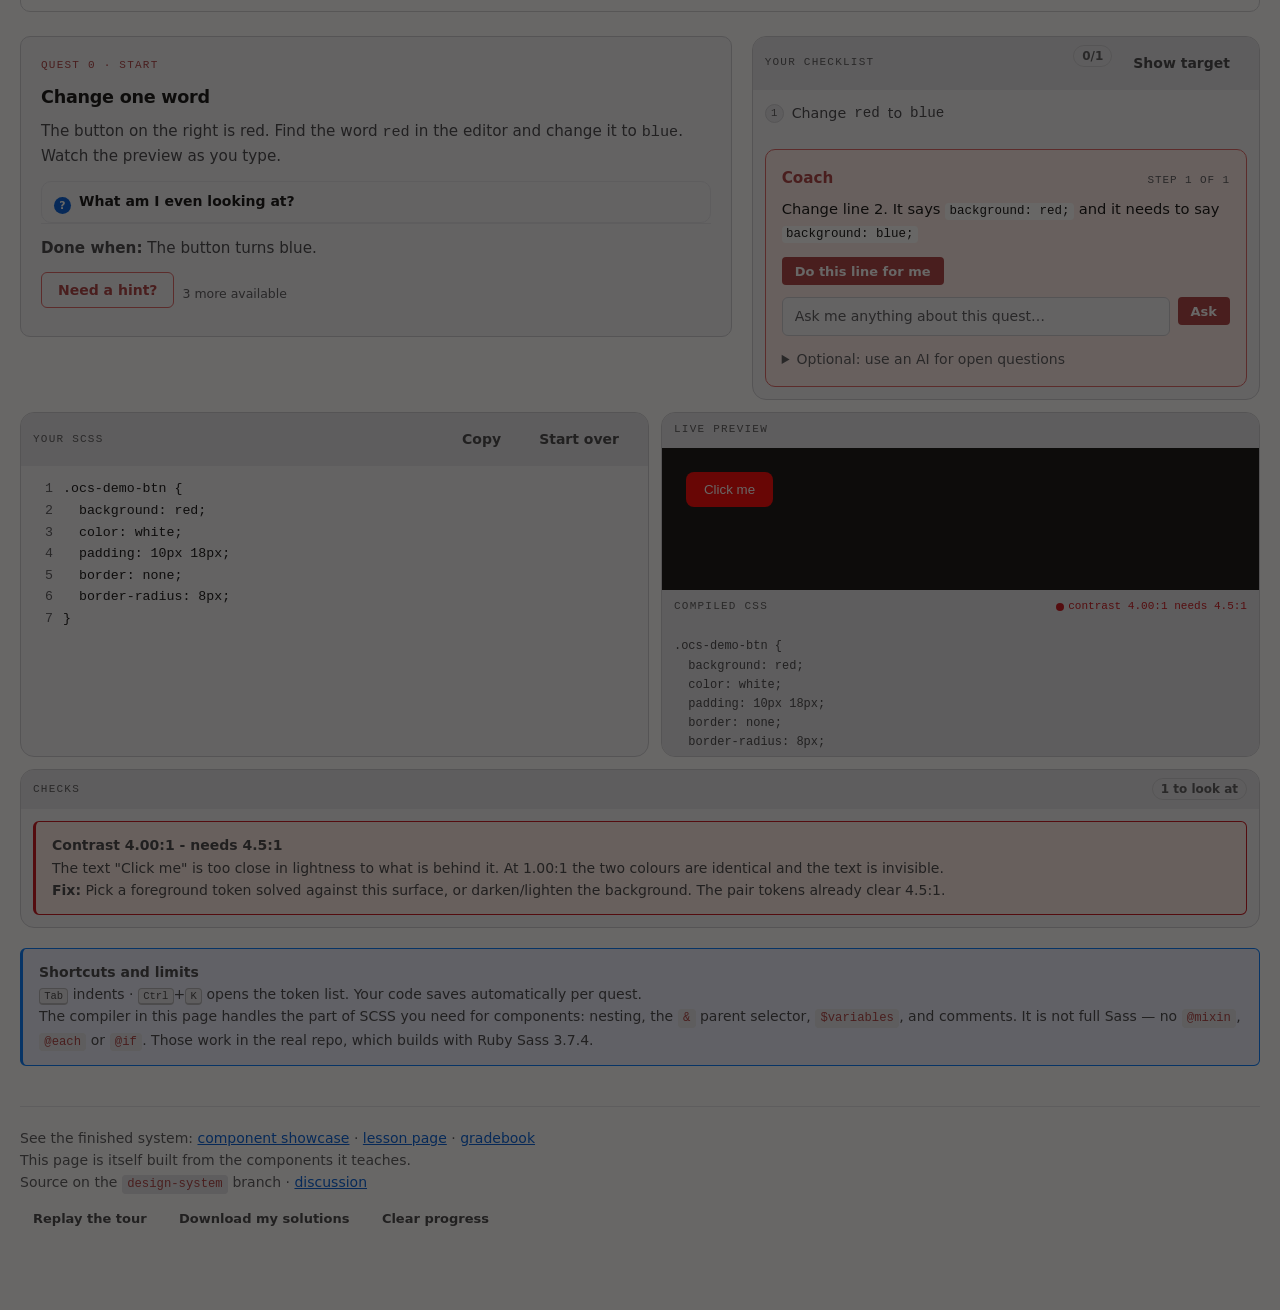
==== commit fb399e88: "Practice page: a coach you can ask questions Co-Authored-By: Claude Opus 5 <noreply@anthropic.com>" ====
--- a/learn.html
+++ b/learn.html
@@ -3462,7 +3462,13 @@
   overflow: hidden;
 }
 textarea:focus-visible {
-  box-shadow: inset 3px 0 0 var(--ocs-accent);
+  outline: 0;
+}
+
+.ed-wrap:focus-within {
+  outline: 2px solid var(--ocs-accent);
+  outline-offset: -2px;
+  border-radius: 6px;
 }
 
 #preview, #targetprev {
@@ -3545,18 +3551,29 @@
 }
 
 .coach {
-  margin: 0.75rem 0.75rem 0.75rem;
+  margin: 0.75rem;
   padding: 1rem;
   border: 1px solid var(--ocs-accent-border);
   border-radius: 10px;
   background: var(--ocs-accent-bg);
 }
-.coach__h {
-  margin: 0 0 0.25rem;
+.coach__top {
+  display: flex;
+  align-items: baseline;
+  gap: 0.5rem;
+  margin-block-end: 0.5rem;
+}
+.coach__name {
   color: var(--ocs-accent);
+  font-weight: 700;
+  font-size: 0.95rem;
+}
+.coach__step {
+  margin-inline-start: auto;
+  color: var(--ocs-text-muted);
   font-family: "Menlo", "Monaco", "Consolas", "Roboto Mono", "Ubuntu Mono", "Liberation Mono", "Courier New", monospace;
   font-size: 0.69rem;
-  letter-spacing: 0.09em;
+  letter-spacing: 0.08em;
   text-transform: uppercase;
 }
 .coach__b {
@@ -3572,8 +3589,76 @@
   font-family: "Menlo", "Monaco", "Consolas", "Roboto Mono", "Ubuntu Mono", "Liberation Mono", "Courier New", monospace;
   font-size: 0.85em;
 }
-.coach__b:last-child {
-  margin-bottom: 0;
+.coach__log {
+  display: flex;
+  flex-direction: column;
+  gap: 0.5rem;
+  max-block-size: 15rem;
+  overflow-y: auto;
+}
+.coach__log:not(:empty) {
+  margin-block: 0.75rem;
+  padding-block-start: 0.75rem;
+  border-block-start: 1px solid var(--ocs-accent-border);
+}
+.coach__msg {
+  padding: 0.5rem 0.75rem;
+  border-radius: 6px;
+  font-size: 0.88rem;
+  line-height: 1.5;
+}
+.coach__msg code {
+  padding: 0.1em 0.3em;
+  border-radius: 4px;
+  background: var(--ocs-surface-raised);
+  font-family: "Menlo", "Monaco", "Consolas", "Roboto Mono", "Ubuntu Mono", "Liberation Mono", "Courier New", monospace;
+  font-size: 0.85em;
+}
+.coach__msg--you {
+  align-self: flex-end;
+  max-inline-size: 85%;
+  background: var(--ocs-accent);
+  color: var(--ocs-accent-contrast);
+}
+.coach__msg--coach {
+  background: var(--ocs-surface-base);
+  color: var(--ocs-text);
+}
+.coach__wait {
+  color: var(--ocs-text-muted);
+  font-style: italic;
+}
+.coach__ask {
+  display: flex;
+  gap: 0.5rem;
+  margin-block-start: 0.75rem;
+}
+.coach__ask .ocs-input {
+  flex: 1 1 auto;
+  min-inline-size: 0;
+}
+.coach__set {
+  margin-block-start: 0.75rem;
+  font-size: 0.875rem;
+  color: var(--ocs-text-muted);
+}
+.coach__set summary {
+  cursor: pointer;
+}
+.coach__set p {
+  margin: 0.5rem 0;
+  line-height: 1.5;
+}
+.coach__setrow {
+  display: flex;
+  gap: 0.5rem;
+}
+.coach__setrow .ocs-input {
+  flex: 1 1 auto;
+  min-inline-size: 0;
+}
+.coach__hintline {
+  margin-block-end: 0 !important;
 }
 
 ol.steps {
@@ -5065,7 +5150,7 @@
       toast('Finish the chapter before this one first');
       return;
     }
-    active = +b.dataset.i; hintLevel = 0; load();
+    active = +b.dataset.i; hintLevel = 0; coachThread = []; load();
     briefEl.scrollIntoView({block:'start', behavior:'smooth'});
   });
 }
@@ -5199,14 +5284,198 @@
   paintCoach();
 }
 
+
+/* ---------- asking the coach ---------------------------------------------------
+   Answers come from what the page already contains: the concept written for
+   every quest, all 78 tokens, the checker's own explanations, and the hints.
+   A question is matched against those by word overlap.
+
+   No key needed. If a student saves a Groq key the coach will send anything it
+   cannot answer there instead of shrugging, but that is the extra, not the
+   floor.                                                                     */
+
+// Words that carry no meaning for matching.
+const STOP = new Set(('a an the is are was were do does did what why how when '
+  + 'i im i\'m me my it its this that of to in on for and or but can cant could '
+  + 'should would there here about with not no yes please help').split(' '));
+
+const words = s => String(s).toLowerCase().replace(/[^a-z0-9\-_ ]/g, ' ')
+  .split(/\s+/).filter(w => w.length > 1 && !STOP.has(w));
+
+// Everything the coach can quote, built once from the lesson content.
+function knowledge(){
+  const out = [];
+  EXERCISES.forEach(e => {
+    out.push({q: `${e.concept.t} ${e.title} ${e.learn}`,
+              a: `<b>${e.concept.t}</b><br>${e.concept.b}`, w: 3});
+    out.push({q: `${e.title} ${e.brief}`, a: `<b>Quest ${e.id}: ${e.title}</b><br>${e.brief}`, w: 1});
+  });
+  TOKENS.forEach(tk => {
+    const name = tk.n.replace('--ocs-', '');
+    out.push({token: name, q: `${name} ${tk.n} ${tk.g} token`,
+              a: `<code>${tk.n}</code> is a ${tk.g.toLowerCase()} token. Its value is <code>${tk.v}</code>.`
+                 + ` Use it as <code>var(${tk.n})</code>.`, w: 2});
+  });
+  // Things a beginner asks that the lessons never define.
+  [['selector what part before the curly brace',
+    'The <b>selector</b> is the bit before the <code>{</code>. It says which things on the page this rule applies to. <code>.ocs-demo-btn</code> means "every element with the class ocs-demo-btn".'],
+   ['property value colon semicolon line inside braces',
+    'Inside the braces you write <b>property: value;</b> one per line. The property is what you are changing, like <code>background</code>. The value is what you are changing it to, like <code>blue</code>. Always end the line with a semicolon.'],
+   ['padding space inside',
+    '<b>padding</b> is space inside an element, between its edge and its text. More padding makes a button bigger and roomier.'],
+   ['margin space outside',
+    '<b>margin</b> is space outside an element, pushing other things away from it.'],
+   ['px rem unit size',
+    '<code>px</code> is a pixel, a fixed size. <code>rem</code> is relative to the reader\'s own text size, so it grows if they have made text bigger. This system uses rem for spacing.'],
+   ['hover',
+    '<code>&:hover</code> styles an element while the mouse is over it. Nothing changes until someone points at it.'],
+   ['contrast readable ratio 4.5',
+    'Contrast is how different two colours are. Text needs a ratio of at least <b>4.5:1</b> against its background to be readable. The number under the preview tells you where you are.'],
+   ['nesting nested inside indent scss',
+    'In SCSS you can put one rule inside another. The inner one only applies inside the outer one. That is nesting, and it is the main thing SCSS adds to CSS.'],
+   ['save saved progress lost',
+    'Your code saves by itself, per quest, in this browser. Closing the tab will not lose it.'],
+   ['stuck lost dont know understand confused',
+    null],
+  ].forEach(([q, a]) => out.push({q, a, w: 5, faq: true}));
+  return out;
+}
+let KB = null;
+
+function answerLocally(question){
+  KB = KB || knowledge();
+
+  // The intent checks run BEFORE the empty-words guard below. "what do i do"
+  // is entirely stop words, so the guard used to reject the single most likely
+  // question on the page.
+  //
+  // Only FIRST-PERSON stuck phrasing routes to the next action. Matching a bare
+  // "what.*do" sent "what does the selector do" here instead of to its
+  // definition.
+  if (/\b(i'?m |i am )?(stuck|lost|confused)\b|what (do|should) i do|where do i (start|begin)|help me|i don'?t know what/i.test(question)) {
+    const a = coachAdvice();
+    return `${a.body}` + (a.apply ? ' Use the button above and I will do it for you.' : '');
+  }
+  // "why is it not working" reads the checker.
+  if (/wrong|not work|broken|fail|error|red|why.*(not|isn)/i.test(question)) {
+    const bad = (lastNotes || []).filter(n => n.level !== 'pass');
+    if (bad.length) return `<b>${bad[0].title}</b><br>${bad[0].why}<br><b>Fix:</b> ${bad[0].fix}`;
+    return 'Nothing is flagged right now. The Checks panel under the editor is empty, so keep going.';
+  }
+
+  const qw = words(question);
+  if (!qw.length) return null;
+
+  const named = question.match(/--ocs-[a-z0-9-]+/)?.[0] || null;
+  let best = null;
+  for (const item of KB) {
+    if (!item.a) continue;
+    const iw = new Set(words(item.q));
+    let score = 0;
+    qw.forEach(w => { if (iw.has(w)) score += item.w; });
+
+    if (item.token) {
+      // A token entry only competes when the question actually names it.
+      // Otherwise 78 of them drown out the one hand-written answer.
+      if (named && item.q.includes(named)) score += 20;
+      else if (!qw.includes(item.token)) continue;
+    }
+    if (score && (!best || score > best.score)) best = {score, a: item.a};
+  }
+  return best && best.score >= 3 ? best.a : null;
+}
+
+async function askGroq(question){
+  const key = store.get('groqKey', '');
+  if (!key) return null;
+  const e = EXERCISES[active];
+  const sys = 'You help a beginner learning CSS and SCSS. Answer in at most three short '
+    + 'sentences. One idea per sentence. No jargon unless you define it in the same sentence.';
+  const ctx = `The student is on a quest called "${e.title}". The task is: ${e.brief.replace(/<[^>]+>/g,'')}. `
+    + `Their code right now is:\n${editor.value}`;
+  try {
+    const r = await fetch('https://api.groq.com/openai/v1/chat/completions', {
+      method: 'POST',
+      headers: {'Content-Type': 'application/json', 'Authorization': 'Bearer ' + key},
+      body: JSON.stringify({model: 'llama-3.3-70b-versatile', max_tokens: 220, temperature: 0.3,
+        messages: [{role: 'system', content: sys},
+                   {role: 'user', content: ctx + '\n\nQuestion: ' + question}]})
+    });
+    if (!r.ok) return `That key was refused (HTTP ${r.status}). Check it in Settings below.`;
+    const j = await r.json();
+    return (j.choices?.[0]?.message?.content || '').replace(/</g, '&lt;').replace(/\n/g, '<br>');
+  } catch { return 'Could not reach Groq. You may be offline.'; }
+}
+
+// The thread lives here, not in the DOM. paintCoach() rebuilds the panel on
+// every keystroke, and reading the messages back out of the element it is about
+// to replace dropped whichever one arrived mid-repaint.
+let coachThread = [];
+
+function renderThread(){
+  const log = $('#coachlog'); if (!log) return;
+  log.innerHTML = coachThread
+    .map(m => `<div class="coach__msg coach__msg--${m.who}">${m.html}</div>`).join('');
+  log.scrollTop = log.scrollHeight;
+}
+
+function pushAsk(who, html){
+  coachThread.push({who, html});
+  renderThread();
+}
+
+async function coachAsk(){
+  const box = $('#coachq'); const q = box.value.trim();
+  if (!q) return;
+  pushAsk('you', esc(q));
+  box.value = '';
+  const local = answerLocally(q);
+  if (local) { pushAsk('coach', local); return; }
+  pushAsk('coach', '<span class="coach__wait">Thinking…</span>');
+  const g = await askGroq(q);
+  coachThread.pop();
+  pushAsk('coach', g || 'I do not know that one. Try the hint button on the left, or ask '
+    + 'your question with the name of the thing in it, like "what is --ocs-accent".');
+}
+
 function paintCoach(){
   const box = $('#coach'); if (!box) return;
   const a = coachAdvice();
-  box.innerHTML =
-    `<p class="coach__h">${a.head}</p>
-     <p class="coach__b">${a.body}</p>` +
-    (a.apply ? `<button class="ocs-btn ocs-btn--primary ocs-btn--sm" id="coachdo">Do this line for me</button>` : '');
+
+
+  box.innerHTML = `
+    <div class="coach__top">
+      <span class="coach__name">Coach</span>
+      <span class="coach__step">${a.head}</span>
+    </div>
+    <p class="coach__b">${a.body}</p>
+    ${a.apply ? '<button class="ocs-btn ocs-btn--primary ocs-btn--sm" id="coachdo">Do this line for me</button>' : ''}
+    <div class="coach__log" id="coachlog"></div>
+    <form class="coach__ask" id="coachform">
+      <input class="ocs-input" id="coachq" placeholder="Ask me anything about this quest…"
+             aria-label="Ask the coach a question" autocomplete="off">
+      <button class="ocs-btn ocs-btn--primary ocs-btn--sm" type="submit">Ask</button>
+    </form>
+    <details class="coach__set">
+      <summary>Optional: use an AI for open questions</summary>
+      <p>The coach answers from this page on its own. Paste a free Groq key and it
+         can also answer anything else you ask. The key stays in this browser.</p>
+      <div class="coach__setrow">
+        <input class="ocs-input" id="groqkey" type="password" placeholder="gsk_…"
+               aria-label="Groq API key" autocomplete="off">
+        <button class="ocs-btn ocs-btn--secondary ocs-btn--sm" id="groqsave" type="button">Save</button>
+      </div>
+      <p class="coach__hintline">Get one free at console.groq.com/keys</p>
+    </details>`;
+
+  renderThread();
   const b = $('#coachdo'); if (b) b.onclick = coachApply;
+  $('#coachform').onsubmit = ev => { ev.preventDefault(); coachAsk(); };
+  const k = $('#groqkey'); if (k) k.value = store.get('groqKey', '');
+  $('#groqsave').onclick = () => {
+    store.set('groqKey', $('#groqkey').value.trim());
+    toast($('#groqkey').value.trim() ? 'Key saved in this browser' : 'Key cleared');
+  };
 }
 
 /* ---------- contrast meter ---------- */
@@ -5555,11 +5824,113 @@
 let t;
 editor.addEventListener('input',()=>{syncGutter();clearTimeout(t);
   t=setTimeout(()=>{run();saveDraft();},250);});
-editor.addEventListener('keydown',ev=>{
-  if(ev.key==='Tab'){ev.preventDefault();
-    const s=editor.selectionStart;
-    editor.value=editor.value.slice(0,s)+'  '+editor.value.slice(editor.selectionEnd);
-    editor.selectionStart=editor.selectionEnd=s+2;syncGutter();run();}
+/* ---------- editor keys ---------------------------------------------------------
+   A plain <textarea> puts the caret at column 0 on every Enter, so the second
+   line of a rule starts at the left edge and a beginner is fighting the box
+   instead of learning CSS. This adds the handful of behaviours an editor is
+   expected to have.
+
+   Every edit goes through execCommand('insertText') where it can. It is
+   deprecated, but it is the only way to change a textarea and keep the
+   browser's own undo stack, and Ctrl+Z working matters more here than
+   avoiding a deprecated call. Direct assignment is the fallback.           */
+
+const INDENT = '  ';
+
+function edit(text, selStart, selEnd){
+  editor.focus();
+  if (selStart !== undefined) editor.setSelectionRange(selStart, selEnd ?? selStart);
+  let ok = false;
+  try { ok = document.execCommand('insertText', false, text); } catch { ok = false; }
+  if (!ok) {
+    const s = editor.selectionStart, e = editor.selectionEnd;
+    editor.value = editor.value.slice(0, s) + text + editor.value.slice(e);
+    editor.setSelectionRange(s + text.length, s + text.length);
+  }
+  syncGutter();
+  editor.dispatchEvent(new Event('input', {bubbles: true}));
+}
+
+const lineStart = pos => editor.value.lastIndexOf('\n', pos - 1) + 1;
+const indentOf  = line => (line.match(/^[ \t]*/) || [''])[0];
+
+editor.addEventListener('keydown', ev => {
+  const v = editor.value, s = editor.selectionStart, e = editor.selectionEnd;
+  const ls = lineStart(s);
+  const lineSoFar = v.slice(ls, s);
+  const pad = indentOf(v.slice(ls, v.indexOf('\n', ls) < 0 ? v.length : v.indexOf('\n', ls)));
+
+  // --- Enter: keep this line's indent; go one deeper after an opening brace --
+  if (ev.key === 'Enter' && !ev.shiftKey) {
+    ev.preventDefault();
+    const before = v.slice(0, s).trimEnd().slice(-1);
+    const after  = v.slice(e).trimStart().slice(0, 1);
+    const deeper = before === '{';
+    const inner  = pad + (deeper ? INDENT : '');
+
+    // Enter between { and } opens a room: an indented blank line with the
+    // closing brace put back underneath it.
+    if (deeper && after === '}') {
+      edit('\n' + inner + '\n' + pad);
+      const caret = s + 1 + inner.length;
+      editor.setSelectionRange(caret, caret);
+      syncGutter();
+      return;
+    }
+    edit('\n' + inner);
+    return;
+  }
+
+  // --- Tab / Shift+Tab -------------------------------------------------------
+  if (ev.key === 'Tab') {
+    ev.preventDefault();
+    const multi = v.slice(s, e).includes('\n');
+
+    if (!multi && !ev.shiftKey) { edit(INDENT); return; }
+
+    // Whole-line indent or dedent across the selection.
+    const from = lineStart(s);
+    const to   = v.indexOf('\n', e) < 0 ? v.length : v.indexOf('\n', e);
+    const block = v.slice(from, to);
+    const out = block.split('\n').map(l =>
+      ev.shiftKey ? l.replace(new RegExp('^' + INDENT), '') : INDENT + l).join('\n');
+    edit(out, from, to);
+    editor.setSelectionRange(from, from + out.length);
+    syncGutter();
+    return;
+  }
+
+  // --- typing } on a blank line lines it up with its opener -------------------
+  if (ev.key === '}' && /^[ \t]+$/.test(lineSoFar)) {
+    ev.preventDefault();
+    const outdented = lineSoFar.slice(0, Math.max(0, lineSoFar.length - INDENT.length));
+    edit(outdented + '}', ls, s);
+    return;
+  }
+
+  // --- { closes itself, so a rule can never be left open by accident ----------
+  if (ev.key === '{' && s === e) {
+    ev.preventDefault();
+    edit('{}');
+    const caret = editor.selectionStart - 1;
+    editor.setSelectionRange(caret, caret);
+    return;
+  }
+
+  // --- typing } where one already sits just steps over it ---------------------
+  if (ev.key === '}' && s === e && v[s] === '}') {
+    ev.preventDefault();
+    editor.setSelectionRange(s + 1, s + 1);
+    return;
+  }
+
+  // --- Backspace inside pure indentation removes a whole level ----------------
+  if (ev.key === 'Backspace' && s === e && s > ls && /^[ \t]+$/.test(lineSoFar)
+      && lineSoFar.endsWith(INDENT)) {
+    ev.preventDefault();
+    edit('', s - INDENT.length, s);
+    return;
+  }
 });
 document.addEventListener('keydown',ev=>{
   if((ev.metaKey||ev.ctrlKey)&&ev.key==='Enter'){ev.preventDefault();grade();}
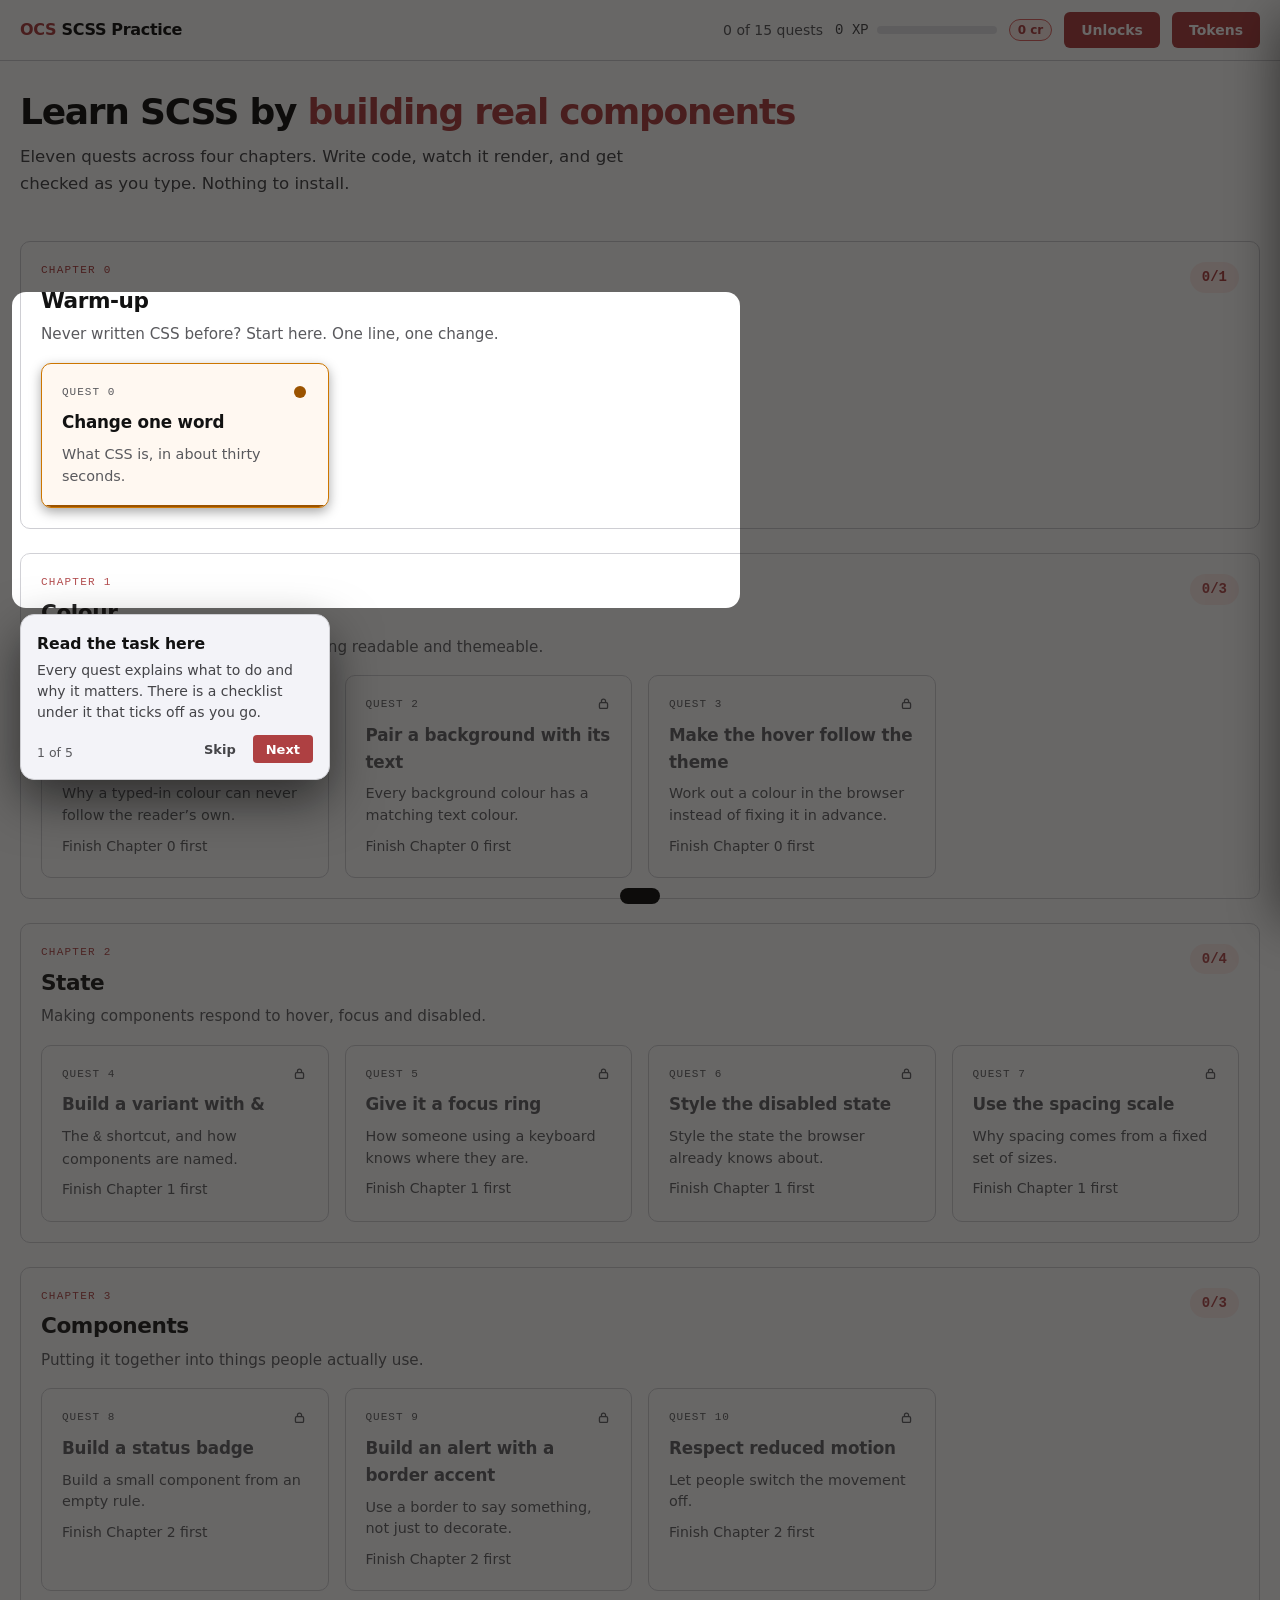
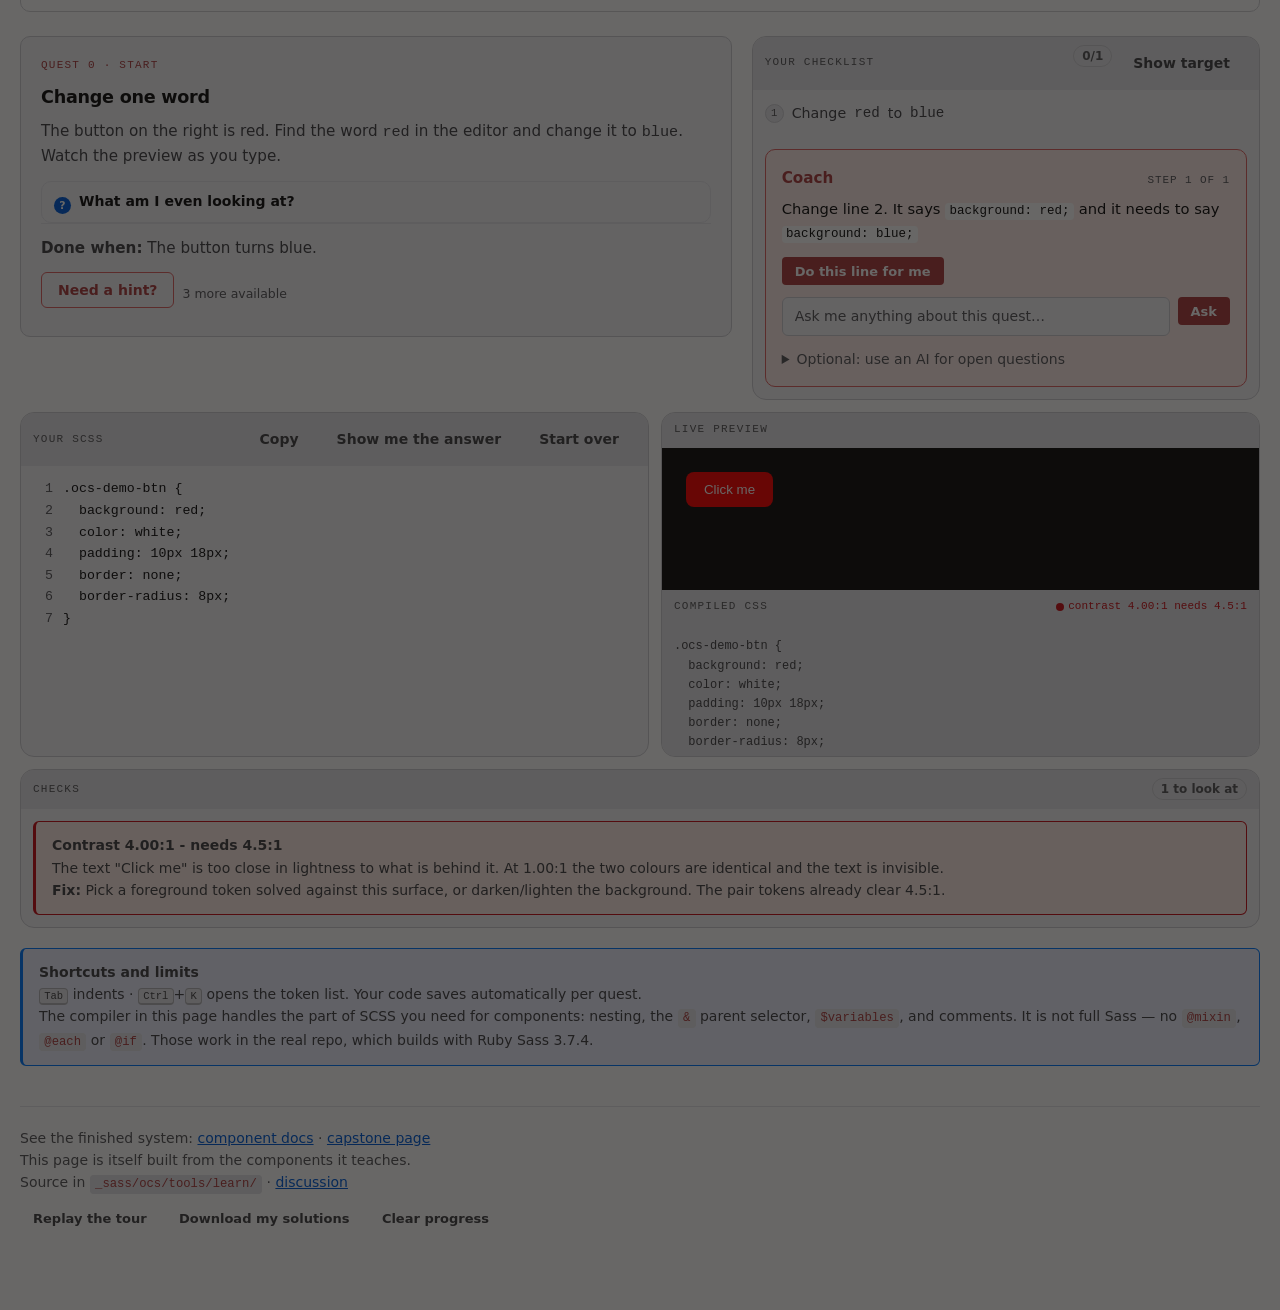
==== commit 7cfc5b09: "Update the practice page demo with the working unlocks The live demo is served from this branch, not" ====
--- a/learn.html
+++ b/learn.html
@@ -1,3 +1,4 @@
+<!-- Built by _sass/ocs/tools/learn/build.py from the parts in that folder. Edit the parts, not this file. -->
 <!doctype html>
 <html lang="en"><head>
 <meta charset="utf-8">
@@ -125,10 +126,6 @@
   --ocs-border: #CECED3;
   --ocs-border-strong: #B6B6BA;
   --ocs-border-subtle: #E5E5E9;
-  --ocs-shadow-sm: 0 1px 2px rgba(18, 18, 18, 0.06);
-  --ocs-shadow-md: 0 1px 3px rgba(18, 18, 18, 0.08), 0 4px 12px rgba(18, 18, 18, 0.05);
-  --ocs-shadow-lg: 0 2px 6px rgba(18, 18, 18, 0.08), 0 12px 28px rgba(18, 18, 18, 0.07);
-  --ocs-shadow-xl: 0 4px 10px rgba(18, 18, 18, 0.10), 0 24px 48px rgba(18, 18, 18, 0.09);
   --ocs-brand: #AE4042;
   --ocs-brand-border: #DF6564;
   --ocs-brand-bg: #FFEDEB;
@@ -816,7 +813,6 @@
   padding-inline: 0;
 }
 .ocs-card--interactive {
-  padding: 1rem;
   text-align: start;
   text-decoration: none;
   cursor: pointer;
@@ -2011,820 +2007,6 @@
   inset-block-start: calc(100% + 0.5rem);
 }
 
-.ocs-chat {
-  display: flex;
-  flex-direction: column;
-  min-width: 0;
-  border: 1px solid var(--ocs-border);
-  border-radius: 14px;
-  background: var(--ocs-surface-raised);
-  color: var(--ocs-text);
-  font-family: var(--ocs-font-sans);
-  overflow: hidden;
-}
-.ocs-chat__header {
-  display: flex;
-  align-items: flex-start;
-  justify-content: space-between;
-  gap: 1rem;
-  padding: 1rem 1.25rem;
-  border-bottom: 1px solid var(--ocs-border-subtle);
-}
-.ocs-chat__heading {
-  display: flex;
-  align-items: flex-start;
-  gap: 0.75rem;
-  min-width: 0;
-}
-.ocs-chat__heading-text {
-  min-width: 0;
-}
-.ocs-chat__icon {
-  flex: 0 0 auto;
-  display: inline-flex;
-  align-items: center;
-  justify-content: center;
-  width: 2.25rem;
-  height: 2.25rem;
-  border-radius: 10px;
-  background: var(--ocs-accent);
-  color: var(--ocs-accent-contrast);
-  font-size: 0.875rem;
-  font-weight: 700;
-}
-.ocs-chat__title.ocs-chat__title {
-  display: block;
-  margin: 0;
-  padding: 0;
-  border-bottom: 0;
-  color: var(--ocs-text);
-  font-size: 1.25rem;
-  font-weight: 600;
-  line-height: 1.4;
-}
-.ocs-chat__subtitle {
-  margin: 0.25rem 0 0;
-  color: var(--ocs-text-muted);
-  font-size: 0.875rem;
-  line-height: 1.5;
-}
-.ocs-chat__status {
-  flex: 0 0 auto;
-  display: inline-flex;
-  align-items: center;
-  gap: 0.5rem;
-  padding: 0.25rem 0.75rem;
-  border: 1px solid var(--ocs-border);
-  border-radius: 999px;
-  background: var(--ocs-surface-base);
-  color: var(--ocs-text-muted);
-  font-size: 0.6875rem;
-  font-weight: 500;
-  white-space: nowrap;
-}
-.ocs-chat__status--live {
-  border-color: var(--ocs-success-border);
-  color: var(--ocs-success);
-}
-.ocs-chat__status--preview {
-  border-color: var(--ocs-warning-border);
-  color: var(--ocs-warning);
-}
-.ocs-chat__status--error {
-  border-color: var(--ocs-danger-border);
-  color: var(--ocs-danger);
-}
-.ocs-chat__status-dot {
-  flex: 0 0 auto;
-  width: 0.375rem;
-  height: 0.375rem;
-  border-radius: 999px;
-  background: currentcolor;
-}
-.ocs-chat__status-label {
-  color: inherit;
-  white-space: nowrap;
-}
-.ocs-chat__body {
-  display: flex;
-  flex-direction: column;
-  min-height: 0;
-  padding: 1rem 1.25rem;
-}
-.ocs-chat__log {
-  flex: 1 1 auto;
-  min-height: 10rem;
-  max-height: 26rem;
-  overflow-y: auto;
-  overscroll-behavior: contain;
-  scrollbar-width: thin;
-  scrollbar-color: var(--ocs-border) transparent;
-}
-.ocs-chat__log::-webkit-scrollbar {
-  width: 0.5rem;
-}
-.ocs-chat__log::-webkit-scrollbar-thumb {
-  background: var(--ocs-border);
-  border-radius: 4px;
-}
-.ocs-chat__day {
-  display: flex;
-  align-items: center;
-  gap: 0.75rem;
-  margin: 1rem 0 0.75rem;
-  color: var(--ocs-text-muted);
-  font-size: 0.6875rem;
-  font-weight: 600;
-  letter-spacing: 0.08em;
-  text-transform: uppercase;
-}
-.ocs-chat__day:first-child {
-  margin-top: 0;
-}
-.ocs-chat__day::before, .ocs-chat__day::after {
-  content: "";
-  flex: 1 1 auto;
-  height: 1px;
-  background: var(--ocs-border-subtle);
-}
-.ocs-chat__msg {
-  display: flex;
-  align-items: flex-start;
-  gap: 0.75rem;
-  padding: 0.5rem 0;
-}
-.ocs-chat__msg--continued {
-  padding-top: 0;
-}
-.ocs-chat__msg--continued .ocs-chat__avatar {
-  display: none;
-}
-.ocs-chat__msg--continued .ocs-chat__meta {
-  display: none;
-}
-.ocs-chat__msg--continued .ocs-chat__main {
-  margin-inline-start: calc(2.5rem + 0.75rem);
-  padding-inline-start: 0.75rem;
-  border-inline-start: 2px solid var(--ocs-border-subtle);
-}
-.ocs-chat__avatar {
-  flex: 0 0 auto;
-  display: inline-flex;
-  align-items: center;
-  justify-content: center;
-  width: 2.5rem;
-  height: 2.5rem;
-  border-radius: 999px;
-  background: var(--ocs-surface-elevated);
-  color: #FFFFFF;
-  font-size: 0.875rem;
-  font-weight: 600;
-  line-height: 1;
-  letter-spacing: 0.02em;
-  text-transform: uppercase;
-  user-select: none;
-}
-.ocs-chat__avatar--tint-1 {
-  background: #73674E;
-}
-.ocs-chat__avatar--tint-2 {
-  background: #566E59;
-}
-.ocs-chat__avatar--tint-3 {
-  background: #426F73;
-}
-.ocs-chat__avatar--tint-4 {
-  background: #566A82;
-}
-.ocs-chat__avatar--tint-5 {
-  background: #786177;
-}
-.ocs-chat__main {
-  flex: 1 1 auto;
-  min-width: 0;
-}
-.ocs-chat__meta {
-  display: flex;
-  align-items: baseline;
-  gap: 0.5rem;
-  margin-bottom: 0.25rem;
-}
-.ocs-chat__sender {
-  color: var(--ocs-text);
-  font-size: 1rem;
-  font-weight: 600;
-}
-.ocs-chat__time {
-  color: var(--ocs-text-muted);
-  font-family: var(--ocs-font-mono);
-  font-size: 0.875rem;
-  font-variant-numeric: tabular-nums;
-}
-.ocs-chat__text {
-  display: block;
-  color: var(--ocs-text-secondary);
-  font-size: 1rem;
-  line-height: 1.6;
-  white-space: pre-wrap;
-  overflow-wrap: anywhere;
-}
-.ocs-chat__text a {
-  color: var(--ocs-info);
-  text-decoration: underline;
-  text-underline-offset: 0.125em;
-}
-.ocs-chat__text a:hover {
-  color: var(--ocs-info-border);
-}
-.ocs-chat__msg--self .ocs-chat__avatar {
-  background: #BA4C4C;
-}
-.ocs-chat__msg--self .ocs-chat__text {
-  color: var(--ocs-text);
-}
-.ocs-chat__unfurl {
-  display: flex;
-  gap: 0.75rem;
-  margin-top: 0.5rem;
-  padding: 0.75rem;
-  max-width: 30rem;
-  border: 1px solid var(--ocs-border-subtle);
-  border-radius: 10px;
-  background: var(--ocs-surface-base);
-  color: inherit;
-  text-decoration: none;
-  transition: border-color 180ms cubic-bezier(0.2, 0, 0, 1), background 180ms cubic-bezier(0.2, 0, 0, 1);
-}
-.ocs-chat__unfurl:hover {
-  border-color: var(--ocs-accent-border);
-  background: var(--ocs-accent-bg);
-}
-.ocs-chat__unfurl-thumb {
-  flex: 0 0 auto;
-  display: flex;
-  align-items: center;
-  justify-content: center;
-  width: 4rem;
-  height: 4rem;
-  overflow: hidden;
-  border-radius: 6px;
-  background: var(--ocs-accent-bg);
-  color: var(--ocs-accent);
-  font-size: 1rem;
-}
-.ocs-chat__unfurl-thumb img {
-  width: 100%;
-  height: 100%;
-  object-fit: cover;
-  display: block;
-}
-.ocs-chat__unfurl-body {
-  display: flex;
-  flex-direction: column;
-  justify-content: center;
-  gap: 0.25rem;
-  min-width: 0;
-}
-.ocs-chat__unfurl-site {
-  color: var(--ocs-text-muted);
-  font-size: 0.6875rem;
-  letter-spacing: 0.06em;
-  text-transform: uppercase;
-}
-.ocs-chat__unfurl-title {
-  color: var(--ocs-text);
-  font-size: 0.875rem;
-  font-weight: 600;
-  overflow: hidden;
-  text-overflow: ellipsis;
-  white-space: nowrap;
-}
-.ocs-chat__unfurl-desc {
-  color: var(--ocs-text-muted);
-  font-size: 0.875rem;
-  line-height: 1.5;
-  display: -webkit-box;
-  -webkit-line-clamp: 2;
-  line-clamp: 2;
-  -webkit-box-orient: vertical;
-  overflow: hidden;
-}
-.ocs-chat__system {
-  margin: 0.75rem 0;
-  color: var(--ocs-text-muted);
-  font-size: 0.875rem;
-  font-style: italic;
-  text-align: center;
-}
-.ocs-chat__empty {
-  display: flex;
-  flex-direction: column;
-  align-items: center;
-  justify-content: center;
-  gap: 0.25rem;
-  min-height: 8rem;
-  padding: 1rem;
-  text-align: center;
-}
-.ocs-chat__empty i, .ocs-chat__empty svg {
-  margin-bottom: 0.25rem;
-  color: var(--ocs-text-muted);
-  font-size: 1.5rem;
-  opacity: 0.6;
-}
-.ocs-chat__empty-title {
-  margin: 0;
-  color: var(--ocs-text);
-  font-size: 1rem;
-  font-weight: 600;
-}
-.ocs-chat__empty-hint {
-  color: var(--ocs-text-muted);
-  font-size: 0.875rem;
-}
-.ocs-chat__banner {
-  display: flex;
-  align-items: center;
-  justify-content: space-between;
-  gap: 0.75rem;
-  margin-bottom: 0.75rem;
-  padding: 0.5rem 0.75rem;
-  border: 1px solid var(--ocs-border);
-  border-radius: 6px;
-  font-size: 0.875rem;
-  line-height: 1.5;
-}
-.ocs-chat__banner--warning {
-  border-color: var(--ocs-warning-border);
-  background: var(--ocs-warning-bg);
-  color: var(--ocs-warning);
-}
-.ocs-chat__banner--accent {
-  border-color: var(--ocs-accent-border);
-  background: var(--ocs-accent-bg);
-  color: var(--ocs-text);
-}
-.ocs-chat__banner[hidden] {
-  display: none;
-}
-.ocs-chat__banner-text {
-  display: flex;
-  align-items: flex-start;
-  gap: 0.5rem;
-  min-width: 0;
-}
-.ocs-chat__banner-text i, .ocs-chat__banner-text svg {
-  flex: 0 0 auto;
-  margin-top: 0.125rem;
-}
-.ocs-chat__composer {
-  display: flex;
-  align-items: center;
-  gap: 0.75rem;
-  margin-top: 1rem;
-  padding-top: 1rem;
-  border-top: 1px solid var(--ocs-border-subtle);
-}
-.ocs-chat__composer .ocs-input {
-  flex: 1 1 auto;
-  min-width: 0;
-}
-.ocs-chat__composer .ocs-btn {
-  flex: 0 0 auto;
-}
-
-.ocs-chat--compact {
-  border-radius: 10px;
-}
-.ocs-chat--compact .ocs-chat__body {
-  padding: 0.75rem 1rem;
-}
-.ocs-chat--compact .ocs-chat__log {
-  min-height: 8rem;
-  max-height: 16rem;
-}
-.ocs-chat--compact .ocs-chat__avatar {
-  width: 1.75rem;
-  height: 1.75rem;
-  font-size: 0.6875rem;
-}
-.ocs-chat--compact .ocs-chat__msg--continued .ocs-chat__main {
-  margin-inline-start: calc(1.75rem + 0.75rem);
-}
-.ocs-chat--compact .ocs-chat__sender,
-.ocs-chat--compact .ocs-chat__text {
-  font-size: 0.875rem;
-}
-.ocs-chat--compact .ocs-chat__empty {
-  display: block;
-  min-height: 0;
-  padding: 0.25rem 0;
-  text-align: start;
-  color: var(--ocs-text-muted);
-  font-size: 0.875rem;
-  font-style: italic;
-}
-.ocs-chat--compact .ocs-chat__empty i, .ocs-chat--compact .ocs-chat__empty svg {
-  display: none;
-}
-.ocs-chat--compact .ocs-chat__empty .ocs-chat__empty-title {
-  display: inline;
-  color: inherit;
-  font-size: inherit;
-  font-weight: 400;
-}
-.ocs-chat--compact .ocs-chat__empty .ocs-chat__empty-hint {
-  display: none;
-}
-.ocs-chat--compact .ocs-chat__log {
-  min-height: 6rem;
-}
-
-.ocs-chat--collapsible[open] {
-  border-color: var(--ocs-accent-border);
-}
-.ocs-chat--collapsible .ocs-chat__summary {
-  display: flex;
-  align-items: center;
-  gap: 0.5rem;
-  padding: 0.75rem 1rem;
-  color: var(--ocs-text);
-  font-size: 0.875rem;
-  cursor: pointer;
-  list-style: none;
-  transition: background 180ms cubic-bezier(0.2, 0, 0, 1);
-}
-.ocs-chat--collapsible .ocs-chat__summary::-webkit-details-marker {
-  display: none;
-}
-.ocs-chat--collapsible .ocs-chat__summary:hover {
-  background: var(--ocs-surface-elevated);
-}
-.ocs-chat--collapsible .ocs-chat__summary:focus-visible {
-  outline: 2px solid var(--ocs-accent);
-  outline-offset: -2px;
-}
-.ocs-chat--collapsible .ocs-chat__summary-icon {
-  color: var(--ocs-accent);
-}
-.ocs-chat--collapsible .ocs-chat__summary-title {
-  font-weight: 600;
-}
-.ocs-chat--collapsible .ocs-chat__summary-caret {
-  margin-inline-start: auto;
-  color: var(--ocs-text-muted);
-  font-size: 0.6875rem;
-  transition: transform 180ms cubic-bezier(0.2, 0, 0, 1);
-}
-.ocs-chat--collapsible[open] .ocs-chat__summary-caret {
-  transform: rotate(180deg);
-}
-.ocs-chat--collapsible .ocs-chat__body {
-  border-top: 1px solid var(--ocs-border-subtle);
-}
-
-.ocs-chat--bubbles .ocs-chat__msg {
-  padding: 0.5rem 0;
-}
-.ocs-chat--bubbles .ocs-chat__main {
-  display: flex;
-  flex-direction: column;
-  align-items: flex-start;
-  max-width: 72%;
-}
-.ocs-chat--bubbles .ocs-chat__text {
-  padding: 0.75rem 1rem;
-  border: 1px solid var(--ocs-border-subtle);
-  border-radius: 10px;
-  background: var(--ocs-surface-elevated);
-  color: var(--ocs-text);
-}
-.ocs-chat--bubbles .ocs-chat__time {
-  margin-top: 0.25rem;
-  padding-inline: 0.25rem;
-}
-.ocs-chat--bubbles .ocs-chat__meta {
-  display: none;
-}
-.ocs-chat--bubbles .ocs-chat__msg--self {
-  flex-direction: row-reverse;
-}
-.ocs-chat--bubbles .ocs-chat__msg--self .ocs-chat__avatar {
-  display: none;
-}
-.ocs-chat--bubbles .ocs-chat__msg--self .ocs-chat__main {
-  align-items: flex-end;
-}
-.ocs-chat--bubbles .ocs-chat__msg--self .ocs-chat__text {
-  background: var(--ocs-brand-bg);
-}
-.ocs-chat--bubbles .ocs-chat__msg--continued {
-  padding-top: 0;
-}
-.ocs-chat--bubbles .ocs-chat__msg--continued .ocs-chat__avatar {
-  visibility: hidden;
-}
-.ocs-chat--bubbles .ocs-chat__msg--continued .ocs-chat__main {
-  margin-inline-start: 0;
-  padding-inline-start: 0;
-  border-inline-start: 0;
-}
-.ocs-chat--bubbles .ocs-chat__unfurl {
-  max-width: 100%;
-}
-
-.ocs-chat__receipt {
-  margin-top: 0.25rem;
-  padding-inline: 0.25rem;
-  color: var(--ocs-text-muted);
-  font-size: 0.875rem;
-}
-
-.ocs-chat__presence {
-  display: inline-flex;
-  align-items: center;
-  gap: 0.5rem;
-  color: var(--ocs-text-muted);
-  font-size: 0.875rem;
-}
-.ocs-chat__presence::before {
-  content: "";
-  flex: 0 0 auto;
-  width: 0.5rem;
-  height: 0.5rem;
-  border-radius: 999px;
-  background: var(--ocs-text-muted);
-}
-.ocs-chat__presence--active::before {
-  background: var(--ocs-success);
-}
-
-.ocs-chat__unread {
-  display: inline-flex;
-  align-items: center;
-  justify-content: center;
-  min-width: 1.25rem;
-  height: 1.25rem;
-  padding-inline: 0.375rem;
-  border-radius: 999px;
-  background: var(--ocs-brand);
-  color: var(--ocs-accent-contrast);
-  font-size: 0.6875rem;
-  font-weight: 700;
-  font-variant-numeric: tabular-nums;
-  line-height: 1;
-}
-
-.ocs-chat__typing {
-  display: inline-flex;
-  align-items: center;
-  gap: 0.25rem;
-  margin: 0.5rem 0;
-  padding: 0.5rem 0.75rem;
-  border-radius: 999px;
-  background: var(--ocs-surface-elevated);
-}
-.ocs-chat__typing span {
-  width: 0.375rem;
-  height: 0.375rem;
-  border-radius: 999px;
-  background: var(--ocs-text-muted);
-  animation: ocs-chat-typing 1.2s infinite ease-in-out;
-}
-.ocs-chat__typing span:nth-child(2) {
-  animation-delay: 0.15s;
-}
-.ocs-chat__typing span:nth-child(3) {
-  animation-delay: 0.3s;
-}
-
-@keyframes ocs-chat-typing {
-  0%, 60%, 100% {
-    opacity: 0.3;
-  }
-  30% {
-    opacity: 1;
-  }
-}
-.ocs-chat__actions {
-  position: absolute;
-  inset-block-start: calc(-1 * 1rem);
-  inset-inline-end: 0.5rem;
-  z-index: 100;
-  display: flex;
-  gap: 0.25rem;
-  padding: 0.25rem;
-  border: 1px solid var(--ocs-border);
-  border-radius: 6px;
-  background: var(--ocs-surface-elevated);
-  box-shadow: 0 4px 12px rgba(0, 0, 0, 0.35);
-  opacity: 0;
-  pointer-events: none;
-  transition: opacity 120ms cubic-bezier(0.2, 0, 0, 1);
-}
-
-.ocs-chat__msg {
-  position: relative;
-}
-.ocs-chat__msg:hover > .ocs-chat__actions, .ocs-chat__msg:focus-within > .ocs-chat__actions {
-  opacity: 1;
-  pointer-events: auto;
-}
-.ocs-chat__msg:first-child > .ocs-chat__actions {
-  inset-block-start: 0;
-}
-
-@media (prefers-reduced-motion: reduce) {
-  .ocs-chat__unfurl,
-  .ocs-chat__summary,
-  .ocs-chat__summary-caret,
-  .ocs-chat__actions {
-    transition: none;
-  }
-  .ocs-chat__typing span {
-    animation: none;
-    opacity: 0.7;
-  }
-}
-@media (max-width: 768px) {
-  .ocs-chat__header {
-    flex-direction: column;
-    align-items: flex-start;
-    gap: 0.5rem;
-    padding: 0.75rem 1rem;
-  }
-  .ocs-chat__body {
-    padding: 0.75rem 1rem;
-  }
-  .ocs-chat__log {
-    max-height: 18rem;
-  }
-  .ocs-chat__avatar {
-    width: 2rem;
-    height: 2rem;
-    font-size: 0.6875rem;
-  }
-  .ocs-chat__msg--continued .ocs-chat__main {
-    margin-inline-start: calc(2rem + 0.75rem);
-  }
-}
-.ocs-chat-list {
-  display: flex;
-  flex-direction: column;
-  min-width: 0;
-  border: 1px solid var(--ocs-border);
-  border-radius: 14px;
-  background: var(--ocs-surface-base);
-  font-family: var(--ocs-font-sans);
-  overflow: hidden;
-}
-.ocs-chat-list__header {
-  display: flex;
-  align-items: center;
-  justify-content: space-between;
-  gap: 0.75rem;
-  padding: 1rem 1rem 0.75rem;
-}
-.ocs-chat-list__title.ocs-chat-list__title {
-  display: block;
-  margin: 0;
-  padding: 0;
-  border-bottom: 0;
-  color: var(--ocs-text);
-  font-size: 1.5rem;
-  font-weight: 600;
-  letter-spacing: -0.01em;
-  line-height: 1;
-}
-.ocs-chat-list__search {
-  position: relative;
-  padding: 0 1rem 0.75rem;
-}
-.ocs-chat-list__search svg, .ocs-chat-list__search i {
-  position: absolute;
-  inset-block-start: 50%;
-  inset-inline-start: calc(1rem + 0.75rem);
-  transform: translateY(-50%);
-  margin-top: calc(-1 * 0.75rem / 2);
-  color: var(--ocs-text-muted);
-  pointer-events: none;
-}
-.ocs-chat-list__search .ocs-input {
-  width: 100%;
-  padding-inline-start: 2rem;
-}
-.ocs-chat-list__items {
-  flex: 1 1 auto;
-  min-height: 0;
-  overflow-y: auto;
-  padding: 0 0.5rem 0.5rem;
-  scrollbar-width: thin;
-  scrollbar-color: var(--ocs-border) transparent;
-}
-.ocs-chat-list__items::-webkit-scrollbar {
-  width: 0.5rem;
-}
-.ocs-chat-list__items::-webkit-scrollbar-thumb {
-  background: var(--ocs-border);
-  border-radius: 4px;
-}
-.ocs-chat-list__item {
-  position: relative;
-  display: flex;
-  align-items: center;
-  gap: 0.75rem;
-  padding: 0.75rem;
-  border-radius: 10px;
-  color: inherit;
-  text-decoration: none;
-  cursor: pointer;
-  transition: background 120ms cubic-bezier(0.2, 0, 0, 1);
-}
-.ocs-chat-list__item:hover {
-  background: var(--ocs-surface-raised);
-}
-.ocs-chat-list__item:focus-visible {
-  outline: 2px solid var(--ocs-accent);
-  outline-offset: -2px;
-}
-.ocs-chat-list__item--active {
-  background: var(--ocs-surface-raised);
-}
-.ocs-chat-list__item--active::before {
-  content: "";
-  position: absolute;
-  inset-block: 0.5rem;
-  inset-inline-start: 0;
-  width: 3px;
-  border-radius: 999px;
-  background: var(--ocs-accent);
-}
-.ocs-chat-list__item-body {
-  flex: 1 1 auto;
-  min-width: 0;
-}
-.ocs-chat-list__item-top {
-  display: flex;
-  align-items: baseline;
-  justify-content: space-between;
-  gap: 0.5rem;
-}
-.ocs-chat-list__item-name {
-  color: var(--ocs-text);
-  font-size: 1rem;
-  font-weight: 600;
-  overflow: hidden;
-  text-overflow: ellipsis;
-  white-space: nowrap;
-}
-.ocs-chat-list__item-time {
-  flex: 0 0 auto;
-  color: var(--ocs-text-muted);
-  font-family: var(--ocs-font-mono);
-  font-size: 0.875rem;
-  font-variant-numeric: tabular-nums;
-}
-.ocs-chat-list__item-preview {
-  display: block;
-  margin-top: 0.25rem;
-  color: var(--ocs-text-muted);
-  font-size: 0.875rem;
-  line-height: 1.5;
-  overflow: hidden;
-  text-overflow: ellipsis;
-  white-space: nowrap;
-}
-.ocs-chat-list__item--unread .ocs-chat-list__item-name {
-  color: var(--ocs-text);
-  font-weight: 700;
-}
-.ocs-chat-list__item--unread .ocs-chat-list__item-preview {
-  color: var(--ocs-text-secondary);
-}
-.ocs-chat-list__item-badge {
-  flex: 0 0 auto;
-  align-self: center;
-}
-.ocs-chat-list__empty {
-  padding: 2rem 1rem;
-  color: var(--ocs-text-muted);
-  font-size: 0.875rem;
-  text-align: center;
-}
-
-@media (prefers-reduced-motion: reduce) {
-  .ocs-chat-list__item {
-    transition: none;
-  }
-}
-@media (max-width: 768px) {
-  .ocs-chat-list {
-    border-radius: 10px;
-  }
-  .ocs-chat-list__items {
-    max-height: 20rem;
-  }
-}
 .ocs-stack {
   display: flex;
   flex-direction: column;
@@ -4145,6 +3327,164 @@
     animation: none !important;
   }
 }
+/* The line that appears when the compiled CSS is not usable. It replaces the
+   ticks rather than sitting beside them, so nothing reads as done. */
+#steps li.steps__block {
+  color: var(--ocs-danger);
+  align-items: flex-start;
+  line-height: 1.45;
+}
+#steps li.steps__block .tk {
+  background: var(--ocs-danger);
+  color: var(--ocs-danger-contrast, #fff);
+  border-color: var(--ocs-danger);
+  flex: 0 0 auto;
+}
+
+body[data-editor-theme=dusk] #editor, body[data-editor-theme=dusk] .gutter {
+  background: #12141a;
+  color: #d6dae6;
+}
+body[data-editor-theme=dusk] .gutter {
+  color: #545c70;
+}
+body[data-editor-theme=dusk] #editor::selection {
+  background: #35507d;
+}
+
+body[data-editor-theme=paper] #editor, body[data-editor-theme=paper] .gutter {
+  background: #f6f1e7;
+  color: #3a352c;
+}
+body[data-editor-theme=paper] .gutter {
+  color: #a89e8c;
+}
+body[data-editor-theme=paper] #editor::selection {
+  background: #e2d7bd;
+}
+
+body[data-editor-theme=crt] #editor, body[data-editor-theme=crt] .gutter {
+  background: #050a05;
+  color: #4dff8a;
+  text-shadow: 0 0 4px rgba(77, 255, 138, 0.55);
+  caret-color: #4dff8a;
+}
+body[data-editor-theme=crt] .gutter {
+  color: #1f6b38;
+}
+body[data-editor-theme=crt] #editor::selection {
+  background: rgba(77, 255, 138, 0.28);
+}
+body[data-editor-theme=crt] .ed-wrap {
+  position: relative;
+  overflow: hidden;
+}
+body[data-editor-theme=crt] .ed-wrap::after {
+  content: "";
+  position: absolute;
+  inset: 0;
+  pointer-events: none;
+  background: repeating-linear-gradient(to bottom, rgba(0, 0, 0, 0.22) 0 1px, transparent 1px 3px);
+  animation: crtflicker 5s steps(30) infinite;
+}
+
+@keyframes crtflicker {
+  0%, 96%, 100% {
+    opacity: 0.55;
+  }
+  97% {
+    opacity: 0.4;
+  }
+  98% {
+    opacity: 0.7;
+  }
+}
+body[data-bigtype=on] #editor, body[data-bigtype=on] .gutter, body[data-bigtype=on] #cssout {
+  font-size: 1.05rem;
+  line-height: 1.7;
+}
+
+#previewLight {
+  background: #ffffff;
+  color: #1c1c1e;
+  padding: 1.25rem;
+  border-top: 1px solid var(--ocs-border);
+  color-scheme: light;
+}
+
+.confetti {
+  position: fixed;
+  inset: 0;
+  pointer-events: none;
+  z-index: 9999;
+  overflow: hidden;
+}
+.confetti i {
+  position: absolute;
+  top: -12px;
+  width: 8px;
+  height: 14px;
+  border-radius: 2px;
+  animation: confettifall 2.2s cubic-bezier(0.25, 0.6, 0.4, 1) forwards;
+}
+
+@keyframes confettifall {
+  to {
+    transform: translateY(102vh) rotate(540deg);
+    opacity: 0;
+  }
+}
+@media (prefers-reduced-motion: reduce) {
+  .confetti {
+    display: none;
+  }
+  body[data-editor-theme=crt] .ed-wrap::after {
+    animation: none;
+  }
+}
+.shopgroup {
+  margin: 1.25rem 0 0.5rem;
+  font-size: 0.69rem;
+  letter-spacing: 0.08em;
+  text-transform: uppercase;
+  color: var(--ocs-text-muted);
+}
+.shopgroup:first-child {
+  margin-top: 0;
+}
+
+.shopitem__act {
+  display: flex;
+  align-items: center;
+  gap: 0.5rem;
+}
+
+.shopitem__dot {
+  display: inline-block;
+  width: 0.6rem;
+  height: 0.6rem;
+  border-radius: 999px;
+  margin-right: 0.5rem;
+  vertical-align: baseline;
+}
+
+.shopitem__pick {
+  width: 2.2rem;
+  height: 1.9rem;
+  padding: 0;
+  border: 1px solid var(--ocs-border);
+  border-radius: 4px;
+  background: none;
+  cursor: pointer;
+}
+
+#steps li.steps__none {
+  color: var(--ocs-text-muted);
+  font-style: italic;
+}
+#steps li.steps__none .tk {
+  display: none;
+}
 </style>
 </head>
 <!-- The page chrome runs on .ocs-light, one of the system's own themes. The
@@ -4203,6 +3543,7 @@
       <div class="ph"><span class="lbl">your scss</span>
         <span class="grp">
           <button class="ocs-btn ocs-btn--ghost" id="copy">Copy</button>
+          <button class="ocs-btn ocs-btn--ghost" id="reveal" hidden>Show me the answer</button>
           <button class="ocs-btn ocs-btn--ghost" id="reset">Start over</button>
         </span></div>
       <div class="ed-wrap">
@@ -4214,6 +3555,7 @@
     <div class="panel">
       <div class="ph"><span class="lbl">live preview</span><span id="verdict"></span></div>
       <div id="preview"></div>
+        <div id="previewLight" class="preview--light" hidden></div>
       <div class="ph"><span class="lbl">compiled css</span><span class="meter" id="meter"></span></div>
       <pre id="cssout"></pre>
     </div>
@@ -4287,11 +3629,11 @@
   </div>
 
   <p class="foot">
-    See the finished system: <a href="./showcase.html">component showcase</a> &middot;
-    <a href="./lesson.html">lesson page</a> &middot; <a href="./dashboard.html">gradebook</a><br>
+    See the finished system: <a href="./design-system/">component docs</a> &middot;
+    <a href="./capstone/ocs-design-system/">capstone page</a><br>
     This page is itself built from the components it teaches.<br>
-    Source on the <code class="ocs-code-inline">design-system</code> branch &middot;
-    <a href="https://github.com/UGRC-CSA/Pages/issues/23">discussion</a><br>
+    Source in <code class="ocs-code-inline">_sass/ocs/tools/learn/</code> &middot;
+    <a href="https://github.com/UGRC-CSA/Pages/issues/34">discussion</a><br>
     <span class="grp" style="display:inline-flex;gap:.4rem;margin-block-start:.6rem">
       <button class="ocs-btn ocs-btn--ghost ocs-btn--sm" id="tourbtn">Replay the tour</button>
       <button class="ocs-btn ocs-btn--ghost ocs-btn--sm" id="export">Download my solutions</button>
@@ -4535,7 +3877,7 @@
   return notes;
 }
 </script>
-<script>const TOKENS = [{"n":"--ocs-brand","v":"#EA706E","g":"Semantic colour","c":true},{"n":"--ocs-brand-border","v":"#E06665","g":"Semantic colour","c":true},{"n":"--ocs-brand-bg","v":"#3B2827","g":"Semantic colour","c":true},{"n":"--ocs-info","v":"#5293FF","g":"Semantic colour","c":true},{"n":"--ocs-info-border","v":"#007AFF","g":"Semantic colour","c":true},{"n":"--ocs-info-bg","v":"#272B3F","g":"Semantic colour","c":true},{"n":"--ocs-success","v":"#34C759","g":"Semantic colour","c":true},{"n":"--ocs-success-border","v":"#34C759","g":"Semantic colour","c":true},{"n":"--ocs-success-bg","v":"#283929","g":"Semantic colour","c":true},{"n":"--ocs-warning","v":"#FF9F0A","g":"Semantic colour","c":true},{"n":"--ocs-warning-border","v":"#FF9F0A","g":"Semantic colour","c":true},{"n":"--ocs-warning-bg","v":"#423220","g":"Semantic colour","c":true},{"n":"--ocs-danger","v":"#FF5E4D","g":"Semantic colour","c":true},{"n":"--ocs-danger-border","v":"#FF453A","g":"Semantic colour","c":true},{"n":"--ocs-danger-bg","v":"#412520","g":"Semantic colour","c":true},{"n":"--ocs-accent","v":"var(--ocs-brand)","g":"Semantic colour","c":false},{"n":"--ocs-accent-border","v":"var(--ocs-brand-border)","g":"Semantic colour","c":false},{"n":"--ocs-accent-bg","v":"var(--ocs-brand-bg)","g":"Semantic colour","c":false},{"n":"--ocs-accent-contrast","v":"#121212","g":"Semantic colour","c":true},{"n":"--ocs-text","v":"#FFFFFF","g":"Text","c":true},{"n":"--ocs-text-secondary","v":"#E1E1E6","g":"Text","c":true},{"n":"--ocs-text-muted","v":"#949498","g":"Text","c":true},{"n":"--ocs-text-inverse","v":"#121212","g":"Text","c":true},{"n":"--ocs-surface-base","v":"#121212","g":"Surface","c":true},{"n":"--ocs-surface-raised","v":"#1C1C1E","g":"Surface","c":true},{"n":"--ocs-surface-elevated","v":"#2C2C2E","g":"Surface","c":true},{"n":"--ocs-surface-overlay","v":"rgba(0, 0, 0, 0.72)","g":"Surface","c":true},{"n":"--ocs-border","v":"#444448","g":"Border","c":true},{"n":"--ocs-border-strong","v":"#59595D","g":"Border","c":true},{"n":"--ocs-border-subtle","v":"#303033","g":"Border","c":true},{"n":"--ocs-space-0","v":"0","g":"Spacing","c":false},{"n":"--ocs-space-1","v":"0.25rem","g":"Spacing","c":false},{"n":"--ocs-space-2","v":"0.5rem","g":"Spacing","c":false},{"n":"--ocs-space-3","v":"0.75rem","g":"Spacing","c":false},{"n":"--ocs-space-4","v":"1rem","g":"Spacing","c":false},{"n":"--ocs-space-5","v":"1.25rem","g":"Spacing","c":false},{"n":"--ocs-space-6","v":"1.5rem","g":"Spacing","c":false},{"n":"--ocs-space-8","v":"2rem","g":"Spacing","c":false},{"n":"--ocs-space-10","v":"2.5rem","g":"Spacing","c":false},{"n":"--ocs-space-12","v":"3rem","g":"Spacing","c":false},{"n":"--ocs-space-16","v":"4rem","g":"Spacing","c":false},{"n":"--ocs-radius-none","v":"0","g":"Radius","c":false},{"n":"--ocs-radius-sm","v":"4px","g":"Radius","c":false},{"n":"--ocs-radius-md","v":"6px","g":"Radius","c":false},{"n":"--ocs-radius-lg","v":"10px","g":"Radius","c":false},{"n":"--ocs-radius-xl","v":"14px","g":"Radius","c":false},{"n":"--ocs-radius-full","v":"999px","g":"Radius","c":false},{"n":"--ocs-coral-50","v":"#FFD7D1","g":"Colour ramp","c":true},{"n":"--ocs-coral-100","v":"#FFC8C2","g":"Colour ramp","c":true},{"n":"--ocs-coral-200","v":"#FFAFAA","g":"Colour ramp","c":true},{"n":"--ocs-coral-300","v":"#FF9490","g":"Colour ramp","c":true},{"n":"--ocs-coral-400","v":"#F27A77","g":"Colour ramp","c":true},{"n":"--ocs-coral-500","v":"#E06665","g":"Colour ramp","c":true},{"n":"--ocs-coral-600","v":"#BA4C4C","g":"Colour ramp","c":true},{"n":"--ocs-coral-700","v":"#9C3739","g":"Colour ramp","c":true},{"n":"--ocs-coral-800","v":"#7F2228","g":"Colour ramp","c":true},{"n":"--ocs-coral-900","v":"#630C17","g":"Colour ramp","c":true},{"n":"--ocs-neutral-50","v":"#F3F3F8","g":"Colour ramp","c":true},{"n":"--ocs-neutral-100","v":"#E5E5E9","g":"Colour ramp","c":true},{"n":"--ocs-neutral-200","v":"#CECED3","g":"Colour ramp","c":true},{"n":"--ocs-neutral-300","v":"#B6B6BA","g":"Colour ramp","c":true},{"n":"--ocs-neutral-400","v":"#9D9DA2","g":"Colour ramp","c":true},{"n":"--ocs-neutral-500","v":"#8E8E93","g":"Colour ramp","c":true},{"n":"--ocs-neutral-600","v":"#6F6F74","g":"Colour ramp","c":true},{"n":"--ocs-neutral-700","v":"#59595D","g":"Colour ramp","c":true},{"n":"--ocs-neutral-800","v":"#444448","g":"Colour ramp","c":true},{"n":"--ocs-neutral-900","v":"#303033","g":"Colour ramp","c":true},{"n":"--ocs-shadow-sm","v":"0 1px 2px rgba(0, 0, 0, 0.3)","g":"Shadow","c":false},{"n":"--ocs-shadow-md","v":"0 4px 12px rgba(0, 0, 0, 0.35)","g":"Shadow","c":false},{"n":"--ocs-shadow-lg","v":"0 10px 30px rgba(0, 0, 0, 0.45)","g":"Shadow","c":false},{"n":"--ocs-shadow-xl","v":"0 20px 50px rgba(0, 0, 0, 0.55)","g":"Shadow","c":false},{"n":"--ocs-duration-fast","v":"120ms","g":"Motion","c":false},{"n":"--ocs-duration-base","v":"180ms","g":"Motion","c":false},{"n":"--ocs-duration-slow","v":"280ms","g":"Motion","c":false},{"n":"--ocs-ease","v":"cubic-bezier(0.2, 0, 0, 1)","g":"Motion","c":false},{"n":"--ocs-font-sans","v":"var(--pref-font-family, Inter, system-ui, -apple-sys","g":"Type","c":false},{"n":"--ocs-font-mono","v":"Menlo, Monaco, Consolas, Roboto Mono, Ubuntu Mono, L","g":"Type","c":false},{"n":"--ocs-focus-ring","v":"0 0 0 2px var(--ocs-surface-base), 0 0 0 4px var(--o","g":"Other","c":false}];
+<script>const TOKENS = [{"n":"--ocs-brand","v":"#EA706E","g":"Semantic colour","c":true},{"n":"--ocs-brand-border","v":"#E06665","g":"Semantic colour","c":true},{"n":"--ocs-brand-bg","v":"#3B2827","g":"Semantic colour","c":true},{"n":"--ocs-info","v":"#5293FF","g":"Semantic colour","c":true},{"n":"--ocs-info-border","v":"#007AFF","g":"Semantic colour","c":true},{"n":"--ocs-info-bg","v":"#272B3F","g":"Semantic colour","c":true},{"n":"--ocs-success","v":"#34C759","g":"Semantic colour","c":true},{"n":"--ocs-success-border","v":"#34C759","g":"Semantic colour","c":true},{"n":"--ocs-success-bg","v":"#283929","g":"Semantic colour","c":true},{"n":"--ocs-warning","v":"#FF9F0A","g":"Semantic colour","c":true},{"n":"--ocs-warning-border","v":"#FF9F0A","g":"Semantic colour","c":true},{"n":"--ocs-warning-bg","v":"#423220","g":"Semantic colour","c":true},{"n":"--ocs-danger","v":"#FF5E4D","g":"Semantic colour","c":true},{"n":"--ocs-danger-border","v":"#FF453A","g":"Semantic colour","c":true},{"n":"--ocs-danger-bg","v":"#412520","g":"Semantic colour","c":true},{"n":"--ocs-accent","v":"var(--ocs-brand)","g":"Semantic colour","c":false},{"n":"--ocs-accent-border","v":"var(--ocs-brand-border)","g":"Semantic colour","c":false},{"n":"--ocs-accent-bg","v":"var(--ocs-brand-bg)","g":"Semantic colour","c":false},{"n":"--ocs-accent-contrast","v":"#121212","g":"Semantic colour","c":true},{"n":"--ocs-text","v":"#FFFFFF","g":"Text","c":true},{"n":"--ocs-text-secondary","v":"#E1E1E6","g":"Text","c":true},{"n":"--ocs-text-muted","v":"#949498","g":"Text","c":true},{"n":"--ocs-text-inverse","v":"#121212","g":"Text","c":true},{"n":"--ocs-surface-base","v":"#121212","g":"Surface","c":true},{"n":"--ocs-surface-raised","v":"#1C1C1E","g":"Surface","c":true},{"n":"--ocs-surface-elevated","v":"#2C2C2E","g":"Surface","c":true},{"n":"--ocs-surface-overlay","v":"rgba(0, 0, 0, 0.72)","g":"Surface","c":true},{"n":"--ocs-border","v":"#444448","g":"Border","c":true},{"n":"--ocs-border-strong","v":"#59595D","g":"Border","c":true},{"n":"--ocs-border-subtle","v":"#303033","g":"Border","c":true},{"n":"--ocs-space-0","v":"0","g":"Spacing","c":false},{"n":"--ocs-space-1","v":"0.25rem","g":"Spacing","c":false},{"n":"--ocs-space-2","v":"0.5rem","g":"Spacing","c":false},{"n":"--ocs-space-3","v":"0.75rem","g":"Spacing","c":false},{"n":"--ocs-space-4","v":"1rem","g":"Spacing","c":false},{"n":"--ocs-space-5","v":"1.25rem","g":"Spacing","c":false},{"n":"--ocs-space-6","v":"1.5rem","g":"Spacing","c":false},{"n":"--ocs-space-8","v":"2rem","g":"Spacing","c":false},{"n":"--ocs-space-10","v":"2.5rem","g":"Spacing","c":false},{"n":"--ocs-space-12","v":"3rem","g":"Spacing","c":false},{"n":"--ocs-space-16","v":"4rem","g":"Spacing","c":false},{"n":"--ocs-radius-none","v":"0","g":"Radius","c":false},{"n":"--ocs-radius-sm","v":"4px","g":"Radius","c":false},{"n":"--ocs-radius-md","v":"6px","g":"Radius","c":false},{"n":"--ocs-radius-lg","v":"10px","g":"Radius","c":false},{"n":"--ocs-radius-xl","v":"14px","g":"Radius","c":false},{"n":"--ocs-radius-full","v":"999px","g":"Radius","c":false},{"n":"--ocs-duration-fast","v":"120ms","g":"Motion","c":false},{"n":"--ocs-duration-base","v":"180ms","g":"Motion","c":false},{"n":"--ocs-duration-slow","v":"280ms","g":"Motion","c":false},{"n":"--ocs-ease","v":"cubic-bezier(0.2, 0, 0, 1)","g":"Motion","c":false},{"n":"--ocs-coral-50","v":"#FFD7D1","g":"Colour ramp","c":true},{"n":"--ocs-coral-100","v":"#FFC8C2","g":"Colour ramp","c":true},{"n":"--ocs-coral-200","v":"#FFAFAA","g":"Colour ramp","c":true},{"n":"--ocs-coral-300","v":"#FF9490","g":"Colour ramp","c":true},{"n":"--ocs-coral-400","v":"#F27A77","g":"Colour ramp","c":true},{"n":"--ocs-coral-500","v":"#E06665","g":"Colour ramp","c":true},{"n":"--ocs-coral-600","v":"#BA4C4C","g":"Colour ramp","c":true},{"n":"--ocs-coral-700","v":"#9C3739","g":"Colour ramp","c":true},{"n":"--ocs-coral-800","v":"#7F2228","g":"Colour ramp","c":true},{"n":"--ocs-coral-900","v":"#630C17","g":"Colour ramp","c":true},{"n":"--ocs-neutral-50","v":"#F3F3F8","g":"Colour ramp","c":true},{"n":"--ocs-neutral-100","v":"#E5E5E9","g":"Colour ramp","c":true},{"n":"--ocs-neutral-200","v":"#CECED3","g":"Colour ramp","c":true},{"n":"--ocs-neutral-300","v":"#B6B6BA","g":"Colour ramp","c":true},{"n":"--ocs-neutral-400","v":"#9D9DA2","g":"Colour ramp","c":true},{"n":"--ocs-neutral-500","v":"#8E8E93","g":"Colour ramp","c":true},{"n":"--ocs-neutral-600","v":"#6F6F74","g":"Colour ramp","c":true},{"n":"--ocs-neutral-700","v":"#59595D","g":"Colour ramp","c":true},{"n":"--ocs-neutral-800","v":"#444448","g":"Colour ramp","c":true},{"n":"--ocs-neutral-900","v":"#303033","g":"Colour ramp","c":true},{"n":"--ocs-shadow-sm","v":"0 1px 2px rgba(0, 0, 0, 0.3)","g":"Shadow","c":false},{"n":"--ocs-shadow-md","v":"0 4px 12px rgba(0, 0, 0, 0.35)","g":"Shadow","c":false},{"n":"--ocs-shadow-lg","v":"0 10px 30px rgba(0, 0, 0, 0.45)","g":"Shadow","c":false},{"n":"--ocs-shadow-xl","v":"0 20px 50px rgba(0, 0, 0, 0.55)","g":"Shadow","c":false},{"n":"--ocs-font-sans","v":"var(--pref-font-family, Inter, system-ui, -apple-system, Segoe UI, Roboto, Helvetica Neue, Arial, sans-serif)","g":"Type","c":false},{"n":"--ocs-font-mono","v":"Menlo, Monaco, Consolas, Roboto Mono, Ubuntu Mono, Liberation Mono, Courier New, monospace","g":"Type","c":false},{"n":"--ocs-focus-ring","v":"0 0 0 2px var(--ocs-surface-base), 0 0 0 4px var(--ocs-accent)","g":"Other","c":false}];
 </script>
 <script>/* ---------------------------------------------------------------
    Small localStorage helper. Every read and write is wrapped, because
@@ -4551,21 +3893,60 @@
 /* ---------------------------------------------------------------
    Credits. Deliberately NOT a cosmetics casino.
    Research is clear that pure extrinsic reward loops shift focus off
-   the learning (Hanus & Fox 2015). So credits buy things that let you
-   learn MORE, plus a couple of harmless personalisations. The only
-   "cost" in the learning path is the full-answer hint, which exists to
-   make you try first, never to block you.
+   the learning (Hanus & Fox 2015). So most of what credits buy is a
+   tool that lets you learn more. The looks are there because a page
+   you enjoy sitting in is a page you stay on, and because recolouring
+   this one is the same skill the quests teach.
+
+   Every entry below does something. The first version of this list was
+   six items and not one of them was wired to anything: sandbox and
+   challenge had no code at all, the editor themes had no CSS, and the
+   accents set a --coral variable the stylesheet never used.
    --------------------------------------------------------------- */
 const SHOP = [
-  {id:'sandbox', cost:30, name:'Sandbox mode',
-   what:'A blank canvas with every token available. Build whatever you like, no quest, no checks.'},
-  {id:'challenge', cost:40, name:'Challenge quests',
-   what:'Three harder builds with no starting code and no step list. Just a target to hit.'},
-  {id:'theme-dusk', cost:15, name:'Dusk editor theme', what:'A darker editor, easier at night.'},
-  {id:'theme-paper', cost:15, name:'Paper editor theme', what:'Warm and low-contrast, easier on long sessions.'},
-  {id:'accent-blue', cost:10, name:'Blue accent', what:'Recolour this page from coral to blue.'},
-  {id:'accent-green',cost:10, name:'Green accent', what:'Recolour this page from coral to green.'}
+  // ---- tools: these change what you can do -------------------------------
+  {id:'reveal', cost:20, kind:'tool', name:'Answer key',
+   what:'Adds a "Show me the answer" button to every quest. Fills the editor with the solution so you can read it and take it apart.'},
+  {id:'compare', cost:25, kind:'tool', name:'Light and dark side by side',
+   what:'Shows your component on both backgrounds at once. This is how you catch a colour that only works on one of them.'},
+  {id:'sandbox', cost:30, kind:'tool', name:'Sandbox',
+   what:'A blank canvas with every token available and nothing to solve. Build whatever you like.'},
+  {id:'challenge', cost:45, kind:'tool', name:'Challenge quests',
+   what:'Three harder builds with no starting code and no step list. A target, and that is all.'},
+
+  // ---- editor: how the code pane looks ------------------------------------
+  {id:'theme-dusk', cost:10, kind:'editor', name:'Dusk editor',
+   what:'A darker editor, easier at night.'},
+  {id:'theme-paper', cost:10, kind:'editor', name:'Paper editor',
+   what:'Warm and low contrast, easier on long sessions.'},
+  {id:'theme-crt', cost:25, kind:'editor', name:'Phosphor editor',
+   what:'Green text, black screen, scanlines and a slow flicker. A 1983 terminal.'},
+  {id:'bigtype', cost:10, kind:'editor', name:'Bigger code',
+   what:'Steps the editor text up two sizes.'},
+
+  // ---- accent: recolour this page -----------------------------------------
+  {id:'accent-blue', cost:8, kind:'accent', name:'Blue accent', what:'Recolour this page from coral to blue.', hex:'#4C8DF5'},
+  {id:'accent-green', cost:8, kind:'accent', name:'Green accent', what:'Recolour this page from coral to green.', hex:'#3DBE72'},
+  {id:'accent-violet', cost:8, kind:'accent', name:'Violet accent', what:'Recolour this page from coral to violet.', hex:'#9A7BE8'},
+  {id:'accent-pick', cost:40, kind:'accent', name:'Any colour you like',
+   what:'A colour picker for this page. Everything follows it, exactly the way the tokens you have been writing are supposed to.'},
+
+  // ---- flair ---------------------------------------------------------------
+  {id:'confetti', cost:15, kind:'flair', name:'Confetti',
+   what:'Solving a quest throws a handful of it across the screen.'},
+  {id:'ranks', cost:20, kind:'flair', name:'Ranks',
+   what:'A title next to your credits that changes as you finish quests, from Beginner up to Tokensmith.'}
 ];
+
+const RANKS = [
+  [0,'Beginner'], [2,'Apprentice'], [4,'Stylist'], [6,'Themer'],
+  [8,'Token wrangler'], [10,'Tokensmith'], [13,'Grandmaster of Braces']
+];
+function rankFor(solvedCount){
+  let name = RANKS[0][1];
+  for (const [n, label] of RANKS) if (solvedCount >= n) name = label;
+  return name;
+}
 
 function credits(){ return store.get('credits', 0); }
 function addCredits(n){ store.set('credits', credits()+n); paintCredits(); }
@@ -4576,23 +3957,72 @@
   if(owns(item.id)) return 'already';
   if(!spend(item.cost)) return 'poor';
   store.set('owned', [...owned(), item.id]);
+  // Turning a look on the moment it is bought is the least surprising thing
+  // to do. Tools switch themselves on because there is nothing to choose.
+  if(item.kind==='editor') store.set('activeTheme', item.id);
+  // accent-pick has no fixed hex, so an `item.hex` guard here skipped it and
+  // buying the picker left the previous accent switched on.
+  if(item.kind==='accent') store.set('activeAccent', item.id);
   applyUnlocks();
   return 'ok';
 }
+
+// Everything a purchase actually changes, in one place, run on load too.
 function applyUnlocks(){
-  const o = owned();
-  document.body.dataset.editorTheme = o.includes('theme-dusk') && store.get('activeTheme','')==='theme-dusk' ? 'dusk'
-    : o.includes('theme-paper') && store.get('activeTheme','')==='theme-paper' ? 'paper' : '';
-  const acc = store.get('activeAccent','');
-  document.documentElement.style.setProperty('--coral',
-    acc==='accent-blue' ? '#2563A8' : acc==='accent-green' ? '#1F7A45' : '');
+  const o = owned(), root = document.documentElement, body = document.body;
+
+  // Editor look. The CSS lives under [data-editor-theme] in page.scss.
+  const th = store.get('activeTheme','');
+  body.dataset.editorTheme = (o.includes(th) && th.startsWith('theme-')) ? th.replace('theme-','') : '';
+  body.dataset.bigtype = o.includes('bigtype') && store.get('bigtype', true) ? 'on' : '';
+
+  // Page accent. The page is built on --ocs-brand, so that is what to move,
+  // along with the two tokens derived from it.
+  const accId = store.get('activeAccent','');
+  const acc = SHOP.find(s => s.id === accId);
+  let hex = null;
+  if (accId === 'accent-pick' && o.includes('accent-pick')) hex = store.get('pickHex', '#4C8DF5');
+  else if (acc && acc.hex && o.includes(accId)) hex = acc.hex;
+  if (hex) {
+    root.style.setProperty('--ocs-brand', hex);
+    root.style.setProperty('--ocs-accent', hex);
+    root.style.setProperty('--ocs-brand-border', hex);
+  } else {
+    root.style.removeProperty('--ocs-brand');
+    root.style.removeProperty('--ocs-accent');
+    root.style.removeProperty('--ocs-brand-border');
+  }
+
+  // Tools just flip a flag the rest of the page reads.
+  body.dataset.compare = o.includes('compare') && store.get('compare', true) ? 'on' : '';
+  if (typeof renderChapters === 'function') renderChapters();
+}
+
+// Confetti, drawn with nothing but divs so there is no library to load.
+function celebrate(){
+  if (!owns('confetti')) return;
+  const colours = ['#EA706E','#4C8DF5','#3DBE72','#F5C24C','#9A7BE8'];
+  const box = document.createElement('div');
+  box.className = 'confetti';
+  for (let i = 0; i < 40; i++) {
+    const bit = document.createElement('i');
+    bit.style.left = Math.random()*100 + '%';
+    bit.style.background = colours[i % colours.length];
+    bit.style.animationDelay = (Math.random()*0.35).toFixed(2) + 's';
+    bit.style.transform = `rotate(${Math.floor(Math.random()*360)}deg)`;
+    box.appendChild(bit);
+  }
+  document.body.appendChild(box);
+  setTimeout(() => box.remove(), 2600);
 }
 </script>
 <script>const CHAPTERS = [
   {n:0, name:'Warm-up',    blurb:'Never written CSS before? Start here. One line, one change.'},
   {n:1, name:'Colour',      blurb:'How the token system keeps everything readable and themeable.'},
   {n:2, name:'State',       blurb:'Making components respond to hover, focus and disabled.'},
-  {n:3, name:'Components',  blurb:'Putting it together into things people actually use.'}
+  {n:3, name:'Components',  blurb:'Putting it together into things people actually use.'},
+  {n:4, name:'Challenges',   blurb:'No starting code and no step list. Unlocked with credits.', locked:'challenge'},
+  {n:5, name:'Sandbox',      blurb:'No quest, no checks. Build whatever you want.', locked:'sandbox'}
 ];
 
 const EXERCISES = [
@@ -4686,10 +4116,21 @@
   concept:{t:'Two places a colour can be worked out',
     b:'Sass runs once, before anyone opens the page. Whatever it works out gets written into the CSS file and never changes. <code>color-mix()</code> runs in the browser instead. It sees the colour the reader picked, so the hover matches it.'},
   brief:'The hover colour here is typed in by hand. Change the button colour and the hover no longer matches it. <code>color-mix()</code> mixes two colours in the browser, so the hover can follow.',
+  // These read the compiled rule, not the letters in the editor. `color-mix(
+  // var(--ocs-accent));` used to tick all three: it has no property, no colon,
+  // and the browser drops it, but every word the old regexes wanted was there.
   steps:[
     {label:'Remove the hardcoded hover colour', test:s=>!/#[0-9a-f]{3,8}/i.test(s)},
-    {label:'Use <code>color-mix()</code> in the hover', test:s=>/color-mix/.test(s)},
-    {label:'Mix from <code>var(--ocs-accent)</code>', test:s=>/color-mix[^;]*var\(--ocs-accent\)/.test(s)}],
+    {label:'Use <code>color-mix()</code> in the hover',
+     // Chrome will say it "supports" color-mix() without a colour space, so ask
+     // for the `in <space>` explicitly rather than trusting CSS.supports alone.
+     test:(s,c)=>declarations(c).some(d => /:hover\b/.test(d.sel) && d.prop
+                && /color-mix\s*\(\s*in\s+[a-z-]+/i.test(codeOf(d.value))
+                && browserAccepts(d.prop, d.value))},
+    {label:'Mix from <code>var(--ocs-accent)</code>',
+     test:(s,c)=>declarations(c).some(d => /:hover\b/.test(d.sel) && d.prop
+                && /color-mix\s*\(\s*in\s+[a-z-]+[^)]*var\(\s*--ocs-accent\s*\)/i.test(codeOf(d.value))
+                && browserAccepts(d.prop, d.value))}],
   hints:['<code>color-mix()</code> takes a colour space, then two colours with a percentage.',
          'Shape: <code>color-mix(in srgb, SOMECOLOUR 85%, black)</code> gives a slightly darker version.',
          'Full answer: <code>background: color-mix(in srgb, var(--ocs-accent) 85%, black);</code>'],
@@ -4717,7 +4158,10 @@
     background: color-mix(in srgb, var(--ocs-accent) 85%, black);
   }
 }`,
-  pass: s => /color-mix/.test(s) && !/#[0-9a-f]{3,8}/i.test(s)},
+  pass: (s, c) => !/#[0-9a-f]{3,8}/i.test(s)
+    && declarations(c).some(d => /:hover\b/.test(d.sel) && d.prop
+         && /color-mix\s*\(\s*in\s+[a-z-]+[^)]*var\(\s*--ocs-accent\s*\)/i.test(codeOf(d.value))
+         && browserAccepts(d.prop, d.value))},
 
 /* ============================ CHAPTER 2 ============================ */
  {id:4, ch:2, badge:'Nesting', title:'Build a variant with &',
@@ -4969,6 +4413,147 @@
   }
 }`,
   pass: s => /prefers-reduced-motion/.test(s) && /(transform|transition)\s*:\s*none/.test(s)}
+
+/* ============================ CHALLENGES ============================
+   Bought with credits. No starting code and no step list: a target, a
+   goal sentence, and the checker. `locked` keeps them out of the
+   chapter list until the unlock is owned.                             */
+ ,{id:11, ch:4, badge:'Challenge', locked:'challenge', title:'Build a toast from nothing',
+  learn:'A whole component with no scaffolding.',
+  concept:{t:'No starting code',
+    b:'From here you get a description and a target picture. Everything else is yours. Use the token drawer when you cannot remember a name.'},
+  brief:'Build a toast: a dark rounded box, readable text, a coloured bar down the left edge, and comfortable padding. Every colour and every size has to come from a token.',
+  steps:[
+    {label:'Pad it from the spacing scale',
+     test:(s,c)=>declarations(c).some(d=>d.prop==='padding' && /var\(--ocs-space-/.test(d.value) && browserAccepts(d.prop,d.value))},
+    {label:'Round it from the radius scale',
+     test:(s,c)=>declarations(c).some(d=>/^border-radius$/.test(d.prop||'') && /var\(--ocs-radius-/.test(d.value) && browserAccepts(d.prop,d.value))},
+    {label:'A coloured bar down the left edge',
+     test:(s,c)=>declarations(c).some(d=>/^border-left/.test(d.prop||'') && /var\(--ocs-/.test(d.value) && browserAccepts(d.prop,d.value))},
+    {label:'No hex codes anywhere', test:s=>!/#[0-9a-f]{3,8}/i.test(s)}],
+  hints:['Start with the box: a background token, a text token, padding and a radius.',
+         'The bar is <code>border-left</code>. It takes a width, a style and a colour.',
+         'Full answer: <code>border-left: 4px solid var(--ocs-info);</code>'],
+  start:`.ocs-demo-toast {
+  /* nothing here yet. build it. */
+}`,
+  html:`<div class="ocs-demo-toast">Saved to your portfolio.</div>`,
+  goal:'A dark rounded toast with a coloured left bar, built only from tokens.',
+  solution:`.ocs-demo-toast {
+  background: var(--ocs-surface-elevated);
+  color: var(--ocs-text);
+  padding: var(--ocs-space-3) var(--ocs-space-4);
+  border-radius: var(--ocs-radius-md);
+  border-left: 4px solid var(--ocs-info);
+}`,
+  pass:(s,c)=>!/#[0-9a-f]{3,8}/i.test(s)
+    && declarations(c).some(d=>d.prop==='padding' && /var\(--ocs-space-/.test(d.value))
+    && declarations(c).some(d=>/^border-left/.test(d.prop||'') && /var\(--ocs-/.test(d.value))}
+
+ ,{id:12, ch:4, badge:'Challenge', locked:'challenge', title:'Two states, one rule',
+  learn:'Hover and focus that agree with each other.',
+  concept:{t:'States are a set, not a list',
+    b:'A control needs to look different when you point at it and when you tab to it, and the two should feel like the same component. Build both from the same token so they cannot drift apart.'},
+  brief:'Build a button that lifts on hover and shows a visible ring on <code>:focus-visible</code>. Both effects must be built from <code>var(--ocs-accent)</code>, and the movement must switch off under reduced motion.',
+  steps:[
+    {label:'A hover state that uses the accent',
+     test:(s,c)=>declarations(c).some(d=>/:hover/.test(d.sel) && d.prop && /var\(--ocs-accent/.test(d.value) && browserAccepts(d.prop,d.value))},
+    {label:'A visible <code>:focus-visible</code> ring',
+     test:(s,c)=>declarations(c).some(d=>/:focus-visible/.test(d.sel) && /^(outline|box-shadow)/.test(d.prop||'') && !/none/.test(d.value) && browserAccepts(d.prop,d.value))},
+    {label:'Movement off under reduced motion', test:s=>/prefers-reduced-motion[\s\S]*(transform|transition)\s*:\s*none/.test(s)}],
+  hints:['Give the base button a transition first, then add the two state blocks.',
+         'A ring is <code>box-shadow: 0 0 0 3px SOMECOLOUR;</code>',
+         'Mix a see-through version: <code>color-mix(in srgb, var(--ocs-accent) 45%, transparent)</code>'],
+  start:`.ocs-demo-btn {
+  /* build the base, then &:hover and &:focus-visible */
+}`,
+  html:`<button class="ocs-demo-btn">Publish</button>`,
+  goal:'Lifts on hover, rings on keyboard focus, still on reduced motion.',
+  solution:`.ocs-demo-btn {
+  background: var(--ocs-accent);
+  color: var(--ocs-accent-contrast);
+  padding: var(--ocs-space-2) var(--ocs-space-4);
+  border: none;
+  border-radius: var(--ocs-radius-md);
+  transition: transform var(--ocs-duration-fast) var(--ocs-ease);
+
+  &:hover {
+    transform: translateY(-2px);
+    background: color-mix(in srgb, var(--ocs-accent) 85%, black);
+  }
+
+  &:focus-visible {
+    outline: none;
+    box-shadow: 0 0 0 3px color-mix(in srgb, var(--ocs-accent) 45%, transparent);
+  }
+
+  @media (prefers-reduced-motion: reduce) {
+    transition: none;
+    &:hover { transform: none; }
+  }
+}`,
+  pass:(s,c)=>/prefers-reduced-motion/.test(s)
+    && declarations(c).some(d=>/:focus-visible/.test(d.sel) && /^(outline|box-shadow)/.test(d.prop||'') && !/none/.test(d.value))
+    && declarations(c).some(d=>/:hover/.test(d.sel) && d.prop && /var\(--ocs-accent/.test(d.value))}
+
+ ,{id:13, ch:4, badge:'Challenge', locked:'challenge', title:'A card that survives a theme change',
+  learn:'Everything from tokens, nothing typed in.',
+  concept:{t:'The real test',
+    b:'Change the page colour in Unlocks and watch. A component built from tokens follows it. A component with one typed-in value stands out immediately, and that is the bug this whole page is about.'},
+  brief:'Build a card: a raised surface, a border, a heading, body text and padding. Every single value has to be a token. No hex codes, no rgb(), no raw pixels except a border width.',
+  steps:[
+    {label:'Surface and text both from tokens',
+     test:(s,c)=>declarations(c).some(d=>/^background/.test(d.prop||'') && /var\(--ocs-/.test(d.value))
+              && declarations(c).some(d=>d.prop==='color' && /var\(--ocs-/.test(d.value))},
+    {label:'Padding and radius from the scales',
+     test:(s,c)=>declarations(c).some(d=>d.prop==='padding' && /var\(--ocs-space-/.test(d.value))
+              && declarations(c).some(d=>/^border-radius/.test(d.prop||'') && /var\(--ocs-radius-/.test(d.value))},
+    {label:'No hex, no rgb(), no raw px padding',
+     test:s=>!/#[0-9a-f]{3,8}/i.test(s) && !/rgba?\(/i.test(s) && !/padding\s*:[^;]*\d+px/.test(s)}],
+  hints:['Surfaces: <code>--ocs-surface-raised</code> and <code>--ocs-surface-elevated</code>.',
+         'Borders have their own token: <code>--ocs-border</code>.',
+         'Full answer is in the token drawer. Everything you need is already named.'],
+  start:`.ocs-demo-card {
+  /* every value a token. no exceptions. */
+}`,
+  html:`<div class="ocs-demo-card"><h4>Weekly report</h4><p>Three things shipped and one rolled back.</p></div>`,
+  goal:'A card that recolours itself when the page accent changes.',
+  solution:`.ocs-demo-card {
+  background: var(--ocs-surface-raised);
+  color: var(--ocs-text);
+  border: 1px solid var(--ocs-border);
+  border-radius: var(--ocs-radius-lg);
+  padding: var(--ocs-space-5);
+}`,
+  pass:s=>!/#[0-9a-f]{3,8}/i.test(s) && !/rgba?\(/i.test(s)
+    && /background[^;]*var\(--ocs-/.test(s) && /padding[^;]*var\(--ocs-space-/.test(s)}
+
+ ,{id:14, ch:5, badge:'Sandbox', locked:'sandbox', title:'Sandbox',
+  learn:'Nothing to solve. Every token, a blank file, and the live preview.',
+  concept:{t:'No checks here',
+    b:'The checklist is empty and nothing is marked solved, on purpose. The contrast reading under the preview still works, and so does the token drawer, so you can use this to try something out before you put it in a real component.'},
+  brief:'Write whatever you like. The preview shows a heading, a paragraph, a button and an input, so you have something to style. Your work saves in this browser like every other quest.',
+  steps:[],
+  hints:['Open the token drawer for the full list of names.',
+         'The preview markup is a heading, a paragraph, <code>.ocs-demo-btn</code> and <code>.ocs-demo-input</code>.',
+         'Nothing is checked here, so nothing can be wrong.'],
+  start:`/* Anything you like. The preview has a heading, a paragraph,
+   .ocs-demo-btn and .ocs-demo-input to aim at. */
+
+.ocs-demo-btn {
+  background: var(--ocs-accent);
+  color: var(--ocs-accent-contrast);
+  padding: var(--ocs-space-2) var(--ocs-space-4);
+  border: none;
+  border-radius: var(--ocs-radius-md);
+}`,
+  html:`<h3>A heading</h3>
+<p>A paragraph of body text to check your colours against.</p>
+<button class="ocs-demo-btn">A button</button>
+<input class="ocs-demo-input" placeholder="An input">`,
+  goal:'Whatever you want it to be.',
+  solution:null,
+  pass:()=>false}
 ];
 </script>
 <script>const $=s=>document.querySelector(s), $$=s=>[...document.querySelectorAll(s)];
@@ -5008,7 +4593,7 @@
   if((cur.xp||0)>=xp && cur.done) return false;
   progress[id]={done:true,xp:Math.max(cur.xp||0,xp)};
   store.set('progress',progress);
-  if(fresh) addCredits(10);
+  if(fresh) { addCredits(10); celebrate(); }
   paintXP(); renderChapters();
   // The per-quest pills that this animated are gone; the quest card itself is
   // now the thing that visibly changes state.
@@ -5018,28 +4603,139 @@
 
 function paintCredits(){
   const c=credits();
-  const el=$('#credtxt'); if(el) el.textContent=c+' cr';
+  const solved = EXERCISES.filter(e => (progress[e.id]||{}).done).length;
+  const el=$('#credtxt');
+  if (el) el.textContent = owns('ranks') ? `${rankFor(solved)} \u00B7 ${c} cr` : c + ' cr';
+
   const list=$('#shoplist'); if(!list) return;
-  list.innerHTML=SHOP.map(it=>{
-    const has=owns(it.id), afford=c>=it.cost;
-    const active=store.get('activeTheme','')===it.id||store.get('activeAccent','')===it.id;
-    return `<div class="shopitem ${has?'owned':''}">
-      <div><b>${it.name}</b><p>${it.what}</p></div>
-      <button class="ocs-btn ocs-btn--sm ${has?'ocs-btn--secondary':'ocs-btn--primary'}" data-buy="${it.id}" ${!has&&!afford?'disabled':''}>
-        ${has?(it.id.startsWith('theme')||it.id.startsWith('accent')?(active?'On':'Use'):'Unlocked'):it.cost+' cr'}</button>
-    </div>`;}).join('');
-  $$('#shoplist [data-buy]').forEach(b=>b.onclick=()=>{
-    const it=SHOP.find(x=>x.id===b.dataset.buy);
-    if(owns(it.id)){
-      if(it.id.startsWith('theme')) store.set('activeTheme', store.get('activeTheme','')===it.id?'':it.id);
-      if(it.id.startsWith('accent')) store.set('activeAccent', store.get('activeAccent','')===it.id?'':it.id);
-      applyUnlocks(); paintCredits(); return;
+  const GROUPS = [['tool','Tools'], ['editor','Editor'], ['accent','Page colour'], ['flair','Flair']];
+  list.innerHTML = GROUPS.map(([kind, label]) => {
+    const rows = SHOP.filter(it => it.kind === kind).map(it => {
+      const has = owns(it.id), afford = c >= it.cost;
+      let btn;
+      if (!has) btn = `<button class="ocs-btn ocs-btn--sm ocs-btn--primary" data-buy="${it.id}" ${afford?'':'disabled'}>${it.cost} cr</button>`;
+      else if (it.kind === 'editor') {
+        const on = store.get('activeTheme','') === it.id;
+        btn = `<button class="ocs-btn ocs-btn--sm ${on?'ocs-btn--primary':'ocs-btn--secondary'}" data-use="${it.id}">${on?'On':'Use'}</button>`;
+      } else if (it.kind === 'accent') {
+        const on = store.get('activeAccent','') === it.id;
+        btn = `<button class="ocs-btn ocs-btn--sm ${on?'ocs-btn--primary':'ocs-btn--secondary'}" data-use="${it.id}">${on?'On':'Use'}</button>`
+            + (it.id === 'accent-pick' && on
+                ? `<input class="shopitem__pick" type="color" data-pick value="${store.get('pickHex','#4C8DF5')}" aria-label="Pick the page colour">` : '');
+      } else {
+        const on = store.get(it.id === 'bigtype' ? 'bigtype' : it.id, true);
+        btn = `<button class="ocs-btn ocs-btn--sm ${on?'ocs-btn--primary':'ocs-btn--secondary'}" data-toggle="${it.id}">${on?'On':'Off'}</button>`;
+      }
+      const swatch = it.hex ? `<span class="shopitem__dot" style="background:${it.hex}"></span>` : '';
+      return `<div class="shopitem ${has?'owned':''}">
+        <div><b>${swatch}${it.name}</b><p>${it.what}</p></div>
+        <div class="shopitem__act">${btn}</div>
+      </div>`;
+    }).join('');
+    return `<h4 class="shopgroup">${label}</h4>${rows}`;
+  }).join('');
+
+  $$('#shoplist [data-buy]').forEach(b => b.onclick = () => {
+    const it = SHOP.find(x => x.id === b.dataset.buy);
+    const r = buy(it);
+    if (r === 'poor') return toast('Not enough credits yet');
+    toast(it.name + ' unlocked');
+    paintCredits();
+  });
+  $$('#shoplist [data-use]').forEach(b => b.onclick = () => {
+    const it = SHOP.find(x => x.id === b.dataset.use);
+    const key = it.kind === 'editor' ? 'activeTheme' : 'activeAccent';
+    store.set(key, store.get(key,'') === it.id ? '' : it.id);
+    applyUnlocks(); paintCredits();
+  });
+  $$('#shoplist [data-toggle]').forEach(b => b.onclick = () => {
+    const id = b.dataset.toggle, key = id === 'bigtype' ? 'bigtype' : id;
+    store.set(key, !store.get(key, true));
+    applyUnlocks(); paintCredits();
+  });
+  const pick = $('#shoplist [data-pick]');
+  if (pick) pick.oninput = () => { store.set('pickHex', pick.value); applyUnlocks(); };
+}
+
+/* ---------- is the CSS actually CSS? ------------------------------------------
+   Every step used to be a text match on what the student typed. That meant
+   `color-mix(var(--ocs-accent));` ticked all three boxes on quest 3: it has no
+   property, no colon, and the browser throws it away, but the letters are all
+   there. These two helpers check the compiled result instead.                */
+
+// CSS.supports() says yes to anything containing var(), because a custom
+// property could hold anything. Swapping each var() for the value that token
+// actually holds makes the answer honest: color-mix(#EA706E) is rejected,
+// color-mix(in srgb, #EA706E 85%, black) is accepted.
+//
+// Substituting a colour for EVERY var() was the first attempt and it was wrong.
+// padding: var(--ocs-space-3) became padding: red, so four correct quests
+// started reporting themselves broken. The value has to come from the token.
+let TOKVAL = null;
+function tokenValue(name){
+  // TOKENS is a top-level const, so it is NOT a property of window. Reading
+  // window.TOKENS gave an empty map, every token resolved to null, and the
+  // check quietly passed everything.
+  if (!TOKVAL) { TOKVAL = {}; TOKENS.forEach(t => { TOKVAL[t.n] = t.v; }); }
+  let v = TOKVAL[name], guard = 0;
+  // A token can point at another token. Follow it, but never forever.
+  while (v && /^var\(\s*--/.test(v) && guard++ < 5) {
+    v = TOKVAL[v.replace(/^var\(\s*|\s*\).*$/g, '')];
+  }
+  return v || null;
+}
+function browserAccepts(prop, value){
+  let unknown = false;
+  const concrete = String(value).replace(/var\(\s*(--[a-z0-9-]+)\s*(?:,([^()]*))?\)/gi,
+    (_m, name, fallback) => {
+      const v = tokenValue(name) || (fallback || '').trim();
+      if (!v) { unknown = true; return 'red'; }
+      return v;
+    });
+  // An unknown custom property could legitimately hold anything, so say nothing
+  // rather than accuse a student of breaking something we cannot check.
+  if (unknown) return true;
+  try { return CSS.supports(prop, concrete); } catch { return false; }
+}
+
+// Every declaration in the compiled CSS, with the selector it sits under.
+// Anything between the braces that is not `property: value` is returned with
+// prop null, which is what catches a line that is not a declaration at all.
+// "color-mix(...)" inside quotes is a string the browser prints, not a colour
+// it works out. Blank the quotes before looking for code in a value.
+function codeOf(value){ return String(value).replace(/"[^"]*"|'[^']*'/g, '""'); }
+
+function declarations(css){
+  const out = [];
+  String(css).replace(/([^{}]+)\{([^{}]*)\}/g, (_m, sel, body) => {
+    body.split(';').forEach(piece => {
+      const raw = piece.trim();
+      if (!raw) return;
+      const i = raw.indexOf(':');
+      if (i < 1) { out.push({sel: sel.trim(), raw, prop: null, value: null}); return; }
+      out.push({sel: sel.trim(), raw, prop: raw.slice(0, i).trim(), value: raw.slice(i + 1).trim()});
+    });
+    return '';
+  });
+  return out;
+}
+
+// What is wrong with the compiled CSS, in words a beginner can act on.
+function cssProblems(css){
+  const bad = [];
+  for (const d of declarations(css)) {
+    if (!d.prop) {
+      bad.push(`<code>${esc(d.raw)}</code> is not a CSS line. A line needs a name, then `
+        + `<code>:</code>, then a value, like <code>background: blue</code>.`);
+    } else if (!d.prop.startsWith('--') && !browserAccepts(d.prop, d.value)) {
+      bad.push(`The browser will not accept <code>${esc(d.prop)}: ${esc(d.value)}</code>, `
+        + `so it gets thrown away and nothing changes.`);
     }
-    const r=buy(it);
-    if(r==='poor') toast('Not enough credits yet');
-    else { toast(it.name+' unlocked'); paintCredits(); }
-  });
-}
+  }
+  return bad;
+}
+
+let lastProblems = [];
 
 /* ---------- step checklist ---------- */
 function renderSteps(){
@@ -5050,10 +4746,28 @@
     const txt=(el.textContent||el.value||'').trim();
     if(txt&&!el.children.length&&contrastOf(el)<4.5) worstOk=false;
   });
-  const done=e.steps.map(st=>{try{return !!st.test(editor.value,css,worstOk);}catch{return false;}});
+  // Nothing ticks while the CSS is broken. A step that only reads the text the
+  // student typed cannot tell the difference between a working rule and a line
+  // the browser discards, so this gate runs first for every quest.
+  // The sandbox has no steps. Say so instead of drawing an empty list.
+  if (!e.steps || !e.steps.length) {
+    box.innerHTML = '<li class="steps__none">Nothing to check here. Build whatever you like.</li>';
+    $('#stepcount').textContent = '';
+    lastProblems = [];
+    paintCoach();
+    return;
+  }
+  const problems = cssProblems(css);
+  const done = problems.length
+    ? e.steps.map(() => false)
+    : e.steps.map(st=>{try{return !!st.test(editor.value,css,worstOk);}catch{return false;}});
   box.innerHTML=e.steps.map((st,i)=>
-    `<li class="${done[i]?'on':''}"><span class="tk">${done[i]?'&#10003;':i+1}</span>${st.label}</li>`).join('');
+    `<li class="${done[i]?'on':''}"><span class="tk">${done[i]?'&#10003;':i+1}</span>${st.label}</li>`).join('')
+    + (problems.length
+        ? `<li class="steps__block"><span class="tk">!</span>${problems[0]}</li>`
+        : '');
   $('#stepcount').textContent=done.filter(Boolean).length+'/'+e.steps.length;
+  lastProblems = problems;
   paintCoach();
 }
 
@@ -5092,8 +4806,10 @@
 }
 
 function renderChapters(){
-  chapsEl.innerHTML = CHAPTERS.map(c => {
-    const list = EXERCISES.filter(e => e.ch === c.n);
+  // A chapter or a quest can be gated behind an unlock. Hide it until it is
+  // bought rather than showing a locked row, so the page is not a shop window.
+  chapsEl.innerHTML = CHAPTERS.filter(c => !c.locked || owns(c.locked)).map(c => {
+    const list = EXERCISES.filter(e => e.ch === c.n && (!e.locked || owns(e.locked)));
     const done = list.filter(e => progress[e.id]?.done).length;
     const open = chapterOpen(c.n);
     const prev = CHAPTERS.find(x => x.n === c.n - 1);
@@ -5352,6 +5068,12 @@
   // Only FIRST-PERSON stuck phrasing routes to the next action. Matching a bare
   // "what.*do" sent "what does the selector do" here instead of to its
   // definition.
+  // A greeting is not a question. Answer it instead of shrugging at it.
+  if (/^\s*(yo|hi|hey|hello|sup|hiya|howdy)\b[\s!.?]*$/i.test(question)) {
+    return 'Hello. Ask me about anything on this page. Try <b>what is contrast</b>, '
+      + '<b>what is padding</b>, <b>what is a selector</b>, or the name of any token, '
+      + 'like <b>what is --ocs-accent</b>.';
+  }
   if (/\b(i'?m |i am )?(stuck|lost|confused)\b|what (do|should) i do|where do i (start|begin)|help me|i don'?t know what/i.test(question)) {
     const a = coachAdvice();
     return `${a.body}` + (a.apply ? ' Use the button above and I will do it for you.' : '');
@@ -5370,9 +5092,20 @@
   let best = null;
   for (const item of KB) {
     if (!item.a) continue;
-    const iw = new Set(words(item.q));
-    let score = 0;
-    qw.forEach(w => { if (iw.has(w)) score += item.w; });
+    const iwList = words(item.q);
+    const iw = new Set(iwList);
+    let score = 0, exact = 0, partial = 0;
+    qw.forEach(w => {
+      if (iw.has(w)) { score += item.w; exact++; return; }
+      // Part-words, so a half-typed "contra" still finds "contrast".
+      if (w.length >= 4 && iwList.some(k => k.startsWith(w) || w.startsWith(k))) {
+        score += item.w; partial++;
+      }
+    });
+    // A part-word on its own is only trustworthy when it IS the question.
+    // Otherwise "why would a designer pick a pill shape" matches the entry for
+    // "design token" on one stem and answers something nobody asked.
+    if (!exact && partial && qw.length > 1) continue;
 
     if (item.token) {
       // A token entry only competes when the question actually names it.
@@ -5397,13 +5130,27 @@
     const r = await fetch('https://api.groq.com/openai/v1/chat/completions', {
       method: 'POST',
       headers: {'Content-Type': 'application/json', 'Authorization': 'Bearer ' + key},
-      body: JSON.stringify({model: 'llama-3.3-70b-versatile', max_tokens: 220, temperature: 0.3,
+      // gpt-oss models think before they answer, and that thinking spends the
+      // token budget. At 220 tokens the reply came back empty every time.
+      // reasoning_effort 'low' keeps it short; the headroom covers the rest.
+      body: JSON.stringify({model: 'openai/gpt-oss-20b', max_tokens: 900,
+        temperature: 0.3, reasoning_effort: 'low',
         messages: [{role: 'system', content: sys},
                    {role: 'user', content: ctx + '\n\nQuestion: ' + question}]})
     });
-    if (!r.ok) return `That key was refused (HTTP ${r.status}). Check it in Settings below.`;
+    if (r.status === 401 || r.status === 403) {
+      return 'That key was refused. Check it under Settings below, or make a new one at console.groq.com/keys.';
+    }
+    if (r.status === 429) return 'Groq is rate limiting that key. Wait a few seconds and ask again.';
+    if (!r.ok) return `Groq answered with HTTP ${r.status}. Try again in a moment.`;
     const j = await r.json();
-    return (j.choices?.[0]?.message?.content || '').replace(/</g, '&lt;').replace(/\n/g, '<br>');
+    const raw = (j.choices?.[0]?.message?.content || '').trim();
+    if (!raw) return 'The model replied with nothing that time. Ask again, or word it differently.';
+    // Escape first, then allow the little markdown the model actually emits.
+    return raw.replace(/</g, '&lt;')
+              .replace(/\*\*([^*]+)\*\*/g, '<b>$1</b>')
+              .replace(/`([^`]+)`/g, '<code>$1</code>')
+              .replace(/\n/g, '<br>');
   } catch { return 'Could not reach Groq. You may be offline.'; }
 }
 
@@ -5434,8 +5181,14 @@
   pushAsk('coach', '<span class="coach__wait">Thinking…</span>');
   const g = await askGroq(q);
   coachThread.pop();
-  pushAsk('coach', g || 'I do not know that one. Try the hint button on the left, or ask '
-    + 'your question with the name of the thing in it, like "what is --ocs-accent".');
+  pushAsk('coach', g || (
+    'I could not match that to anything on this page. I can answer:<br>'
+    + '\u2022 any token by name, like <b>what is --ocs-accent</b><br>'
+    + '\u2022 CSS words: <b>selector</b>, <b>property</b>, <b>padding</b>, <b>margin</b>, '
+    + '<b>hover</b>, <b>nesting</b>, <b>contrast</b>, <b>px</b> and <b>rem</b><br>'
+    + '\u2022 <b>what do I do</b> for the next step, or <b>why is it not working</b> '
+    + 'to read the checks<br>'
+    + 'For anything else, add your own Groq key under Settings below and I will ask it.'));
 }
 
 function paintCoach(){
@@ -5500,6 +5253,10 @@
   renderChapters();renderBrief();
   editor.value=drafts[e.id]!==undefined?drafts[e.id]:e.start;
   preview.innerHTML=e.html;
+  const lite = $('#previewLight');
+  if (lite) lite.innerHTML = e.html;
+  const rev = $('#reveal');
+  if (rev) rev.hidden = !owns('reveal');
     syncGutter();run();
 }
 function run(){
@@ -5507,8 +5264,14 @@
   const {css,errors}=compileScss(editor.value);
   lastCss=css;
   cssout.textContent=css||'/* nothing compiled yet */';
-  styleTag.textContent=css.replace(/(^|})\s*([^{}@]+)\{/g,(m,a,sel)=>
-    `${a} ${sel.split(',').map(s=>'#preview '+s.trim()).join(', ')}{`);
+  // Scope the student's CSS to the preview so it cannot touch the page. When
+  // the compare unlock is on, the same rules are scoped to the light pane too.
+  const scopeTo = root => css.replace(/(^|})\s*([^{}@]+)\{/g,(m,a,sel)=>
+    `${a} ${sel.split(',').map(s=>root+' '+s.trim()).join(', ')}{`);
+  styleTag.textContent = scopeTo('#preview')
+    + (document.body.dataset.compare === 'on' ? '\n' + scopeTo('#previewLight') : '');
+  const lp = $('#previewLight');
+  if (lp) lp.hidden = document.body.dataset.compare !== 'on';
   paintMeter();
   renderSteps();
 
@@ -5516,10 +5279,16 @@
     why:'The compiler stopped here, so nothing after this point was applied.',
     fix:'Check your braces and semicolons.'}));
   notes.push(...runChecks(editor.value,css,preview));
+  cssProblems(css).forEach(msg => notes.unshift({level:'error',
+    title:'That line is not doing anything',
+    why: msg,
+    fix:'Every line inside the braces needs a name, a colon, then a value, and the value has to be one the browser understands.'}));
   lastNotes=notes;
 
   const clean=!errors.length&&!notes.some(n=>n.level==='error');
-  const passed=clean&&e.pass(editor.value,css);
+  // Same gate as the checklist: a quest is not solved by text that the browser
+  // discards, however well it matches what the answer is supposed to contain.
+  const passed=clean&&!cssProblems(css).length&&e.pass(editor.value,css);
   verdict.innerHTML=passed?'<span style="color:var(--ok);font-weight:650">&#10003; solved</span>':'';
   ccount.textContent=notes.length?notes.length+' to look at':'all clear';
 
@@ -5790,6 +5559,13 @@
 
 /* ---------- wire up ---------- */
 $('#reset').onclick=()=>{editor.value=EXERCISES[active].start;syncGutter();run();saveDraft();toast('Reset to the starting code');};
+$('#reveal').onclick=()=>{
+  const e = EXERCISES[active];
+  if (!owns('reveal')) return toast('Unlock the answer key first');
+  editor.value = e.solution || e.start;
+  syncGutter(); run(); saveDraft();
+  toast('Answer filled in. Read it, then press Start over and try it yourself.');
+};
 $('#copy').onclick=async()=>{try{await navigator.clipboard.writeText(editor.value);toast('Copied');}catch{toast('Could not copy');}};
 $('#tokbtn').onclick=()=>openDrawer(true);
 $('#tokclose').onclick=()=>openDrawer(false);
